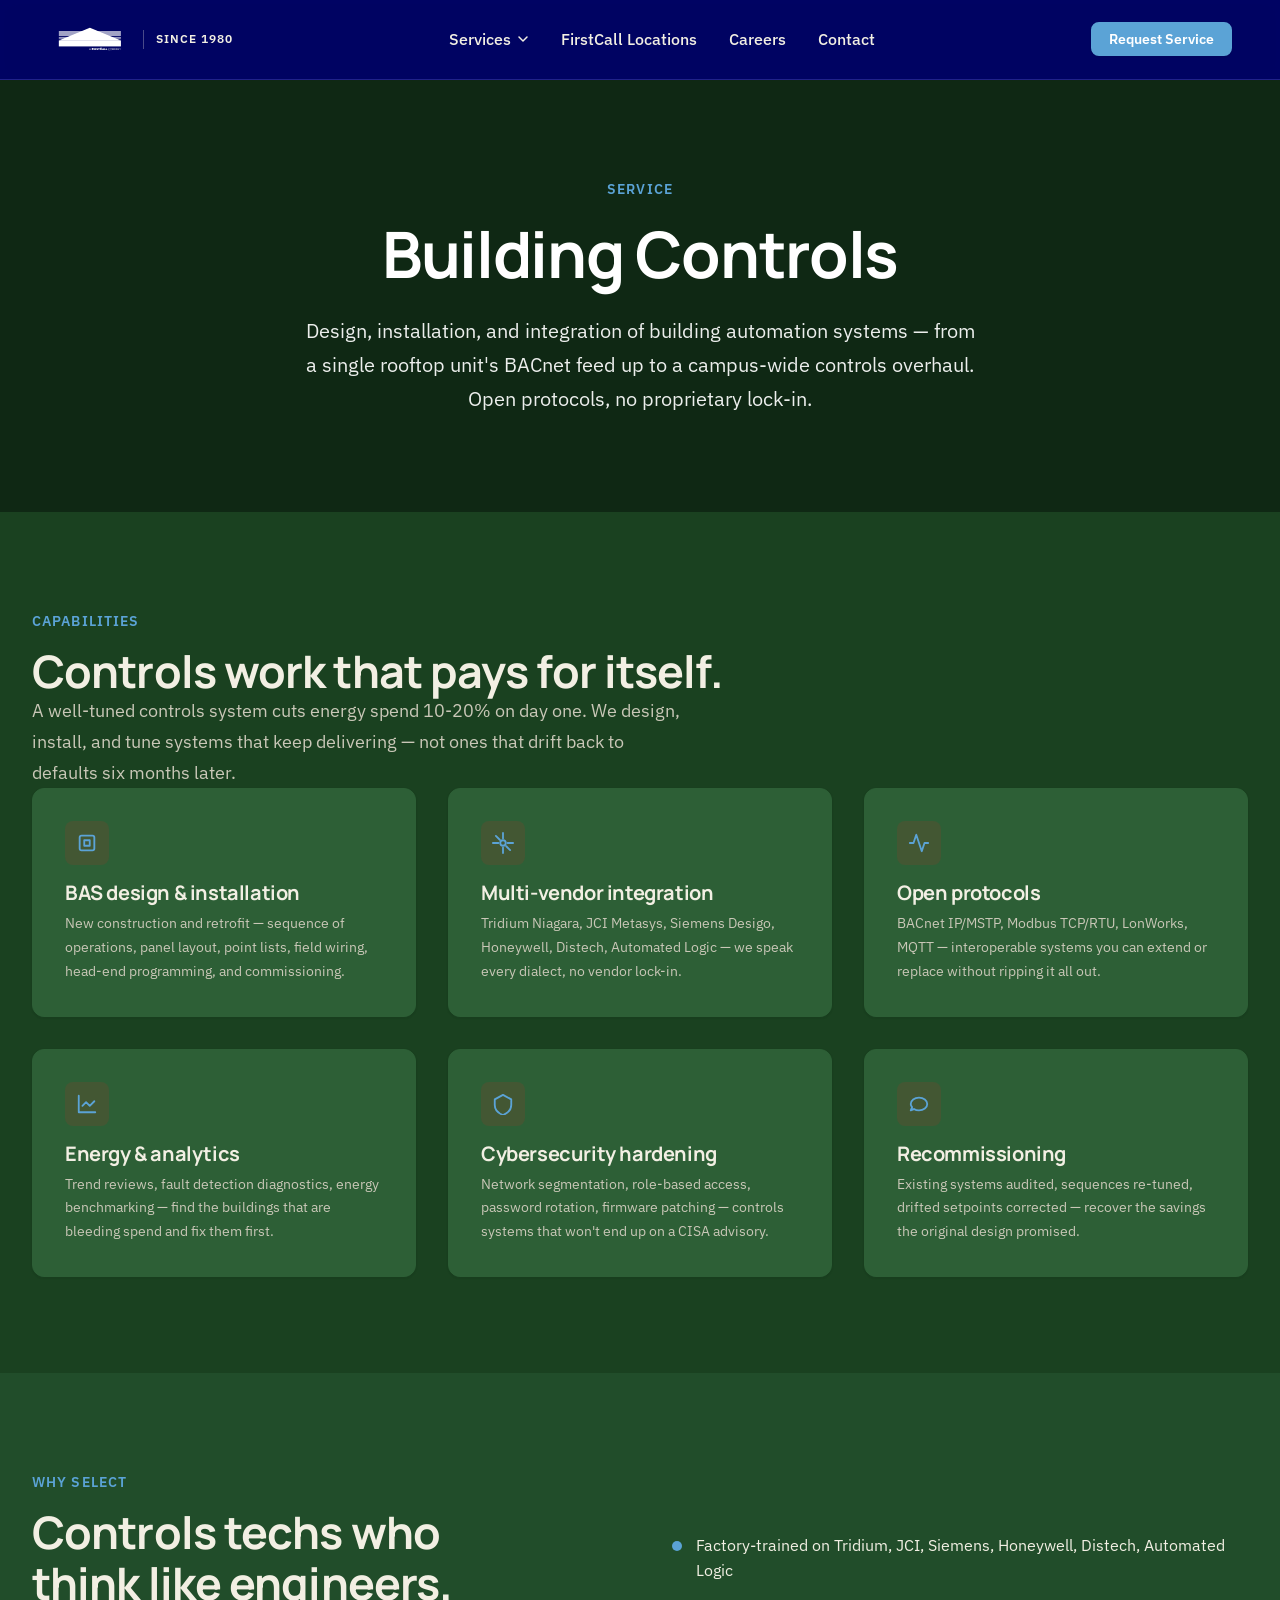
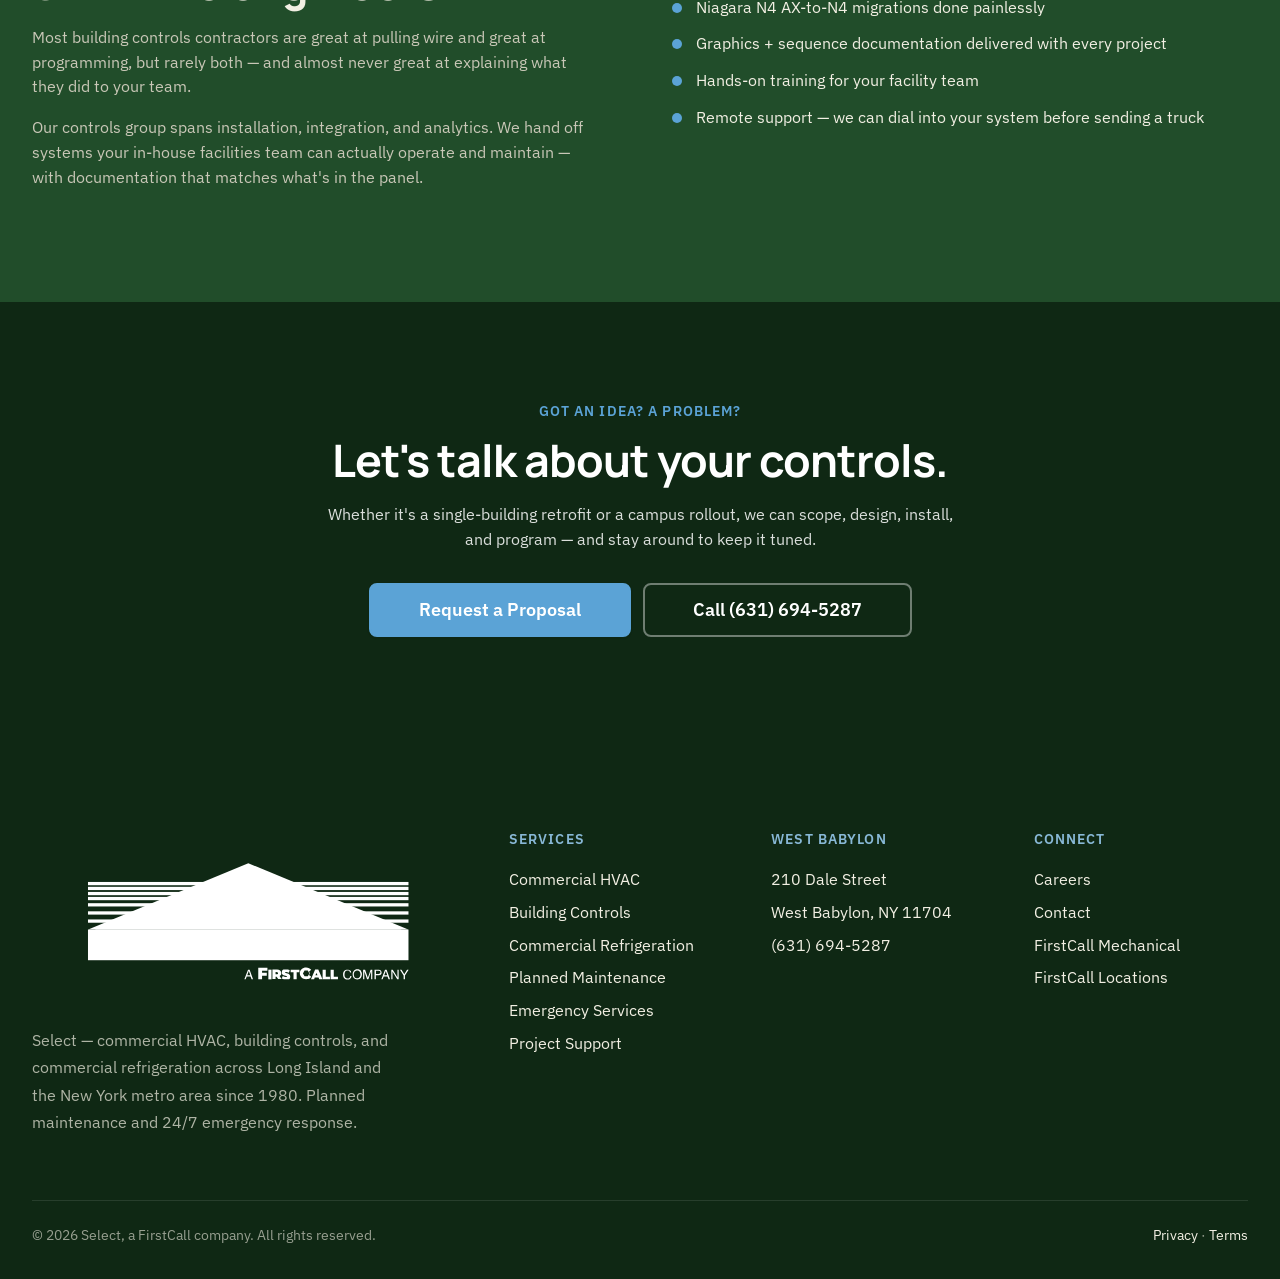
==== services/building-controls.html @ 5e03fcc2 "Initial commit: Select (West Babylon NY) — single-location commercial HVAC, controls, refrigeration " ====
<!DOCTYPE html>
<!--
  ============================================================
  Select Service Page Template
  ============================================================

  Used to hydrate each per-service page under services/<slug>.html
  from services/<slug>/config.json. Mirrors the FirstCall Columbus
  service-page pattern: page-hero, feature-grid, info-grid (why),
  cta-band — but with no multi-location picker (Select is single
  location: West Babylon NY).

  Build directives:
    INLINE_CSS         tokens + base + components + service
    INLINE_LOGO_WHITE  shared/img/logos/select-hero-white.svg
    INLINE_BRANCH_JS   shared/js/site.js
  ============================================================
-->
<html lang="en">
<head>
  <meta charset="UTF-8" />
  <meta name="viewport" content="width=device-width, initial-scale=1.0" />
  <title>Building Controls — Select</title>
  <meta name="description" content="Building automation and controls service from Select — BACnet, LonWorks, Tridium, JCI, Siemens, Honeywell across Long Island and the New York metro area." />
  <link rel="canonical" href="https://selectenv.com/services/building-controls" />

  <meta property="og:type" content="website" />
  <meta property="og:title" content="Building Controls — Select" />
  <meta property="og:description" content="Building automation and controls service from Select — BACnet, LonWorks, Tridium, JCI, Siemens, Honeywell across Long Island and the New York metro area." />
  <meta property="og:url" content="https://selectenv.com/services/building-controls" />

  <link rel="preconnect" href="https://fonts.googleapis.com" />
  <link rel="preconnect" href="https://fonts.gstatic.com" crossorigin />
  <link href="https://fonts.googleapis.com/css2?family=Manrope:wght@400;500;600;700;800&family=IBM+Plex+Sans:wght@300;400;500;600;700&display=swap" rel="stylesheet" />

  <style>
    /* ===== tokens.css ===== */
/* ============================================================
   Select Design Tokens — standard FirstCall Mechanical palette

   Per Adam: Select uses the FCM corporate palette (forest green
   primary, bright blue accent). Mirrored from Website Redesign/
   shared/css/tokens.css verbatim, with the Starnes layout
   extensions (--pad-x, wider container, navy-tinted shadows
   retuned to green family).
   ============================================================ */

:root {
  /* --------------------------------------------------------
     COLOR — Brand
     Forest green dominates (page bg, sections, header, footer).
     Blue is the highlight (CTAs, eyebrows, map pins).
     Greens derived from the FirstCall Group logo's #1A4120.
     -------------------------------------------------------- */
  --color-primary:        #1A4120;
  --color-primary-dark:   #0F2814;
  --color-primary-mid:    #2D5F36;
  --color-primary-soft:   #4A7D52;

  /* Accent — bright blue. Pops against dark green bg.
     Used for CTAs, eyebrows, links, map pins, hex highlights. */
  --color-accent:         #5BA3D6;
  --color-accent-dark:    #00558C;
  --color-accent-light:   #88B8D6;

  /* --------------------------------------------------------
     COLOR — Backgrounds (all greens)
     -------------------------------------------------------- */
  --color-bg:             #1A4120;
  --color-bg-soft:        #214D2A;
  --color-bg-section:     #143619;
  --color-bg-dark:        #0F2814;
  --color-bg-card:        #2D5F36;

  --color-text:           #F2EFE3;
  --color-text-muted:     #C9C7B7;
  --color-text-light:     #8E8C7E;
  --color-text-on-dark:   #F2EFE3;
  --color-text-on-primary:#FFFFFF;

  --color-border:         #2D5F36;
  --color-border-strong:  #4A7D52;
  --color-border-dark:    #0F2814;

  /* --------------------------------------------------------
     INDUSTRIES-GRID TIER TOKENS
     -------------------------------------------------------- */
  --fc-tier-1:        #0B2E4F;
  --fc-tier-2:        #1E5A8A;
  --fc-tier-3:        #A8C5DC;
  --fc-text-light:    #FFFFFF;
  --fc-text-dark:     #0B2E4F;

  /* --------------------------------------------------------
     COLOR — Semantic
     -------------------------------------------------------- */
  --color-success:        #5BA3D6;
  --color-warning:        #B8861A;
  --color-danger:         #C0392B;
  --color-info:           #5BA3D6;

  /* --------------------------------------------------------
     TYPOGRAPHY
     -------------------------------------------------------- */
  --font-display: "Manrope", system-ui, -apple-system, "Segoe UI", sans-serif;
  --font-body:    "IBM Plex Sans", system-ui, -apple-system, "Segoe UI", sans-serif;
  --font-mono:    "IBM Plex Mono", ui-monospace, "SF Mono", Menlo, monospace;

  --text-xs:    0.75rem;
  --text-sm:    0.875rem;
  --text-base:  1rem;
  --text-lg:    1.125rem;
  --text-xl:    1.25rem;
  --text-2xl:   1.5rem;
  --text-3xl:   1.875rem;
  --text-4xl:   2.25rem;
  --text-5xl:   3rem;
  --text-6xl:   3.75rem;
  --text-7xl:   4.5rem;

  --weight-regular:  400;
  --weight-medium:   500;
  --weight-semibold: 600;
  --weight-bold:     700;
  --weight-extrabold:800;

  --leading-tight:   1.15;
  --leading-snug:    1.3;
  --leading-normal:  1.55;
  --leading-relaxed: 1.7;

  --tracking-tight:  -0.02em;
  --tracking-normal: 0;
  --tracking-wide:   0.02em;
  --tracking-caps:   0.08em;

  /* SPACING */
  --space-1:   0.25rem;
  --space-2:   0.5rem;
  --space-3:   0.75rem;
  --space-4:   1rem;
  --space-5:   1.5rem;
  --space-6:   2rem;
  --space-7:   3rem;
  --space-8:   4rem;
  --space-9:   6rem;
  --space-10:  8rem;
  --space-11: 10rem;

  /* LAYOUT */
  --container-sm:  640px;
  --container-md:  768px;
  --container-lg: 1024px;
  --container-xl: 1280px;
  --container-2xl: 1600px;
  --container-content: 1440px;

  --header-height: 80px;
  --header-height-mobile: 64px;
  --pad-x: clamp(1.25rem, 4vw, 3rem);

  /* RADII */
  --radius-none: 0;
  --radius-sm:   4px;
  --radius-md:   8px;
  --radius-lg:   12px;
  --radius-xl:   16px;
  --radius-2xl:  24px;
  --radius-pill: 999px;

  /* SHADOWS — tuned for dark green surfaces */
  --shadow-xs: 0 1px 2px rgba(15, 42, 31, 0.04);
  --shadow-sm: 0 1px 3px rgba(15, 42, 31, 0.06), 0 1px 2px rgba(15, 42, 31, 0.04);
  --shadow-md: 0 4px 12px rgba(15, 42, 31, 0.08), 0 2px 4px rgba(15, 42, 31, 0.04);
  --shadow-lg: 0 12px 32px rgba(15, 42, 31, 0.10), 0 4px 8px rgba(15, 42, 31, 0.04);
  --shadow-xl: 0 24px 48px rgba(15, 42, 31, 0.14), 0 8px 16px rgba(15, 42, 31, 0.06);

  /* MOTION */
  --ease-out:     cubic-bezier(0.16, 1, 0.3, 1);
  --ease-in-out:  cubic-bezier(0.4, 0, 0.2, 1);
  --duration-fast:   150ms;
  --duration-base:   200ms;
  --duration-slow:   320ms;

  /* Z-INDEX */
  --z-base:     1;
  --z-dropdown: 100;
  --z-sticky:   200;
  --z-header:   300;
  --z-overlay:  400;
  --z-modal:    500;
  --z-toast:    600;
}

/* Focus ring uses primary blue at 35% alpha for visibility on green surfaces. */
:root {
  --focus-ring: 0 0 0 3px rgba(0, 85, 140, 0.35);
}


/* ===== base.css ===== */
/* ============================================================
   FirstCall Base — resets, typography defaults, utilities
   Depends on tokens.css being loaded first.
   ============================================================ */

/* ---------- Modern reset ---------- */
*, *::before, *::after { box-sizing: border-box; }

* { margin: 0; }

html {
  -webkit-text-size-adjust: 100%;
  text-size-adjust: 100%;
  scroll-behavior: smooth;
}

body {
  min-height: 100vh;
  font-family: var(--font-body);
  font-size: var(--text-base);
  line-height: var(--leading-normal);
  color: var(--color-text);
  background: var(--color-bg);
  -webkit-font-smoothing: antialiased;
  -moz-osx-font-smoothing: grayscale;
  text-rendering: optimizeLegibility;
}

img, svg, video, canvas, picture {
  display: block;
  max-width: 100%;
  height: auto;
}

button, input, select, textarea {
  font: inherit;
  color: inherit;
}

button {
  background: none;
  border: none;
  cursor: pointer;
}

a {
  color: var(--color-primary-mid);
  text-decoration: none;
  transition: color var(--duration-base) var(--ease-out);
}

a:hover {
  color: var(--color-primary);
}

a:focus-visible,
button:focus-visible,
input:focus-visible,
select:focus-visible,
textarea:focus-visible,
[tabindex]:focus-visible {
  outline: none;
  box-shadow: var(--focus-ring);
  border-radius: var(--radius-sm);
}

ul, ol { padding-left: 1.25em; }
ul[role="list"], ol[role="list"] { list-style: none; padding: 0; }

/* ---------- Typography ---------- */

h1, h2, h3, h4, h5, h6 {
  font-family: var(--font-display);
  font-weight: var(--weight-bold);
  line-height: var(--leading-tight);
  letter-spacing: var(--tracking-tight);
  color: var(--color-text);
}

h1, .h1 {
  font-size: clamp(2.25rem, 4.5vw, var(--text-6xl));
  font-weight: var(--weight-bold);
}

h2, .h2 {
  font-size: clamp(1.875rem, 3.5vw, var(--text-5xl));
}

h3, .h3 {
  font-size: clamp(1.5rem, 2.5vw, var(--text-4xl));
}

h4, .h4 {
  font-size: var(--text-2xl);
  letter-spacing: var(--tracking-normal);
}

h5, .h5 {
  font-size: var(--text-xl);
  font-weight: var(--weight-semibold);
  letter-spacing: var(--tracking-normal);
}

h6, .h6 {
  font-size: var(--text-base);
  font-weight: var(--weight-semibold);
  text-transform: uppercase;
  letter-spacing: var(--tracking-caps);
  color: var(--color-text-muted);
}

p {
  line-height: var(--leading-normal);
  color: var(--color-text);
}

.lead {
  font-size: var(--text-lg);
  line-height: var(--leading-relaxed);
  color: var(--color-text-muted);
  max-width: 60ch;
}

.eyebrow {
  display: inline-block;
  font-family: var(--font-body);
  font-size: var(--text-sm);
  font-weight: var(--weight-semibold);
  text-transform: uppercase;
  letter-spacing: var(--tracking-caps);
  color: var(--color-accent);
  margin-bottom: var(--space-3);
}

small, .text-small { font-size: var(--text-sm); }
.text-xs { font-size: var(--text-xs); }
.text-muted { color: var(--color-text-muted); }
.text-light { color: var(--color-text-light); }

/* ---------- Layout utilities ---------- */

.container {
  width: 100%;
  max-width: var(--container-content);
  margin-inline: auto;
  padding-inline: var(--space-5);
}

.container-narrow {
  max-width: 800px;
  margin-inline: auto;
  padding-inline: var(--space-5);
}

.container-wide {
  width: 100%;
  max-width: var(--container-2xl);
  margin-inline: auto;
  padding-inline: var(--space-5);
}

@media (min-width: 768px) {
  .container, .container-narrow, .container-wide {
    padding-inline: var(--space-6);
  }
}

/* Section spacing */
.section {
  padding-block: var(--space-9);
}

.section-tight {
  padding-block: var(--space-7);
}

.section-loose {
  padding-block: var(--space-10);
}

@media (max-width: 767px) {
  .section { padding-block: var(--space-7); }
  .section-loose { padding-block: var(--space-8); }
}

.section--soft { background: var(--color-bg-soft); }
.section--tinted { background: var(--color-bg-section); }
.section--primary { background: var(--color-primary); color: var(--color-text-on-primary); }
.section--dark { background: var(--color-bg-dark); color: var(--color-text-on-dark); }

.section--primary h1, .section--primary h2, .section--primary h3,
.section--primary h4, .section--primary h5, .section--primary h6,
.section--dark h1, .section--dark h2, .section--dark h3,
.section--dark h4, .section--dark h5, .section--dark h6 {
  color: inherit;
}

.section--primary .eyebrow,
.section--dark .eyebrow {
  color: var(--color-accent-light);
}

/* Flex / grid helpers */
.stack > * + * { margin-top: var(--space-4); }
.stack-sm > * + * { margin-top: var(--space-2); }
.stack-lg > * + * { margin-top: var(--space-6); }
.stack-xl > * + * { margin-top: var(--space-7); }

.row {
  display: flex;
  flex-wrap: wrap;
  gap: var(--space-5);
}

.row--between { justify-content: space-between; }
.row--center  { align-items: center; }

.grid {
  display: grid;
  gap: var(--space-6);
}

.grid-2 { grid-template-columns: repeat(2, 1fr); }
.grid-3 { grid-template-columns: repeat(3, 1fr); }
.grid-4 { grid-template-columns: repeat(4, 1fr); }
.grid-6 { grid-template-columns: repeat(6, 1fr); }

@media (max-width: 1023px) {
  .grid-3, .grid-4 { grid-template-columns: repeat(2, 1fr); }
  .grid-6 { grid-template-columns: repeat(3, 1fr); }
}
@media (max-width: 639px) {
  .grid-2, .grid-3, .grid-4, .grid-6 { grid-template-columns: 1fr; }
}

/* Text alignment */
.text-center { text-align: center; }
.text-left   { text-align: left; }
.text-right  { text-align: right; }

/* Display */
.hidden { display: none !important; }

@media (max-width: 767px) {
  .hide-mobile { display: none !important; }
}
@media (min-width: 768px) {
  .show-mobile { display: none !important; }
}

/* Skip-to-content for accessibility */
.skip-link {
  position: absolute;
  top: -100px;
  left: var(--space-4);
  padding: var(--space-3) var(--space-5);
  background: var(--color-primary);
  color: var(--color-text-on-primary);
  border-radius: var(--radius-md);
  font-weight: var(--weight-semibold);
  z-index: var(--z-toast);
  transition: top var(--duration-base) var(--ease-out);
}

.skip-link:focus {
  top: var(--space-4);
}

/* Selection */
::selection {
  background: var(--color-accent);
  color: #fff;
}

/* Reduced motion */
@media (prefers-reduced-motion: reduce) {
  *, *::before, *::after {
    animation-duration: 0.01ms !important;
    animation-iteration-count: 1 !important;
    transition-duration: 0.01ms !important;
    scroll-behavior: auto !important;
  }
}


/* ===== components.css ===== */
/* ============================================================
   FirstCall Components — buttons, cards, forms, nav, footer,
   badges, callouts, photo strip, capabilities grid.
   Depends on tokens.css and base.css.
   ============================================================ */

/* ============================================================
   BUTTONS
   ============================================================ */

.btn {
  display: inline-flex;
  align-items: center;
  justify-content: center;
  gap: var(--space-2);
  padding: var(--space-3) var(--space-6);
  font-family: var(--font-body);
  font-size: var(--text-base);
  font-weight: var(--weight-semibold);
  letter-spacing: var(--tracking-normal);
  line-height: 1;
  border: 2px solid transparent;
  border-radius: var(--radius-md);
  cursor: pointer;
  text-decoration: none;
  transition:
    background-color var(--duration-base) var(--ease-out),
    border-color var(--duration-base) var(--ease-out),
    color var(--duration-base) var(--ease-out),
    transform var(--duration-fast) var(--ease-out),
    box-shadow var(--duration-base) var(--ease-out);
  white-space: nowrap;
}

.btn:active { transform: translateY(1px); }

.btn--primary {
  background: var(--color-accent);
  color: #fff;
  border-color: var(--color-accent);
  box-shadow: var(--shadow-sm);
}
.btn--primary:hover {
  background: var(--color-accent-dark);
  border-color: var(--color-accent-dark);
  color: #fff;
  box-shadow: var(--shadow-md);
}

.btn--secondary {
  background: var(--color-primary);
  color: #fff;
  border-color: var(--color-primary);
}
.btn--secondary:hover {
  background: var(--color-primary-dark);
  border-color: var(--color-primary-dark);
  color: #fff;
}

.btn--outline {
  background: transparent;
  color: var(--color-primary);
  border-color: var(--color-primary);
}
.btn--outline:hover {
  background: var(--color-primary);
  color: #fff;
}

.btn--ghost {
  background: transparent;
  color: var(--color-primary);
  border-color: transparent;
}
.btn--ghost:hover {
  background: var(--color-bg-section);
  color: var(--color-primary-dark);
}

.btn--on-dark {
  background: #fff;
  color: var(--color-primary);
  border-color: #fff;
}
.btn--on-dark:hover {
  background: var(--color-bg-section);
  color: var(--color-primary-dark);
}

.btn--outline-on-dark {
  background: transparent;
  color: #fff;
  border-color: rgba(255,255,255,0.4);
}
.btn--outline-on-dark:hover {
  background: rgba(255,255,255,0.1);
  border-color: #fff;
  color: #fff;
}

/* Size variants */
.btn--sm { padding: var(--space-2) var(--space-4); font-size: var(--text-sm); }
.btn--lg { padding: var(--space-4) var(--space-7); font-size: var(--text-lg); }
.btn--full { width: 100%; }

/* Inline-link arrow button (used a lot on ServiceLogic-style sites) */
.link-arrow {
  display: inline-flex;
  align-items: center;
  gap: var(--space-2);
  font-weight: var(--weight-semibold);
  color: var(--color-primary);
  text-decoration: none;
  transition: gap var(--duration-base) var(--ease-out), color var(--duration-base) var(--ease-out);
}

.link-arrow::after {
  content: "→";
  transition: transform var(--duration-base) var(--ease-out);
  font-weight: var(--weight-regular);
}

.link-arrow:hover {
  color: var(--color-accent);
  gap: var(--space-3);
}

.link-arrow:hover::after { transform: translateX(2px); }

.link-arrow--on-dark { color: var(--color-accent-light); }
.link-arrow--on-dark:hover { color: #fff; }

/* ============================================================
   CARDS
   ============================================================ */

.card {
  background: var(--color-bg);
  border: 1px solid var(--color-border);
  border-radius: var(--radius-lg);
  padding: var(--space-6);
  transition:
    border-color var(--duration-base) var(--ease-out),
    box-shadow var(--duration-base) var(--ease-out),
    transform var(--duration-base) var(--ease-out);
}

.card--hover:hover {
  border-color: var(--color-border-strong);
  box-shadow: var(--shadow-lg);
  transform: translateY(-2px);
}

.card--feature {
  display: flex;
  flex-direction: column;
  gap: var(--space-4);
}

.card--feature .card__icon {
  width: 56px;
  height: 56px;
  display: inline-flex;
  align-items: center;
  justify-content: center;
  background: var(--color-bg-section);
  color: var(--color-primary);
  border-radius: var(--radius-md);
}

.card--feature .card__icon svg { width: 28px; height: 28px; }

.card__title {
  font-family: var(--font-display);
  font-size: var(--text-xl);
  font-weight: var(--weight-bold);
  letter-spacing: var(--tracking-tight);
  color: var(--color-text);
}

.card__body {
  color: var(--color-text-muted);
  line-height: var(--leading-relaxed);
}

/* Branch quick-card (used on parent homepage) */
.branch-card {
  background: var(--color-bg);
  border: 1px solid var(--color-border);
  border-radius: var(--radius-lg);
  padding: var(--space-6);
  display: flex;
  flex-direction: column;
  gap: var(--space-3);
  transition:
    border-color var(--duration-base) var(--ease-out),
    box-shadow var(--duration-base) var(--ease-out),
    transform var(--duration-base) var(--ease-out);
}

.branch-card:hover {
  border-color: var(--color-primary-mid);
  box-shadow: var(--shadow-lg);
  transform: translateY(-2px);
}

.branch-card__location {
  font-family: var(--font-body);
  font-size: var(--text-sm);
  font-weight: var(--weight-semibold);
  text-transform: uppercase;
  letter-spacing: var(--tracking-caps);
  color: var(--color-accent);
}

.branch-card__name {
  font-family: var(--font-display);
  font-size: var(--text-2xl);
  font-weight: var(--weight-bold);
  letter-spacing: var(--tracking-tight);
}

.branch-card__phone {
  font-size: var(--text-lg);
  font-weight: var(--weight-medium);
  color: var(--color-text);
}

.branch-card__phone a { color: inherit; }
.branch-card__phone a:hover { color: var(--color-primary); }

/* ============================================================
   FORMS
   ============================================================ */

.form-field {
  display: flex;
  flex-direction: column;
  gap: var(--space-2);
  margin-bottom: var(--space-4);
}

.form-label {
  font-family: var(--font-body);
  font-size: var(--text-sm);
  font-weight: var(--weight-semibold);
  color: var(--color-text);
}

.form-label .required {
  color: var(--color-accent);
  margin-left: 2px;
}

.form-input,
.form-textarea,
.form-select {
  width: 100%;
  padding: var(--space-3) var(--space-4);
  font-family: var(--font-body);
  font-size: var(--text-base);
  color: var(--color-text);
  background: var(--color-bg);
  border: 1.5px solid var(--color-border);
  border-radius: var(--radius-md);
  transition: border-color var(--duration-base) var(--ease-out), background var(--duration-base) var(--ease-out);
}

.form-input:hover,
.form-textarea:hover,
.form-select:hover {
  border-color: var(--color-border-strong);
}

.form-input:focus,
.form-textarea:focus,
.form-select:focus {
  outline: none;
  border-color: var(--color-primary-mid);
  box-shadow: 0 0 0 3px rgba(220, 38, 38, 0.15);
}

.form-textarea {
  min-height: 140px;
  resize: vertical;
  line-height: var(--leading-normal);
}

.form-select {
  appearance: none;
  background-image: url("data:image/svg+xml;utf8,<svg xmlns='http://www.w3.org/2000/svg' viewBox='0 0 20 20' fill='%231A2421'><path d='M5 8l5 5 5-5z'/></svg>");
  background-repeat: no-repeat;
  background-position: right var(--space-4) center;
  background-size: 16px;
  padding-right: var(--space-7);
}

.form-help {
  font-size: var(--text-xs);
  color: var(--color-text-light);
}

.form-error {
  font-size: var(--text-xs);
  color: var(--color-danger);
  font-weight: var(--weight-medium);
}

.form-input--error,
.form-textarea--error,
.form-select--error {
  border-color: var(--color-danger);
}

/* Checkbox / radio */
.form-checkbox,
.form-radio {
  display: flex;
  gap: var(--space-3);
  align-items: flex-start;
  cursor: pointer;
  font-size: var(--text-sm);
}

.form-checkbox input,
.form-radio input {
  margin-top: 2px;
  accent-color: var(--color-primary);
  width: 18px;
  height: 18px;
}

/* ============================================================
   HEADER / NAV  (Columbus-style: dark green bar over cream page)
   ============================================================ */

.site-header {
  position: sticky;
  top: 0;
  z-index: var(--z-header);
  background: rgba(0, 0, 107, 0.92);
  backdrop-filter: saturate(180%) blur(10px);
  -webkit-backdrop-filter: saturate(180%) blur(10px);
  border-bottom: 1px solid rgba(92, 92, 209, 0.35);
  height: var(--header-height);
  display: flex;
  align-items: center;
  transition: box-shadow var(--duration-base) var(--ease-out), background var(--duration-base) var(--ease-out);
}

.site-header.is-scrolled {
  box-shadow: 0 1px 0 rgba(0,0,0,0.4), var(--shadow-sm);
  background: rgba(0, 0, 107, 0.97);
}

.site-header__inner {
  width: 100%;
  max-width: var(--container-2xl);
  margin-inline: auto;
  padding-inline: var(--pad-x);
  display: flex;
  align-items: center;
  justify-content: space-between;
  gap: var(--space-6);
}

.site-header__logo {
  display: inline-flex;
  align-items: center;
  gap: var(--space-3);
  text-decoration: none;
}

.site-header__logo svg {
  height: 36px;
  width: auto;
  display: block;
}

.site-header__tagline {
  font-family: var(--font-body);
  font-size: var(--text-xs);
  font-weight: var(--weight-semibold);
  text-transform: uppercase;
  letter-spacing: var(--tracking-caps);
  color: var(--color-text-on-dark);
  padding-left: var(--space-3);
  border-left: 1px solid rgba(242, 239, 227, 0.3);
}

@media (max-width: 767px) { .site-header__tagline { display: none; } }

.site-nav {
  display: flex;
  align-items: center;
  gap: var(--space-6);
}

.site-nav__link {
  font-family: var(--font-body);
  font-size: var(--text-base);
  font-weight: var(--weight-medium);
  color: var(--color-text-on-dark);
  text-decoration: none;
  padding: var(--space-2) 0;
  position: relative;
  transition: color var(--duration-base) var(--ease-out);
}

.site-nav__link::after {
  content: "";
  position: absolute;
  left: 0;
  bottom: -4px;
  width: 0;
  height: 2px;
  background: var(--color-accent-light);
  transition: width var(--duration-base) var(--ease-out);
}

.site-nav__link:hover { color: var(--color-accent-light); }

.site-nav__link:hover::after,
.site-nav__link[aria-current="page"]::after {
  width: 100%;
}

.site-nav__link[aria-current="page"] {
  color: var(--color-accent-light);
  font-weight: var(--weight-semibold);
}

/* Nav dropdowns (Services + STR Locations) */
.site-nav__dropdown-wrap { position: relative; }
.site-nav__dropdown-toggle {
  background: none;
  border: none;
  cursor: pointer;
  display: inline-flex;
  align-items: center;
  gap: 6px;
}
.site-nav__caret {
  width: 12px;
  height: 12px;
  transition: transform var(--duration-base) var(--ease-out);
}
.site-nav__dropdown-toggle[aria-expanded="true"] .site-nav__caret { transform: rotate(180deg); }
.site-nav__dropdown {
  position: absolute;
  top: calc(100% + 6px);
  left: -8px;
  min-width: 240px;
  background: rgba(0, 0, 107, 0.97);
  backdrop-filter: saturate(180%) blur(10px);
  -webkit-backdrop-filter: saturate(180%) blur(10px);
  border: 1px solid rgba(92, 92, 209, 0.35);
  border-radius: var(--radius-md);
  padding: var(--space-2);
  box-shadow: var(--shadow-lg);
  opacity: 0;
  pointer-events: none;
  transform: translateY(-4px);
  transition: opacity var(--duration-base) var(--ease-out), transform var(--duration-base) var(--ease-out);
  z-index: 1;
}
.site-nav__dropdown.is-open {
  opacity: 1;
  pointer-events: auto;
  transform: translateY(0);
}
.site-nav__dropdown-link {
  display: block;
  padding: var(--space-3) var(--space-3);
  color: var(--color-text-on-dark);
  border-radius: var(--radius-sm);
  font-size: var(--text-base);
  font-weight: var(--weight-medium);
  text-decoration: none;
  transition: background var(--duration-base) var(--ease-out), color var(--duration-base) var(--ease-out);
}
.site-nav__dropdown-link:hover,
.site-nav__dropdown-link:focus-visible {
  background: rgba(91, 163, 214, 0.15);
  color: var(--color-accent-light);
}
.site-nav__dropdown-link[aria-current="page"] {
  color: var(--color-accent-light);
  background: rgba(91, 163, 214, 0.1);
}

.site-header__cta {
  display: flex;
  align-items: center;
  gap: var(--space-3);
}

/* Mobile menu toggle */
.menu-toggle {
  display: none;
  width: 44px;
  height: 44px;
  align-items: center;
  justify-content: center;
  border-radius: var(--radius-md);
}

.menu-toggle:hover { background: rgba(242, 239, 227, 0.1); }

.menu-toggle__bars,
.menu-toggle__bars::before,
.menu-toggle__bars::after {
  display: block;
  width: 22px;
  height: 2px;
  background: var(--color-text-on-dark);
  position: relative;
  transition: transform var(--duration-base) var(--ease-out), top var(--duration-base) var(--ease-out);
}

.menu-toggle__bars::before,
.menu-toggle__bars::after {
  content: "";
  position: absolute;
  left: 0;
}

.menu-toggle__bars::before { top: -7px; }
.menu-toggle__bars::after  { top: 7px; }

@media (max-width: 1023px) {
  .menu-toggle { display: inline-flex; }
  .site-nav {
    position: fixed;
    top: var(--header-height);
    left: 0;
    right: 0;
    background: var(--color-primary-dark);
    flex-direction: column;
    align-items: stretch;
    padding: var(--space-5);
    border-bottom: 1px solid var(--color-border);
    box-shadow: var(--shadow-lg);
    transform: translateY(-120%);
    transition: transform var(--duration-slow) var(--ease-out);
    gap: 0;
  }
  .site-nav.is-open { transform: translateY(0); }
  .site-nav__link {
    padding-block: var(--space-4);
    border-bottom: 1px solid rgba(92, 92, 209, 0.4);
    font-size: var(--text-lg);
  }
  .site-nav__link:last-child { border-bottom: none; }
  .site-nav__link::after { display: none; }
  .site-header__cta .btn { display: none; }
  .hide-mobile { display: none !important; }

  /* Mobile dropdowns: full-width toggle + collapsible inline menu */
  .site-nav__dropdown-wrap { width: 100%; }
  .site-nav__dropdown-toggle {
    width: 100%;
    justify-content: space-between;
    padding-block: var(--space-4);
    border-bottom: 1px solid rgba(92, 92, 209, 0.4);
    font-size: var(--text-lg);
    color: var(--color-text-on-dark);
  }
  .site-nav__dropdown {
    position: static;
    opacity: 1;
    pointer-events: auto;
    transform: none;
    background: transparent;
    backdrop-filter: none;
    -webkit-backdrop-filter: none;
    border: none;
    border-radius: 0;
    box-shadow: none;
    padding: 0;
    min-width: 0;
    max-height: 0;
    overflow: hidden;
    transition: max-height var(--duration-slow) var(--ease-out);
  }
  .site-nav__dropdown.is-open { max-height: 400px; }
  .site-nav__dropdown-link {
    padding-block: var(--space-3);
    padding-left: var(--space-5);
    border-bottom: 1px solid rgba(92, 92, 209, 0.25);
    font-size: var(--text-base);
  }
}

/* ============================================================
   FOOTER
   ============================================================ */

.site-footer {
  background: var(--color-bg-dark);
  color: var(--color-text-on-dark);
  padding-block: var(--space-9) var(--space-6);
}

.site-footer a { color: var(--color-text-on-dark); text-decoration: none; }
.site-footer a:hover { color: var(--color-accent-light); }

.site-footer__grid {
  display: grid;
  grid-template-columns: 2fr 1fr 1fr 1fr;
  gap: var(--space-7);
  margin-bottom: var(--space-8);
}

@media (max-width: 1023px) {
  .site-footer__grid { grid-template-columns: 1fr 1fr; }
}
@media (max-width: 639px) {
  .site-footer__grid { grid-template-columns: 1fr; }
}

.site-footer__heading {
  font-family: var(--font-body);
  font-size: var(--text-sm);
  font-weight: var(--weight-semibold);
  text-transform: uppercase;
  letter-spacing: var(--tracking-caps);
  color: var(--color-accent-light);
  margin-bottom: var(--space-4);
}

.site-footer__list { list-style: none; padding: 0; display: flex; flex-direction: column; gap: var(--space-2); }
.site-footer__list a { font-size: var(--text-base); }

.site-footer__brand p {
  color: rgba(242, 239, 227, 0.7);
  max-width: 36ch;
  margin-top: var(--space-3);
  line-height: var(--leading-relaxed);
}

.site-footer__bottom {
  padding-top: var(--space-5);
  border-top: 1px solid rgba(255,255,255,0.1);
  display: flex;
  justify-content: space-between;
  flex-wrap: wrap;
  gap: var(--space-4);
  font-size: var(--text-sm);
  color: rgba(242, 239, 227, 0.6);
}

/* ============================================================
   BADGES / TAGS / CALLOUTS
   ============================================================ */

.badge {
  display: inline-flex;
  align-items: center;
  gap: var(--space-2);
  padding: var(--space-1) var(--space-3);
  font-size: var(--text-xs);
  font-weight: var(--weight-semibold);
  text-transform: uppercase;
  letter-spacing: var(--tracking-caps);
  border-radius: var(--radius-pill);
  background: var(--color-bg-section);
  color: var(--color-primary);
}

.badge--accent { background: var(--color-accent); color: #fff; }
.badge--primary { background: var(--color-primary); color: #fff; }
.badge--outline { background: transparent; border: 1.5px solid var(--color-border-strong); color: var(--color-text-muted); }

.callout {
  background: var(--color-bg-section);
  border-left: 4px solid var(--color-accent);
  padding: var(--space-5) var(--space-6);
  border-radius: var(--radius-md);
}

/* ============================================================
   PHOTO STRIP (horizontal scrolling row used on branch sites)
   ============================================================ */

.photo-strip {
  display: grid;
  grid-auto-flow: column;
  grid-auto-columns: minmax(280px, 1fr);
  gap: var(--space-4);
  overflow-x: auto;
  padding-bottom: var(--space-3);
  scroll-snap-type: x mandatory;
  scrollbar-width: thin;
}

.photo-strip__item {
  scroll-snap-align: start;
  aspect-ratio: 4 / 3;
  border-radius: var(--radius-lg);
  overflow: hidden;
  background: var(--color-bg-section);
}

.photo-strip__item img {
  width: 100%;
  height: 100%;
  object-fit: cover;
}

@media (min-width: 1024px) {
  .photo-strip {
    grid-auto-columns: minmax(0, 1fr);
    grid-auto-flow: row;
    grid-template-columns: repeat(4, 1fr);
    overflow: visible;
  }
}

/* ============================================================
   CAPABILITIES GRID (homepage + branch)
   ============================================================ */

.capabilities {
  display: grid;
  grid-template-columns: repeat(3, 1fr);
  gap: var(--space-5);
}

@media (max-width: 1023px) { .capabilities { grid-template-columns: repeat(2, 1fr); } }
@media (max-width: 639px)  { .capabilities { grid-template-columns: 1fr; } }

.capability {
  background: var(--color-bg);
  border: 1px solid var(--color-border);
  border-radius: var(--radius-lg);
  padding: var(--space-6);
  display: flex;
  flex-direction: column;
  gap: var(--space-3);
  transition:
    border-color var(--duration-base) var(--ease-out),
    box-shadow var(--duration-base) var(--ease-out),
    transform var(--duration-base) var(--ease-out);
}

.capability:hover {
  border-color: var(--color-primary-mid);
  box-shadow: var(--shadow-lg);
  transform: translateY(-2px);
}

.capability__icon {
  width: 56px;
  height: 56px;
  display: inline-flex;
  align-items: center;
  justify-content: center;
  background: var(--color-primary);
  color: #fff;
  border-radius: var(--radius-md);
}

.capability__icon svg { width: 28px; height: 28px; }

.capability__title {
  font-family: var(--font-display);
  font-size: var(--text-xl);
  font-weight: var(--weight-bold);
  letter-spacing: var(--tracking-tight);
}

.capability__body {
  color: var(--color-text-muted);
  line-height: var(--leading-relaxed);
  font-size: var(--text-base);
}

/* ============================================================
   HERO (parent + branch share this structural pattern)
   ============================================================ */

.hero {
  position: relative;
  padding-block: var(--space-10) var(--space-9);
  overflow: hidden;
}

.hero--with-photo {
  display: grid;
  grid-template-columns: 1fr 1fr;
  gap: var(--space-8);
  align-items: center;
}

@media (max-width: 1023px) {
  .hero--with-photo { grid-template-columns: 1fr; gap: var(--space-6); }
}

.hero__eyebrow {
  display: inline-block;
  font-size: var(--text-sm);
  font-weight: var(--weight-semibold);
  text-transform: uppercase;
  letter-spacing: var(--tracking-caps);
  color: var(--color-accent);
  margin-bottom: var(--space-4);
}

.hero__title {
  font-family: var(--font-display);
  font-size: clamp(2.5rem, 5vw, var(--text-7xl));
  font-weight: var(--weight-extrabold);
  line-height: var(--leading-tight);
  letter-spacing: var(--tracking-tight);
  margin-bottom: var(--space-5);
  max-width: 16ch;
}

.hero__lede {
  font-size: var(--text-xl);
  line-height: var(--leading-relaxed);
  color: var(--color-text-muted);
  max-width: 50ch;
  margin-bottom: var(--space-6);
}

.hero__cta {
  display: flex;
  flex-wrap: wrap;
  gap: var(--space-3);
}

.hero__photo {
  aspect-ratio: 5 / 4;
  border-radius: var(--radius-xl);
  overflow: hidden;
  background: var(--color-bg-section);
  box-shadow: var(--shadow-xl);
}

.hero__photo img {
  width: 100%; height: 100%; object-fit: cover;
}

/* ============================================================
   COLOR SWATCHES (used in styleguide only, but kept here so
   the swatch component is documented within the system)
   ============================================================ */

.swatch {
  display: flex;
  flex-direction: column;
  gap: var(--space-2);
}

.swatch__chip {
  height: 96px;
  border-radius: var(--radius-md);
  border: 1px solid var(--color-border);
}

.swatch__meta {
  font-size: var(--text-xs);
  color: var(--color-text-muted);
}

.swatch__meta strong {
  display: block;
  color: var(--color-text);
  font-size: var(--text-sm);
  font-weight: var(--weight-semibold);
}


/* ===== service.css ===== */
/* ============================================================
   shared/css/service.css

   Page-specific styles for per-service pages (the template at
   shared/templates/service.html). Inlined by
   scripts/build-branches.js when building service pages.

   Extracted from the FirstCall Columbus service-page reference
   (Website Redesign/columbus/planned-maintenance.html etc.) so
   STR's service pages match that visual structure exactly.
   ============================================================ */

/* ===== PAGE HERO (text-only, dark green band) ===== */
.page-hero {
  position: relative;
  padding-bottom: var(--space-9);
  padding-top: calc(var(--header-height) + var(--space-9));
  margin-top: calc(var(--header-height) * -1);
  background: var(--color-primary-dark);
  color: #fff;
  text-align: center;
}
@media (max-width: 767px) {
  .page-hero {
    padding-bottom: var(--space-7);
    padding-top: calc(var(--header-height) + var(--space-6));
  }
}
.page-hero__inner { max-width: 760px; margin-inline: auto; }
.page-hero__eyebrow {
  display: inline-block;
  font-size: var(--text-sm);
  font-weight: var(--weight-semibold);
  text-transform: uppercase;
  letter-spacing: var(--tracking-caps);
  color: var(--color-accent);
  margin-bottom: var(--space-4);
}
.page-hero__title {
  font-size: clamp(2.25rem, 5vw, 4rem);
  color: #fff;
  margin-bottom: var(--space-5);
}
.page-hero__lede {
  font-size: var(--text-xl);
  line-height: var(--leading-relaxed);
  color: rgba(255, 255, 255, 0.92);
  max-width: 56ch;
  margin-inline: auto;
}

/* ===== FEATURE CARDS (3-up grid of capability tiles) ===== */
.feature-grid {
  display: grid;
  grid-template-columns: repeat(3, 1fr);
  gap: var(--space-6);
}
@media (max-width: 1023px) { .feature-grid { grid-template-columns: repeat(2, 1fr); } }
@media (max-width: 639px)  { .feature-grid { grid-template-columns: 1fr; } }
.feature {
  background: var(--color-bg-card);
  padding: var(--space-6);
  border-radius: var(--radius-lg);
  border: 1px solid var(--color-border);
  box-shadow: var(--shadow-sm);
  transition: transform var(--duration-base) var(--ease-out),
              box-shadow var(--duration-base) var(--ease-out);
}
.feature:hover {
  transform: translateY(-3px);
  box-shadow: var(--shadow-md);
}
.feature__icon {
  width: 44px;
  height: 44px;
  border-radius: var(--radius-md);
  background: rgba(220, 38, 38, 0.12);
  color: var(--color-accent);
  display: flex;
  align-items: center;
  justify-content: center;
  margin-bottom: var(--space-4);
}
.feature__icon svg { width: 22px; height: 22px; }
.feature h3 {
  font-size: var(--text-xl);
  margin-bottom: var(--space-2);
}
.feature p {
  color: var(--color-text-muted);
  line-height: var(--leading-relaxed);
  font-size: var(--text-sm);
}

/* ===== TWO-COLUMN INFO BLOCK (why-it-matters band) ===== */
.info-grid {
  display: grid;
  grid-template-columns: 1fr 1fr;
  gap: var(--space-8);
  align-items: center;
}
@media (max-width: 1023px) { .info-grid { grid-template-columns: 1fr; gap: var(--space-6); } }
.info-grid h2 {
  margin-bottom: var(--space-4);
  max-width: 18ch;
}
.info-grid p {
  color: var(--color-text-muted);
  margin-bottom: var(--space-4);
  max-width: 56ch;
}
.info-grid ul { list-style: none; padding: 0; }
.info-grid li {
  padding-left: var(--space-5);
  position: relative;
  margin-bottom: var(--space-3);
  color: var(--color-text);
}
.info-grid li::before {
  content: "";
  position: absolute;
  left: 0;
  top: 8px;
  width: 10px;
  height: 10px;
  border-radius: 50%;
  background: var(--color-accent);
}

/* ===== CTA BAND (bottom dark green prompt) ===== */
.cta-band {
  background: var(--color-bg-dark);
  color: var(--color-text-on-dark);
  padding-block: var(--space-9);
  text-align: center;
}
.cta-band__inner { max-width: 700px; margin-inline: auto; }
.cta-band h2 {
  color: #fff;
  margin-bottom: var(--space-4);
}
.cta-band p {
  color: rgba(255, 255, 255, 0.85);
  margin-bottom: var(--space-6);
}
.cta-band__row {
  display: flex;
  justify-content: center;
  gap: var(--space-3);
  flex-wrap: wrap;
}

/* ===== "AT-YOUR-LOCATION" PICKER (4 STR offices at the bottom) ===== */
.location-picker {
  display: grid;
  grid-template-columns: repeat(4, 1fr);
  gap: var(--space-4);
  margin-top: var(--space-6);
}
@media (max-width: 1023px) { .location-picker { grid-template-columns: repeat(2, 1fr); } }
@media (max-width: 639px)  { .location-picker { grid-template-columns: 1fr; } }
.location-picker__item {
  background: rgba(255, 255, 255, 0.06);
  border: 1px solid rgba(255, 255, 255, 0.18);
  border-radius: var(--radius-md);
  padding: var(--space-4);
  color: var(--color-text-on-dark);
  text-decoration: none;
  text-align: left;
  display: flex;
  flex-direction: column;
  gap: var(--space-2);
  transition: background var(--duration-base) var(--ease-out),
              border-color var(--duration-base) var(--ease-out),
              transform var(--duration-base) var(--ease-out);
}
.location-picker__item:hover {
  background: rgba(91, 163, 214, 0.12);
  border-color: var(--color-accent-light);
  transform: translateY(-2px);
}
.location-picker__city {
  font-family: var(--font-display);
  font-weight: var(--weight-bold);
  font-size: var(--text-lg);
  color: #fff;
}
.location-picker__phone {
  font-size: var(--text-sm);
  color: var(--color-accent-light);
  font-weight: var(--weight-medium);
}

/* ============================================================
   RESIDENTIAL-PAGE BONUS SECTIONS
   Gated behind a "showResidentialExtras" #if in the template.
   ============================================================ */

/* ===== Social proof strip (Google rating + BBB + pricing promise) ===== */
.social-proof-strip {
  background: var(--color-bg-soft);
  border-top: 1px solid var(--color-border);
  border-bottom: 1px solid var(--color-border);
  padding-block: var(--space-5);
}
.social-proof-strip__inner {
  display: grid;
  grid-template-columns: auto auto 1fr;
  align-items: center;
  gap: var(--space-7);
}
@media (max-width: 1023px) {
  .social-proof-strip__inner {
    grid-template-columns: 1fr;
    gap: var(--space-4);
    text-align: center;
  }
}

.social-proof__google {
  display: inline-flex;
  align-items: center;
  gap: var(--space-3);
  text-decoration: none;
  color: var(--color-text);
}
.social-proof__google:hover { color: var(--color-accent); }
.social-proof__stars {
  --rating: 5;
  display: inline-block;
  position: relative;
  font-size: var(--text-xl);
  letter-spacing: 2px;
  line-height: 1;
  color: #d1d5db;
}
.social-proof__stars::before {
  content: "★★★★★";
  position: absolute;
  top: 0;
  left: 0;
  width: calc((var(--rating) / 5) * 100%);
  overflow: hidden;
  white-space: nowrap;
  color: #F5A623;
}
.social-proof__rating {
  font-family: var(--font-display);
  font-size: var(--text-2xl);
  font-weight: var(--weight-bold);
  color: var(--color-text);
}
.social-proof__count {
  font-size: var(--text-sm);
  color: var(--color-text-muted);
}

.social-proof__bbb {
  display: inline-flex;
  align-items: center;
  gap: var(--space-3);
  text-decoration: none;
  padding: var(--space-2) var(--space-4);
  border: 2px solid var(--color-primary);
  border-radius: var(--radius-md);
  transition: background var(--duration-base) var(--ease-out);
}
.social-proof__bbb:hover { background: rgba(0, 0, 159, 0.05); }
.social-proof__bbb-badge {
  font-family: var(--font-display);
  font-size: var(--text-base);
  font-weight: var(--weight-extrabold);
  color: var(--color-primary);
  letter-spacing: 0.05em;
}
.social-proof__bbb-rating {
  font-size: var(--text-sm);
  font-weight: var(--weight-semibold);
  color: var(--color-text);
}

.social-proof__pricing {
  font-size: var(--text-base);
  font-weight: var(--weight-medium);
  color: var(--color-text);
  line-height: var(--leading-snug);
  max-width: 48ch;
  justify-self: end;
}
@media (max-width: 1023px) {
  .social-proof__pricing { justify-self: center; max-width: 60ch; }
}

/* ===== Testimonials grid (2x2 desktop / 1-col mobile) ===== */
.testimonials-grid {
  display: grid;
  grid-template-columns: repeat(2, 1fr);
  gap: var(--space-5);
}
@media (max-width: 767px) { .testimonials-grid { grid-template-columns: 1fr; } }
.testimonial {
  background: var(--color-bg-card);
  border: 1px solid var(--color-border);
  border-radius: var(--radius-lg);
  padding: var(--space-6);
  box-shadow: var(--shadow-sm);
}
.testimonial__stars {
  color: #F5A623;
  font-size: var(--text-lg);
  letter-spacing: 2px;
  margin-bottom: var(--space-3);
}
.testimonial__quote {
  font-size: var(--text-base);
  line-height: var(--leading-relaxed);
  color: var(--color-text);
  margin: 0 0 var(--space-4);
  font-style: italic;
}
.testimonial__quote::before { content: "\201C"; }
.testimonial__quote::after  { content: "\201D"; }
.testimonial__attribution {
  font-size: var(--text-sm);
  color: var(--color-text-muted);
  border-top: 1px solid var(--color-border);
  padding-top: var(--space-3);
}
.testimonial__name {
  font-weight: var(--weight-semibold);
  color: var(--color-text);
}

/* ===== Service area + trust badges (2-col) ===== */
.service-trust-grid {
  display: grid;
  grid-template-columns: 1fr 1fr;
  gap: var(--space-8);
}
@media (max-width: 1023px) { .service-trust-grid { grid-template-columns: 1fr; gap: var(--space-6); } }

.service-area h2,
.trust-badges-col h2 {
  margin-bottom: var(--space-4);
  max-width: 20ch;
}
.service-area p { color: var(--color-text-muted); margin-bottom: var(--space-4); }

.service-area__counties {
  list-style: none;
  padding: 0;
  display: grid;
  grid-template-columns: repeat(2, 1fr);
  gap: var(--space-2);
  margin-bottom: var(--space-5);
}
.service-area__counties li {
  padding-left: var(--space-5);
  position: relative;
  font-weight: var(--weight-semibold);
  color: var(--color-text);
}
.service-area__counties li::before {
  content: "";
  position: absolute;
  left: 0;
  top: 7px;
  width: 10px;
  height: 10px;
  border-radius: 50%;
  background: var(--color-accent);
}

.service-area__towns-label {
  font-size: var(--text-sm);
  color: var(--color-text-muted);
  text-transform: uppercase;
  letter-spacing: var(--tracking-caps);
  font-weight: var(--weight-semibold);
  margin-bottom: var(--space-3) !important;
}
.service-area__towns {
  display: flex;
  flex-wrap: wrap;
  gap: var(--space-2);
  margin-bottom: var(--space-5) !important;
}
.service-area__towns span {
  background: var(--color-bg-section);
  color: var(--color-text);
  padding: 4px 12px;
  border-radius: var(--radius-pill);
  font-size: var(--text-sm);
  font-weight: var(--weight-medium);
}
.service-area__note {
  font-size: var(--text-sm);
  color: var(--color-text-muted);
}
.service-area__note a {
  color: var(--color-accent);
  font-weight: var(--weight-semibold);
}

.trust-badges {
  list-style: none;
  padding: 0;
  display: flex;
  flex-direction: column;
  gap: var(--space-3);
}
.trust-badge {
  display: flex;
  align-items: center;
  gap: var(--space-3);
  padding: var(--space-3) var(--space-4);
  background: var(--color-bg-card);
  border: 1px solid var(--color-border);
  border-radius: var(--radius-md);
}
.trust-badge__check {
  width: 28px;
  height: 28px;
  border-radius: 50%;
  background: var(--color-accent);
  color: #fff;
  display: inline-flex;
  align-items: center;
  justify-content: center;
  flex: 0 0 auto;
}
.trust-badge__check svg { width: 16px; height: 16px; }
.trust-badge__label {
  font-family: var(--font-display);
  font-weight: var(--weight-semibold);
  font-size: var(--text-base);
  color: var(--color-text);
}

  </style>
</head>

<body>
  <a href="#main" class="skip-link">Skip to content</a>

  <!-- HEADER -->
  <header class="site-header" role="banner">
    <div class="site-header__inner">
      <a class="site-header__logo" href="../index.html" aria-label="Select, home">
        <svg id="Layer_1" xmlns="http://www.w3.org/2000/svg" version="1.1" viewBox="0 0 327.1 141.8">
  <!-- Generator: Adobe Illustrator 29.2.1, SVG Export Plug-In . SVG Version: 2.1.0 Build 116)  -->
  <defs>
    <style>
      .st0 {
        fill: #ffffff;
      }

      .st1 {
        fill: #ffffff;
      }

      .st2 {
        fill: #fff;
      }

      .st3 {
        fill: #ffffff;
      }
    </style>
  </defs>
  <g>
    <rect class="st3" x="42.7" y="40.4" width="244.5" height="2.5"/>
    <rect class="st3" x="42.7" y="44.1" width="244.5" height="2.5"/>
    <rect class="st3" x="42.7" y="48" width="244.5" height="2.5"/>
    <rect class="st3" x="42.7" y="51.8" width="244.5" height="2.5"/>
    <rect class="st3" x="42.7" y="62.8" width="244.5" height="2.5"/>
    <rect class="st3" x="42.7" y="69" width="244.5" height="2.5"/>
    <rect class="st3" x="42.7" y="56.6" width="244.5" height="2.5"/>
    <polygon class="st3" points="42.9 76.7 165 26.1 287 76.7 42.9 76.7"/>
    <polygon class="st2" points="47.9 76.7 165 29.2 282 76.7 47.9 76.7"/>
    <rect class="st3" x="42.7" y="76.7" width="244.5" height="23.4"/>
    <rect class="st2" x="45.4" y="79.5" width="239.1" height="17.8"/>
    <path class="st1" d="M188.9,40.8c-.1.6-.3,1-.4,1.1-.1.2-.3.2-.6.2s-.7-.2-1.4-.5c-.6-.3-1.2-.5-1.6-.6-.6-.2-1.2-.2-1.8-.2-1.7,0-3.2.5-4.3,1.6s-1.7,2.4-1.7,4,.2,1.7.6,2.5c.4.8,1,1.4,1.8,2s2,1.4,3.8,2.2c1.3.6,2.1,1.1,2.6,1.5s.9.8,1.1,1.2c.2.4.4.9.4,1.3,0,.8-.3,1.5-1,2-.6.6-1.5.9-2.6.9s-2.7-.5-3.9-1.6-2-2.7-2.4-4.7h-.5v7.3h.5c.2-.4.4-.7.7-.9s.5-.3.8-.3.7,0,1.1.3c.8.3,1.5.6,2,.7.5.1,1.1.2,1.7.2,1.9,0,3.6-.6,4.8-1.8,1.3-1.2,1.9-2.6,1.9-4.2s-.4-2.4-1.2-3.4-2.3-2-4.6-3.2c-1.6-.8-2.7-1.4-3.1-1.7-.6-.4-1.1-.9-1.3-1.3-.2-.3-.3-.7-.3-1.1,0-.7.3-1.3.9-1.8.6-.5,1.3-.8,2.3-.8s2.4.5,3.5,1.5,1.8,2.3,2,3.9h.6l-.2-6.5h-.4l.2.2ZM166,42.3c1.5,0,2.5,0,3,.3.9.3,1.6.7,2.1,1.3s.9,1.6,1.2,3h.5v-5.7h-16.3v.5h.6c.6,0,1.1.1,1.5.4.3.2.4.4.5.8v14.4c0,1,0,1.6-.2,1.8-.1.3-.3.6-.6.7-.3.2-.8.3-1.4.3h-.6v.5h16.8l.9-6.2h-.5c-.5,1.7-1.3,3-2.4,3.8-1.1.8-2.5,1.3-4.4,1.3h-1.2c-.6,0-1,0-1.2-.2s-.4-.3-.5-.6c0-.2-.1-.9-.1-2v-5.5c.9,0,1.6.1,2.1.4.5.2.9.7,1.3,1.4.4.7.6,1.6.7,2.7h.5v-10.2h-.5c-.2,1.5-.5,2.7-1.1,3.4-.6.8-1.4,1.2-2.7,1.2h-.4v-7.9h2.4ZM153,40.8c-.1.6-.3,1-.4,1.1-.1.2-.3.2-.6.2s-.7-.2-1.4-.5c-.6-.3-1.2-.5-1.6-.6-.6-.2-1.2-.2-1.8-.2-1.7,0-3.2.5-4.3,1.6s-1.7,2.4-1.7,4,.2,1.7.6,2.5c.4.8,1,1.4,1.8,2s2,1.4,3.8,2.2c1.3.6,2.1,1.1,2.6,1.5s.9.8,1.1,1.2c.2.4.4.9.4,1.3,0,.8-.3,1.5-1,2s-1.5.9-2.6.9-2.7-.5-3.9-1.6-2-2.7-2.4-4.7h-.5v7.3h.5c.2-.4.4-.7.7-.9s.5-.3.8-.3.7,0,1.1.3c.8.3,1.5.6,2,.7s1.1.2,1.7.2c1.9,0,3.6-.6,4.8-1.8,1.3-1.2,1.9-2.6,1.9-4.2s-.4-2.4-1.2-3.4-2.3-2-4.6-3.2c-1.6-.8-2.7-1.4-3.1-1.7-.6-.4-1.1-.9-1.3-1.3-.2-.3-.3-.7-.3-1.1,0-.7.3-1.3.9-1.8.6-.5,1.3-.8,2.3-.8s2.4.5,3.5,1.5,1.8,2.3,2,3.9h.6l-.2-6.5h-.4l.2.2Z"/>
    <path class="st1" d="M255.5,72.6c-.1.1-.2.3-.2.5s0,.4.2.5.3.2.5.2.4,0,.5-.2c.1-.1.2-.3.2-.5s0-.4-.2-.5-.3-.2-.5-.2-.4,0-.5.2ZM254.3,67.7c0,.1,0,.3-.1.3,0,0-.1.1-.2.1s-.2,0-.5-.2c-.5-.2-.9-.3-1.3-.3s-1.1.1-1.6.4c-.5.3-.9.7-1.2,1.2-.3.5-.4,1-.4,1.6s.1,1,.4,1.5.6.8,1.1,1.1,1,.4,1.7.4.9,0,1.2-.2c.4-.2.7-.4,1-.7v-.5c-.3.4-.7.7-1,.8-.3.2-.6.2-1,.2s-.8-.1-1.1-.3c-.3-.2-.5-.5-.6-1s-.2-.9-.2-1.4,0-1,.3-1.5c.1-.3.4-.6.7-.8s.6-.3,1-.3.8.1,1.2.4c.3.3.6.7.7,1.2h.2v-2h-.3ZM242.3,67.8v.2h.4s.2.2.3.3v.2c.1,0,.1,4.1.1,4.1,0,.3,0,.5-.2.7-.1.1-.4.2-.7.2v.2h2.1v-.2h-.1c-.2,0-.4,0-.5-.2s-.2-.3-.2-.7v-3.7l4,4.9h.1v-5.5c0-.1.1-.2.2-.2,0,0,.3,0,.5-.1v-.2h-1.9v.2c.3,0,.6,0,.7.2.1.1.2.4.2.7v2.5l-2.9-3.6h-2.1ZM241.7,73.5h-.4c-.1,0-.2-.1-.2-.2v-5s.1-.2.2-.2h.6v-.2h-3.1v.2h.6s.2.1.2.2v5s0,.2-.2.2h-.6v.2h3.1v-.2h-.2ZM235.8,74.5c.2-.3.4-.7.4-1.1s0-.6-.3-.8-.4-.3-.6-.3-.4,0-.5.2-.2.3-.2.5,0,.3.2.5.3.2.4.2h.3c0,.4,0,.6-.2.8s-.4.4-.7.6v.2c.5-.2.9-.4,1.1-.7h.1ZM233.4,67.7c0,.2,0,.3-.1.3h-.6c-.2,0-.4-.2-.5-.2h-.6c-.5,0-1,.2-1.3.5s-.5.7-.5,1.2,0,.5.2.8.3.4.5.6.6.4,1.1.7c.4.2.6.3.8.5s.3.2.3.4.1.3.1.4c0,.2,0,.4-.3.6-.2.2-.4.3-.8.3s-.8-.2-1.2-.5-.6-.8-.7-1.4h-.2v2.2h.2c0-.1.1-.2.2-.3h.5c.2.1.5.2.6.2h.5c.6,0,1.1-.2,1.5-.5.4-.4.6-.8.6-1.3s-.1-.7-.4-1c-.2-.3-.7-.6-1.4-1-.5-.2-.8-.4-.9-.5-.2-.1-.3-.3-.4-.4v-.3c0-.2,0-.4.3-.5.2-.2.4-.2.7-.2s.7.1,1.1.4c.3.3.5.7.6,1.2h.2v-2h-.2v-.2ZM223.6,67.8h-2.4v.2h.6s.2.1.2.2v4.7c0,.1,0,.2-.1.3,0,0-.1.1-.3.2s-.2,0-.4,0h0v.2h2v-.2c-.3,0-.5,0-.6-.1-.1,0-.2-.2-.2-.4v-4.6l2.3,5.3h.1l2.2-5.3v4.8s-.1.2-.2.2h-.6v.2h3.1v-.2h-.6c0,0-.2-.1-.2-.2v-5s.1-.2.2-.2h.6v-.2h-2.4l-1.6,3.9-1.6-3.9h-.1ZM218.1,68.2h.9c.3,0,.5.2.6.4.2.2.3.5.4.9h.2v-1.7h-4.9v.2h.2c.2,0,.3,0,.4.1l.2.2v4.9s0,.2-.2.2h-.6v.2h5.1l.3-1.9h-.2c-.1.5-.4.9-.7,1.2s-.8.4-1.3.4h-.7l-.2-.2v-2.3c.3,0,.5,0,.6.1.1,0,.3.2.4.4.1.2.2.5.2.8h.2v-3.1h-.2c0,.5-.2.8-.3,1s-.4.4-.8.4h-.1v-2.4h.6v.2ZM209.5,67.8v1.6h.2c0-.4.2-.8.5-1,.2-.2.5-.3.9-.3h.4v5s-.1.2-.2.2h-.6v.2h3.1v-.2h-.6s-.2-.1-.2-.2v-5.1h1c.2,0,.3.2.5.4.1.2.2.4.3.8h.2v-1.6h-5.3l-.2.2ZM208.3,67.7c0,.2,0,.3-.1.3h-.6c-.2,0-.4-.2-.5-.2h-.6c-.5,0-1,.2-1.3.5s-.5.7-.5,1.2,0,.5.2.8.3.4.5.6.6.4,1.1.7c.4.2.6.3.8.5s.3.2.3.4.1.3.1.4c0,.2,0,.4-.3.6-.2.2-.4.3-.8.3s-.8-.2-1.2-.5-.6-.8-.7-1.4h-.2v2.2h.2c0-.1.1-.2.2-.3h.5c.2.1.5.2.6.2h.5c.6,0,1.1-.2,1.5-.5.4-.4.6-.8.6-1.3s-.1-.7-.4-1c-.2-.3-.7-.6-1.4-1-.5-.2-.8-.4-.9-.5-.2-.1-.3-.3-.4-.4v-.3c0-.2,0-.4.3-.5.2-.2.4-.2.7-.2s.7.1,1.1.4c.3.3.5.7.6,1.2h.2v-2h-.2v-.2ZM202.4,67.8v.2c.3,0,.4,0,.5.1v.2c.1.1,0,.4-.3.9l-1.1,1.8-1.1-1.9c-.2-.4-.3-.7-.3-.8v-.2h.6v-.2h-2.8v.2c.2,0,.3,0,.4.1s.3.4.6.9l1.4,2.5v1.7s-.1.2-.2.2h-.7v.2h3.3v-.2h-.7c0,0-.2-.1-.2-.2v-2l1.3-2.1c.3-.5.5-.9.7-1,.1,0,.3-.1.4-.2v-.2h-1.8,0ZM197,67.7c0,.2,0,.3-.1.3h-.6c-.2,0-.4-.2-.5-.2h-.6c-.5,0-1,.2-1.3.5s-.5.7-.5,1.2,0,.5.2.8.3.4.5.6.6.4,1.1.7c.4.2.6.3.8.5s.3.2.3.4.1.3.1.4c0,.2,0,.4-.3.6-.2.2-.4.3-.8.3s-.8-.2-1.2-.5-.6-.8-.7-1.4h-.2v2.2h.2c0-.1.1-.2.2-.3h.5c.2.1.5.2.6.2h.5c.6,0,1.1-.2,1.5-.5.4-.4.6-.8.6-1.3s-.1-.7-.4-1c-.2-.3-.7-.6-1.4-1-.5-.2-.8-.4-.9-.5-.2-.1-.3-.3-.4-.4v-.3c0-.2,0-.4.3-.5.2-.2.4-.2.7-.2s.7.1,1.1.4c.3.3.5.7.6,1.2h.2v-2h-.2v-.2ZM190.7,71.6c-.1.5-.3.8-.4,1-.2.2-.3.4-.5.5s-.5.2-.8.2h-1c-.1,0-.2-.1-.2-.2v-4.8s.1-.2.2-.2h.7v-.2h-3.1v.2h.6s.2.1.2.2v5s0,.2-.2.2h-.6v.2h5.2l.2-2.1h-.3ZM180.7,71.7l.9-2,.9,2h-1.8,0ZM182.9,72.8c0,.2.1.3.1.3v.4h-.6v.2h2.8v-.2c-.2,0-.3,0-.4-.2-.1-.1-.3-.4-.5-.9l-2.1-4.8h0l-2.1,4.7c-.2.4-.4.7-.5.9-.1.1-.3.2-.5.3v.2h1.9v-.2c-.3,0-.5,0-.6-.1-.1,0-.2-.2-.2-.4s0-.3.1-.5l.2-.6h2.1l.3.7v.2ZM174,67.8v1.6h.2c0-.4.2-.8.5-1,.2-.2.5-.3.9-.3h.4v5s-.1.2-.2.2h-.6v.2h3.1v-.2h-.6s-.2-.1-.2-.2v-5.1h1c.2,0,.3.2.5.4.1.2.2.4.3.8h.2v-1.6h-5.3l-.2.2ZM167.4,67.8v.2h.4l.3.3v.2c.1,0,.1,4.1.1,4.1,0,.3,0,.5-.2.7s-.4.2-.7.2v.2h2.1v-.2h-.1c-.2,0-.4,0-.5-.2s-.2-.3-.2-.7v-3.7l4,4.9h.1v-5.5c0-.1.1-.2.2-.2,0,0,.3,0,.5-.1v-.2h-1.9v.2c.3,0,.6,0,.7.2.1.1.2.4.2.7v2.5l-2.9-3.6h-2.1ZM164.4,68.2h.9c.3,0,.5.2.6.4.2.2.3.5.4.9h.2v-1.7h-4.9v.2h.2c.2,0,.3,0,.4.1l.2.2v4.9s0,.2-.2.2h-.6v.2h5.1l.3-1.9h-.2c-.1.5-.4.9-.7,1.2s-.8.4-1.3.4h-.7l-.2-.2v-2.3c.3,0,.5,0,.6.1s.3.2.4.4c.1.2.2.5.2.8h.2v-3.1h-.2c0,.5-.2.8-.3,1s-.4.4-.8.4h-.1v-2.4h.6v.2ZM155.6,67.8h-2.4v.2h.6s.2.1.2.2v4.7c0,.1,0,.2-.1.3,0,0-.1.1-.3.2s-.2,0-.4,0h0v.2h2v-.2c-.3,0-.5,0-.6-.1s-.2-.2-.2-.4v-4.6l2.3,5.3h.1l2.2-5.3v4.8s-.1.2-.2.2h-.6v.2h3.1v-.2h-.6s-.2-.1-.2-.2v-5s.1-.2.2-.2h.6v-.2h-2.4l-1.6,3.9-1.6-3.9h-.1ZM146.8,67.8v.2h.4l.3.3v.2c.1,0,.1,4.1.1,4.1,0,.3,0,.5-.2.7s-.4.2-.7.2v.2h2.1v-.2h-.1c-.2,0-.4,0-.5-.2s-.2-.3-.2-.7v-3.7l4,4.9h.1v-5.5c0-.1.1-.2.2-.2,0,0,.3,0,.5-.1v-.2h-1.9v.2c.3,0,.6,0,.7.2.1.1.2.4.2.7v2.5l-2.9-3.6h-2.1ZM144,68.3c.2.2.4.4.6.8.1.4.2,1,.2,1.7s0,1.2-.2,1.6c-.1.4-.3.7-.6.9-.2.1-.4.2-.7.2s-.8-.2-1-.5c-.4-.5-.5-1.2-.5-2.2s.1-1.5.3-1.9c.3-.5.7-.8,1.2-.8s.5,0,.8.2h-.1ZM141,68.6c-.6.6-.9,1.3-.9,2.2s.2,1.4.7,2c.6.7,1.4,1.1,2.4,1.1s1.9-.4,2.4-1.1c.4-.6.7-1.2.7-2s-.3-1.6-.9-2.2-1.3-.9-2.3-.8c-.9,0-1.6.2-2.2.8h.1ZM136.2,68.1c.5,0,.8.1,1,.3s.3.5.3,1,0,.6-.2.7c-.1.2-.3.3-.5.4-.2,0-.5.1-.9.1h-.2v-2.6h.5,0ZM136.1,71l1.9,2.7h1.8v-.2c-.2,0-.3,0-.4-.1,0,0-.2-.2-.4-.5l-1.4-2c.4,0,.6-.2.8-.4.3-.3.5-.6.5-1.1s-.1-.7-.3-.9c-.2-.3-.5-.4-.8-.5-.3,0-.8-.1-1.6-.1h-2.7v.2h.5s.2.1.2.2v5l-.2.2h-.6v.2h3v-.2h-.5s-.2-.1-.2-.2v-2.2h.4ZM133,73.5h-.4c0,0-.2-.1-.2-.2v-5s.1-.2.2-.2h.6v-.2h-3.1v.2h.6s.2.1.2.2v5s0,.2-.2.2h-.6v.2h3.1v-.2h-.2ZM127.9,67.8v.2h.5l.2.2v.5c0,.1-.1.3-.3.6l-1.2,2.6-1.2-2.9c-.1-.3-.2-.5-.2-.6v-.4h.5v-.2h-2.8v.2c.2,0,.4,0,.5.2s.2.4.5,1l2,4.7h.1l2-4.5c.2-.5.4-.9.5-1,.2-.2.4-.3.6-.3v-.2h-1.9.2ZM117.3,67.8v.2h.4l.3.3v.2c.1,0,.1,4.1.1,4.1,0,.3,0,.5-.2.7s-.4.2-.7.2v.2h2.1v-.2h-.1c-.2,0-.4,0-.5-.2s-.2-.3-.2-.7v-3.7l4,4.9h.1v-5.5c0-.1.1-.2.2-.2,0,0,.3,0,.5-.1v-.2h-1.9v.2c.3,0,.6,0,.7.2.1.1.2.4.2.7v2.5l-2.9-3.6h-2.1ZM114.3,68.2h.9c.3,0,.5.2.6.4.2.2.3.5.4.9h.2v-1.7h-4.9v.2h.2c.2,0,.3,0,.4.1l.2.2v4.9s0,.2-.2.2h-.6v.2h5.1l.3-1.9h-.2c-.1.5-.4.9-.7,1.2s-.8.4-1.3.4h-.8l-.2-.2v-2.3c.3,0,.5,0,.6.1s.3.2.4.4c.1.2.2.5.2.8h.2v-3.1h-.2c0,.5-.2.8-.3,1s-.4.4-.8.4h-.1v-2.4h.6v.2ZM103.6,67.8v1.6h.2c0-.4.2-.8.5-1,.2-.2.5-.3.9-.3h.4v5s0,.2-.2.2h-.6v.2h3.1v-.2h-.6c0,0-.2-.1-.2-.2v-5.1h1c.2,0,.4.2.5.4s.2.4.3.8h.2v-1.6h-5.3l-.2.2ZM102.6,67.7c0,.1,0,.3,0,.3,0,0,0,.1-.2.1s-.2,0-.5-.2c-.5-.2-.9-.3-1.3-.3s-1.1.1-1.6.4c-.5.3-.9.7-1.2,1.2-.3.5-.4,1-.4,1.6s0,1,.4,1.5.6.8,1.1,1.1,1,.4,1.7.4.9,0,1.2-.2c.4-.2.7-.4,1-.7v-.5c-.3.4-.7.7-1,.8-.3.2-.6.2-1,.2s-.8-.1-1.1-.3c-.3-.2-.5-.5-.6-1,0-.4-.2-.9-.2-1.4s0-1,.3-1.5c0-.3.4-.6.7-.8s.6-.3,1-.3.8.1,1.2.4.6.7.7,1.2h.2v-2h-.3ZM94,68.2h.9c.3,0,.5.2.6.4.2.2.3.5.4.9h.2v-1.7h-4.9v.2h.2c.2,0,.3,0,.4.1,0,0,0,.1.2.2v4.9s0,.2-.2.2h-.6v.2h5.1l.3-1.9h-.2c0,.5-.4.9-.7,1.2-.3.3-.8.4-1.3.4h-.8l-.2-.2v-2.3c.3,0,.5,0,.6.1s.3.2.4.4.2.5.2.8h.2v-3.1h-.2c0,.5-.2.8-.3,1s-.4.4-.8.4h0v-2.4h.6v.2ZM90.5,71.6c0,.5-.3.8-.4,1-.2.2-.3.4-.5.5s-.5.2-.8.2h-1c0,0-.2-.1-.2-.2v-4.8s0-.2.2-.2h.7v-.2h-3.1v.2h.6s.2.1.2.2v5s0,.2-.2.2h-.6v.2h5.2l.2-2.1h-.3ZM82.2,68.2h.9c.3,0,.5.2.6.4.2.2.3.5.4.9h.2v-1.7h-4.9v.2h.2c.2,0,.3,0,.4.1,0,0,0,.1.2.2v4.9s0,.2-.2.2h-.6v.2h5.1l.3-1.9h-.2c0,.5-.4.9-.7,1.2-.3.3-.8.4-1.3.4h-.8l-.2-.2v-2.3c.3,0,.5,0,.6.1s.3.2.4.4.2.5.2.8h.2v-3.1h-.2c0,.5-.2.8-.3,1s-.4.4-.8.4h0v-2.4h.6v.2ZM78.3,67.7c0,.2,0,.3,0,.3h-.6c-.2,0-.4-.2-.5-.2h-.6c-.5,0-1,.2-1.3.5s-.5.7-.5,1.2,0,.5.2.8.3.4.5.6.6.4,1.1.7c.4.2.6.3.8.5,0,.1.3.2.3.4s0,.3,0,.4c0,.2,0,.4-.3.6s-.4.3-.8.3-.8-.2-1.2-.5c-.4-.3-.6-.8-.7-1.4h-.2v2.2h.2c0-.1,0-.2.2-.3h.5c.2.1.5.2.6.2h.5c.6,0,1.1-.2,1.5-.5.4-.4.6-.8.6-1.3s0-.7-.4-1c-.2-.3-.7-.6-1.4-1-.5-.2-.8-.4-.9-.5-.2-.1-.3-.3-.4-.4v-.3c0-.2,0-.4.3-.5s.4-.2.7-.2.7.1,1.1.4c.3.3.5.7.6,1.2h.2v-2h-.2v-.2Z"/>
    <path class="st1" d="M80.5,93.2c.5,0,.9,0,1.1.1.2,0,.3.2.3.4s0,.5-.4.7-.8.3-1.4.3-1.2-.1-1.5-.3c-.2-.1-.3-.3-.3-.4s0-.3,0-.4c0-.2.2-.3.4-.5.4,0,1,0,1.8.1h0ZM80.3,88.8c.2.3.4.7.4,1.3s0,.7-.3.9-.4.3-.6.3-.5-.1-.7-.3c-.2-.3-.4-.7-.4-1.3s0-.7.3-.9.4-.3.6-.3.5.1.7.3ZM78.1,92c0,.2,0,.3,0,.4s0,.2,0,.3c0,0,.2.2.4.3-.3.3-.5.5-.5.6-.2.2-.3.4-.4.5v.2c0,.2,0,.4.3.5.5.3,1,.5,1.7.5s1.6-.3,2.1-.8c.4-.3.5-.7.5-1.1s0-.5-.3-.7c-.2-.2-.4-.3-.8-.4h-2.1c-.2,0-.3,0-.3-.1v-.5l.3-.3c.2,0,.5.1.7.1.6,0,1-.2,1.4-.5.3-.3.5-.7.5-1.1s0-.7-.3-1h.9v-.4h-1.3c-.3-.2-.7-.3-1.2-.3s-1,.2-1.4.5-.5.7-.5,1.2,0,.6.2.8c.2.3.4.5.7.6-.4.3-.6.5-.7.7h.1ZM73.5,88.2h-.2l-1.4.6v.2h.6c0,.1,0,.2,0,.3v2.8c0,.3,0,.6,0,.7,0,.1-.2.2-.5.2h0v.2h2.3v-.2h-.5s-.2-.1-.2-.2v-3.1c.4-.4.8-.7,1.2-.7s.5,0,.6.3.2.5.2.9v2.4c0,.1,0,.2-.2.3,0,0-.2.1-.5.1h0v.2h2.3v-.2h-.5l-.2-.2v-2.6c0-.4,0-.7,0-1s-.3-.5-.4-.6c-.2-.1-.4-.2-.7-.2-.5,0-1,.3-1.6,1v-1.2ZM70.6,88.2l-1.4.6v.2h.6c0,.1,0,.2,0,.3v3.4c0,.1,0,.2-.2.2h-.5v.2h2.3v-.2h-.5s0-.1-.2-.2v-4.4h-.2ZM70,85.9c0,.1-.2.2-.2.4s0,.3.2.4c0,.1.2.2.4.2s.3,0,.4-.2.2-.2.2-.4,0-.3-.2-.4c0-.1-.2-.2-.4-.2s-.3,0-.4.2ZM67.5,86.8c0,.3-.3.6-.3.7-.2.2-.3.5-.5.6s-.4.3-.6.4v.2h.8v3.2c0,.3,0,.6,0,.8,0,.2.2.3.3.4.2,0,.3.1.5.1s.5,0,.7-.3.4-.4.5-.8h-.2c0,.1,0,.2-.2.3,0,0-.2.1-.3.1s-.3,0-.3-.2,0-.3,0-.6v-3.1h1.1v-.4h-1.1v-1.6h-.2l-.2.2ZM63.2,92.6c-.2,0-.4,0-.5-.2s-.2-.4-.2-.6,0-.4.2-.5c0-.2.3-.3.6-.5.2,0,.5-.2,1-.4v1.8c-.4.3-.8.5-1,.5h0ZM64.4,93c0,.1.2.2.4.2.4,0,.7-.3,1.1-.8v-.3c-.2.2-.3.3-.4.4h-.2v-3.5c0-.2-.2-.4-.5-.5s-.6-.2-1-.2-1,.1-1.3.4-.5.5-.5.8,0,.3,0,.4c0,0,.2.1.3.1s.2,0,.3-.1c0,0,0-.2,0-.4v-.3c0-.2,0-.3.2-.4,0-.1.3-.2.5-.2s.5,0,.7.3c.2.2.2.5.2,1v.2c-.8.3-1.4.5-1.8.8-.4.2-.6.4-.7.7,0,.2-.2.4-.2.6,0,.4,0,.7.3.9.2.2.5.3.8.3s.4,0,.6-.1c0,0,.4-.3.9-.7,0,.3,0,.5.2.6v-.2ZM58,88.9c.2-.2.5-.3.8-.3s.4,0,.5.2c.2.1.3.3.4.5,0,.1,0,.3,0,.6h-2.2c0-.4.2-.7.4-.9h0ZM60.9,90.1c0-.6-.2-1.1-.5-1.4-.3-.4-.8-.5-1.3-.5s-1.2.2-1.6.7-.6,1.1-.6,1.9.2,1.3.6,1.8c.4.4.9.7,1.5.7s1-.2,1.3-.6c.3-.4.6-.8.6-1.3h-.2c-.2.3-.3.6-.6.8-.2.2-.5.3-.8.3-.5,0-.9-.2-1.2-.6-.3-.4-.5-1-.5-1.7h3.3,0ZM51,87.3v-.7c0,0,0-.2.2-.3,0,0,.3-.1.5-.1h.3v-.2h-3v.2h.2c.2,0,.3,0,.5.1,0,0,.2.1.2.2v5.2c0,.4,0,.7,0,.8,0,.2-.3.3-.6.3h-.2v.2h3v-.2h-.3c-.2,0-.3,0-.5-.1,0,0-.2-.1-.2-.2v-2.8h3.3v2.1c0,.4,0,.7,0,.8,0,.2-.3.3-.6.3h-.2v.2h3v-.2h-.2c-.2,0-.3,0-.5-.1,0,0-.2-.1-.2-.2v-5.9c0-.1,0-.2.2-.3,0,0,.3-.1.5-.1h.2v-.2h-3v.2h.2c.2,0,.3,0,.5.1,0,0,.2.1.2.2v2.7h-3.3v-2Z"/>
    <path class="st1" d="M132.6,88h-.2l-1.4.6v.2h.6c0,.1,0,.2.1.3v2.8c0,.3,0,.6-.1.7,0,.1-.2.2-.5.2h-.1v.2h2.3v-.2h-.5s-.2-.1-.2-.2v-3.1c.4-.4.8-.7,1.2-.7s.5,0,.6.3.2.5.2.9v2.4c0,.1,0,.2-.2.3,0,0-.2.1-.5.1h0v.2h2.3v-.2h-.5l-.2-.2v-2.6c0-.4,0-.7-.1-1s-.3-.5-.4-.6c-.2-.1-.4-.2-.7-.2-.5,0-1,.3-1.6,1v-1.2ZM129,88.9c.4.5.5,1.1.5,2s-.1,1.1-.3,1.4-.5.4-.8.4-.8-.3-1.1-.8-.4-1.1-.4-1.8,0-.8.2-1.1c.1-.3.3-.5.4-.6.2-.1.4-.2.6-.2.4,0,.7.2.9.5v.2ZM127.1,88.4c-.4.2-.6.5-.9,1-.2.4-.3.9-.3,1.3s.2,1.1.5,1.6c.4.6,1,.9,1.7.9s.8-.1,1.2-.3.6-.5.8-1,.3-.9.3-1.3c0-.6-.2-1.1-.6-1.6-.4-.5-1-.8-1.7-.8s-.8.1-1.1.3h.1ZM124.4,88l-1.4.6v.2h.6c0,.1,0,.2.1.3v3.4c0,.1-.1.2-.2.2h-.5v.2h2.3v-.2h-.5l-.2-.2v-4.4h-.2ZM123.8,85.7c-.1.1-.2.2-.2.4s0,.3.2.4c.1.1.2.2.4.2s.3,0,.4-.2.2-.2.2-.4,0-.3-.2-.4c-.1-.1-.2-.2-.4-.2s-.3,0-.4.2ZM121.2,86.6c-.1.3-.3.6-.3.7-.2.2-.3.5-.5.6s-.4.3-.6.4v.2h.8v3.2c0,.3,0,.6.1.8,0,.2.2.3.3.4.2,0,.3.1.5.1s.5,0,.7-.3.4-.4.5-.8h-.2c0,.1-.1.2-.2.3-.1,0-.2.1-.3.1s-.3,0-.3-.2-.1-.3-.1-.6v-3.1h1.1v-.4h-1.1v-1.6h-.2l-.2.2ZM117,92.4c-.2,0-.4,0-.5-.2s-.2-.4-.2-.6,0-.4.2-.5c.1-.2.3-.3.6-.5.2,0,.5-.2,1-.4v1.8c-.4.3-.8.5-1,.5h-.1ZM118.2,92.9c.1.1.2.2.4.2.4,0,.7-.3,1.1-.8v-.3l-.4.4h-.2v-3.5c0-.2-.2-.4-.5-.5s-.6-.2-1-.2-1,.1-1.3.4-.5.5-.5.8,0,.3.1.4c0,0,.2.1.3.1s.2,0,.3-.1c0,0,.1-.2.1-.4v-.3c0-.2,0-.3.2-.4.1-.1.3-.2.5-.2s.5,0,.7.3c.2.2.2.5.2,1v.2c-.8.3-1.4.5-1.8.8-.4.2-.6.4-.7.7-.1.2-.2.4-.2.6,0,.4.1.7.3.9s.5.3.8.3.4,0,.6-.1c.1,0,.4-.3.9-.7,0,.3,0,.5.2.6v-.2ZM113.8,85.6l-1.4.6v.2h.6c0,.1,0,.2.1.3v5.9c0,.1-.1.2-.2.2h-.4v.2h2.3v-.2h-.5c-.1,0-.2-.1-.2-.2v-6.9h-.3ZM110.8,88l-1.4.6v.2h.6c0,.1,0,.2,0,.3v3.4c0,.1,0,.2-.2.2h-.5v.2h2.3v-.2h-.5s0-.1-.2-.2v-4.4h-.2ZM110.2,85.7c0,.1-.2.2-.2.4s0,.3.2.4c0,.1.2.2.4.2s.3,0,.4-.2.2-.2.2-.4,0-.3-.2-.4c0-.1-.2-.2-.4-.2s-.3,0-.4.2ZM107.7,86.6c0,.3-.3.6-.3.7-.2.2-.3.5-.5.6s-.4.3-.6.4v.2h.8v3.2c0,.3,0,.6,0,.8,0,.2.2.3.3.4.2,0,.3.1.5.1s.5,0,.7-.3.4-.4.5-.8h-.2c0,.1,0,.2-.2.3,0,0-.2.1-.3.1s-.3,0-.3-.2,0-.3,0-.6v-3.1h1.1v-.4h-1.1v-1.6h-.2l-.2.2ZM102.5,88h-.2l-1.4.6v.2h.6c0,.1,0,.2,0,.3v2.8c0,.3,0,.6,0,.7,0,.1-.2.2-.5.2h0v.2h2.3v-.2h-.5s-.2-.1-.2-.2v-3.1c.4-.4.8-.7,1.2-.7s.5,0,.6.3.2.5.2.9v2.4c0,.1,0,.2-.2.3,0,0-.2.1-.5.1h0v.2h2.3v-.2h-.5l-.2-.2v-2.6c0-.4,0-.7,0-1s-.3-.5-.4-.6c-.2-.1-.4-.2-.7-.2-.5,0-1,.3-1.6,1v-1.2ZM97.6,88.7c.2-.2.5-.3.8-.3s.4,0,.5.2c.2.1.3.3.4.5,0,.1,0,.3,0,.6h-2.2c0-.4.2-.7.4-.9h0ZM100.5,90c0-.6-.2-1.1-.5-1.4-.3-.4-.8-.5-1.3-.5s-1.2.2-1.6.7-.6,1.1-.6,1.9.2,1.3.6,1.8c.4.4.9.7,1.5.7s1-.2,1.3-.6c.3-.4.6-.8.6-1.3h-.2c-.2.3-.3.6-.6.8-.2.2-.5.3-.8.3-.5,0-.9-.2-1.2-.6-.3-.4-.5-1-.5-1.7h3.3,0ZM95,85.9v.2h0c.2,0,.4.1.5.2,0,0,.2.2.2.3,0,.2,0,.4-.2.8l-1.7,4.1-1.8-4.1c-.2-.4-.2-.6-.2-.8s0-.2,0-.3c0,0,.3-.1.6-.2v-.2h-2.9v.2c.2,0,.4,0,.5.1,0,0,.2.1.3.3,0,0,.2.3.3.6l2.6,6.1h.2l2.5-6c0-.3.3-.6.5-.8,0-.1.3-.2.6-.2v-.2h-2.2,0Z"/>
    <path class="st1" d="M216.4,92.9c.5,0,.9,0,1.1.1.2,0,.3.2.3.4s-.1.5-.4.7c-.3.2-.8.3-1.4.3s-1.2-.1-1.5-.3c-.2-.1-.3-.3-.3-.4s0-.3.1-.4c0-.2.2-.3.4-.5.4,0,1,0,1.8.1h-.1ZM216.3,88.5c.2.3.4.7.4,1.3s0,.7-.3.9c-.2.2-.4.3-.6.3s-.5-.1-.7-.3c-.2-.3-.4-.7-.4-1.3s0-.7.3-.9.4-.3.6-.3.5.1.7.3ZM214,91.7c0,.2-.1.3-.1.4s0,.2.1.3.2.2.4.3c-.3.3-.5.5-.5.6-.2.2-.3.4-.4.5v.2c0,.2,0,.4.3.5.5.3,1,.5,1.7.5s1.6-.3,2.1-.8c.4-.3.5-.7.5-1.1s0-.5-.3-.7c-.2-.2-.4-.3-.8-.4h-2.1c-.2,0-.3,0-.3-.1v-.5l.3-.3c.2,0,.5.1.7.1.6,0,1-.2,1.4-.5.3-.3.5-.7.5-1.1s0-.7-.3-1h.9v-.4h-1.3c-.3-.2-.7-.3-1.2-.3s-1,.2-1.4.5-.5.7-.5,1.2,0,.6.2.8c.2.3.4.5.7.6-.4.3-.6.5-.7.7h0ZM209.5,87.9h-.2l-1.4.6v.2h.6c0,.1,0,.2.1.3v2.8c0,.3,0,.6-.1.7,0,.1-.2.2-.5.2h-.1v.2h2.3v-.2h-.5s-.2-.1-.2-.2v-3.1c.4-.4.8-.7,1.2-.7s.5,0,.6.3.2.5.2.9v2.4c0,.1,0,.2-.2.3s-.2.1-.5.1h0v.2h2.3v-.2h-.5l-.2-.2v-2.6c0-.4,0-.7-.1-1s-.3-.5-.4-.6c-.2-.1-.4-.2-.7-.2-.5,0-1,.3-1.6,1v-1.2ZM206.6,87.9l-1.4.6v.2h.6c0,.1,0,.2.1.3v3.4c0,.1-.1.2-.2.2h-.5v.2h2.3v-.2h-.5l-.2-.2c0,0,0-.3,0-.6v-3.8h-.2ZM206,85.6c-.1.1-.2.2-.2.4s0,.3.2.4.2.2.4.2.3,0,.4-.2c.1-.1.2-.2.2-.4s0-.3-.2-.4c-.1-.1-.2-.2-.4-.2s-.3,0-.4.2ZM201.2,87.9h-.2l-1.4.6v.2h.6c0,.1,0,.2.1.3v2.8c0,.3,0,.6-.1.7,0,.1-.2.2-.5.2h-.1v.2h2.3v-.2h-.5s-.2-.1-.2-.2v-3.1c.4-.4.8-.7,1.2-.7s.5,0,.6.3.2.5.2.9v2.4c0,.1,0,.2-.2.3s-.2.1-.5.1h0v.2h2.3v-.2h-.5l-.2-.2v-2.6c0-.4,0-.7-.1-1s-.3-.5-.4-.6c-.2-.1-.4-.2-.7-.2-.5,0-1,.3-1.6,1v-1.2ZM197.6,88.7c.4.5.5,1.1.5,2s-.1,1.1-.3,1.4-.5.4-.8.4-.8-.3-1.1-.8-.4-1.1-.4-1.8,0-.8.2-1.1.3-.5.4-.6c.2-.1.4-.2.6-.2.4,0,.7.2.9.5v.2ZM195.7,88.2c-.4.2-.6.5-.9,1s-.3.9-.3,1.3.2,1.1.5,1.6c.4.6,1,.9,1.7.9s.8-.1,1.2-.3.6-.5.8-1,.3-.9.3-1.3c0-.6-.2-1.1-.6-1.6-.4-.5-1-.8-1.7-.8s-.8.1-1.1.3h.1ZM193,87.9l-1.4.6v.2h.6c0,.1,0,.2.1.3v3.4c0,.1-.1.2-.2.2h-.5v.2h2.3v-.2h-.5l-.2-.2c0,0,0-.3,0-.6v-3.8h-.2ZM192.4,85.6c-.1.1-.2.2-.2.4s0,.3.2.4.2.2.4.2.3,0,.4-.2c.1-.1.2-.2.2-.4s0-.3-.2-.4c-.1-.1-.2-.2-.4-.2s-.3,0-.4.2ZM189.8,86.5c-.1.3-.3.6-.3.7-.2.2-.3.5-.5.6-.2.2-.4.3-.6.4v.2h.8v3.2c0,.3,0,.6.1.8,0,.2.2.3.3.4.2,0,.3.1.5.1s.5,0,.7-.3c.2-.2.4-.4.5-.8h-.2c0,.1-.1.2-.2.3-.1,0-.2.1-.3.1s-.3,0-.3-.2-.1-.3-.1-.6v-3.1h1.1v-.4h-1.1v-1.6h-.2l-.2.2ZM187.1,87.9l-1.4.6v.2h.6c0,.1,0,.2.1.3v3.4c0,.1-.1.2-.2.2h-.5v.2h2.3v-.2h-.5l-.2-.2c0,0,0-.3,0-.6v-3.8h-.2ZM186.5,85.6c-.1.1-.2.2-.2.4s0,.3.2.4.2.2.4.2.3,0,.4-.2c.1-.1.2-.2.2-.4s0-.3-.2-.4c-.1-.1-.2-.2-.4-.2s-.3,0-.4.2ZM182.8,92.4c-.4,0-.7-.2-1-.6-.3-.4-.5-.9-.5-1.6s.2-1.2.5-1.6c.2-.3.5-.4.8-.4s.3,0,.5.1.3.2.4.4.2.4.2.6v2.4c-.3.3-.6.5-.9.5v.2ZM183.7,92.9h.2l1.4-.6v-.2h-.6c0-.1,0-.2-.1-.3v-6.5h-.2l-1.4.6v.2h.6c0,.1,0,.2.1.3v1.9c-.3-.3-.6-.4-1-.4-.7,0-1.2.3-1.7.8-.4.6-.6,1.2-.6,1.9s.2,1.2.6,1.7c.4.4.8.7,1.4.7s.5,0,.7-.2c.2-.1.4-.3.7-.5v.7h0ZM176.4,87.9h-.2l-1.4.6v.2h.6c0,.1,0,.2.1.3v2.8c0,.3,0,.6-.1.7,0,.1-.2.2-.5.2h-.1v.2h2.3v-.2h-.5s-.2-.1-.2-.2v-3.1c.4-.4.8-.7,1.2-.7s.5,0,.6.3.2.5.2.9v2.4c0,.1,0,.2-.2.3s-.2.1-.5.1h0v.2h2.3v-.2h-.5l-.2-.2v-2.6c0-.4,0-.7-.1-1s-.3-.5-.4-.6c-.2-.1-.4-.2-.7-.2-.5,0-1,.3-1.6,1v-1.2ZM172.8,88.7c.4.5.5,1.1.5,2s-.1,1.1-.3,1.4-.5.4-.8.4-.8-.3-1.1-.8-.4-1.1-.4-1.8,0-.8.2-1.1.3-.5.4-.6c.2-.1.4-.2.6-.2.4,0,.7.2.9.5v.2ZM170.9,88.2c-.4.2-.6.5-.9,1s-.3.9-.3,1.3.2,1.1.5,1.6c.4.6,1,.9,1.7.9s.8-.1,1.2-.3.6-.5.8-1,.3-.9.3-1.3c0-.6-.2-1.1-.6-1.6-.4-.5-1-.8-1.7-.8s-.8.1-1.1.3h.1ZM168.5,85.6c0,.2-.1.3-.2.4h-.2s-.2,0-.3-.1c-.5-.2-1-.4-1.5-.4s-1.3.2-1.8.5-1,.8-1.3,1.4-.5,1.2-.5,1.9.2,1.6.7,2.3c.6.9,1.5,1.3,2.7,1.3s1.2-.1,1.7-.4c.5-.3.9-.7,1.2-1.4h-.2c-.4.5-.8.9-1.2,1.1-.3.2-.8.3-1.2.3s-1-.1-1.4-.4c-.4-.2-.7-.6-.9-1.1s-.3-1-.3-1.7.1-1.4.3-1.9.5-.9.9-1.1c.4-.2.8-.4,1.3-.4s1,.2,1.4.5.7.8.9,1.5h.2l-.2-2.4h-.2.1ZM159.2,90.8h2.7v-.8h-2.7v.8ZM157,87.9l-1.4.6v.2h.6c0,.1.1.2.1.3v3.3c0,.1,0,.2-.2.3-.1,0-.3.1-.5.1v.2h2.4v-.2h-.5c-.1,0-.2-.1-.2-.2v-2.9c.2-.3.3-.6.5-.7h.2c0-.1.2,0,.3,0s.3.2.4.2.2,0,.3-.1c0,0,.1-.2.1-.3s0-.3-.2-.4c-.1-.1-.3-.2-.5-.2-.4,0-.8.4-1.2,1.1v-1.1h-.2v-.2ZM154.3,87.9l-1.4.6v.2h.6c0,.1,0,.2.1.3v3.4c0,.1-.1.2-.2.2h-.5v.2h2.3v-.2h-.5l-.2-.2v-4.4h-.2ZM153.7,85.6c-.1.1-.2.2-.2.4s0,.3.2.4c.1.1.2.2.4.2s.3,0,.4-.2.2-.2.2-.4,0-.3-.2-.4c-.1-.1-.2-.2-.4-.2s-.3,0-.4.2ZM147.1,90.1l1.2-2.8,1.2,2.8h-2.4ZM150.1,91.4c.1.3.2.6.2.7s0,.2-.1.3c0,0-.3.1-.6.1v.2h2.8v-.2c-.3,0-.5,0-.7-.2s-.3-.4-.5-.9l-2.4-5.8h-.2l-2.5,5.8c-.2.5-.4.8-.6,1,0,0-.3.2-.6.2v.2h2.2v-.2c-.3,0-.6,0-.7-.2-.1,0-.2-.2-.2-.3s0-.3.2-.6l.5-1.1h2.7l.4,1h.1Z"/>
    <path class="st1" d="M279.4,87.9h-.2l-1.4.6v.2h.6c0,.1,0,.2.1.3v2.8c0,.3,0,.6-.1.7,0,.1-.2.2-.5.2h-.1v.2h2.3v-.2h-.5s-.2-.1-.2-.2v-3.1c.4-.4.8-.7,1.2-.7s.5,0,.6.3.2.5.2.9v2.4c0,.1,0,.2-.2.3s-.2.1-.5.1h0v.2h2.3v-.2h-.5l-.2-.2v-2.6c0-.4,0-.7-.1-1s-.3-.5-.4-.6c-.2-.1-.4-.2-.7-.2-.5,0-1,.3-1.6,1v-1.2ZM275.8,88.7c.4.5.5,1.1.5,2s-.1,1.1-.3,1.4-.5.4-.8.4-.8-.3-1.1-.8c-.3-.5-.4-1.1-.4-1.8s0-.8.2-1.1.3-.5.4-.6c.2-.1.4-.2.6-.2.4,0,.7.2.9.5v.2ZM273.9,88.2c-.4.2-.6.5-.9,1s-.3.9-.3,1.3.2,1.1.5,1.6c.4.6,1,.9,1.7.9s.8-.1,1.2-.3c.4-.2.6-.5.8-1s.3-.9.3-1.3c0-.6-.2-1.1-.6-1.6s-1-.8-1.7-.8-.8.1-1.1.3h.1ZM271.1,87.9l-1.4.6v.2h.6c0,.1,0,.2.1.3v3.4c0,.1-.1.2-.2.2h-.5v.2h2.3v-.2h-.5s-.1-.1-.2-.2,0-.3,0-.6v-3.8h-.2,0ZM270.5,85.6c-.1.1-.2.2-.2.4s0,.3.2.4.2.2.4.2.3,0,.4-.2c.1-.1.2-.2.2-.4s0-.3-.2-.4c-.1-.1-.2-.2-.4-.2s-.3,0-.4.2ZM268,86.5c-.1.3-.3.6-.3.7-.2.2-.3.5-.5.6-.2.2-.4.3-.6.4v.2h.8v3.2c0,.3,0,.6.1.8,0,.2.2.3.3.4.2,0,.3.1.5.1s.5,0,.7-.3c.2-.2.4-.4.5-.8h-.2c0,.1-.1.2-.2.3-.1,0-.2.1-.3.1s-.3,0-.3-.2-.1-.3-.1-.6v-3.1h1.1v-.4h-1.1v-1.6h-.2l-.2.2ZM263.7,92.3c-.2,0-.4,0-.5-.2s-.2-.4-.2-.6,0-.4.2-.5.3-.3.6-.5c.2,0,.5-.2,1-.4v1.8c-.4.3-.8.5-1,.5h-.1ZM264.9,92.7c.1.1.2.2.4.2.4,0,.7-.3,1.1-.8v-.3c-.2.2-.3.3-.4.4h-.2v-3.5c0-.2-.2-.4-.5-.5s-.6-.2-1-.2-1,.1-1.3.4c-.3.2-.5.5-.5.8s0,.3.1.4.2.1.3.1.2,0,.3-.1c0,0,.1-.2.1-.4v-.3c0-.2,0-.3.2-.4.1-.1.3-.2.5-.2s.5,0,.7.3c.2.2.2.5.2,1v.2c-.8.3-1.4.5-1.8.8-.4.2-.6.4-.7.7-.1.2-.2.4-.2.6,0,.4.1.7.3.9s.5.3.8.3.4,0,.6-.1c.1,0,.4-.3.9-.7,0,.3,0,.5.2.6v-.2ZM259.7,87.9l-1.4.6v.2h.6c0,.1.1.2.1.3v3.3c0,.1,0,.2-.2.3-.1,0-.3.1-.5.1v.2h2.4v-.2h-.5c-.1,0-.2-.1-.2-.2v-2.9c.2-.3.3-.6.5-.7h.2c0-.1.2,0,.3,0s.3.2.4.2.2,0,.3-.1c0,0,.1-.2.1-.3s0-.3-.2-.4c-.1-.1-.3-.2-.5-.2-.4,0-.8.4-1.2,1.1v-1.1h-.2v-.2ZM255,88.6c.2-.2.5-.3.8-.3s.4,0,.5.2c.2.1.3.3.4.5,0,.1,0,.3.1.6h-2.2c0-.4.2-.7.4-.9h0ZM257.9,89.8c0-.6-.2-1.1-.5-1.4-.3-.4-.8-.5-1.3-.5s-1.2.2-1.6.7-.6,1.1-.6,1.9.2,1.3.6,1.8c.4.4.9.7,1.5.7s1-.2,1.3-.6c.3-.4.6-.8.6-1.3h-.2c-.2.3-.3.6-.6.8-.2.2-.5.3-.8.3-.5,0-.9-.2-1.2-.6-.3-.4-.5-1-.5-1.7h3.3ZM251.5,92.9c.5,0,.9,0,1.1.1.2,0,.3.2.3.4s-.1.5-.4.7-.8.3-1.4.3-1.2-.1-1.5-.3c-.2-.1-.3-.3-.3-.4s0-.3.1-.4c0-.2.2-.3.4-.5.4,0,1,0,1.8.1h-.1ZM251.3,88.5c.2.3.4.7.4,1.3s0,.7-.3.9c-.2.2-.4.3-.6.3s-.5-.1-.7-.3c-.2-.3-.4-.7-.4-1.3s0-.7.3-.9.4-.3.6-.3.5.1.7.3ZM249.1,91.7c0,.2-.1.3-.1.4s0,.2.1.3.2.2.4.3c-.3.3-.5.5-.5.6-.2.2-.3.4-.4.5v.2c0,.2,0,.4.3.5.5.3,1,.5,1.7.5s1.6-.3,2.1-.8c.4-.3.5-.7.5-1.1s0-.5-.3-.7c-.2-.2-.4-.3-.8-.4h-2.1c-.2,0-.3,0-.3-.1v-.5s.2-.2.3-.3c.2,0,.5.1.7.1.6,0,1-.2,1.4-.5.3-.3.5-.7.5-1.1s0-.7-.3-1h.9v-.4h-1.3c-.3-.2-.7-.3-1.2-.3s-1,.2-1.4.5-.5.7-.5,1.2,0,.6.2.8c.2.3.4.5.7.6-.4.3-.6.5-.7.7h0ZM246.9,87.9l-1.4.6v.2h.6c0,.1,0,.2.1.3v3.4c0,.1-.1.2-.2.2h-.5v.2h2.3v-.2h-.5s-.1-.1-.2-.2,0-.3,0-.6v-3.8h-.2,0ZM246.4,85.6c-.1.1-.2.2-.2.4s0,.3.2.4.2.2.4.2.3,0,.4-.2c.1-.1.2-.2.2-.4s0-.3-.2-.4c-.1-.1-.2-.2-.4-.2s-.3,0-.4.2ZM243.2,87.9l-1.4.6v.2h.6c0,.1.1.2.1.3v3.3c0,.1,0,.2-.2.3-.1,0-.3.1-.5.1v.2h2.4v-.2h-.5c-.1,0-.2-.1-.2-.2v-2.9c.2-.3.3-.6.5-.7h.2c0-.1.2,0,.3,0s.3.2.4.2.2,0,.3-.1c0,0,.1-.2.1-.3s0-.3-.2-.4c-.1-.1-.3-.2-.5-.2-.4,0-.8.4-1.2,1.1v-1.1h-.2v-.2ZM241.5,88.4v-.4h-1.2v-1.7c0-.2.1-.3.2-.4.1,0,.2-.1.4-.1h.4c.1,0,.2.2.4.4s.2.3.3.4h.6s.1-.2.1-.3c0-.2-.1-.4-.3-.5-.3-.2-.6-.4-1-.4s-.7.1-1.1.3c-.3.2-.5.5-.7.8s-.2.7-.2,1.2v.3h-.9v.4h.9v3.8c0,0-.1.2-.2.3-.1,0-.2.1-.4.1h-.2v.2h2.8v-.2h-.4c-.2,0-.4,0-.5-.2,0-.1-.1-.4-.1-.8v-3.1h1.2,0ZM234.9,88.6c.2-.2.5-.3.8-.3s.4,0,.5.2c.2.1.3.3.4.5,0,.1,0,.3.1.6h-2.2c0-.4.2-.7.4-.9h0ZM237.8,89.8c0-.6-.2-1.1-.5-1.4-.3-.4-.8-.5-1.3-.5s-1.2.2-1.6.7c-.4.5-.6,1.1-.6,1.9s.2,1.3.6,1.8c.4.4.9.7,1.5.7s1-.2,1.3-.6c.3-.4.6-.8.6-1.3h-.2c-.2.3-.3.6-.6.8-.2.2-.5.3-.8.3-.5,0-.9-.2-1.2-.6-.3-.4-.5-1-.5-1.7h3.3ZM228.5,86.3h.8c.5,0,.8.1,1.1.4s.4.6.4,1.1-.2.8-.5,1.1-.8.4-1.5.4h-.3v-2.9h0ZM233.5,92.6c-.4,0-.7-.1-.9-.3l-.9-.9-1.5-2c.6-.1,1-.4,1.3-.7s.4-.7.4-1.1-.1-.8-.4-1-.5-.5-.9-.6-.9-.2-1.7-.2h-2.6v.2h.3c.3,0,.5,0,.6.2,0,.1.1.4.1.8v4.5c0,.4,0,.7-.1.8-.1.2-.3.3-.6.3h-.3v.2h3v-.2h-.3c-.3,0-.5,0-.6-.2,0-.1-.1-.4-.1-.8v-2h.7l2.4,3.3h1.9v-.2h.2Z"/>
    <path class="st1" d="M85.4,88.3c0,.1-.2.2-.2.4s0,.3.2.4.2.2.4.2.3,0,.4-.2.2-.2.2-.4,0-.3-.2-.4c0-.1-.2-.2-.4-.2s-.3,0-.4.2Z"/>
    <path class="st1" d="M139.7,88c-.1.1-.2.2-.2.4s0,.3.2.4.2.2.4.2.3,0,.4-.2.2-.2.2-.4,0-.3-.2-.4c-.1-.1-.2-.2-.4-.2s-.3,0-.4.2Z"/>
    <path class="st1" d="M223,88.2c-.1.1-.2.2-.2.4s0,.3.2.4.2.2.4.2.3,0,.4-.2.2-.2.2-.4,0-.3-.2-.4c-.1-.1-.2-.2-.4-.2s-.3,0-.4.2Z"/>
  </g>
  <g>
    <g>
      <g>
        <path class="st0" d="M175.5,108.1v1.5h3.6v2.3h-3.6v2.8h-2.9v-8.8h7v2.3h-4.1c0,0,0,0,0,0Z"/>
        <path class="st0" d="M180.3,107.3h2.4v7.4h-2.4v-7.4Z"/>
        <path class="st0" d="M186.5,112.7h-.7v1.8h-2.4v-7.4h3.5c2,0,3.3,1.1,3.3,2.8s-.5,1.8-1.3,2.3l1.5,2.3h-2.6l-1.2-1.8h0ZM186.7,109.1h-.9v1.8h.9c.7,0,1-.3,1-.8s-.3-.9-1-.9Z"/>
        <path class="st0" d="M190.5,114l.8-1.8c.7.4,1.6.7,2.4.7s.9-.2.9-.4c0-.9-4-.2-4-2.9s1.1-2.4,3.4-2.4,1.9.3,2.7.6l-.8,1.8c-.8-.4-1.3-.6-2-.6s-.9.3-.9.4c0,.9,4,.2,4,2.9s-1.1,2.4-3.4,2.4-2.4-.3-3.2-.8h0l.2.2h0Z"/>
        <path class="st0" d="M199.4,109.2h-2.1v-1.9h6.7v1.9h-2.1v5.4h-2.4v-5.4h0Z"/>
      </g>
      <g>
        <path class="st0" d="M212.1,110.2l-.8-1.3,1.7-1.5c-.8-1.1-2.2-1.8-3.9-1.8-2.8,0-4.8,1.9-4.8,4.5s2,4.5,4.8,4.5,3-.6,3.9-1.8l-1.7-1.5.8-1.3h0ZM207.9,112.4l-1.2-2.2,1.2-2.2h2.5l1.2,2.2-1.2,2.2h-2.5Z"/>
        <path class="st0" d="M218.5,113.3h-2.8l-.5,1.3h-2.4l3.2-7.4h2.4l3.2,7.4h-2.5l-.5-1.3h0ZM217.8,111.6l-.8-1.8-.8,1.8h1.5,0Z"/>
        <path class="st0" d="M221.7,107.3h2.4v5.4h3.2v1.9h-5.6v-7.4h0Z"/>
        <path class="st0" d="M227.8,107.3h2.4v5.4h3.2v1.9h-5.6v-7.4h0Z"/>
      </g>
    </g>
    <path class="st0" d="M164.9,107.3h1.1l2.6,7.4h-1.1l-.8-2.2h-2.9l-.8,2.2h-1l2.8-7.4h0ZM166.5,111.6l-1.1-3.3-1.2,3.3h2.3Z"/>
    <g>
      <path class="st0" d="M242.7,107.8c.5.5.8,1.1.8,1.7h-.9c0-.4-.3-.8-.6-1.1-.3-.3-.8-.4-1.3-.4s-1.3.3-1.7.8-.6,1.3-.6,2.4.3,1.6.6,2.1c.4.5,1,.8,1.8.8s1.2-.3,1.6-.8c.3-.3.3-.8.4-1.2h.9c0,.8-.4,1.4-.8,1.9-.6.6-1.3.9-2.4.9s-1.5-.3-2.1-.8c-.8-.7-1.1-1.8-1.1-3.1s.3-1.9.8-2.6c.6-.8,1.4-1.1,2.5-1.1s1.6.3,2.2.8v-.3h-.2Z"/>
      <path class="st0" d="M250.9,108.3c.5.6.8,1.5.8,2.4s-.3,2-.8,2.8c-.6.8-1.5,1.3-2.8,1.3s-2-.4-2.6-1.1c-.6-.8-.9-1.6-.9-2.8s.3-1.8.8-2.5c.6-.9,1.5-1.4,2.8-1.4s2.3.4,2.9,1.3h0q0,0,0,0ZM250,113c.4-.6.6-1.3.6-2.2s-.3-1.6-.7-2.1-1.1-.8-1.8-.8-1.3.3-1.8.8-.8,1.3-.8,2.3.3,1.5.6,2.1,1.1.8,2,.8,1.5-.3,1.8-1h0c0,0,0,0,0,0Z"/>
      <path class="st0" d="M252.7,107.3h1.4l2.1,6.2,2.1-6.2h1.3v7.4h-.9v-6.2l-2.1,6.2h-1l-2.1-6.2v6.2h-.9v-7.4h0Z"/>
      <path class="st0" d="M261.3,107.3h3.3c.6,0,1.2.2,1.5.6s.6.9.6,1.6-.2,1.1-.5,1.5-.9.6-1.6.6h-2.3v3.1h-1v-7.3h0c0,0,0,0,0,0ZM265.2,108.3c-.3,0-.5-.2-.9-.2h-1.9v2.5h1.9c.4,0,.8,0,1.1-.3.3-.3.4-.5.4-1s-.3-.9-.6-1.1h0Z"/>
      <path class="st0" d="M269.4,107.3h1.1l2.6,7.4h-1.1l-.8-2.2h-2.9l-.8,2.2h-1l2.8-7.4h0ZM271,111.6l-1.1-3.3-1.2,3.3h2.3Z"/>
      <path class="st0" d="M274,107.3h1.2l3.6,5.9v-5.9h.9v7.4h-1.1l-3.6-5.9v5.9h-.9v-7.4h0Z"/>
      <path class="st0" d="M280.7,107.3h1.2l2.1,3.5,2.1-3.5h1.2l-2.8,4.4v2.9h-1v-2.9l-2.8-4.4h0Z"/>
    </g>
  </g>
</svg>
        <span class="site-header__tagline">Since 1980</span>
      </a>

      <nav class="site-nav" data-site-nav aria-label="Primary">
        <div class="site-nav__dropdown-wrap" data-dropdown>
          <button type="button" class="site-nav__link site-nav__dropdown-toggle"
                  aria-haspopup="true" aria-expanded="false" data-dropdown-toggle>
            Services
            <svg class="site-nav__caret" viewBox="0 0 12 12" aria-hidden="true"><path d="M2 4 L6 8 L10 4" stroke="currentColor" stroke-width="1.5" fill="none" stroke-linecap="round" stroke-linejoin="round"/></svg>
          </button>
          <div class="site-nav__dropdown" data-dropdown-menu>
            <a class="site-nav__dropdown-link" href="commercial-hvac.html">Commercial HVAC</a>
            <a class="site-nav__dropdown-link" href="building-controls.html">Building Controls</a>
            <a class="site-nav__dropdown-link" href="commercial-refrigeration.html">Commercial Refrigeration</a>
            <a class="site-nav__dropdown-link" href="planned-maintenance.html">Planned Maintenance</a>
            <a class="site-nav__dropdown-link" href="emergency.html">Emergency Services</a>
            <a class="site-nav__dropdown-link" href="project-support.html">Project Support</a>
          </div>
        </div>

        <a class="site-nav__link" href="https://firstcallmechanical.com/locations.html" target="_blank" rel="noopener">FirstCall Locations</a>
        <a class="site-nav__link" href="https://firstcallmechanical.com/mechanical/careers" target="_blank" rel="noopener">Careers</a>
        <a class="site-nav__link" href="../index.html#contact">Contact</a>
      </nav>

      <div class="site-header__cta">
        <a class="btn btn--primary btn--sm hide-mobile" href="../index.html#contact">Request Service</a>
        <button class="menu-toggle" data-menu-toggle aria-label="Open menu" aria-expanded="false">
          <span class="menu-toggle__bars" aria-hidden="true"></span>
        </button>
      </div>
    </div>
  </header>

  <main id="main">

    <!-- 1. PAGE HERO -->
    <section class="page-hero">
      <div class="container">
        <div class="page-hero__inner">
          <span class="page-hero__eyebrow">Service</span>
          <h1 class="page-hero__title">Building Controls</h1>
          <p class="page-hero__lede">Design, installation, and integration of building automation systems — from a single rooftop unit's BACnet feed up to a campus-wide controls overhaul. Open protocols, no proprietary lock-in.</p>
        </div>
      </div>
    </section>

    

    <!-- 2. WHAT'S INCLUDED — feature grid -->
    <section class="section">
      <div class="container">
        <div class="section-head">
          <span class="eyebrow">Capabilities</span>
          <h2>Controls work that pays for itself.</h2>
          <p class="lead">A well-tuned controls system cuts energy spend 10-20% on day one. We design, install, and tune systems that keep delivering — not ones that drift back to defaults six months later.</p>
        </div>
        <div class="feature-grid">
          
          <article class="feature">
            <span class="feature__icon" aria-hidden="true"><svg viewBox="0 0 24 24" fill="none" stroke="currentColor" stroke-width="2" stroke-linecap="round" stroke-linejoin="round"><rect x="4" y="4" width="16" height="16" rx="2"/><path d="M9 9h6v6H9z"/></svg></span>
            <h3>BAS design & installation</h3>
            <p>New construction and retrofit — sequence of operations, panel layout, point lists, field wiring, head-end programming, and commissioning.</p>
          </article>
          
          <article class="feature">
            <span class="feature__icon" aria-hidden="true"><svg viewBox="0 0 24 24" fill="none" stroke="currentColor" stroke-width="2" stroke-linecap="round" stroke-linejoin="round"><circle cx="12" cy="12" r="3"/><path d="M12 1v6M12 17v6M4.22 4.22l4.24 4.24M15.54 15.54l4.24 4.24M1 12h6M17 12h6"/></svg></span>
            <h3>Multi-vendor integration</h3>
            <p>Tridium Niagara, JCI Metasys, Siemens Desigo, Honeywell, Distech, Automated Logic — we speak every dialect, no vendor lock-in.</p>
          </article>
          
          <article class="feature">
            <span class="feature__icon" aria-hidden="true"><svg viewBox="0 0 24 24" fill="none" stroke="currentColor" stroke-width="2" stroke-linecap="round" stroke-linejoin="round"><polyline points="22 12 18 12 15 21 9 3 6 12 2 12"/></svg></span>
            <h3>Open protocols</h3>
            <p>BACnet IP/MSTP, Modbus TCP/RTU, LonWorks, MQTT — interoperable systems you can extend or replace without ripping it all out.</p>
          </article>
          
          <article class="feature">
            <span class="feature__icon" aria-hidden="true"><svg viewBox="0 0 24 24" fill="none" stroke="currentColor" stroke-width="2" stroke-linecap="round" stroke-linejoin="round"><path d="M3 3v18h18"/><path d="M7 14l4-4 4 4 5-5"/></svg></span>
            <h3>Energy & analytics</h3>
            <p>Trend reviews, fault detection diagnostics, energy benchmarking — find the buildings that are bleeding spend and fix them first.</p>
          </article>
          
          <article class="feature">
            <span class="feature__icon" aria-hidden="true"><svg viewBox="0 0 24 24" fill="none" stroke="currentColor" stroke-width="2" stroke-linecap="round" stroke-linejoin="round"><path d="M12 2L3 7v6c0 5 4 9 9 11 5-2 9-6 9-11V7z"/></svg></span>
            <h3>Cybersecurity hardening</h3>
            <p>Network segmentation, role-based access, password rotation, firmware patching — controls systems that won't end up on a CISA advisory.</p>
          </article>
          
          <article class="feature">
            <span class="feature__icon" aria-hidden="true"><svg viewBox="0 0 24 24" fill="none" stroke="currentColor" stroke-width="2" stroke-linecap="round" stroke-linejoin="round"><path d="M3 12c0-4 4-7 9-7s9 3 9 7-4 7-9 7c-2 0-4-.5-5.5-1.5L3 19l1.5-3.5C3.5 14.5 3 13.3 3 12z"/></svg></span>
            <h3>Recommissioning</h3>
            <p>Existing systems audited, sequences re-tuned, drifted setpoints corrected — recover the savings the original design promised.</p>
          </article>
          
        </div>
      </div>
    </section>

    

    <!-- 3. WHY IT MATTERS — two-column info block -->
    <section class="section section--soft">
      <div class="container">
        <div class="info-grid">
          <div>
            <span class="eyebrow">Why Select</span>
            <h2>Controls techs who think like engineers.</h2>
            
            <p>Most building controls contractors are great at pulling wire and great at programming, but rarely both — and almost never great at explaining what they did to your team.</p>
            
            <p>Our controls group spans installation, integration, and analytics. We hand off systems your in-house facilities team can actually operate and maintain — with documentation that matches what's in the panel.</p>
            
          </div>
          <div>
            <ul>
              
              <li>Factory-trained on Tridium, JCI, Siemens, Honeywell, Distech, Automated Logic</li>
              
              <li>Niagara N4 AX-to-N4 migrations done painlessly</li>
              
              <li>Graphics + sequence documentation delivered with every project</li>
              
              <li>Hands-on training for your facility team</li>
              
              <li>Remote support — we can dial into your system before sending a truck</li>
              
            </ul>
          </div>
        </div>
      </div>
    </section>

    

    <!-- 4. CTA BAND (no location picker — Select is single-location) -->
    <section class="cta-band">
      <div class="container cta-band__inner">
        <span class="eyebrow" style="color: var(--color-accent)">Got an idea? A problem?</span>
        <h2>Let's talk about your controls.</h2>
        <p>Whether it's a single-building retrofit or a campus rollout, we can scope, design, install, and program — and stay around to keep it tuned.</p>
        <div class="cta-band__row">
          <a class="btn btn--primary btn--lg" href="../index.html#contact">Request a Proposal</a>
          <a class="btn btn--lg" href="tel:+16316945287" style="background:transparent;color:#fff;border-color:rgba(255,255,255,.4)">Call (631) 694-5287</a>
        </div>
      </div>
    </section>

  </main>

  <!-- FOOTER -->
  <footer class="site-footer" role="contentinfo">
    <div class="container">
      <div class="site-footer__grid">
        <div class="site-footer__brand">
          <svg id="Layer_1" xmlns="http://www.w3.org/2000/svg" version="1.1" viewBox="0 0 327.1 141.8">
  <!-- Generator: Adobe Illustrator 29.2.1, SVG Export Plug-In . SVG Version: 2.1.0 Build 116)  -->
  <defs>
    <style>
      .st0 {
        fill: #ffffff;
      }

      .st1 {
        fill: #ffffff;
      }

      .st2 {
        fill: #fff;
      }

      .st3 {
        fill: #ffffff;
      }
    </style>
  </defs>
  <g>
    <rect class="st3" x="42.7" y="40.4" width="244.5" height="2.5"/>
    <rect class="st3" x="42.7" y="44.1" width="244.5" height="2.5"/>
    <rect class="st3" x="42.7" y="48" width="244.5" height="2.5"/>
    <rect class="st3" x="42.7" y="51.8" width="244.5" height="2.5"/>
    <rect class="st3" x="42.7" y="62.8" width="244.5" height="2.5"/>
    <rect class="st3" x="42.7" y="69" width="244.5" height="2.5"/>
    <rect class="st3" x="42.7" y="56.6" width="244.5" height="2.5"/>
    <polygon class="st3" points="42.9 76.7 165 26.1 287 76.7 42.9 76.7"/>
    <polygon class="st2" points="47.9 76.7 165 29.2 282 76.7 47.9 76.7"/>
    <rect class="st3" x="42.7" y="76.7" width="244.5" height="23.4"/>
    <rect class="st2" x="45.4" y="79.5" width="239.1" height="17.8"/>
    <path class="st1" d="M188.9,40.8c-.1.6-.3,1-.4,1.1-.1.2-.3.2-.6.2s-.7-.2-1.4-.5c-.6-.3-1.2-.5-1.6-.6-.6-.2-1.2-.2-1.8-.2-1.7,0-3.2.5-4.3,1.6s-1.7,2.4-1.7,4,.2,1.7.6,2.5c.4.8,1,1.4,1.8,2s2,1.4,3.8,2.2c1.3.6,2.1,1.1,2.6,1.5s.9.8,1.1,1.2c.2.4.4.9.4,1.3,0,.8-.3,1.5-1,2-.6.6-1.5.9-2.6.9s-2.7-.5-3.9-1.6-2-2.7-2.4-4.7h-.5v7.3h.5c.2-.4.4-.7.7-.9s.5-.3.8-.3.7,0,1.1.3c.8.3,1.5.6,2,.7.5.1,1.1.2,1.7.2,1.9,0,3.6-.6,4.8-1.8,1.3-1.2,1.9-2.6,1.9-4.2s-.4-2.4-1.2-3.4-2.3-2-4.6-3.2c-1.6-.8-2.7-1.4-3.1-1.7-.6-.4-1.1-.9-1.3-1.3-.2-.3-.3-.7-.3-1.1,0-.7.3-1.3.9-1.8.6-.5,1.3-.8,2.3-.8s2.4.5,3.5,1.5,1.8,2.3,2,3.9h.6l-.2-6.5h-.4l.2.2ZM166,42.3c1.5,0,2.5,0,3,.3.9.3,1.6.7,2.1,1.3s.9,1.6,1.2,3h.5v-5.7h-16.3v.5h.6c.6,0,1.1.1,1.5.4.3.2.4.4.5.8v14.4c0,1,0,1.6-.2,1.8-.1.3-.3.6-.6.7-.3.2-.8.3-1.4.3h-.6v.5h16.8l.9-6.2h-.5c-.5,1.7-1.3,3-2.4,3.8-1.1.8-2.5,1.3-4.4,1.3h-1.2c-.6,0-1,0-1.2-.2s-.4-.3-.5-.6c0-.2-.1-.9-.1-2v-5.5c.9,0,1.6.1,2.1.4.5.2.9.7,1.3,1.4.4.7.6,1.6.7,2.7h.5v-10.2h-.5c-.2,1.5-.5,2.7-1.1,3.4-.6.8-1.4,1.2-2.7,1.2h-.4v-7.9h2.4ZM153,40.8c-.1.6-.3,1-.4,1.1-.1.2-.3.2-.6.2s-.7-.2-1.4-.5c-.6-.3-1.2-.5-1.6-.6-.6-.2-1.2-.2-1.8-.2-1.7,0-3.2.5-4.3,1.6s-1.7,2.4-1.7,4,.2,1.7.6,2.5c.4.8,1,1.4,1.8,2s2,1.4,3.8,2.2c1.3.6,2.1,1.1,2.6,1.5s.9.8,1.1,1.2c.2.4.4.9.4,1.3,0,.8-.3,1.5-1,2s-1.5.9-2.6.9-2.7-.5-3.9-1.6-2-2.7-2.4-4.7h-.5v7.3h.5c.2-.4.4-.7.7-.9s.5-.3.8-.3.7,0,1.1.3c.8.3,1.5.6,2,.7s1.1.2,1.7.2c1.9,0,3.6-.6,4.8-1.8,1.3-1.2,1.9-2.6,1.9-4.2s-.4-2.4-1.2-3.4-2.3-2-4.6-3.2c-1.6-.8-2.7-1.4-3.1-1.7-.6-.4-1.1-.9-1.3-1.3-.2-.3-.3-.7-.3-1.1,0-.7.3-1.3.9-1.8.6-.5,1.3-.8,2.3-.8s2.4.5,3.5,1.5,1.8,2.3,2,3.9h.6l-.2-6.5h-.4l.2.2Z"/>
    <path class="st1" d="M255.5,72.6c-.1.1-.2.3-.2.5s0,.4.2.5.3.2.5.2.4,0,.5-.2c.1-.1.2-.3.2-.5s0-.4-.2-.5-.3-.2-.5-.2-.4,0-.5.2ZM254.3,67.7c0,.1,0,.3-.1.3,0,0-.1.1-.2.1s-.2,0-.5-.2c-.5-.2-.9-.3-1.3-.3s-1.1.1-1.6.4c-.5.3-.9.7-1.2,1.2-.3.5-.4,1-.4,1.6s.1,1,.4,1.5.6.8,1.1,1.1,1,.4,1.7.4.9,0,1.2-.2c.4-.2.7-.4,1-.7v-.5c-.3.4-.7.7-1,.8-.3.2-.6.2-1,.2s-.8-.1-1.1-.3c-.3-.2-.5-.5-.6-1s-.2-.9-.2-1.4,0-1,.3-1.5c.1-.3.4-.6.7-.8s.6-.3,1-.3.8.1,1.2.4c.3.3.6.7.7,1.2h.2v-2h-.3ZM242.3,67.8v.2h.4s.2.2.3.3v.2c.1,0,.1,4.1.1,4.1,0,.3,0,.5-.2.7-.1.1-.4.2-.7.2v.2h2.1v-.2h-.1c-.2,0-.4,0-.5-.2s-.2-.3-.2-.7v-3.7l4,4.9h.1v-5.5c0-.1.1-.2.2-.2,0,0,.3,0,.5-.1v-.2h-1.9v.2c.3,0,.6,0,.7.2.1.1.2.4.2.7v2.5l-2.9-3.6h-2.1ZM241.7,73.5h-.4c-.1,0-.2-.1-.2-.2v-5s.1-.2.2-.2h.6v-.2h-3.1v.2h.6s.2.1.2.2v5s0,.2-.2.2h-.6v.2h3.1v-.2h-.2ZM235.8,74.5c.2-.3.4-.7.4-1.1s0-.6-.3-.8-.4-.3-.6-.3-.4,0-.5.2-.2.3-.2.5,0,.3.2.5.3.2.4.2h.3c0,.4,0,.6-.2.8s-.4.4-.7.6v.2c.5-.2.9-.4,1.1-.7h.1ZM233.4,67.7c0,.2,0,.3-.1.3h-.6c-.2,0-.4-.2-.5-.2h-.6c-.5,0-1,.2-1.3.5s-.5.7-.5,1.2,0,.5.2.8.3.4.5.6.6.4,1.1.7c.4.2.6.3.8.5s.3.2.3.4.1.3.1.4c0,.2,0,.4-.3.6-.2.2-.4.3-.8.3s-.8-.2-1.2-.5-.6-.8-.7-1.4h-.2v2.2h.2c0-.1.1-.2.2-.3h.5c.2.1.5.2.6.2h.5c.6,0,1.1-.2,1.5-.5.4-.4.6-.8.6-1.3s-.1-.7-.4-1c-.2-.3-.7-.6-1.4-1-.5-.2-.8-.4-.9-.5-.2-.1-.3-.3-.4-.4v-.3c0-.2,0-.4.3-.5.2-.2.4-.2.7-.2s.7.1,1.1.4c.3.3.5.7.6,1.2h.2v-2h-.2v-.2ZM223.6,67.8h-2.4v.2h.6s.2.1.2.2v4.7c0,.1,0,.2-.1.3,0,0-.1.1-.3.2s-.2,0-.4,0h0v.2h2v-.2c-.3,0-.5,0-.6-.1-.1,0-.2-.2-.2-.4v-4.6l2.3,5.3h.1l2.2-5.3v4.8s-.1.2-.2.2h-.6v.2h3.1v-.2h-.6c0,0-.2-.1-.2-.2v-5s.1-.2.2-.2h.6v-.2h-2.4l-1.6,3.9-1.6-3.9h-.1ZM218.1,68.2h.9c.3,0,.5.2.6.4.2.2.3.5.4.9h.2v-1.7h-4.9v.2h.2c.2,0,.3,0,.4.1l.2.2v4.9s0,.2-.2.2h-.6v.2h5.1l.3-1.9h-.2c-.1.5-.4.9-.7,1.2s-.8.4-1.3.4h-.7l-.2-.2v-2.3c.3,0,.5,0,.6.1.1,0,.3.2.4.4.1.2.2.5.2.8h.2v-3.1h-.2c0,.5-.2.8-.3,1s-.4.4-.8.4h-.1v-2.4h.6v.2ZM209.5,67.8v1.6h.2c0-.4.2-.8.5-1,.2-.2.5-.3.9-.3h.4v5s-.1.2-.2.2h-.6v.2h3.1v-.2h-.6s-.2-.1-.2-.2v-5.1h1c.2,0,.3.2.5.4.1.2.2.4.3.8h.2v-1.6h-5.3l-.2.2ZM208.3,67.7c0,.2,0,.3-.1.3h-.6c-.2,0-.4-.2-.5-.2h-.6c-.5,0-1,.2-1.3.5s-.5.7-.5,1.2,0,.5.2.8.3.4.5.6.6.4,1.1.7c.4.2.6.3.8.5s.3.2.3.4.1.3.1.4c0,.2,0,.4-.3.6-.2.2-.4.3-.8.3s-.8-.2-1.2-.5-.6-.8-.7-1.4h-.2v2.2h.2c0-.1.1-.2.2-.3h.5c.2.1.5.2.6.2h.5c.6,0,1.1-.2,1.5-.5.4-.4.6-.8.6-1.3s-.1-.7-.4-1c-.2-.3-.7-.6-1.4-1-.5-.2-.8-.4-.9-.5-.2-.1-.3-.3-.4-.4v-.3c0-.2,0-.4.3-.5.2-.2.4-.2.7-.2s.7.1,1.1.4c.3.3.5.7.6,1.2h.2v-2h-.2v-.2ZM202.4,67.8v.2c.3,0,.4,0,.5.1v.2c.1.1,0,.4-.3.9l-1.1,1.8-1.1-1.9c-.2-.4-.3-.7-.3-.8v-.2h.6v-.2h-2.8v.2c.2,0,.3,0,.4.1s.3.4.6.9l1.4,2.5v1.7s-.1.2-.2.2h-.7v.2h3.3v-.2h-.7c0,0-.2-.1-.2-.2v-2l1.3-2.1c.3-.5.5-.9.7-1,.1,0,.3-.1.4-.2v-.2h-1.8,0ZM197,67.7c0,.2,0,.3-.1.3h-.6c-.2,0-.4-.2-.5-.2h-.6c-.5,0-1,.2-1.3.5s-.5.7-.5,1.2,0,.5.2.8.3.4.5.6.6.4,1.1.7c.4.2.6.3.8.5s.3.2.3.4.1.3.1.4c0,.2,0,.4-.3.6-.2.2-.4.3-.8.3s-.8-.2-1.2-.5-.6-.8-.7-1.4h-.2v2.2h.2c0-.1.1-.2.2-.3h.5c.2.1.5.2.6.2h.5c.6,0,1.1-.2,1.5-.5.4-.4.6-.8.6-1.3s-.1-.7-.4-1c-.2-.3-.7-.6-1.4-1-.5-.2-.8-.4-.9-.5-.2-.1-.3-.3-.4-.4v-.3c0-.2,0-.4.3-.5.2-.2.4-.2.7-.2s.7.1,1.1.4c.3.3.5.7.6,1.2h.2v-2h-.2v-.2ZM190.7,71.6c-.1.5-.3.8-.4,1-.2.2-.3.4-.5.5s-.5.2-.8.2h-1c-.1,0-.2-.1-.2-.2v-4.8s.1-.2.2-.2h.7v-.2h-3.1v.2h.6s.2.1.2.2v5s0,.2-.2.2h-.6v.2h5.2l.2-2.1h-.3ZM180.7,71.7l.9-2,.9,2h-1.8,0ZM182.9,72.8c0,.2.1.3.1.3v.4h-.6v.2h2.8v-.2c-.2,0-.3,0-.4-.2-.1-.1-.3-.4-.5-.9l-2.1-4.8h0l-2.1,4.7c-.2.4-.4.7-.5.9-.1.1-.3.2-.5.3v.2h1.9v-.2c-.3,0-.5,0-.6-.1-.1,0-.2-.2-.2-.4s0-.3.1-.5l.2-.6h2.1l.3.7v.2ZM174,67.8v1.6h.2c0-.4.2-.8.5-1,.2-.2.5-.3.9-.3h.4v5s-.1.2-.2.2h-.6v.2h3.1v-.2h-.6s-.2-.1-.2-.2v-5.1h1c.2,0,.3.2.5.4.1.2.2.4.3.8h.2v-1.6h-5.3l-.2.2ZM167.4,67.8v.2h.4l.3.3v.2c.1,0,.1,4.1.1,4.1,0,.3,0,.5-.2.7s-.4.2-.7.2v.2h2.1v-.2h-.1c-.2,0-.4,0-.5-.2s-.2-.3-.2-.7v-3.7l4,4.9h.1v-5.5c0-.1.1-.2.2-.2,0,0,.3,0,.5-.1v-.2h-1.9v.2c.3,0,.6,0,.7.2.1.1.2.4.2.7v2.5l-2.9-3.6h-2.1ZM164.4,68.2h.9c.3,0,.5.2.6.4.2.2.3.5.4.9h.2v-1.7h-4.9v.2h.2c.2,0,.3,0,.4.1l.2.2v4.9s0,.2-.2.2h-.6v.2h5.1l.3-1.9h-.2c-.1.5-.4.9-.7,1.2s-.8.4-1.3.4h-.7l-.2-.2v-2.3c.3,0,.5,0,.6.1s.3.2.4.4c.1.2.2.5.2.8h.2v-3.1h-.2c0,.5-.2.8-.3,1s-.4.4-.8.4h-.1v-2.4h.6v.2ZM155.6,67.8h-2.4v.2h.6s.2.1.2.2v4.7c0,.1,0,.2-.1.3,0,0-.1.1-.3.2s-.2,0-.4,0h0v.2h2v-.2c-.3,0-.5,0-.6-.1s-.2-.2-.2-.4v-4.6l2.3,5.3h.1l2.2-5.3v4.8s-.1.2-.2.2h-.6v.2h3.1v-.2h-.6s-.2-.1-.2-.2v-5s.1-.2.2-.2h.6v-.2h-2.4l-1.6,3.9-1.6-3.9h-.1ZM146.8,67.8v.2h.4l.3.3v.2c.1,0,.1,4.1.1,4.1,0,.3,0,.5-.2.7s-.4.2-.7.2v.2h2.1v-.2h-.1c-.2,0-.4,0-.5-.2s-.2-.3-.2-.7v-3.7l4,4.9h.1v-5.5c0-.1.1-.2.2-.2,0,0,.3,0,.5-.1v-.2h-1.9v.2c.3,0,.6,0,.7.2.1.1.2.4.2.7v2.5l-2.9-3.6h-2.1ZM144,68.3c.2.2.4.4.6.8.1.4.2,1,.2,1.7s0,1.2-.2,1.6c-.1.4-.3.7-.6.9-.2.1-.4.2-.7.2s-.8-.2-1-.5c-.4-.5-.5-1.2-.5-2.2s.1-1.5.3-1.9c.3-.5.7-.8,1.2-.8s.5,0,.8.2h-.1ZM141,68.6c-.6.6-.9,1.3-.9,2.2s.2,1.4.7,2c.6.7,1.4,1.1,2.4,1.1s1.9-.4,2.4-1.1c.4-.6.7-1.2.7-2s-.3-1.6-.9-2.2-1.3-.9-2.3-.8c-.9,0-1.6.2-2.2.8h.1ZM136.2,68.1c.5,0,.8.1,1,.3s.3.5.3,1,0,.6-.2.7c-.1.2-.3.3-.5.4-.2,0-.5.1-.9.1h-.2v-2.6h.5,0ZM136.1,71l1.9,2.7h1.8v-.2c-.2,0-.3,0-.4-.1,0,0-.2-.2-.4-.5l-1.4-2c.4,0,.6-.2.8-.4.3-.3.5-.6.5-1.1s-.1-.7-.3-.9c-.2-.3-.5-.4-.8-.5-.3,0-.8-.1-1.6-.1h-2.7v.2h.5s.2.1.2.2v5l-.2.2h-.6v.2h3v-.2h-.5s-.2-.1-.2-.2v-2.2h.4ZM133,73.5h-.4c0,0-.2-.1-.2-.2v-5s.1-.2.2-.2h.6v-.2h-3.1v.2h.6s.2.1.2.2v5s0,.2-.2.2h-.6v.2h3.1v-.2h-.2ZM127.9,67.8v.2h.5l.2.2v.5c0,.1-.1.3-.3.6l-1.2,2.6-1.2-2.9c-.1-.3-.2-.5-.2-.6v-.4h.5v-.2h-2.8v.2c.2,0,.4,0,.5.2s.2.4.5,1l2,4.7h.1l2-4.5c.2-.5.4-.9.5-1,.2-.2.4-.3.6-.3v-.2h-1.9.2ZM117.3,67.8v.2h.4l.3.3v.2c.1,0,.1,4.1.1,4.1,0,.3,0,.5-.2.7s-.4.2-.7.2v.2h2.1v-.2h-.1c-.2,0-.4,0-.5-.2s-.2-.3-.2-.7v-3.7l4,4.9h.1v-5.5c0-.1.1-.2.2-.2,0,0,.3,0,.5-.1v-.2h-1.9v.2c.3,0,.6,0,.7.2.1.1.2.4.2.7v2.5l-2.9-3.6h-2.1ZM114.3,68.2h.9c.3,0,.5.2.6.4.2.2.3.5.4.9h.2v-1.7h-4.9v.2h.2c.2,0,.3,0,.4.1l.2.2v4.9s0,.2-.2.2h-.6v.2h5.1l.3-1.9h-.2c-.1.5-.4.9-.7,1.2s-.8.4-1.3.4h-.8l-.2-.2v-2.3c.3,0,.5,0,.6.1s.3.2.4.4c.1.2.2.5.2.8h.2v-3.1h-.2c0,.5-.2.8-.3,1s-.4.4-.8.4h-.1v-2.4h.6v.2ZM103.6,67.8v1.6h.2c0-.4.2-.8.5-1,.2-.2.5-.3.9-.3h.4v5s0,.2-.2.2h-.6v.2h3.1v-.2h-.6c0,0-.2-.1-.2-.2v-5.1h1c.2,0,.4.2.5.4s.2.4.3.8h.2v-1.6h-5.3l-.2.2ZM102.6,67.7c0,.1,0,.3,0,.3,0,0,0,.1-.2.1s-.2,0-.5-.2c-.5-.2-.9-.3-1.3-.3s-1.1.1-1.6.4c-.5.3-.9.7-1.2,1.2-.3.5-.4,1-.4,1.6s0,1,.4,1.5.6.8,1.1,1.1,1,.4,1.7.4.9,0,1.2-.2c.4-.2.7-.4,1-.7v-.5c-.3.4-.7.7-1,.8-.3.2-.6.2-1,.2s-.8-.1-1.1-.3c-.3-.2-.5-.5-.6-1,0-.4-.2-.9-.2-1.4s0-1,.3-1.5c0-.3.4-.6.7-.8s.6-.3,1-.3.8.1,1.2.4.6.7.7,1.2h.2v-2h-.3ZM94,68.2h.9c.3,0,.5.2.6.4.2.2.3.5.4.9h.2v-1.7h-4.9v.2h.2c.2,0,.3,0,.4.1,0,0,0,.1.2.2v4.9s0,.2-.2.2h-.6v.2h5.1l.3-1.9h-.2c0,.5-.4.9-.7,1.2-.3.3-.8.4-1.3.4h-.8l-.2-.2v-2.3c.3,0,.5,0,.6.1s.3.2.4.4.2.5.2.8h.2v-3.1h-.2c0,.5-.2.8-.3,1s-.4.4-.8.4h0v-2.4h.6v.2ZM90.5,71.6c0,.5-.3.8-.4,1-.2.2-.3.4-.5.5s-.5.2-.8.2h-1c0,0-.2-.1-.2-.2v-4.8s0-.2.2-.2h.7v-.2h-3.1v.2h.6s.2.1.2.2v5s0,.2-.2.2h-.6v.2h5.2l.2-2.1h-.3ZM82.2,68.2h.9c.3,0,.5.2.6.4.2.2.3.5.4.9h.2v-1.7h-4.9v.2h.2c.2,0,.3,0,.4.1,0,0,0,.1.2.2v4.9s0,.2-.2.2h-.6v.2h5.1l.3-1.9h-.2c0,.5-.4.9-.7,1.2-.3.3-.8.4-1.3.4h-.8l-.2-.2v-2.3c.3,0,.5,0,.6.1s.3.2.4.4.2.5.2.8h.2v-3.1h-.2c0,.5-.2.8-.3,1s-.4.4-.8.4h0v-2.4h.6v.2ZM78.3,67.7c0,.2,0,.3,0,.3h-.6c-.2,0-.4-.2-.5-.2h-.6c-.5,0-1,.2-1.3.5s-.5.7-.5,1.2,0,.5.2.8.3.4.5.6.6.4,1.1.7c.4.2.6.3.8.5,0,.1.3.2.3.4s0,.3,0,.4c0,.2,0,.4-.3.6s-.4.3-.8.3-.8-.2-1.2-.5c-.4-.3-.6-.8-.7-1.4h-.2v2.2h.2c0-.1,0-.2.2-.3h.5c.2.1.5.2.6.2h.5c.6,0,1.1-.2,1.5-.5.4-.4.6-.8.6-1.3s0-.7-.4-1c-.2-.3-.7-.6-1.4-1-.5-.2-.8-.4-.9-.5-.2-.1-.3-.3-.4-.4v-.3c0-.2,0-.4.3-.5s.4-.2.7-.2.7.1,1.1.4c.3.3.5.7.6,1.2h.2v-2h-.2v-.2Z"/>
    <path class="st1" d="M80.5,93.2c.5,0,.9,0,1.1.1.2,0,.3.2.3.4s0,.5-.4.7-.8.3-1.4.3-1.2-.1-1.5-.3c-.2-.1-.3-.3-.3-.4s0-.3,0-.4c0-.2.2-.3.4-.5.4,0,1,0,1.8.1h0ZM80.3,88.8c.2.3.4.7.4,1.3s0,.7-.3.9-.4.3-.6.3-.5-.1-.7-.3c-.2-.3-.4-.7-.4-1.3s0-.7.3-.9.4-.3.6-.3.5.1.7.3ZM78.1,92c0,.2,0,.3,0,.4s0,.2,0,.3c0,0,.2.2.4.3-.3.3-.5.5-.5.6-.2.2-.3.4-.4.5v.2c0,.2,0,.4.3.5.5.3,1,.5,1.7.5s1.6-.3,2.1-.8c.4-.3.5-.7.5-1.1s0-.5-.3-.7c-.2-.2-.4-.3-.8-.4h-2.1c-.2,0-.3,0-.3-.1v-.5l.3-.3c.2,0,.5.1.7.1.6,0,1-.2,1.4-.5.3-.3.5-.7.5-1.1s0-.7-.3-1h.9v-.4h-1.3c-.3-.2-.7-.3-1.2-.3s-1,.2-1.4.5-.5.7-.5,1.2,0,.6.2.8c.2.3.4.5.7.6-.4.3-.6.5-.7.7h.1ZM73.5,88.2h-.2l-1.4.6v.2h.6c0,.1,0,.2,0,.3v2.8c0,.3,0,.6,0,.7,0,.1-.2.2-.5.2h0v.2h2.3v-.2h-.5s-.2-.1-.2-.2v-3.1c.4-.4.8-.7,1.2-.7s.5,0,.6.3.2.5.2.9v2.4c0,.1,0,.2-.2.3,0,0-.2.1-.5.1h0v.2h2.3v-.2h-.5l-.2-.2v-2.6c0-.4,0-.7,0-1s-.3-.5-.4-.6c-.2-.1-.4-.2-.7-.2-.5,0-1,.3-1.6,1v-1.2ZM70.6,88.2l-1.4.6v.2h.6c0,.1,0,.2,0,.3v3.4c0,.1,0,.2-.2.2h-.5v.2h2.3v-.2h-.5s0-.1-.2-.2v-4.4h-.2ZM70,85.9c0,.1-.2.2-.2.4s0,.3.2.4c0,.1.2.2.4.2s.3,0,.4-.2.2-.2.2-.4,0-.3-.2-.4c0-.1-.2-.2-.4-.2s-.3,0-.4.2ZM67.5,86.8c0,.3-.3.6-.3.7-.2.2-.3.5-.5.6s-.4.3-.6.4v.2h.8v3.2c0,.3,0,.6,0,.8,0,.2.2.3.3.4.2,0,.3.1.5.1s.5,0,.7-.3.4-.4.5-.8h-.2c0,.1,0,.2-.2.3,0,0-.2.1-.3.1s-.3,0-.3-.2,0-.3,0-.6v-3.1h1.1v-.4h-1.1v-1.6h-.2l-.2.2ZM63.2,92.6c-.2,0-.4,0-.5-.2s-.2-.4-.2-.6,0-.4.2-.5c0-.2.3-.3.6-.5.2,0,.5-.2,1-.4v1.8c-.4.3-.8.5-1,.5h0ZM64.4,93c0,.1.2.2.4.2.4,0,.7-.3,1.1-.8v-.3c-.2.2-.3.3-.4.4h-.2v-3.5c0-.2-.2-.4-.5-.5s-.6-.2-1-.2-1,.1-1.3.4-.5.5-.5.8,0,.3,0,.4c0,0,.2.1.3.1s.2,0,.3-.1c0,0,0-.2,0-.4v-.3c0-.2,0-.3.2-.4,0-.1.3-.2.5-.2s.5,0,.7.3c.2.2.2.5.2,1v.2c-.8.3-1.4.5-1.8.8-.4.2-.6.4-.7.7,0,.2-.2.4-.2.6,0,.4,0,.7.3.9.2.2.5.3.8.3s.4,0,.6-.1c0,0,.4-.3.9-.7,0,.3,0,.5.2.6v-.2ZM58,88.9c.2-.2.5-.3.8-.3s.4,0,.5.2c.2.1.3.3.4.5,0,.1,0,.3,0,.6h-2.2c0-.4.2-.7.4-.9h0ZM60.9,90.1c0-.6-.2-1.1-.5-1.4-.3-.4-.8-.5-1.3-.5s-1.2.2-1.6.7-.6,1.1-.6,1.9.2,1.3.6,1.8c.4.4.9.7,1.5.7s1-.2,1.3-.6c.3-.4.6-.8.6-1.3h-.2c-.2.3-.3.6-.6.8-.2.2-.5.3-.8.3-.5,0-.9-.2-1.2-.6-.3-.4-.5-1-.5-1.7h3.3,0ZM51,87.3v-.7c0,0,0-.2.2-.3,0,0,.3-.1.5-.1h.3v-.2h-3v.2h.2c.2,0,.3,0,.5.1,0,0,.2.1.2.2v5.2c0,.4,0,.7,0,.8,0,.2-.3.3-.6.3h-.2v.2h3v-.2h-.3c-.2,0-.3,0-.5-.1,0,0-.2-.1-.2-.2v-2.8h3.3v2.1c0,.4,0,.7,0,.8,0,.2-.3.3-.6.3h-.2v.2h3v-.2h-.2c-.2,0-.3,0-.5-.1,0,0-.2-.1-.2-.2v-5.9c0-.1,0-.2.2-.3,0,0,.3-.1.5-.1h.2v-.2h-3v.2h.2c.2,0,.3,0,.5.1,0,0,.2.1.2.2v2.7h-3.3v-2Z"/>
    <path class="st1" d="M132.6,88h-.2l-1.4.6v.2h.6c0,.1,0,.2.1.3v2.8c0,.3,0,.6-.1.7,0,.1-.2.2-.5.2h-.1v.2h2.3v-.2h-.5s-.2-.1-.2-.2v-3.1c.4-.4.8-.7,1.2-.7s.5,0,.6.3.2.5.2.9v2.4c0,.1,0,.2-.2.3,0,0-.2.1-.5.1h0v.2h2.3v-.2h-.5l-.2-.2v-2.6c0-.4,0-.7-.1-1s-.3-.5-.4-.6c-.2-.1-.4-.2-.7-.2-.5,0-1,.3-1.6,1v-1.2ZM129,88.9c.4.5.5,1.1.5,2s-.1,1.1-.3,1.4-.5.4-.8.4-.8-.3-1.1-.8-.4-1.1-.4-1.8,0-.8.2-1.1c.1-.3.3-.5.4-.6.2-.1.4-.2.6-.2.4,0,.7.2.9.5v.2ZM127.1,88.4c-.4.2-.6.5-.9,1-.2.4-.3.9-.3,1.3s.2,1.1.5,1.6c.4.6,1,.9,1.7.9s.8-.1,1.2-.3.6-.5.8-1,.3-.9.3-1.3c0-.6-.2-1.1-.6-1.6-.4-.5-1-.8-1.7-.8s-.8.1-1.1.3h.1ZM124.4,88l-1.4.6v.2h.6c0,.1,0,.2.1.3v3.4c0,.1-.1.2-.2.2h-.5v.2h2.3v-.2h-.5l-.2-.2v-4.4h-.2ZM123.8,85.7c-.1.1-.2.2-.2.4s0,.3.2.4c.1.1.2.2.4.2s.3,0,.4-.2.2-.2.2-.4,0-.3-.2-.4c-.1-.1-.2-.2-.4-.2s-.3,0-.4.2ZM121.2,86.6c-.1.3-.3.6-.3.7-.2.2-.3.5-.5.6s-.4.3-.6.4v.2h.8v3.2c0,.3,0,.6.1.8,0,.2.2.3.3.4.2,0,.3.1.5.1s.5,0,.7-.3.4-.4.5-.8h-.2c0,.1-.1.2-.2.3-.1,0-.2.1-.3.1s-.3,0-.3-.2-.1-.3-.1-.6v-3.1h1.1v-.4h-1.1v-1.6h-.2l-.2.2ZM117,92.4c-.2,0-.4,0-.5-.2s-.2-.4-.2-.6,0-.4.2-.5c.1-.2.3-.3.6-.5.2,0,.5-.2,1-.4v1.8c-.4.3-.8.5-1,.5h-.1ZM118.2,92.9c.1.1.2.2.4.2.4,0,.7-.3,1.1-.8v-.3l-.4.4h-.2v-3.5c0-.2-.2-.4-.5-.5s-.6-.2-1-.2-1,.1-1.3.4-.5.5-.5.8,0,.3.1.4c0,0,.2.1.3.1s.2,0,.3-.1c0,0,.1-.2.1-.4v-.3c0-.2,0-.3.2-.4.1-.1.3-.2.5-.2s.5,0,.7.3c.2.2.2.5.2,1v.2c-.8.3-1.4.5-1.8.8-.4.2-.6.4-.7.7-.1.2-.2.4-.2.6,0,.4.1.7.3.9s.5.3.8.3.4,0,.6-.1c.1,0,.4-.3.9-.7,0,.3,0,.5.2.6v-.2ZM113.8,85.6l-1.4.6v.2h.6c0,.1,0,.2.1.3v5.9c0,.1-.1.2-.2.2h-.4v.2h2.3v-.2h-.5c-.1,0-.2-.1-.2-.2v-6.9h-.3ZM110.8,88l-1.4.6v.2h.6c0,.1,0,.2,0,.3v3.4c0,.1,0,.2-.2.2h-.5v.2h2.3v-.2h-.5s0-.1-.2-.2v-4.4h-.2ZM110.2,85.7c0,.1-.2.2-.2.4s0,.3.2.4c0,.1.2.2.4.2s.3,0,.4-.2.2-.2.2-.4,0-.3-.2-.4c0-.1-.2-.2-.4-.2s-.3,0-.4.2ZM107.7,86.6c0,.3-.3.6-.3.7-.2.2-.3.5-.5.6s-.4.3-.6.4v.2h.8v3.2c0,.3,0,.6,0,.8,0,.2.2.3.3.4.2,0,.3.1.5.1s.5,0,.7-.3.4-.4.5-.8h-.2c0,.1,0,.2-.2.3,0,0-.2.1-.3.1s-.3,0-.3-.2,0-.3,0-.6v-3.1h1.1v-.4h-1.1v-1.6h-.2l-.2.2ZM102.5,88h-.2l-1.4.6v.2h.6c0,.1,0,.2,0,.3v2.8c0,.3,0,.6,0,.7,0,.1-.2.2-.5.2h0v.2h2.3v-.2h-.5s-.2-.1-.2-.2v-3.1c.4-.4.8-.7,1.2-.7s.5,0,.6.3.2.5.2.9v2.4c0,.1,0,.2-.2.3,0,0-.2.1-.5.1h0v.2h2.3v-.2h-.5l-.2-.2v-2.6c0-.4,0-.7,0-1s-.3-.5-.4-.6c-.2-.1-.4-.2-.7-.2-.5,0-1,.3-1.6,1v-1.2ZM97.6,88.7c.2-.2.5-.3.8-.3s.4,0,.5.2c.2.1.3.3.4.5,0,.1,0,.3,0,.6h-2.2c0-.4.2-.7.4-.9h0ZM100.5,90c0-.6-.2-1.1-.5-1.4-.3-.4-.8-.5-1.3-.5s-1.2.2-1.6.7-.6,1.1-.6,1.9.2,1.3.6,1.8c.4.4.9.7,1.5.7s1-.2,1.3-.6c.3-.4.6-.8.6-1.3h-.2c-.2.3-.3.6-.6.8-.2.2-.5.3-.8.3-.5,0-.9-.2-1.2-.6-.3-.4-.5-1-.5-1.7h3.3,0ZM95,85.9v.2h0c.2,0,.4.1.5.2,0,0,.2.2.2.3,0,.2,0,.4-.2.8l-1.7,4.1-1.8-4.1c-.2-.4-.2-.6-.2-.8s0-.2,0-.3c0,0,.3-.1.6-.2v-.2h-2.9v.2c.2,0,.4,0,.5.1,0,0,.2.1.3.3,0,0,.2.3.3.6l2.6,6.1h.2l2.5-6c0-.3.3-.6.5-.8,0-.1.3-.2.6-.2v-.2h-2.2,0Z"/>
    <path class="st1" d="M216.4,92.9c.5,0,.9,0,1.1.1.2,0,.3.2.3.4s-.1.5-.4.7c-.3.2-.8.3-1.4.3s-1.2-.1-1.5-.3c-.2-.1-.3-.3-.3-.4s0-.3.1-.4c0-.2.2-.3.4-.5.4,0,1,0,1.8.1h-.1ZM216.3,88.5c.2.3.4.7.4,1.3s0,.7-.3.9c-.2.2-.4.3-.6.3s-.5-.1-.7-.3c-.2-.3-.4-.7-.4-1.3s0-.7.3-.9.4-.3.6-.3.5.1.7.3ZM214,91.7c0,.2-.1.3-.1.4s0,.2.1.3.2.2.4.3c-.3.3-.5.5-.5.6-.2.2-.3.4-.4.5v.2c0,.2,0,.4.3.5.5.3,1,.5,1.7.5s1.6-.3,2.1-.8c.4-.3.5-.7.5-1.1s0-.5-.3-.7c-.2-.2-.4-.3-.8-.4h-2.1c-.2,0-.3,0-.3-.1v-.5l.3-.3c.2,0,.5.1.7.1.6,0,1-.2,1.4-.5.3-.3.5-.7.5-1.1s0-.7-.3-1h.9v-.4h-1.3c-.3-.2-.7-.3-1.2-.3s-1,.2-1.4.5-.5.7-.5,1.2,0,.6.2.8c.2.3.4.5.7.6-.4.3-.6.5-.7.7h0ZM209.5,87.9h-.2l-1.4.6v.2h.6c0,.1,0,.2.1.3v2.8c0,.3,0,.6-.1.7,0,.1-.2.2-.5.2h-.1v.2h2.3v-.2h-.5s-.2-.1-.2-.2v-3.1c.4-.4.8-.7,1.2-.7s.5,0,.6.3.2.5.2.9v2.4c0,.1,0,.2-.2.3s-.2.1-.5.1h0v.2h2.3v-.2h-.5l-.2-.2v-2.6c0-.4,0-.7-.1-1s-.3-.5-.4-.6c-.2-.1-.4-.2-.7-.2-.5,0-1,.3-1.6,1v-1.2ZM206.6,87.9l-1.4.6v.2h.6c0,.1,0,.2.1.3v3.4c0,.1-.1.2-.2.2h-.5v.2h2.3v-.2h-.5l-.2-.2c0,0,0-.3,0-.6v-3.8h-.2ZM206,85.6c-.1.1-.2.2-.2.4s0,.3.2.4.2.2.4.2.3,0,.4-.2c.1-.1.2-.2.2-.4s0-.3-.2-.4c-.1-.1-.2-.2-.4-.2s-.3,0-.4.2ZM201.2,87.9h-.2l-1.4.6v.2h.6c0,.1,0,.2.1.3v2.8c0,.3,0,.6-.1.7,0,.1-.2.2-.5.2h-.1v.2h2.3v-.2h-.5s-.2-.1-.2-.2v-3.1c.4-.4.8-.7,1.2-.7s.5,0,.6.3.2.5.2.9v2.4c0,.1,0,.2-.2.3s-.2.1-.5.1h0v.2h2.3v-.2h-.5l-.2-.2v-2.6c0-.4,0-.7-.1-1s-.3-.5-.4-.6c-.2-.1-.4-.2-.7-.2-.5,0-1,.3-1.6,1v-1.2ZM197.6,88.7c.4.5.5,1.1.5,2s-.1,1.1-.3,1.4-.5.4-.8.4-.8-.3-1.1-.8-.4-1.1-.4-1.8,0-.8.2-1.1.3-.5.4-.6c.2-.1.4-.2.6-.2.4,0,.7.2.9.5v.2ZM195.7,88.2c-.4.2-.6.5-.9,1s-.3.9-.3,1.3.2,1.1.5,1.6c.4.6,1,.9,1.7.9s.8-.1,1.2-.3.6-.5.8-1,.3-.9.3-1.3c0-.6-.2-1.1-.6-1.6-.4-.5-1-.8-1.7-.8s-.8.1-1.1.3h.1ZM193,87.9l-1.4.6v.2h.6c0,.1,0,.2.1.3v3.4c0,.1-.1.2-.2.2h-.5v.2h2.3v-.2h-.5l-.2-.2c0,0,0-.3,0-.6v-3.8h-.2ZM192.4,85.6c-.1.1-.2.2-.2.4s0,.3.2.4.2.2.4.2.3,0,.4-.2c.1-.1.2-.2.2-.4s0-.3-.2-.4c-.1-.1-.2-.2-.4-.2s-.3,0-.4.2ZM189.8,86.5c-.1.3-.3.6-.3.7-.2.2-.3.5-.5.6-.2.2-.4.3-.6.4v.2h.8v3.2c0,.3,0,.6.1.8,0,.2.2.3.3.4.2,0,.3.1.5.1s.5,0,.7-.3c.2-.2.4-.4.5-.8h-.2c0,.1-.1.2-.2.3-.1,0-.2.1-.3.1s-.3,0-.3-.2-.1-.3-.1-.6v-3.1h1.1v-.4h-1.1v-1.6h-.2l-.2.2ZM187.1,87.9l-1.4.6v.2h.6c0,.1,0,.2.1.3v3.4c0,.1-.1.2-.2.2h-.5v.2h2.3v-.2h-.5l-.2-.2c0,0,0-.3,0-.6v-3.8h-.2ZM186.5,85.6c-.1.1-.2.2-.2.4s0,.3.2.4.2.2.4.2.3,0,.4-.2c.1-.1.2-.2.2-.4s0-.3-.2-.4c-.1-.1-.2-.2-.4-.2s-.3,0-.4.2ZM182.8,92.4c-.4,0-.7-.2-1-.6-.3-.4-.5-.9-.5-1.6s.2-1.2.5-1.6c.2-.3.5-.4.8-.4s.3,0,.5.1.3.2.4.4.2.4.2.6v2.4c-.3.3-.6.5-.9.5v.2ZM183.7,92.9h.2l1.4-.6v-.2h-.6c0-.1,0-.2-.1-.3v-6.5h-.2l-1.4.6v.2h.6c0,.1,0,.2.1.3v1.9c-.3-.3-.6-.4-1-.4-.7,0-1.2.3-1.7.8-.4.6-.6,1.2-.6,1.9s.2,1.2.6,1.7c.4.4.8.7,1.4.7s.5,0,.7-.2c.2-.1.4-.3.7-.5v.7h0ZM176.4,87.9h-.2l-1.4.6v.2h.6c0,.1,0,.2.1.3v2.8c0,.3,0,.6-.1.7,0,.1-.2.2-.5.2h-.1v.2h2.3v-.2h-.5s-.2-.1-.2-.2v-3.1c.4-.4.8-.7,1.2-.7s.5,0,.6.3.2.5.2.9v2.4c0,.1,0,.2-.2.3s-.2.1-.5.1h0v.2h2.3v-.2h-.5l-.2-.2v-2.6c0-.4,0-.7-.1-1s-.3-.5-.4-.6c-.2-.1-.4-.2-.7-.2-.5,0-1,.3-1.6,1v-1.2ZM172.8,88.7c.4.5.5,1.1.5,2s-.1,1.1-.3,1.4-.5.4-.8.4-.8-.3-1.1-.8-.4-1.1-.4-1.8,0-.8.2-1.1.3-.5.4-.6c.2-.1.4-.2.6-.2.4,0,.7.2.9.5v.2ZM170.9,88.2c-.4.2-.6.5-.9,1s-.3.9-.3,1.3.2,1.1.5,1.6c.4.6,1,.9,1.7.9s.8-.1,1.2-.3.6-.5.8-1,.3-.9.3-1.3c0-.6-.2-1.1-.6-1.6-.4-.5-1-.8-1.7-.8s-.8.1-1.1.3h.1ZM168.5,85.6c0,.2-.1.3-.2.4h-.2s-.2,0-.3-.1c-.5-.2-1-.4-1.5-.4s-1.3.2-1.8.5-1,.8-1.3,1.4-.5,1.2-.5,1.9.2,1.6.7,2.3c.6.9,1.5,1.3,2.7,1.3s1.2-.1,1.7-.4c.5-.3.9-.7,1.2-1.4h-.2c-.4.5-.8.9-1.2,1.1-.3.2-.8.3-1.2.3s-1-.1-1.4-.4c-.4-.2-.7-.6-.9-1.1s-.3-1-.3-1.7.1-1.4.3-1.9.5-.9.9-1.1c.4-.2.8-.4,1.3-.4s1,.2,1.4.5.7.8.9,1.5h.2l-.2-2.4h-.2.1ZM159.2,90.8h2.7v-.8h-2.7v.8ZM157,87.9l-1.4.6v.2h.6c0,.1.1.2.1.3v3.3c0,.1,0,.2-.2.3-.1,0-.3.1-.5.1v.2h2.4v-.2h-.5c-.1,0-.2-.1-.2-.2v-2.9c.2-.3.3-.6.5-.7h.2c0-.1.2,0,.3,0s.3.2.4.2.2,0,.3-.1c0,0,.1-.2.1-.3s0-.3-.2-.4c-.1-.1-.3-.2-.5-.2-.4,0-.8.4-1.2,1.1v-1.1h-.2v-.2ZM154.3,87.9l-1.4.6v.2h.6c0,.1,0,.2.1.3v3.4c0,.1-.1.2-.2.2h-.5v.2h2.3v-.2h-.5l-.2-.2v-4.4h-.2ZM153.7,85.6c-.1.1-.2.2-.2.4s0,.3.2.4c.1.1.2.2.4.2s.3,0,.4-.2.2-.2.2-.4,0-.3-.2-.4c-.1-.1-.2-.2-.4-.2s-.3,0-.4.2ZM147.1,90.1l1.2-2.8,1.2,2.8h-2.4ZM150.1,91.4c.1.3.2.6.2.7s0,.2-.1.3c0,0-.3.1-.6.1v.2h2.8v-.2c-.3,0-.5,0-.7-.2s-.3-.4-.5-.9l-2.4-5.8h-.2l-2.5,5.8c-.2.5-.4.8-.6,1,0,0-.3.2-.6.2v.2h2.2v-.2c-.3,0-.6,0-.7-.2-.1,0-.2-.2-.2-.3s0-.3.2-.6l.5-1.1h2.7l.4,1h.1Z"/>
    <path class="st1" d="M279.4,87.9h-.2l-1.4.6v.2h.6c0,.1,0,.2.1.3v2.8c0,.3,0,.6-.1.7,0,.1-.2.2-.5.2h-.1v.2h2.3v-.2h-.5s-.2-.1-.2-.2v-3.1c.4-.4.8-.7,1.2-.7s.5,0,.6.3.2.5.2.9v2.4c0,.1,0,.2-.2.3s-.2.1-.5.1h0v.2h2.3v-.2h-.5l-.2-.2v-2.6c0-.4,0-.7-.1-1s-.3-.5-.4-.6c-.2-.1-.4-.2-.7-.2-.5,0-1,.3-1.6,1v-1.2ZM275.8,88.7c.4.5.5,1.1.5,2s-.1,1.1-.3,1.4-.5.4-.8.4-.8-.3-1.1-.8c-.3-.5-.4-1.1-.4-1.8s0-.8.2-1.1.3-.5.4-.6c.2-.1.4-.2.6-.2.4,0,.7.2.9.5v.2ZM273.9,88.2c-.4.2-.6.5-.9,1s-.3.9-.3,1.3.2,1.1.5,1.6c.4.6,1,.9,1.7.9s.8-.1,1.2-.3c.4-.2.6-.5.8-1s.3-.9.3-1.3c0-.6-.2-1.1-.6-1.6s-1-.8-1.7-.8-.8.1-1.1.3h.1ZM271.1,87.9l-1.4.6v.2h.6c0,.1,0,.2.1.3v3.4c0,.1-.1.2-.2.2h-.5v.2h2.3v-.2h-.5s-.1-.1-.2-.2,0-.3,0-.6v-3.8h-.2,0ZM270.5,85.6c-.1.1-.2.2-.2.4s0,.3.2.4.2.2.4.2.3,0,.4-.2c.1-.1.2-.2.2-.4s0-.3-.2-.4c-.1-.1-.2-.2-.4-.2s-.3,0-.4.2ZM268,86.5c-.1.3-.3.6-.3.7-.2.2-.3.5-.5.6-.2.2-.4.3-.6.4v.2h.8v3.2c0,.3,0,.6.1.8,0,.2.2.3.3.4.2,0,.3.1.5.1s.5,0,.7-.3c.2-.2.4-.4.5-.8h-.2c0,.1-.1.2-.2.3-.1,0-.2.1-.3.1s-.3,0-.3-.2-.1-.3-.1-.6v-3.1h1.1v-.4h-1.1v-1.6h-.2l-.2.2ZM263.7,92.3c-.2,0-.4,0-.5-.2s-.2-.4-.2-.6,0-.4.2-.5.3-.3.6-.5c.2,0,.5-.2,1-.4v1.8c-.4.3-.8.5-1,.5h-.1ZM264.9,92.7c.1.1.2.2.4.2.4,0,.7-.3,1.1-.8v-.3c-.2.2-.3.3-.4.4h-.2v-3.5c0-.2-.2-.4-.5-.5s-.6-.2-1-.2-1,.1-1.3.4c-.3.2-.5.5-.5.8s0,.3.1.4.2.1.3.1.2,0,.3-.1c0,0,.1-.2.1-.4v-.3c0-.2,0-.3.2-.4.1-.1.3-.2.5-.2s.5,0,.7.3c.2.2.2.5.2,1v.2c-.8.3-1.4.5-1.8.8-.4.2-.6.4-.7.7-.1.2-.2.4-.2.6,0,.4.1.7.3.9s.5.3.8.3.4,0,.6-.1c.1,0,.4-.3.9-.7,0,.3,0,.5.2.6v-.2ZM259.7,87.9l-1.4.6v.2h.6c0,.1.1.2.1.3v3.3c0,.1,0,.2-.2.3-.1,0-.3.1-.5.1v.2h2.4v-.2h-.5c-.1,0-.2-.1-.2-.2v-2.9c.2-.3.3-.6.5-.7h.2c0-.1.2,0,.3,0s.3.2.4.2.2,0,.3-.1c0,0,.1-.2.1-.3s0-.3-.2-.4c-.1-.1-.3-.2-.5-.2-.4,0-.8.4-1.2,1.1v-1.1h-.2v-.2ZM255,88.6c.2-.2.5-.3.8-.3s.4,0,.5.2c.2.1.3.3.4.5,0,.1,0,.3.1.6h-2.2c0-.4.2-.7.4-.9h0ZM257.9,89.8c0-.6-.2-1.1-.5-1.4-.3-.4-.8-.5-1.3-.5s-1.2.2-1.6.7-.6,1.1-.6,1.9.2,1.3.6,1.8c.4.4.9.7,1.5.7s1-.2,1.3-.6c.3-.4.6-.8.6-1.3h-.2c-.2.3-.3.6-.6.8-.2.2-.5.3-.8.3-.5,0-.9-.2-1.2-.6-.3-.4-.5-1-.5-1.7h3.3ZM251.5,92.9c.5,0,.9,0,1.1.1.2,0,.3.2.3.4s-.1.5-.4.7-.8.3-1.4.3-1.2-.1-1.5-.3c-.2-.1-.3-.3-.3-.4s0-.3.1-.4c0-.2.2-.3.4-.5.4,0,1,0,1.8.1h-.1ZM251.3,88.5c.2.3.4.7.4,1.3s0,.7-.3.9c-.2.2-.4.3-.6.3s-.5-.1-.7-.3c-.2-.3-.4-.7-.4-1.3s0-.7.3-.9.4-.3.6-.3.5.1.7.3ZM249.1,91.7c0,.2-.1.3-.1.4s0,.2.1.3.2.2.4.3c-.3.3-.5.5-.5.6-.2.2-.3.4-.4.5v.2c0,.2,0,.4.3.5.5.3,1,.5,1.7.5s1.6-.3,2.1-.8c.4-.3.5-.7.5-1.1s0-.5-.3-.7c-.2-.2-.4-.3-.8-.4h-2.1c-.2,0-.3,0-.3-.1v-.5s.2-.2.3-.3c.2,0,.5.1.7.1.6,0,1-.2,1.4-.5.3-.3.5-.7.5-1.1s0-.7-.3-1h.9v-.4h-1.3c-.3-.2-.7-.3-1.2-.3s-1,.2-1.4.5-.5.7-.5,1.2,0,.6.2.8c.2.3.4.5.7.6-.4.3-.6.5-.7.7h0ZM246.9,87.9l-1.4.6v.2h.6c0,.1,0,.2.1.3v3.4c0,.1-.1.2-.2.2h-.5v.2h2.3v-.2h-.5s-.1-.1-.2-.2,0-.3,0-.6v-3.8h-.2,0ZM246.4,85.6c-.1.1-.2.2-.2.4s0,.3.2.4.2.2.4.2.3,0,.4-.2c.1-.1.2-.2.2-.4s0-.3-.2-.4c-.1-.1-.2-.2-.4-.2s-.3,0-.4.2ZM243.2,87.9l-1.4.6v.2h.6c0,.1.1.2.1.3v3.3c0,.1,0,.2-.2.3-.1,0-.3.1-.5.1v.2h2.4v-.2h-.5c-.1,0-.2-.1-.2-.2v-2.9c.2-.3.3-.6.5-.7h.2c0-.1.2,0,.3,0s.3.2.4.2.2,0,.3-.1c0,0,.1-.2.1-.3s0-.3-.2-.4c-.1-.1-.3-.2-.5-.2-.4,0-.8.4-1.2,1.1v-1.1h-.2v-.2ZM241.5,88.4v-.4h-1.2v-1.7c0-.2.1-.3.2-.4.1,0,.2-.1.4-.1h.4c.1,0,.2.2.4.4s.2.3.3.4h.6s.1-.2.1-.3c0-.2-.1-.4-.3-.5-.3-.2-.6-.4-1-.4s-.7.1-1.1.3c-.3.2-.5.5-.7.8s-.2.7-.2,1.2v.3h-.9v.4h.9v3.8c0,0-.1.2-.2.3-.1,0-.2.1-.4.1h-.2v.2h2.8v-.2h-.4c-.2,0-.4,0-.5-.2,0-.1-.1-.4-.1-.8v-3.1h1.2,0ZM234.9,88.6c.2-.2.5-.3.8-.3s.4,0,.5.2c.2.1.3.3.4.5,0,.1,0,.3.1.6h-2.2c0-.4.2-.7.4-.9h0ZM237.8,89.8c0-.6-.2-1.1-.5-1.4-.3-.4-.8-.5-1.3-.5s-1.2.2-1.6.7c-.4.5-.6,1.1-.6,1.9s.2,1.3.6,1.8c.4.4.9.7,1.5.7s1-.2,1.3-.6c.3-.4.6-.8.6-1.3h-.2c-.2.3-.3.6-.6.8-.2.2-.5.3-.8.3-.5,0-.9-.2-1.2-.6-.3-.4-.5-1-.5-1.7h3.3ZM228.5,86.3h.8c.5,0,.8.1,1.1.4s.4.6.4,1.1-.2.8-.5,1.1-.8.4-1.5.4h-.3v-2.9h0ZM233.5,92.6c-.4,0-.7-.1-.9-.3l-.9-.9-1.5-2c.6-.1,1-.4,1.3-.7s.4-.7.4-1.1-.1-.8-.4-1-.5-.5-.9-.6-.9-.2-1.7-.2h-2.6v.2h.3c.3,0,.5,0,.6.2,0,.1.1.4.1.8v4.5c0,.4,0,.7-.1.8-.1.2-.3.3-.6.3h-.3v.2h3v-.2h-.3c-.3,0-.5,0-.6-.2,0-.1-.1-.4-.1-.8v-2h.7l2.4,3.3h1.9v-.2h.2Z"/>
    <path class="st1" d="M85.4,88.3c0,.1-.2.2-.2.4s0,.3.2.4.2.2.4.2.3,0,.4-.2.2-.2.2-.4,0-.3-.2-.4c0-.1-.2-.2-.4-.2s-.3,0-.4.2Z"/>
    <path class="st1" d="M139.7,88c-.1.1-.2.2-.2.4s0,.3.2.4.2.2.4.2.3,0,.4-.2.2-.2.2-.4,0-.3-.2-.4c-.1-.1-.2-.2-.4-.2s-.3,0-.4.2Z"/>
    <path class="st1" d="M223,88.2c-.1.1-.2.2-.2.4s0,.3.2.4.2.2.4.2.3,0,.4-.2.2-.2.2-.4,0-.3-.2-.4c-.1-.1-.2-.2-.4-.2s-.3,0-.4.2Z"/>
  </g>
  <g>
    <g>
      <g>
        <path class="st0" d="M175.5,108.1v1.5h3.6v2.3h-3.6v2.8h-2.9v-8.8h7v2.3h-4.1c0,0,0,0,0,0Z"/>
        <path class="st0" d="M180.3,107.3h2.4v7.4h-2.4v-7.4Z"/>
        <path class="st0" d="M186.5,112.7h-.7v1.8h-2.4v-7.4h3.5c2,0,3.3,1.1,3.3,2.8s-.5,1.8-1.3,2.3l1.5,2.3h-2.6l-1.2-1.8h0ZM186.7,109.1h-.9v1.8h.9c.7,0,1-.3,1-.8s-.3-.9-1-.9Z"/>
        <path class="st0" d="M190.5,114l.8-1.8c.7.4,1.6.7,2.4.7s.9-.2.9-.4c0-.9-4-.2-4-2.9s1.1-2.4,3.4-2.4,1.9.3,2.7.6l-.8,1.8c-.8-.4-1.3-.6-2-.6s-.9.3-.9.4c0,.9,4,.2,4,2.9s-1.1,2.4-3.4,2.4-2.4-.3-3.2-.8h0l.2.2h0Z"/>
        <path class="st0" d="M199.4,109.2h-2.1v-1.9h6.7v1.9h-2.1v5.4h-2.4v-5.4h0Z"/>
      </g>
      <g>
        <path class="st0" d="M212.1,110.2l-.8-1.3,1.7-1.5c-.8-1.1-2.2-1.8-3.9-1.8-2.8,0-4.8,1.9-4.8,4.5s2,4.5,4.8,4.5,3-.6,3.9-1.8l-1.7-1.5.8-1.3h0ZM207.9,112.4l-1.2-2.2,1.2-2.2h2.5l1.2,2.2-1.2,2.2h-2.5Z"/>
        <path class="st0" d="M218.5,113.3h-2.8l-.5,1.3h-2.4l3.2-7.4h2.4l3.2,7.4h-2.5l-.5-1.3h0ZM217.8,111.6l-.8-1.8-.8,1.8h1.5,0Z"/>
        <path class="st0" d="M221.7,107.3h2.4v5.4h3.2v1.9h-5.6v-7.4h0Z"/>
        <path class="st0" d="M227.8,107.3h2.4v5.4h3.2v1.9h-5.6v-7.4h0Z"/>
      </g>
    </g>
    <path class="st0" d="M164.9,107.3h1.1l2.6,7.4h-1.1l-.8-2.2h-2.9l-.8,2.2h-1l2.8-7.4h0ZM166.5,111.6l-1.1-3.3-1.2,3.3h2.3Z"/>
    <g>
      <path class="st0" d="M242.7,107.8c.5.5.8,1.1.8,1.7h-.9c0-.4-.3-.8-.6-1.1-.3-.3-.8-.4-1.3-.4s-1.3.3-1.7.8-.6,1.3-.6,2.4.3,1.6.6,2.1c.4.5,1,.8,1.8.8s1.2-.3,1.6-.8c.3-.3.3-.8.4-1.2h.9c0,.8-.4,1.4-.8,1.9-.6.6-1.3.9-2.4.9s-1.5-.3-2.1-.8c-.8-.7-1.1-1.8-1.1-3.1s.3-1.9.8-2.6c.6-.8,1.4-1.1,2.5-1.1s1.6.3,2.2.8v-.3h-.2Z"/>
      <path class="st0" d="M250.9,108.3c.5.6.8,1.5.8,2.4s-.3,2-.8,2.8c-.6.8-1.5,1.3-2.8,1.3s-2-.4-2.6-1.1c-.6-.8-.9-1.6-.9-2.8s.3-1.8.8-2.5c.6-.9,1.5-1.4,2.8-1.4s2.3.4,2.9,1.3h0q0,0,0,0ZM250,113c.4-.6.6-1.3.6-2.2s-.3-1.6-.7-2.1-1.1-.8-1.8-.8-1.3.3-1.8.8-.8,1.3-.8,2.3.3,1.5.6,2.1,1.1.8,2,.8,1.5-.3,1.8-1h0c0,0,0,0,0,0Z"/>
      <path class="st0" d="M252.7,107.3h1.4l2.1,6.2,2.1-6.2h1.3v7.4h-.9v-6.2l-2.1,6.2h-1l-2.1-6.2v6.2h-.9v-7.4h0Z"/>
      <path class="st0" d="M261.3,107.3h3.3c.6,0,1.2.2,1.5.6s.6.9.6,1.6-.2,1.1-.5,1.5-.9.6-1.6.6h-2.3v3.1h-1v-7.3h0c0,0,0,0,0,0ZM265.2,108.3c-.3,0-.5-.2-.9-.2h-1.9v2.5h1.9c.4,0,.8,0,1.1-.3.3-.3.4-.5.4-1s-.3-.9-.6-1.1h0Z"/>
      <path class="st0" d="M269.4,107.3h1.1l2.6,7.4h-1.1l-.8-2.2h-2.9l-.8,2.2h-1l2.8-7.4h0ZM271,111.6l-1.1-3.3-1.2,3.3h2.3Z"/>
      <path class="st0" d="M274,107.3h1.2l3.6,5.9v-5.9h.9v7.4h-1.1l-3.6-5.9v5.9h-.9v-7.4h0Z"/>
      <path class="st0" d="M280.7,107.3h1.2l2.1,3.5,2.1-3.5h1.2l-2.8,4.4v2.9h-1v-2.9l-2.8-4.4h0Z"/>
    </g>
  </g>
</svg>
          <p>Select — commercial HVAC, building controls, and commercial refrigeration across Long Island and the New York metro area since 1980. Planned maintenance and 24/7 emergency response.</p>
        </div>
        <div>
          <div class="site-footer__heading">Services</div>
          <ul class="site-footer__list">
            <li><a href="commercial-hvac.html">Commercial HVAC</a></li>
            <li><a href="building-controls.html">Building Controls</a></li>
            <li><a href="commercial-refrigeration.html">Commercial Refrigeration</a></li>
            <li><a href="planned-maintenance.html">Planned Maintenance</a></li>
            <li><a href="emergency.html">Emergency Services</a></li>
            <li><a href="project-support.html">Project Support</a></li>
          </ul>
        </div>
        <div>
          <div class="site-footer__heading">West Babylon</div>
          <ul class="site-footer__list">
            <li><span>210 Dale Street</span></li>
            <li><span>West Babylon, NY 11704</span></li>
            <li><a href="tel:+16316945287">(631) 694-5287</a></li>
          </ul>
        </div>
        <div>
          <div class="site-footer__heading">Connect</div>
          <ul class="site-footer__list">
            <li><a href="https://firstcallmechanical.com/mechanical/careers" target="_blank" rel="noopener">Careers</a></li>
            <li><a href="../index.html#contact">Contact</a></li>
            <li><a href="https://firstcallmechanical.com" target="_blank" rel="noopener">FirstCall Mechanical</a></li>
            <li><a href="https://firstcallmechanical.com/locations.html" target="_blank" rel="noopener">FirstCall Locations</a></li>
          </ul>
        </div>
      </div>
      <div class="site-footer__bottom">
        <span>&copy; 2026 Select, a FirstCall company. All rights reserved.</span>
        <span><a href="#">Privacy</a> &middot; <a href="#">Terms</a></span>
      </div>
    </div>
  </footer>

  <script>
    /* ============================================================
   FirstCall site.js — shared interactions for every page.
   No framework, no dependencies. Defensive about missing nodes
   so individual pages can opt in by adding the markup.
   ============================================================ */
(function () {
  "use strict";

  /* ---------- Mobile nav toggle ---------- */
  function initMobileNav() {
    var toggle = document.querySelector("[data-menu-toggle]");
    var nav = document.querySelector("[data-site-nav]");
    if (!toggle || !nav) return;

    toggle.addEventListener("click", function () {
      var open = nav.classList.toggle("is-open");
      toggle.setAttribute("aria-expanded", open ? "true" : "false");
      document.body.style.overflow = open ? "hidden" : "";
    });

    // Close the menu when a nav link is followed.
    nav.querySelectorAll("a").forEach(function (link) {
      link.addEventListener("click", function () {
        nav.classList.remove("is-open");
        toggle.setAttribute("aria-expanded", "false");
        document.body.style.overflow = "";
      });
    });

    // Close on Escape.
    document.addEventListener("keydown", function (e) {
      if (e.key === "Escape" && nav.classList.contains("is-open")) {
        nav.classList.remove("is-open");
        toggle.setAttribute("aria-expanded", "false");
        document.body.style.overflow = "";
        toggle.focus();
      }
    });
  }

  /* ---------- Header shadow on scroll ---------- */
  function initHeaderScroll() {
    var header = document.querySelector(".site-header");
    if (!header) return;
    var ticking = false;

    function update() {
      if (window.scrollY > 8) {
        header.classList.add("is-scrolled");
      } else {
        header.classList.remove("is-scrolled");
      }
      ticking = false;
    }

    window.addEventListener("scroll", function () {
      if (!ticking) {
        window.requestAnimationFrame(update);
        ticking = true;
      }
    }, { passive: true });

    update();
  }

  /* ---------- Map preview pin popovers ---------- */
  function initMapPins() {
    var pins = document.querySelectorAll("[data-map-pin]");
    if (!pins.length) return;

    pins.forEach(function (pin) {
      pin.addEventListener("mouseenter", function () { pin.classList.add("is-active"); });
      pin.addEventListener("mouseleave", function () { pin.classList.remove("is-active"); });
      pin.addEventListener("focus",      function () { pin.classList.add("is-active"); });
      pin.addEventListener("blur",       function () { pin.classList.remove("is-active"); });
    });
  }

  /* ---------- Nav dropdowns (Services + STR Locations) ---------- */
  function initNavDropdown() {
    var dropdowns = document.querySelectorAll("[data-dropdown]");
    if (!dropdowns.length) return;

    function closeAll() {
      dropdowns.forEach(function (wrap) {
        var menu = wrap.querySelector("[data-dropdown-menu]");
        var toggle = wrap.querySelector("[data-dropdown-toggle]");
        if (menu) menu.classList.remove("is-open");
        if (toggle) toggle.setAttribute("aria-expanded", "false");
      });
    }

    dropdowns.forEach(function (wrap) {
      var toggle = wrap.querySelector("[data-dropdown-toggle]");
      var menu = wrap.querySelector("[data-dropdown-menu]");
      if (!toggle || !menu) return;
      toggle.addEventListener("click", function (e) {
        e.preventDefault();
        e.stopPropagation();
        var wasOpen = menu.classList.contains("is-open");
        closeAll();
        if (!wasOpen) {
          menu.classList.add("is-open");
          toggle.setAttribute("aria-expanded", "true");
        }
      });
    });

    document.addEventListener("click", function (e) {
      var inside = false;
      dropdowns.forEach(function (w) { if (w.contains(e.target)) inside = true; });
      if (!inside) closeAll();
    });
    document.addEventListener("keydown", function (e) {
      if (e.key === "Escape") closeAll();
    });
  }

  /* ---------- Industries honeycomb scroll-in ----------
     Hexes start with opacity:0 (set in branch.css). Reveal them in
     staggered sequence when the SVG enters the viewport. Observe the
     parent <svg>, not the inner <g> nodes — WebKit mobile does not
     fire IntersectionObserver reliably for SVG <g> children. */
  function initIndustries() {
    var svg = document.querySelector(".industries-honeycomb");
    if (!svg) return;
    var hexes = svg.querySelectorAll(".industry-hex");
    if (!hexes.length) return;

    function reveal() {
      hexes.forEach(function (h, idx) {
        setTimeout(function () { h.classList.add("is-visible"); }, idx * 70);
      });
    }

    var prefersReduced = window.matchMedia && window.matchMedia("(prefers-reduced-motion: reduce)").matches;
    if (prefersReduced || !("IntersectionObserver" in window)) {
      hexes.forEach(function (h) { h.classList.add("is-visible"); });
      return;
    }

    var obs = new IntersectionObserver(function (entries) {
      entries.forEach(function (entry) {
        if (!entry.isIntersecting) return;
        reveal();
        obs.unobserve(entry.target);
      });
    }, { threshold: 0.15 });
    obs.observe(svg);
  }

  /* ---------- Hero video (slow playback + loop at midpoint) ----------
     The Charlotte flyover pans one direction then returns; cut the
     loop at the midpoint so only the forward pan plays, then seamlessly
     restart. Slow playback rate for cinematic feel. */
  function initHeroVideo() {
    var v = document.querySelector("[data-hero-video]");
    if (!v) return;
    v.playbackRate = 0.7;

    var loopAt = null;
    v.addEventListener("loadedmetadata", function () {
      if (isFinite(v.duration) && v.duration > 0) {
        loopAt = v.duration / 2;
      }
    });
    v.addEventListener("timeupdate", function () {
      if (loopAt && v.currentTime >= loopAt) {
        v.currentTime = 0;
      }
    });

    // Browsers may block autoplay until user interaction — retry on first interaction.
    function kick() {
      v.play().catch(function () {});
      window.removeEventListener("scroll", kick);
      window.removeEventListener("touchstart", kick);
      window.removeEventListener("click", kick);
    }
    v.play().catch(function () {
      window.addEventListener("scroll", kick, { passive: true, once: true });
      window.addEventListener("touchstart", kick, { passive: true, once: true });
      window.addEventListener("click", kick, { once: true });
    });
  }

  /* ---------- Hero photo parallax (for image-based heroes) ----------
     Translates the .branch-hero__photo-wrap upward as the user scrolls
     past the hero. Combined with the Ken Burns CSS animation on the
     inner <img>, this gives a cinematic, scroll-driven motion for
     branches that don't have a flyover video. Disabled on
     prefers-reduced-motion. */
  function initHeroParallax() {
    var wrap = document.querySelector("[data-hero-parallax]");
    if (!wrap) return;

    if (window.matchMedia && window.matchMedia("(prefers-reduced-motion: reduce)").matches) return;

    var hero = wrap.closest(".branch-hero") || wrap.parentElement;
    if (!hero) return;

    var ticking = false;
    function update() {
      var rect = hero.getBoundingClientRect();
      if (rect.bottom > 0 && rect.top < window.innerHeight) {
        var offset = -rect.top * 0.35;
        wrap.style.transform = "translate3d(0, " + offset.toFixed(2) + "px, 0)";
      }
      ticking = false;
    }
    window.addEventListener("scroll", function () {
      if (!ticking) {
        window.requestAnimationFrame(update);
        ticking = true;
      }
    }, { passive: true });
    update();
  }

  /* ---------- Boot ---------- */
  function boot() {
    initMobileNav();
    initHeaderScroll();
    initMapPins();
    initNavDropdown();
    initIndustries();
    initHeroVideo();
    initHeroParallax();
  }

  if (document.readyState === "loading") {
    document.addEventListener("DOMContentLoaded", boot);
  } else {
    boot();
  }
})();

  </script>
</body>
</html>
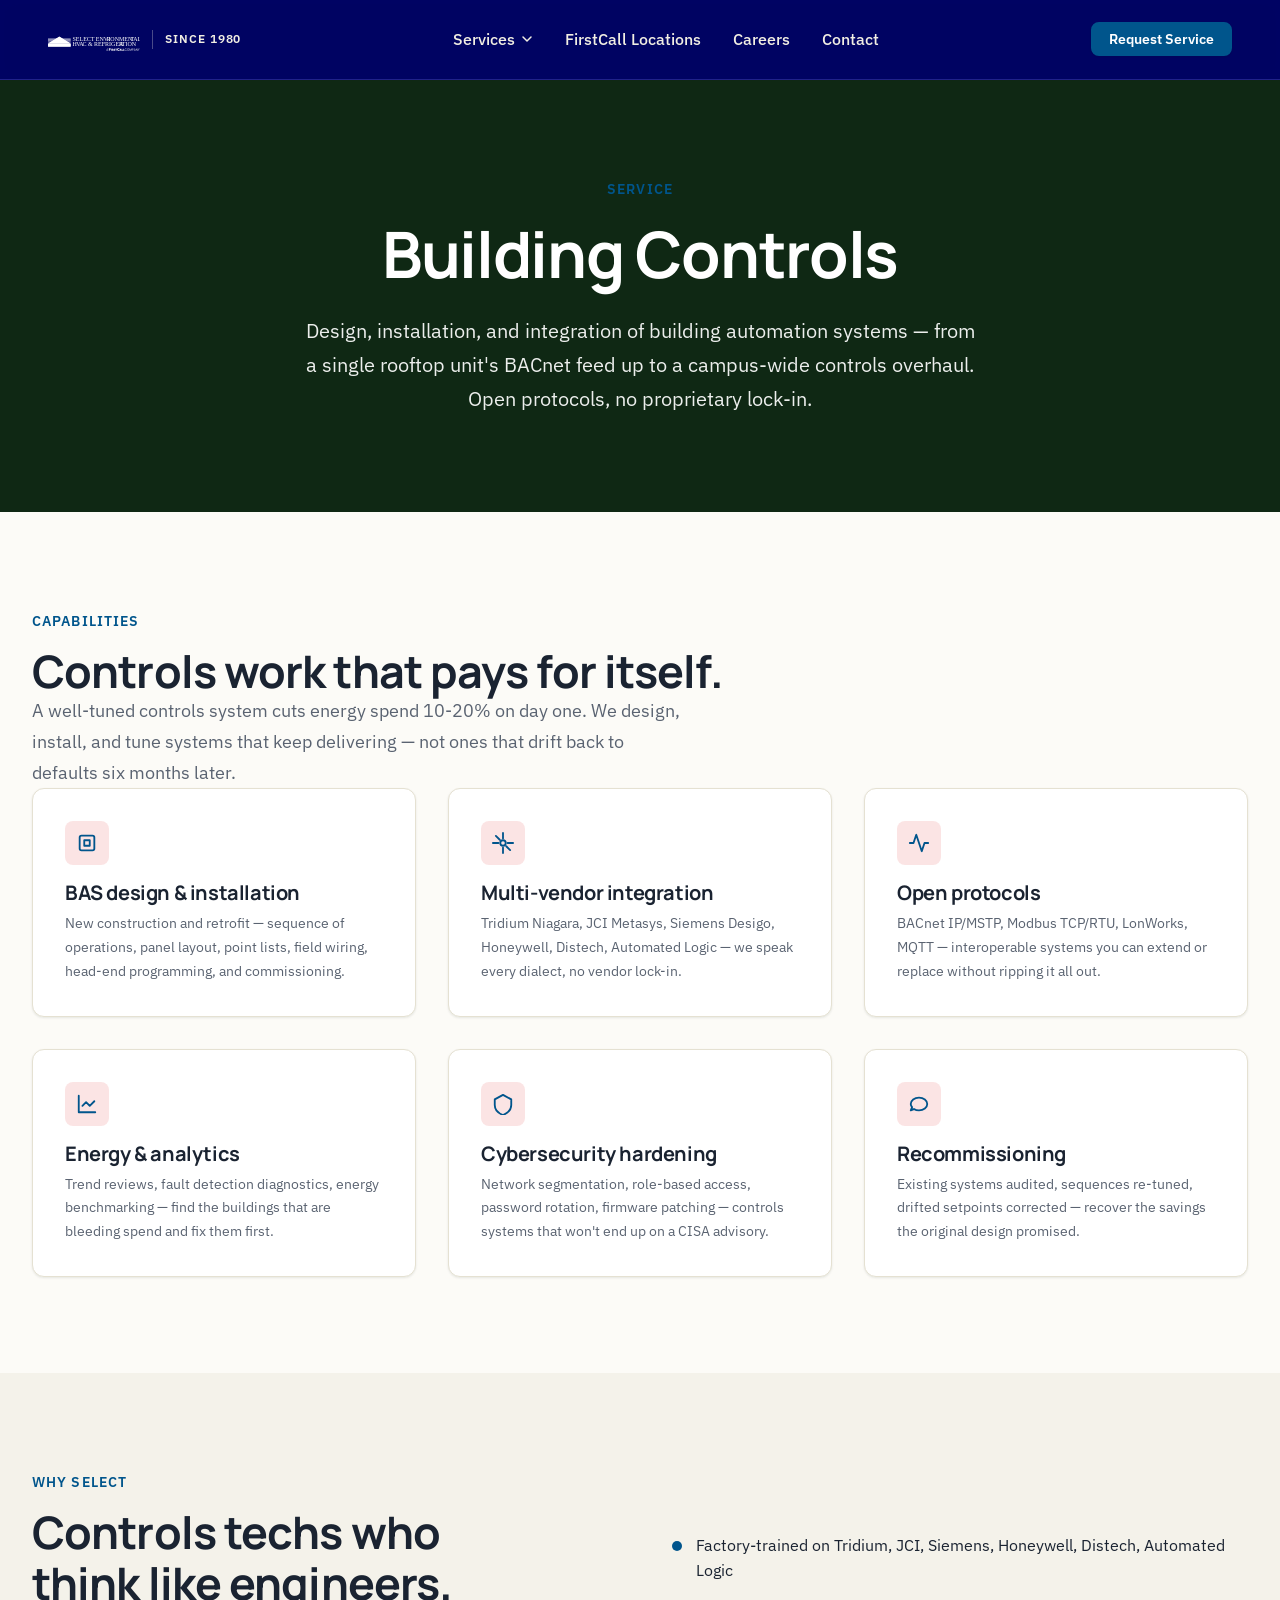
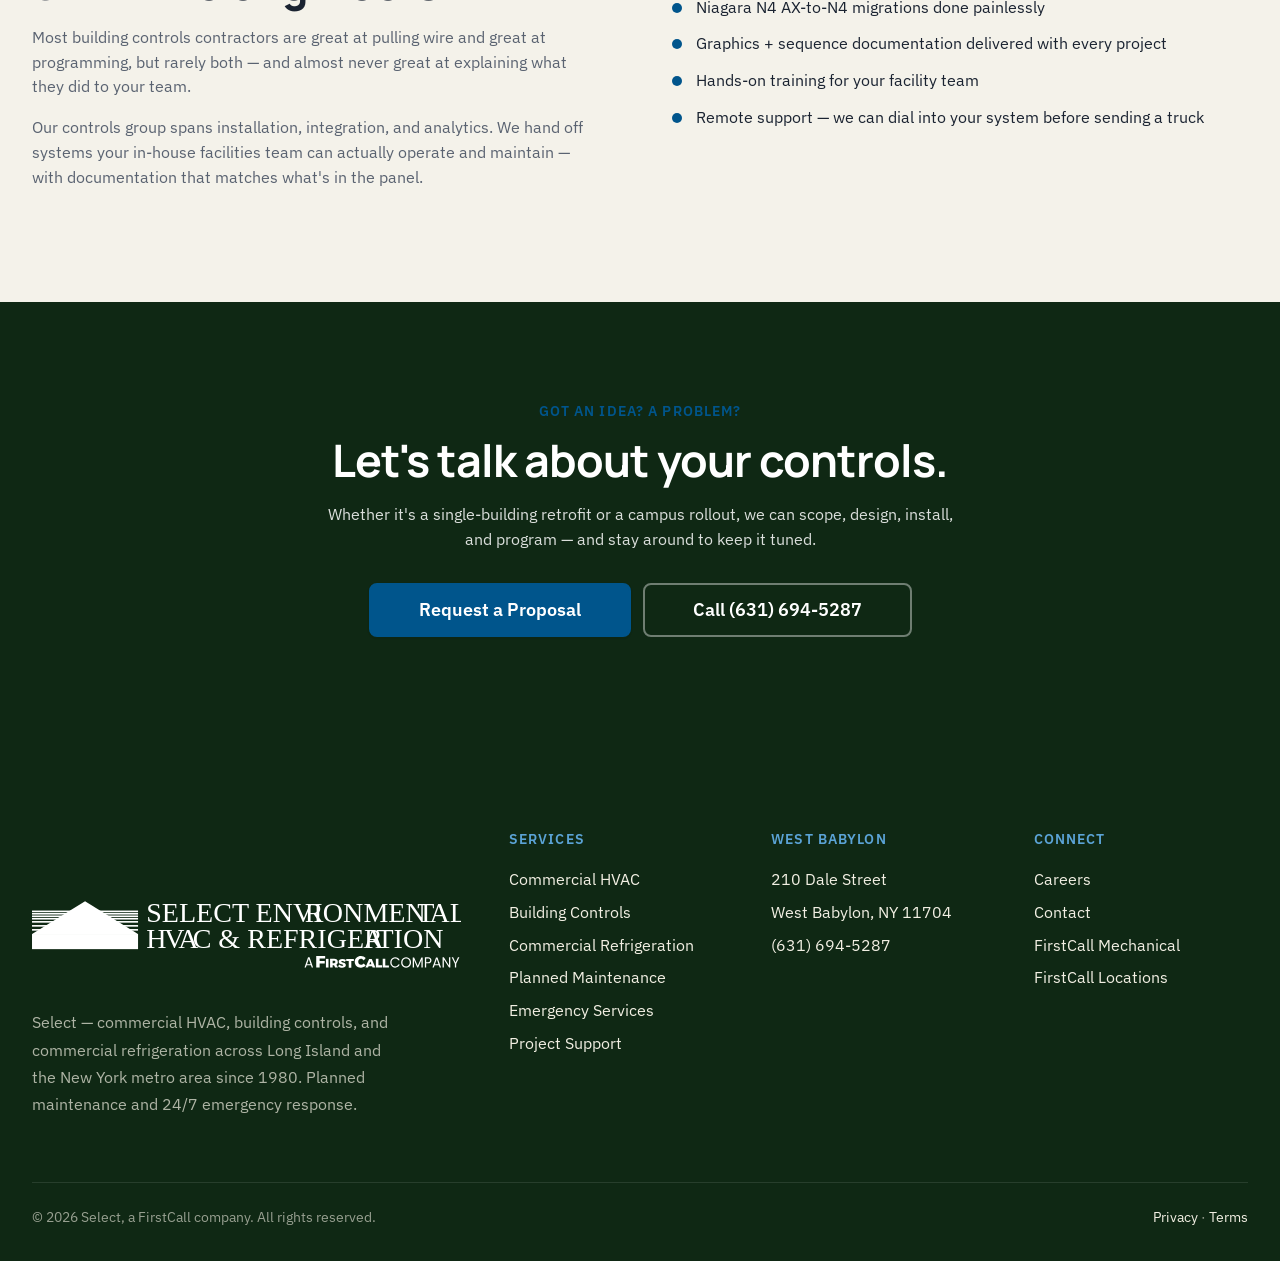
==== commit cc1544f1: "Swap tokens to exact Columbus FCM palette + use modified Select logo" ====
--- a/services/building-controls.html
+++ b/services/building-controls.html
@@ -36,54 +36,54 @@
   <style>
     /* ===== tokens.css ===== */
 /* ============================================================
-   Select Design Tokens — standard FirstCall Mechanical palette
-
-   Per Adam: Select uses the FCM corporate palette (forest green
-   primary, bright blue accent). Mirrored from Website Redesign/
-   shared/css/tokens.css verbatim, with the Starnes layout
-   extensions (--pad-x, wider container, navy-tinted shadows
-   retuned to green family).
+   Select Design Tokens — exact mirror of Columbus FCM page
+
+   Values copied verbatim from Website Redesign/columbus.html
+   inline :root block (per Adam's instruction to match
+   Columbus exactly). Cream page bg, dark navy text, deep blue
+   accent — NOT the FCG forest-green dark scheme.
+
+   Extra tokens beyond what Columbus inlines (--space-11,
+   --leading-snug, --font-mono, extended container sizes, etc.)
+   are kept because Select's other CSS files (base.css,
+   components.css, branch.css, service.css) reference them.
+   Those don't affect color rendering.
    ============================================================ */
 
 :root {
   /* --------------------------------------------------------
-     COLOR — Brand
-     Forest green dominates (page bg, sections, header, footer).
-     Blue is the highlight (CTAs, eyebrows, map pins).
-     Greens derived from the FirstCall Group logo's #1A4120.
+     COLOR — Brand (from Columbus inline :root)
      -------------------------------------------------------- */
   --color-primary:        #1A4120;
   --color-primary-dark:   #0F2814;
   --color-primary-mid:    #2D5F36;
   --color-primary-soft:   #4A7D52;
 
-  /* Accent — bright blue. Pops against dark green bg.
-     Used for CTAs, eyebrows, links, map pins, hex highlights. */
-  --color-accent:         #5BA3D6;
-  --color-accent-dark:    #00558C;
-  --color-accent-light:   #88B8D6;
+  --color-accent:         #00558C;
+  --color-accent-dark:    #003D66;
+  --color-accent-light:   #5BA3D6;
 
   /* --------------------------------------------------------
-     COLOR — Backgrounds (all greens)
+     COLOR — Surfaces (cream page bg, white cards)
      -------------------------------------------------------- */
-  --color-bg:             #1A4120;
-  --color-bg-soft:        #214D2A;
-  --color-bg-section:     #143619;
+  --color-bg:             #FCFBF7;
+  --color-bg-soft:        #F4F2EA;
+  --color-bg-section:     #EDE9DC;
   --color-bg-dark:        #0F2814;
-  --color-bg-card:        #2D5F36;
-
-  --color-text:           #F2EFE3;
-  --color-text-muted:     #C9C7B7;
-  --color-text-light:     #8E8C7E;
+  --color-bg-card:        #FFFFFF;
+
+  --color-text:           #1A2331;
+  --color-text-muted:     #5A6371;
+  --color-text-light:     #8A93A1;
   --color-text-on-dark:   #F2EFE3;
   --color-text-on-primary:#FFFFFF;
 
-  --color-border:         #2D5F36;
-  --color-border-strong:  #4A7D52;
+  --color-border:         #E5E1D2;
+  --color-border-strong:  #C9C7B7;
   --color-border-dark:    #0F2814;
 
   /* --------------------------------------------------------
-     INDUSTRIES-GRID TIER TOKENS
+     INDUSTRIES-GRID TIER TOKENS (Columbus values)
      -------------------------------------------------------- */
   --fc-tier-1:        #0B2E4F;
   --fc-tier-2:        #1E5A8A;
@@ -100,7 +100,7 @@
   --color-info:           #5BA3D6;
 
   /* --------------------------------------------------------
-     TYPOGRAPHY
+     TYPOGRAPHY (Columbus values)
      -------------------------------------------------------- */
   --font-display: "Manrope", system-ui, -apple-system, "Segoe UI", sans-serif;
   --font-body:    "IBM Plex Sans", system-ui, -apple-system, "Segoe UI", sans-serif;
@@ -134,7 +134,7 @@
   --tracking-wide:   0.02em;
   --tracking-caps:   0.08em;
 
-  /* SPACING */
+  /* SPACING (Columbus + extension --space-11 for branch.css) */
   --space-1:   0.25rem;
   --space-2:   0.5rem;
   --space-3:   0.75rem;
@@ -147,7 +147,7 @@
   --space-10:  8rem;
   --space-11: 10rem;
 
-  /* LAYOUT */
+  /* LAYOUT (Columbus values + sm/md/lg/xl kept for component breakpoints) */
   --container-sm:  640px;
   --container-md:  768px;
   --container-lg: 1024px;
@@ -159,7 +159,7 @@
   --header-height-mobile: 64px;
   --pad-x: clamp(1.25rem, 4vw, 3rem);
 
-  /* RADII */
+  /* RADII (Columbus values + radius-none/2xl kept for components.css) */
   --radius-none: 0;
   --radius-sm:   4px;
   --radius-md:   8px;
@@ -168,14 +168,14 @@
   --radius-2xl:  24px;
   --radius-pill: 999px;
 
-  /* SHADOWS — tuned for dark green surfaces */
+  /* SHADOWS (Columbus values + shadow-xs kept) */
   --shadow-xs: 0 1px 2px rgba(15, 42, 31, 0.04);
   --shadow-sm: 0 1px 3px rgba(15, 42, 31, 0.06), 0 1px 2px rgba(15, 42, 31, 0.04);
   --shadow-md: 0 4px 12px rgba(15, 42, 31, 0.08), 0 2px 4px rgba(15, 42, 31, 0.04);
   --shadow-lg: 0 12px 32px rgba(15, 42, 31, 0.10), 0 4px 8px rgba(15, 42, 31, 0.04);
   --shadow-xl: 0 24px 48px rgba(15, 42, 31, 0.14), 0 8px 16px rgba(15, 42, 31, 0.06);
 
-  /* MOTION */
+  /* MOTION (Columbus values + ease-in-out kept) */
   --ease-out:     cubic-bezier(0.16, 1, 0.3, 1);
   --ease-in-out:  cubic-bezier(0.4, 0, 0.2, 1);
   --duration-fast:   150ms;
@@ -190,10 +190,8 @@
   --z-overlay:  400;
   --z-modal:    500;
   --z-toast:    600;
-}
-
-/* Focus ring uses primary blue at 35% alpha for visibility on green surfaces. */
-:root {
+
+  /* Focus ring (Columbus value) */
   --focus-ring: 0 0 0 3px rgba(0, 85, 140, 0.35);
 }
 
@@ -1811,75 +1809,101 @@
   <header class="site-header" role="banner">
     <div class="site-header__inner">
       <a class="site-header__logo" href="../index.html" aria-label="Select, home">
-        <svg id="Layer_1" xmlns="http://www.w3.org/2000/svg" version="1.1" viewBox="0 0 327.1 141.8">
-  <!-- Generator: Adobe Illustrator 29.2.1, SVG Export Plug-In . SVG Version: 2.1.0 Build 116)  -->
+        <svg id="Layer_2" data-name="Layer 2" xmlns="http://www.w3.org/2000/svg" viewBox="0 0 1608.3 630.28">
   <defs>
     <style>
-      .st0 {
+      .cls-1 {
         fill: #ffffff;
       }
 
-      .st1 {
-        fill: #ffffff;
-      }
-
-      .st2 {
+      .cls-2 {
+        letter-spacing: -.02em;
+      }
+
+      .cls-3, .cls-4 {
         fill: #fff;
       }
 
-      .st3 {
-        fill: #ffffff;
+      .cls-5 {
+        letter-spacing: -.04em;
+      }
+
+      .cls-6 {
+        letter-spacing: -.07em;
+      }
+
+      .cls-7 {
+        letter-spacing: -.01em;
+      }
+
+      .cls-8 {
+        letter-spacing: -.05em;
+      }
+
+      .cls-9 {
+        letter-spacing: 0em;
+      }
+
+      .cls-10 {
+        letter-spacing: 0em;
+      }
+
+      .cls-11 {
+        font-family: FranklinGothic-Demi, 'Franklin Gothic Demi';
+        font-weight: 300;
+      }
+
+      .cls-12 {
+        letter-spacing: 0em;
+      }
+
+      .cls-4 {
+        font-size: 105.23px;
+      }
+
+      .cls-13 {
+        font-family: FranklinGothic-Book, 'Franklin Gothic Book';
       }
     </style>
   </defs>
-  <g>
-    <rect class="st3" x="42.7" y="40.4" width="244.5" height="2.5"/>
-    <rect class="st3" x="42.7" y="44.1" width="244.5" height="2.5"/>
-    <rect class="st3" x="42.7" y="48" width="244.5" height="2.5"/>
-    <rect class="st3" x="42.7" y="51.8" width="244.5" height="2.5"/>
-    <rect class="st3" x="42.7" y="62.8" width="244.5" height="2.5"/>
-    <rect class="st3" x="42.7" y="69" width="244.5" height="2.5"/>
-    <rect class="st3" x="42.7" y="56.6" width="244.5" height="2.5"/>
-    <polygon class="st3" points="42.9 76.7 165 26.1 287 76.7 42.9 76.7"/>
-    <polygon class="st2" points="47.9 76.7 165 29.2 282 76.7 47.9 76.7"/>
-    <rect class="st3" x="42.7" y="76.7" width="244.5" height="23.4"/>
-    <rect class="st2" x="45.4" y="79.5" width="239.1" height="17.8"/>
-    <path class="st1" d="M188.9,40.8c-.1.6-.3,1-.4,1.1-.1.2-.3.2-.6.2s-.7-.2-1.4-.5c-.6-.3-1.2-.5-1.6-.6-.6-.2-1.2-.2-1.8-.2-1.7,0-3.2.5-4.3,1.6s-1.7,2.4-1.7,4,.2,1.7.6,2.5c.4.8,1,1.4,1.8,2s2,1.4,3.8,2.2c1.3.6,2.1,1.1,2.6,1.5s.9.8,1.1,1.2c.2.4.4.9.4,1.3,0,.8-.3,1.5-1,2-.6.6-1.5.9-2.6.9s-2.7-.5-3.9-1.6-2-2.7-2.4-4.7h-.5v7.3h.5c.2-.4.4-.7.7-.9s.5-.3.8-.3.7,0,1.1.3c.8.3,1.5.6,2,.7.5.1,1.1.2,1.7.2,1.9,0,3.6-.6,4.8-1.8,1.3-1.2,1.9-2.6,1.9-4.2s-.4-2.4-1.2-3.4-2.3-2-4.6-3.2c-1.6-.8-2.7-1.4-3.1-1.7-.6-.4-1.1-.9-1.3-1.3-.2-.3-.3-.7-.3-1.1,0-.7.3-1.3.9-1.8.6-.5,1.3-.8,2.3-.8s2.4.5,3.5,1.5,1.8,2.3,2,3.9h.6l-.2-6.5h-.4l.2.2ZM166,42.3c1.5,0,2.5,0,3,.3.9.3,1.6.7,2.1,1.3s.9,1.6,1.2,3h.5v-5.7h-16.3v.5h.6c.6,0,1.1.1,1.5.4.3.2.4.4.5.8v14.4c0,1,0,1.6-.2,1.8-.1.3-.3.6-.6.7-.3.2-.8.3-1.4.3h-.6v.5h16.8l.9-6.2h-.5c-.5,1.7-1.3,3-2.4,3.8-1.1.8-2.5,1.3-4.4,1.3h-1.2c-.6,0-1,0-1.2-.2s-.4-.3-.5-.6c0-.2-.1-.9-.1-2v-5.5c.9,0,1.6.1,2.1.4.5.2.9.7,1.3,1.4.4.7.6,1.6.7,2.7h.5v-10.2h-.5c-.2,1.5-.5,2.7-1.1,3.4-.6.8-1.4,1.2-2.7,1.2h-.4v-7.9h2.4ZM153,40.8c-.1.6-.3,1-.4,1.1-.1.2-.3.2-.6.2s-.7-.2-1.4-.5c-.6-.3-1.2-.5-1.6-.6-.6-.2-1.2-.2-1.8-.2-1.7,0-3.2.5-4.3,1.6s-1.7,2.4-1.7,4,.2,1.7.6,2.5c.4.8,1,1.4,1.8,2s2,1.4,3.8,2.2c1.3.6,2.1,1.1,2.6,1.5s.9.8,1.1,1.2c.2.4.4.9.4,1.3,0,.8-.3,1.5-1,2s-1.5.9-2.6.9-2.7-.5-3.9-1.6-2-2.7-2.4-4.7h-.5v7.3h.5c.2-.4.4-.7.7-.9s.5-.3.8-.3.7,0,1.1.3c.8.3,1.5.6,2,.7s1.1.2,1.7.2c1.9,0,3.6-.6,4.8-1.8,1.3-1.2,1.9-2.6,1.9-4.2s-.4-2.4-1.2-3.4-2.3-2-4.6-3.2c-1.6-.8-2.7-1.4-3.1-1.7-.6-.4-1.1-.9-1.3-1.3-.2-.3-.3-.7-.3-1.1,0-.7.3-1.3.9-1.8.6-.5,1.3-.8,2.3-.8s2.4.5,3.5,1.5,1.8,2.3,2,3.9h.6l-.2-6.5h-.4l.2.2Z"/>
-    <path class="st1" d="M255.5,72.6c-.1.1-.2.3-.2.5s0,.4.2.5.3.2.5.2.4,0,.5-.2c.1-.1.2-.3.2-.5s0-.4-.2-.5-.3-.2-.5-.2-.4,0-.5.2ZM254.3,67.7c0,.1,0,.3-.1.3,0,0-.1.1-.2.1s-.2,0-.5-.2c-.5-.2-.9-.3-1.3-.3s-1.1.1-1.6.4c-.5.3-.9.7-1.2,1.2-.3.5-.4,1-.4,1.6s.1,1,.4,1.5.6.8,1.1,1.1,1,.4,1.7.4.9,0,1.2-.2c.4-.2.7-.4,1-.7v-.5c-.3.4-.7.7-1,.8-.3.2-.6.2-1,.2s-.8-.1-1.1-.3c-.3-.2-.5-.5-.6-1s-.2-.9-.2-1.4,0-1,.3-1.5c.1-.3.4-.6.7-.8s.6-.3,1-.3.8.1,1.2.4c.3.3.6.7.7,1.2h.2v-2h-.3ZM242.3,67.8v.2h.4s.2.2.3.3v.2c.1,0,.1,4.1.1,4.1,0,.3,0,.5-.2.7-.1.1-.4.2-.7.2v.2h2.1v-.2h-.1c-.2,0-.4,0-.5-.2s-.2-.3-.2-.7v-3.7l4,4.9h.1v-5.5c0-.1.1-.2.2-.2,0,0,.3,0,.5-.1v-.2h-1.9v.2c.3,0,.6,0,.7.2.1.1.2.4.2.7v2.5l-2.9-3.6h-2.1ZM241.7,73.5h-.4c-.1,0-.2-.1-.2-.2v-5s.1-.2.2-.2h.6v-.2h-3.1v.2h.6s.2.1.2.2v5s0,.2-.2.2h-.6v.2h3.1v-.2h-.2ZM235.8,74.5c.2-.3.4-.7.4-1.1s0-.6-.3-.8-.4-.3-.6-.3-.4,0-.5.2-.2.3-.2.5,0,.3.2.5.3.2.4.2h.3c0,.4,0,.6-.2.8s-.4.4-.7.6v.2c.5-.2.9-.4,1.1-.7h.1ZM233.4,67.7c0,.2,0,.3-.1.3h-.6c-.2,0-.4-.2-.5-.2h-.6c-.5,0-1,.2-1.3.5s-.5.7-.5,1.2,0,.5.2.8.3.4.5.6.6.4,1.1.7c.4.2.6.3.8.5s.3.2.3.4.1.3.1.4c0,.2,0,.4-.3.6-.2.2-.4.3-.8.3s-.8-.2-1.2-.5-.6-.8-.7-1.4h-.2v2.2h.2c0-.1.1-.2.2-.3h.5c.2.1.5.2.6.2h.5c.6,0,1.1-.2,1.5-.5.4-.4.6-.8.6-1.3s-.1-.7-.4-1c-.2-.3-.7-.6-1.4-1-.5-.2-.8-.4-.9-.5-.2-.1-.3-.3-.4-.4v-.3c0-.2,0-.4.3-.5.2-.2.4-.2.7-.2s.7.1,1.1.4c.3.3.5.7.6,1.2h.2v-2h-.2v-.2ZM223.6,67.8h-2.4v.2h.6s.2.1.2.2v4.7c0,.1,0,.2-.1.3,0,0-.1.1-.3.2s-.2,0-.4,0h0v.2h2v-.2c-.3,0-.5,0-.6-.1-.1,0-.2-.2-.2-.4v-4.6l2.3,5.3h.1l2.2-5.3v4.8s-.1.2-.2.2h-.6v.2h3.1v-.2h-.6c0,0-.2-.1-.2-.2v-5s.1-.2.2-.2h.6v-.2h-2.4l-1.6,3.9-1.6-3.9h-.1ZM218.1,68.2h.9c.3,0,.5.2.6.4.2.2.3.5.4.9h.2v-1.7h-4.9v.2h.2c.2,0,.3,0,.4.1l.2.2v4.9s0,.2-.2.2h-.6v.2h5.1l.3-1.9h-.2c-.1.5-.4.9-.7,1.2s-.8.4-1.3.4h-.7l-.2-.2v-2.3c.3,0,.5,0,.6.1.1,0,.3.2.4.4.1.2.2.5.2.8h.2v-3.1h-.2c0,.5-.2.8-.3,1s-.4.4-.8.4h-.1v-2.4h.6v.2ZM209.5,67.8v1.6h.2c0-.4.2-.8.5-1,.2-.2.5-.3.9-.3h.4v5s-.1.2-.2.2h-.6v.2h3.1v-.2h-.6s-.2-.1-.2-.2v-5.1h1c.2,0,.3.2.5.4.1.2.2.4.3.8h.2v-1.6h-5.3l-.2.2ZM208.3,67.7c0,.2,0,.3-.1.3h-.6c-.2,0-.4-.2-.5-.2h-.6c-.5,0-1,.2-1.3.5s-.5.7-.5,1.2,0,.5.2.8.3.4.5.6.6.4,1.1.7c.4.2.6.3.8.5s.3.2.3.4.1.3.1.4c0,.2,0,.4-.3.6-.2.2-.4.3-.8.3s-.8-.2-1.2-.5-.6-.8-.7-1.4h-.2v2.2h.2c0-.1.1-.2.2-.3h.5c.2.1.5.2.6.2h.5c.6,0,1.1-.2,1.5-.5.4-.4.6-.8.6-1.3s-.1-.7-.4-1c-.2-.3-.7-.6-1.4-1-.5-.2-.8-.4-.9-.5-.2-.1-.3-.3-.4-.4v-.3c0-.2,0-.4.3-.5.2-.2.4-.2.7-.2s.7.1,1.1.4c.3.3.5.7.6,1.2h.2v-2h-.2v-.2ZM202.4,67.8v.2c.3,0,.4,0,.5.1v.2c.1.1,0,.4-.3.9l-1.1,1.8-1.1-1.9c-.2-.4-.3-.7-.3-.8v-.2h.6v-.2h-2.8v.2c.2,0,.3,0,.4.1s.3.4.6.9l1.4,2.5v1.7s-.1.2-.2.2h-.7v.2h3.3v-.2h-.7c0,0-.2-.1-.2-.2v-2l1.3-2.1c.3-.5.5-.9.7-1,.1,0,.3-.1.4-.2v-.2h-1.8,0ZM197,67.7c0,.2,0,.3-.1.3h-.6c-.2,0-.4-.2-.5-.2h-.6c-.5,0-1,.2-1.3.5s-.5.7-.5,1.2,0,.5.2.8.3.4.5.6.6.4,1.1.7c.4.2.6.3.8.5s.3.2.3.4.1.3.1.4c0,.2,0,.4-.3.6-.2.2-.4.3-.8.3s-.8-.2-1.2-.5-.6-.8-.7-1.4h-.2v2.2h.2c0-.1.1-.2.2-.3h.5c.2.1.5.2.6.2h.5c.6,0,1.1-.2,1.5-.5.4-.4.6-.8.6-1.3s-.1-.7-.4-1c-.2-.3-.7-.6-1.4-1-.5-.2-.8-.4-.9-.5-.2-.1-.3-.3-.4-.4v-.3c0-.2,0-.4.3-.5.2-.2.4-.2.7-.2s.7.1,1.1.4c.3.3.5.7.6,1.2h.2v-2h-.2v-.2ZM190.7,71.6c-.1.5-.3.8-.4,1-.2.2-.3.4-.5.5s-.5.2-.8.2h-1c-.1,0-.2-.1-.2-.2v-4.8s.1-.2.2-.2h.7v-.2h-3.1v.2h.6s.2.1.2.2v5s0,.2-.2.2h-.6v.2h5.2l.2-2.1h-.3ZM180.7,71.7l.9-2,.9,2h-1.8,0ZM182.9,72.8c0,.2.1.3.1.3v.4h-.6v.2h2.8v-.2c-.2,0-.3,0-.4-.2-.1-.1-.3-.4-.5-.9l-2.1-4.8h0l-2.1,4.7c-.2.4-.4.7-.5.9-.1.1-.3.2-.5.3v.2h1.9v-.2c-.3,0-.5,0-.6-.1-.1,0-.2-.2-.2-.4s0-.3.1-.5l.2-.6h2.1l.3.7v.2ZM174,67.8v1.6h.2c0-.4.2-.8.5-1,.2-.2.5-.3.9-.3h.4v5s-.1.2-.2.2h-.6v.2h3.1v-.2h-.6s-.2-.1-.2-.2v-5.1h1c.2,0,.3.2.5.4.1.2.2.4.3.8h.2v-1.6h-5.3l-.2.2ZM167.4,67.8v.2h.4l.3.3v.2c.1,0,.1,4.1.1,4.1,0,.3,0,.5-.2.7s-.4.2-.7.2v.2h2.1v-.2h-.1c-.2,0-.4,0-.5-.2s-.2-.3-.2-.7v-3.7l4,4.9h.1v-5.5c0-.1.1-.2.2-.2,0,0,.3,0,.5-.1v-.2h-1.9v.2c.3,0,.6,0,.7.2.1.1.2.4.2.7v2.5l-2.9-3.6h-2.1ZM164.4,68.2h.9c.3,0,.5.2.6.4.2.2.3.5.4.9h.2v-1.7h-4.9v.2h.2c.2,0,.3,0,.4.1l.2.2v4.9s0,.2-.2.2h-.6v.2h5.1l.3-1.9h-.2c-.1.5-.4.9-.7,1.2s-.8.4-1.3.4h-.7l-.2-.2v-2.3c.3,0,.5,0,.6.1s.3.2.4.4c.1.2.2.5.2.8h.2v-3.1h-.2c0,.5-.2.8-.3,1s-.4.4-.8.4h-.1v-2.4h.6v.2ZM155.6,67.8h-2.4v.2h.6s.2.1.2.2v4.7c0,.1,0,.2-.1.3,0,0-.1.1-.3.2s-.2,0-.4,0h0v.2h2v-.2c-.3,0-.5,0-.6-.1s-.2-.2-.2-.4v-4.6l2.3,5.3h.1l2.2-5.3v4.8s-.1.2-.2.2h-.6v.2h3.1v-.2h-.6s-.2-.1-.2-.2v-5s.1-.2.2-.2h.6v-.2h-2.4l-1.6,3.9-1.6-3.9h-.1ZM146.8,67.8v.2h.4l.3.3v.2c.1,0,.1,4.1.1,4.1,0,.3,0,.5-.2.7s-.4.2-.7.2v.2h2.1v-.2h-.1c-.2,0-.4,0-.5-.2s-.2-.3-.2-.7v-3.7l4,4.9h.1v-5.5c0-.1.1-.2.2-.2,0,0,.3,0,.5-.1v-.2h-1.9v.2c.3,0,.6,0,.7.2.1.1.2.4.2.7v2.5l-2.9-3.6h-2.1ZM144,68.3c.2.2.4.4.6.8.1.4.2,1,.2,1.7s0,1.2-.2,1.6c-.1.4-.3.7-.6.9-.2.1-.4.2-.7.2s-.8-.2-1-.5c-.4-.5-.5-1.2-.5-2.2s.1-1.5.3-1.9c.3-.5.7-.8,1.2-.8s.5,0,.8.2h-.1ZM141,68.6c-.6.6-.9,1.3-.9,2.2s.2,1.4.7,2c.6.7,1.4,1.1,2.4,1.1s1.9-.4,2.4-1.1c.4-.6.7-1.2.7-2s-.3-1.6-.9-2.2-1.3-.9-2.3-.8c-.9,0-1.6.2-2.2.8h.1ZM136.2,68.1c.5,0,.8.1,1,.3s.3.5.3,1,0,.6-.2.7c-.1.2-.3.3-.5.4-.2,0-.5.1-.9.1h-.2v-2.6h.5,0ZM136.1,71l1.9,2.7h1.8v-.2c-.2,0-.3,0-.4-.1,0,0-.2-.2-.4-.5l-1.4-2c.4,0,.6-.2.8-.4.3-.3.5-.6.5-1.1s-.1-.7-.3-.9c-.2-.3-.5-.4-.8-.5-.3,0-.8-.1-1.6-.1h-2.7v.2h.5s.2.1.2.2v5l-.2.2h-.6v.2h3v-.2h-.5s-.2-.1-.2-.2v-2.2h.4ZM133,73.5h-.4c0,0-.2-.1-.2-.2v-5s.1-.2.2-.2h.6v-.2h-3.1v.2h.6s.2.1.2.2v5s0,.2-.2.2h-.6v.2h3.1v-.2h-.2ZM127.9,67.8v.2h.5l.2.2v.5c0,.1-.1.3-.3.6l-1.2,2.6-1.2-2.9c-.1-.3-.2-.5-.2-.6v-.4h.5v-.2h-2.8v.2c.2,0,.4,0,.5.2s.2.4.5,1l2,4.7h.1l2-4.5c.2-.5.4-.9.5-1,.2-.2.4-.3.6-.3v-.2h-1.9.2ZM117.3,67.8v.2h.4l.3.3v.2c.1,0,.1,4.1.1,4.1,0,.3,0,.5-.2.7s-.4.2-.7.2v.2h2.1v-.2h-.1c-.2,0-.4,0-.5-.2s-.2-.3-.2-.7v-3.7l4,4.9h.1v-5.5c0-.1.1-.2.2-.2,0,0,.3,0,.5-.1v-.2h-1.9v.2c.3,0,.6,0,.7.2.1.1.2.4.2.7v2.5l-2.9-3.6h-2.1ZM114.3,68.2h.9c.3,0,.5.2.6.4.2.2.3.5.4.9h.2v-1.7h-4.9v.2h.2c.2,0,.3,0,.4.1l.2.2v4.9s0,.2-.2.2h-.6v.2h5.1l.3-1.9h-.2c-.1.5-.4.9-.7,1.2s-.8.4-1.3.4h-.8l-.2-.2v-2.3c.3,0,.5,0,.6.1s.3.2.4.4c.1.2.2.5.2.8h.2v-3.1h-.2c0,.5-.2.8-.3,1s-.4.4-.8.4h-.1v-2.4h.6v.2ZM103.6,67.8v1.6h.2c0-.4.2-.8.5-1,.2-.2.5-.3.9-.3h.4v5s0,.2-.2.2h-.6v.2h3.1v-.2h-.6c0,0-.2-.1-.2-.2v-5.1h1c.2,0,.4.2.5.4s.2.4.3.8h.2v-1.6h-5.3l-.2.2ZM102.6,67.7c0,.1,0,.3,0,.3,0,0,0,.1-.2.1s-.2,0-.5-.2c-.5-.2-.9-.3-1.3-.3s-1.1.1-1.6.4c-.5.3-.9.7-1.2,1.2-.3.5-.4,1-.4,1.6s0,1,.4,1.5.6.8,1.1,1.1,1,.4,1.7.4.9,0,1.2-.2c.4-.2.7-.4,1-.7v-.5c-.3.4-.7.7-1,.8-.3.2-.6.2-1,.2s-.8-.1-1.1-.3c-.3-.2-.5-.5-.6-1,0-.4-.2-.9-.2-1.4s0-1,.3-1.5c0-.3.4-.6.7-.8s.6-.3,1-.3.8.1,1.2.4.6.7.7,1.2h.2v-2h-.3ZM94,68.2h.9c.3,0,.5.2.6.4.2.2.3.5.4.9h.2v-1.7h-4.9v.2h.2c.2,0,.3,0,.4.1,0,0,0,.1.2.2v4.9s0,.2-.2.2h-.6v.2h5.1l.3-1.9h-.2c0,.5-.4.9-.7,1.2-.3.3-.8.4-1.3.4h-.8l-.2-.2v-2.3c.3,0,.5,0,.6.1s.3.2.4.4.2.5.2.8h.2v-3.1h-.2c0,.5-.2.8-.3,1s-.4.4-.8.4h0v-2.4h.6v.2ZM90.5,71.6c0,.5-.3.8-.4,1-.2.2-.3.4-.5.5s-.5.2-.8.2h-1c0,0-.2-.1-.2-.2v-4.8s0-.2.2-.2h.7v-.2h-3.1v.2h.6s.2.1.2.2v5s0,.2-.2.2h-.6v.2h5.2l.2-2.1h-.3ZM82.2,68.2h.9c.3,0,.5.2.6.4.2.2.3.5.4.9h.2v-1.7h-4.9v.2h.2c.2,0,.3,0,.4.1,0,0,0,.1.2.2v4.9s0,.2-.2.2h-.6v.2h5.1l.3-1.9h-.2c0,.5-.4.9-.7,1.2-.3.3-.8.4-1.3.4h-.8l-.2-.2v-2.3c.3,0,.5,0,.6.1s.3.2.4.4.2.5.2.8h.2v-3.1h-.2c0,.5-.2.8-.3,1s-.4.4-.8.4h0v-2.4h.6v.2ZM78.3,67.7c0,.2,0,.3,0,.3h-.6c-.2,0-.4-.2-.5-.2h-.6c-.5,0-1,.2-1.3.5s-.5.7-.5,1.2,0,.5.2.8.3.4.5.6.6.4,1.1.7c.4.2.6.3.8.5,0,.1.3.2.3.4s0,.3,0,.4c0,.2,0,.4-.3.6s-.4.3-.8.3-.8-.2-1.2-.5c-.4-.3-.6-.8-.7-1.4h-.2v2.2h.2c0-.1,0-.2.2-.3h.5c.2.1.5.2.6.2h.5c.6,0,1.1-.2,1.5-.5.4-.4.6-.8.6-1.3s0-.7-.4-1c-.2-.3-.7-.6-1.4-1-.5-.2-.8-.4-.9-.5-.2-.1-.3-.3-.4-.4v-.3c0-.2,0-.4.3-.5s.4-.2.7-.2.7.1,1.1.4c.3.3.5.7.6,1.2h.2v-2h-.2v-.2Z"/>
-    <path class="st1" d="M80.5,93.2c.5,0,.9,0,1.1.1.2,0,.3.2.3.4s0,.5-.4.7-.8.3-1.4.3-1.2-.1-1.5-.3c-.2-.1-.3-.3-.3-.4s0-.3,0-.4c0-.2.2-.3.4-.5.4,0,1,0,1.8.1h0ZM80.3,88.8c.2.3.4.7.4,1.3s0,.7-.3.9-.4.3-.6.3-.5-.1-.7-.3c-.2-.3-.4-.7-.4-1.3s0-.7.3-.9.4-.3.6-.3.5.1.7.3ZM78.1,92c0,.2,0,.3,0,.4s0,.2,0,.3c0,0,.2.2.4.3-.3.3-.5.5-.5.6-.2.2-.3.4-.4.5v.2c0,.2,0,.4.3.5.5.3,1,.5,1.7.5s1.6-.3,2.1-.8c.4-.3.5-.7.5-1.1s0-.5-.3-.7c-.2-.2-.4-.3-.8-.4h-2.1c-.2,0-.3,0-.3-.1v-.5l.3-.3c.2,0,.5.1.7.1.6,0,1-.2,1.4-.5.3-.3.5-.7.5-1.1s0-.7-.3-1h.9v-.4h-1.3c-.3-.2-.7-.3-1.2-.3s-1,.2-1.4.5-.5.7-.5,1.2,0,.6.2.8c.2.3.4.5.7.6-.4.3-.6.5-.7.7h.1ZM73.5,88.2h-.2l-1.4.6v.2h.6c0,.1,0,.2,0,.3v2.8c0,.3,0,.6,0,.7,0,.1-.2.2-.5.2h0v.2h2.3v-.2h-.5s-.2-.1-.2-.2v-3.1c.4-.4.8-.7,1.2-.7s.5,0,.6.3.2.5.2.9v2.4c0,.1,0,.2-.2.3,0,0-.2.1-.5.1h0v.2h2.3v-.2h-.5l-.2-.2v-2.6c0-.4,0-.7,0-1s-.3-.5-.4-.6c-.2-.1-.4-.2-.7-.2-.5,0-1,.3-1.6,1v-1.2ZM70.6,88.2l-1.4.6v.2h.6c0,.1,0,.2,0,.3v3.4c0,.1,0,.2-.2.2h-.5v.2h2.3v-.2h-.5s0-.1-.2-.2v-4.4h-.2ZM70,85.9c0,.1-.2.2-.2.4s0,.3.2.4c0,.1.2.2.4.2s.3,0,.4-.2.2-.2.2-.4,0-.3-.2-.4c0-.1-.2-.2-.4-.2s-.3,0-.4.2ZM67.5,86.8c0,.3-.3.6-.3.7-.2.2-.3.5-.5.6s-.4.3-.6.4v.2h.8v3.2c0,.3,0,.6,0,.8,0,.2.2.3.3.4.2,0,.3.1.5.1s.5,0,.7-.3.4-.4.5-.8h-.2c0,.1,0,.2-.2.3,0,0-.2.1-.3.1s-.3,0-.3-.2,0-.3,0-.6v-3.1h1.1v-.4h-1.1v-1.6h-.2l-.2.2ZM63.2,92.6c-.2,0-.4,0-.5-.2s-.2-.4-.2-.6,0-.4.2-.5c0-.2.3-.3.6-.5.2,0,.5-.2,1-.4v1.8c-.4.3-.8.5-1,.5h0ZM64.4,93c0,.1.2.2.4.2.4,0,.7-.3,1.1-.8v-.3c-.2.2-.3.3-.4.4h-.2v-3.5c0-.2-.2-.4-.5-.5s-.6-.2-1-.2-1,.1-1.3.4-.5.5-.5.8,0,.3,0,.4c0,0,.2.1.3.1s.2,0,.3-.1c0,0,0-.2,0-.4v-.3c0-.2,0-.3.2-.4,0-.1.3-.2.5-.2s.5,0,.7.3c.2.2.2.5.2,1v.2c-.8.3-1.4.5-1.8.8-.4.2-.6.4-.7.7,0,.2-.2.4-.2.6,0,.4,0,.7.3.9.2.2.5.3.8.3s.4,0,.6-.1c0,0,.4-.3.9-.7,0,.3,0,.5.2.6v-.2ZM58,88.9c.2-.2.5-.3.8-.3s.4,0,.5.2c.2.1.3.3.4.5,0,.1,0,.3,0,.6h-2.2c0-.4.2-.7.4-.9h0ZM60.9,90.1c0-.6-.2-1.1-.5-1.4-.3-.4-.8-.5-1.3-.5s-1.2.2-1.6.7-.6,1.1-.6,1.9.2,1.3.6,1.8c.4.4.9.7,1.5.7s1-.2,1.3-.6c.3-.4.6-.8.6-1.3h-.2c-.2.3-.3.6-.6.8-.2.2-.5.3-.8.3-.5,0-.9-.2-1.2-.6-.3-.4-.5-1-.5-1.7h3.3,0ZM51,87.3v-.7c0,0,0-.2.2-.3,0,0,.3-.1.5-.1h.3v-.2h-3v.2h.2c.2,0,.3,0,.5.1,0,0,.2.1.2.2v5.2c0,.4,0,.7,0,.8,0,.2-.3.3-.6.3h-.2v.2h3v-.2h-.3c-.2,0-.3,0-.5-.1,0,0-.2-.1-.2-.2v-2.8h3.3v2.1c0,.4,0,.7,0,.8,0,.2-.3.3-.6.3h-.2v.2h3v-.2h-.2c-.2,0-.3,0-.5-.1,0,0-.2-.1-.2-.2v-5.9c0-.1,0-.2.2-.3,0,0,.3-.1.5-.1h.2v-.2h-3v.2h.2c.2,0,.3,0,.5.1,0,0,.2.1.2.2v2.7h-3.3v-2Z"/>
-    <path class="st1" d="M132.6,88h-.2l-1.4.6v.2h.6c0,.1,0,.2.1.3v2.8c0,.3,0,.6-.1.7,0,.1-.2.2-.5.2h-.1v.2h2.3v-.2h-.5s-.2-.1-.2-.2v-3.1c.4-.4.8-.7,1.2-.7s.5,0,.6.3.2.5.2.9v2.4c0,.1,0,.2-.2.3,0,0-.2.1-.5.1h0v.2h2.3v-.2h-.5l-.2-.2v-2.6c0-.4,0-.7-.1-1s-.3-.5-.4-.6c-.2-.1-.4-.2-.7-.2-.5,0-1,.3-1.6,1v-1.2ZM129,88.9c.4.5.5,1.1.5,2s-.1,1.1-.3,1.4-.5.4-.8.4-.8-.3-1.1-.8-.4-1.1-.4-1.8,0-.8.2-1.1c.1-.3.3-.5.4-.6.2-.1.4-.2.6-.2.4,0,.7.2.9.5v.2ZM127.1,88.4c-.4.2-.6.5-.9,1-.2.4-.3.9-.3,1.3s.2,1.1.5,1.6c.4.6,1,.9,1.7.9s.8-.1,1.2-.3.6-.5.8-1,.3-.9.3-1.3c0-.6-.2-1.1-.6-1.6-.4-.5-1-.8-1.7-.8s-.8.1-1.1.3h.1ZM124.4,88l-1.4.6v.2h.6c0,.1,0,.2.1.3v3.4c0,.1-.1.2-.2.2h-.5v.2h2.3v-.2h-.5l-.2-.2v-4.4h-.2ZM123.8,85.7c-.1.1-.2.2-.2.4s0,.3.2.4c.1.1.2.2.4.2s.3,0,.4-.2.2-.2.2-.4,0-.3-.2-.4c-.1-.1-.2-.2-.4-.2s-.3,0-.4.2ZM121.2,86.6c-.1.3-.3.6-.3.7-.2.2-.3.5-.5.6s-.4.3-.6.4v.2h.8v3.2c0,.3,0,.6.1.8,0,.2.2.3.3.4.2,0,.3.1.5.1s.5,0,.7-.3.4-.4.5-.8h-.2c0,.1-.1.2-.2.3-.1,0-.2.1-.3.1s-.3,0-.3-.2-.1-.3-.1-.6v-3.1h1.1v-.4h-1.1v-1.6h-.2l-.2.2ZM117,92.4c-.2,0-.4,0-.5-.2s-.2-.4-.2-.6,0-.4.2-.5c.1-.2.3-.3.6-.5.2,0,.5-.2,1-.4v1.8c-.4.3-.8.5-1,.5h-.1ZM118.2,92.9c.1.1.2.2.4.2.4,0,.7-.3,1.1-.8v-.3l-.4.4h-.2v-3.5c0-.2-.2-.4-.5-.5s-.6-.2-1-.2-1,.1-1.3.4-.5.5-.5.8,0,.3.1.4c0,0,.2.1.3.1s.2,0,.3-.1c0,0,.1-.2.1-.4v-.3c0-.2,0-.3.2-.4.1-.1.3-.2.5-.2s.5,0,.7.3c.2.2.2.5.2,1v.2c-.8.3-1.4.5-1.8.8-.4.2-.6.4-.7.7-.1.2-.2.4-.2.6,0,.4.1.7.3.9s.5.3.8.3.4,0,.6-.1c.1,0,.4-.3.9-.7,0,.3,0,.5.2.6v-.2ZM113.8,85.6l-1.4.6v.2h.6c0,.1,0,.2.1.3v5.9c0,.1-.1.2-.2.2h-.4v.2h2.3v-.2h-.5c-.1,0-.2-.1-.2-.2v-6.9h-.3ZM110.8,88l-1.4.6v.2h.6c0,.1,0,.2,0,.3v3.4c0,.1,0,.2-.2.2h-.5v.2h2.3v-.2h-.5s0-.1-.2-.2v-4.4h-.2ZM110.2,85.7c0,.1-.2.2-.2.4s0,.3.2.4c0,.1.2.2.4.2s.3,0,.4-.2.2-.2.2-.4,0-.3-.2-.4c0-.1-.2-.2-.4-.2s-.3,0-.4.2ZM107.7,86.6c0,.3-.3.6-.3.7-.2.2-.3.5-.5.6s-.4.3-.6.4v.2h.8v3.2c0,.3,0,.6,0,.8,0,.2.2.3.3.4.2,0,.3.1.5.1s.5,0,.7-.3.4-.4.5-.8h-.2c0,.1,0,.2-.2.3,0,0-.2.1-.3.1s-.3,0-.3-.2,0-.3,0-.6v-3.1h1.1v-.4h-1.1v-1.6h-.2l-.2.2ZM102.5,88h-.2l-1.4.6v.2h.6c0,.1,0,.2,0,.3v2.8c0,.3,0,.6,0,.7,0,.1-.2.2-.5.2h0v.2h2.3v-.2h-.5s-.2-.1-.2-.2v-3.1c.4-.4.8-.7,1.2-.7s.5,0,.6.3.2.5.2.9v2.4c0,.1,0,.2-.2.3,0,0-.2.1-.5.1h0v.2h2.3v-.2h-.5l-.2-.2v-2.6c0-.4,0-.7,0-1s-.3-.5-.4-.6c-.2-.1-.4-.2-.7-.2-.5,0-1,.3-1.6,1v-1.2ZM97.6,88.7c.2-.2.5-.3.8-.3s.4,0,.5.2c.2.1.3.3.4.5,0,.1,0,.3,0,.6h-2.2c0-.4.2-.7.4-.9h0ZM100.5,90c0-.6-.2-1.1-.5-1.4-.3-.4-.8-.5-1.3-.5s-1.2.2-1.6.7-.6,1.1-.6,1.9.2,1.3.6,1.8c.4.4.9.7,1.5.7s1-.2,1.3-.6c.3-.4.6-.8.6-1.3h-.2c-.2.3-.3.6-.6.8-.2.2-.5.3-.8.3-.5,0-.9-.2-1.2-.6-.3-.4-.5-1-.5-1.7h3.3,0ZM95,85.9v.2h0c.2,0,.4.1.5.2,0,0,.2.2.2.3,0,.2,0,.4-.2.8l-1.7,4.1-1.8-4.1c-.2-.4-.2-.6-.2-.8s0-.2,0-.3c0,0,.3-.1.6-.2v-.2h-2.9v.2c.2,0,.4,0,.5.1,0,0,.2.1.3.3,0,0,.2.3.3.6l2.6,6.1h.2l2.5-6c0-.3.3-.6.5-.8,0-.1.3-.2.6-.2v-.2h-2.2,0Z"/>
-    <path class="st1" d="M216.4,92.9c.5,0,.9,0,1.1.1.2,0,.3.2.3.4s-.1.5-.4.7c-.3.2-.8.3-1.4.3s-1.2-.1-1.5-.3c-.2-.1-.3-.3-.3-.4s0-.3.1-.4c0-.2.2-.3.4-.5.4,0,1,0,1.8.1h-.1ZM216.3,88.5c.2.3.4.7.4,1.3s0,.7-.3.9c-.2.2-.4.3-.6.3s-.5-.1-.7-.3c-.2-.3-.4-.7-.4-1.3s0-.7.3-.9.4-.3.6-.3.5.1.7.3ZM214,91.7c0,.2-.1.3-.1.4s0,.2.1.3.2.2.4.3c-.3.3-.5.5-.5.6-.2.2-.3.4-.4.5v.2c0,.2,0,.4.3.5.5.3,1,.5,1.7.5s1.6-.3,2.1-.8c.4-.3.5-.7.5-1.1s0-.5-.3-.7c-.2-.2-.4-.3-.8-.4h-2.1c-.2,0-.3,0-.3-.1v-.5l.3-.3c.2,0,.5.1.7.1.6,0,1-.2,1.4-.5.3-.3.5-.7.5-1.1s0-.7-.3-1h.9v-.4h-1.3c-.3-.2-.7-.3-1.2-.3s-1,.2-1.4.5-.5.7-.5,1.2,0,.6.2.8c.2.3.4.5.7.6-.4.3-.6.5-.7.7h0ZM209.5,87.9h-.2l-1.4.6v.2h.6c0,.1,0,.2.1.3v2.8c0,.3,0,.6-.1.7,0,.1-.2.2-.5.2h-.1v.2h2.3v-.2h-.5s-.2-.1-.2-.2v-3.1c.4-.4.8-.7,1.2-.7s.5,0,.6.3.2.5.2.9v2.4c0,.1,0,.2-.2.3s-.2.1-.5.1h0v.2h2.3v-.2h-.5l-.2-.2v-2.6c0-.4,0-.7-.1-1s-.3-.5-.4-.6c-.2-.1-.4-.2-.7-.2-.5,0-1,.3-1.6,1v-1.2ZM206.6,87.9l-1.4.6v.2h.6c0,.1,0,.2.1.3v3.4c0,.1-.1.2-.2.2h-.5v.2h2.3v-.2h-.5l-.2-.2c0,0,0-.3,0-.6v-3.8h-.2ZM206,85.6c-.1.1-.2.2-.2.4s0,.3.2.4.2.2.4.2.3,0,.4-.2c.1-.1.2-.2.2-.4s0-.3-.2-.4c-.1-.1-.2-.2-.4-.2s-.3,0-.4.2ZM201.2,87.9h-.2l-1.4.6v.2h.6c0,.1,0,.2.1.3v2.8c0,.3,0,.6-.1.7,0,.1-.2.2-.5.2h-.1v.2h2.3v-.2h-.5s-.2-.1-.2-.2v-3.1c.4-.4.8-.7,1.2-.7s.5,0,.6.3.2.5.2.9v2.4c0,.1,0,.2-.2.3s-.2.1-.5.1h0v.2h2.3v-.2h-.5l-.2-.2v-2.6c0-.4,0-.7-.1-1s-.3-.5-.4-.6c-.2-.1-.4-.2-.7-.2-.5,0-1,.3-1.6,1v-1.2ZM197.6,88.7c.4.5.5,1.1.5,2s-.1,1.1-.3,1.4-.5.4-.8.4-.8-.3-1.1-.8-.4-1.1-.4-1.8,0-.8.2-1.1.3-.5.4-.6c.2-.1.4-.2.6-.2.4,0,.7.2.9.5v.2ZM195.7,88.2c-.4.2-.6.5-.9,1s-.3.9-.3,1.3.2,1.1.5,1.6c.4.6,1,.9,1.7.9s.8-.1,1.2-.3.6-.5.8-1,.3-.9.3-1.3c0-.6-.2-1.1-.6-1.6-.4-.5-1-.8-1.7-.8s-.8.1-1.1.3h.1ZM193,87.9l-1.4.6v.2h.6c0,.1,0,.2.1.3v3.4c0,.1-.1.2-.2.2h-.5v.2h2.3v-.2h-.5l-.2-.2c0,0,0-.3,0-.6v-3.8h-.2ZM192.4,85.6c-.1.1-.2.2-.2.4s0,.3.2.4.2.2.4.2.3,0,.4-.2c.1-.1.2-.2.2-.4s0-.3-.2-.4c-.1-.1-.2-.2-.4-.2s-.3,0-.4.2ZM189.8,86.5c-.1.3-.3.6-.3.7-.2.2-.3.5-.5.6-.2.2-.4.3-.6.4v.2h.8v3.2c0,.3,0,.6.1.8,0,.2.2.3.3.4.2,0,.3.1.5.1s.5,0,.7-.3c.2-.2.4-.4.5-.8h-.2c0,.1-.1.2-.2.3-.1,0-.2.1-.3.1s-.3,0-.3-.2-.1-.3-.1-.6v-3.1h1.1v-.4h-1.1v-1.6h-.2l-.2.2ZM187.1,87.9l-1.4.6v.2h.6c0,.1,0,.2.1.3v3.4c0,.1-.1.2-.2.2h-.5v.2h2.3v-.2h-.5l-.2-.2c0,0,0-.3,0-.6v-3.8h-.2ZM186.5,85.6c-.1.1-.2.2-.2.4s0,.3.2.4.2.2.4.2.3,0,.4-.2c.1-.1.2-.2.2-.4s0-.3-.2-.4c-.1-.1-.2-.2-.4-.2s-.3,0-.4.2ZM182.8,92.4c-.4,0-.7-.2-1-.6-.3-.4-.5-.9-.5-1.6s.2-1.2.5-1.6c.2-.3.5-.4.8-.4s.3,0,.5.1.3.2.4.4.2.4.2.6v2.4c-.3.3-.6.5-.9.5v.2ZM183.7,92.9h.2l1.4-.6v-.2h-.6c0-.1,0-.2-.1-.3v-6.5h-.2l-1.4.6v.2h.6c0,.1,0,.2.1.3v1.9c-.3-.3-.6-.4-1-.4-.7,0-1.2.3-1.7.8-.4.6-.6,1.2-.6,1.9s.2,1.2.6,1.7c.4.4.8.7,1.4.7s.5,0,.7-.2c.2-.1.4-.3.7-.5v.7h0ZM176.4,87.9h-.2l-1.4.6v.2h.6c0,.1,0,.2.1.3v2.8c0,.3,0,.6-.1.7,0,.1-.2.2-.5.2h-.1v.2h2.3v-.2h-.5s-.2-.1-.2-.2v-3.1c.4-.4.8-.7,1.2-.7s.5,0,.6.3.2.5.2.9v2.4c0,.1,0,.2-.2.3s-.2.1-.5.1h0v.2h2.3v-.2h-.5l-.2-.2v-2.6c0-.4,0-.7-.1-1s-.3-.5-.4-.6c-.2-.1-.4-.2-.7-.2-.5,0-1,.3-1.6,1v-1.2ZM172.8,88.7c.4.5.5,1.1.5,2s-.1,1.1-.3,1.4-.5.4-.8.4-.8-.3-1.1-.8-.4-1.1-.4-1.8,0-.8.2-1.1.3-.5.4-.6c.2-.1.4-.2.6-.2.4,0,.7.2.9.5v.2ZM170.9,88.2c-.4.2-.6.5-.9,1s-.3.9-.3,1.3.2,1.1.5,1.6c.4.6,1,.9,1.7.9s.8-.1,1.2-.3.6-.5.8-1,.3-.9.3-1.3c0-.6-.2-1.1-.6-1.6-.4-.5-1-.8-1.7-.8s-.8.1-1.1.3h.1ZM168.5,85.6c0,.2-.1.3-.2.4h-.2s-.2,0-.3-.1c-.5-.2-1-.4-1.5-.4s-1.3.2-1.8.5-1,.8-1.3,1.4-.5,1.2-.5,1.9.2,1.6.7,2.3c.6.9,1.5,1.3,2.7,1.3s1.2-.1,1.7-.4c.5-.3.9-.7,1.2-1.4h-.2c-.4.5-.8.9-1.2,1.1-.3.2-.8.3-1.2.3s-1-.1-1.4-.4c-.4-.2-.7-.6-.9-1.1s-.3-1-.3-1.7.1-1.4.3-1.9.5-.9.9-1.1c.4-.2.8-.4,1.3-.4s1,.2,1.4.5.7.8.9,1.5h.2l-.2-2.4h-.2.1ZM159.2,90.8h2.7v-.8h-2.7v.8ZM157,87.9l-1.4.6v.2h.6c0,.1.1.2.1.3v3.3c0,.1,0,.2-.2.3-.1,0-.3.1-.5.1v.2h2.4v-.2h-.5c-.1,0-.2-.1-.2-.2v-2.9c.2-.3.3-.6.5-.7h.2c0-.1.2,0,.3,0s.3.2.4.2.2,0,.3-.1c0,0,.1-.2.1-.3s0-.3-.2-.4c-.1-.1-.3-.2-.5-.2-.4,0-.8.4-1.2,1.1v-1.1h-.2v-.2ZM154.3,87.9l-1.4.6v.2h.6c0,.1,0,.2.1.3v3.4c0,.1-.1.2-.2.2h-.5v.2h2.3v-.2h-.5l-.2-.2v-4.4h-.2ZM153.7,85.6c-.1.1-.2.2-.2.4s0,.3.2.4c.1.1.2.2.4.2s.3,0,.4-.2.2-.2.2-.4,0-.3-.2-.4c-.1-.1-.2-.2-.4-.2s-.3,0-.4.2ZM147.1,90.1l1.2-2.8,1.2,2.8h-2.4ZM150.1,91.4c.1.3.2.6.2.7s0,.2-.1.3c0,0-.3.1-.6.1v.2h2.8v-.2c-.3,0-.5,0-.7-.2s-.3-.4-.5-.9l-2.4-5.8h-.2l-2.5,5.8c-.2.5-.4.8-.6,1,0,0-.3.2-.6.2v.2h2.2v-.2c-.3,0-.6,0-.7-.2-.1,0-.2-.2-.2-.3s0-.3.2-.6l.5-1.1h2.7l.4,1h.1Z"/>
-    <path class="st1" d="M279.4,87.9h-.2l-1.4.6v.2h.6c0,.1,0,.2.1.3v2.8c0,.3,0,.6-.1.7,0,.1-.2.2-.5.2h-.1v.2h2.3v-.2h-.5s-.2-.1-.2-.2v-3.1c.4-.4.8-.7,1.2-.7s.5,0,.6.3.2.5.2.9v2.4c0,.1,0,.2-.2.3s-.2.1-.5.1h0v.2h2.3v-.2h-.5l-.2-.2v-2.6c0-.4,0-.7-.1-1s-.3-.5-.4-.6c-.2-.1-.4-.2-.7-.2-.5,0-1,.3-1.6,1v-1.2ZM275.8,88.7c.4.5.5,1.1.5,2s-.1,1.1-.3,1.4-.5.4-.8.4-.8-.3-1.1-.8c-.3-.5-.4-1.1-.4-1.8s0-.8.2-1.1.3-.5.4-.6c.2-.1.4-.2.6-.2.4,0,.7.2.9.5v.2ZM273.9,88.2c-.4.2-.6.5-.9,1s-.3.9-.3,1.3.2,1.1.5,1.6c.4.6,1,.9,1.7.9s.8-.1,1.2-.3c.4-.2.6-.5.8-1s.3-.9.3-1.3c0-.6-.2-1.1-.6-1.6s-1-.8-1.7-.8-.8.1-1.1.3h.1ZM271.1,87.9l-1.4.6v.2h.6c0,.1,0,.2.1.3v3.4c0,.1-.1.2-.2.2h-.5v.2h2.3v-.2h-.5s-.1-.1-.2-.2,0-.3,0-.6v-3.8h-.2,0ZM270.5,85.6c-.1.1-.2.2-.2.4s0,.3.2.4.2.2.4.2.3,0,.4-.2c.1-.1.2-.2.2-.4s0-.3-.2-.4c-.1-.1-.2-.2-.4-.2s-.3,0-.4.2ZM268,86.5c-.1.3-.3.6-.3.7-.2.2-.3.5-.5.6-.2.2-.4.3-.6.4v.2h.8v3.2c0,.3,0,.6.1.8,0,.2.2.3.3.4.2,0,.3.1.5.1s.5,0,.7-.3c.2-.2.4-.4.5-.8h-.2c0,.1-.1.2-.2.3-.1,0-.2.1-.3.1s-.3,0-.3-.2-.1-.3-.1-.6v-3.1h1.1v-.4h-1.1v-1.6h-.2l-.2.2ZM263.7,92.3c-.2,0-.4,0-.5-.2s-.2-.4-.2-.6,0-.4.2-.5.3-.3.6-.5c.2,0,.5-.2,1-.4v1.8c-.4.3-.8.5-1,.5h-.1ZM264.9,92.7c.1.1.2.2.4.2.4,0,.7-.3,1.1-.8v-.3c-.2.2-.3.3-.4.4h-.2v-3.5c0-.2-.2-.4-.5-.5s-.6-.2-1-.2-1,.1-1.3.4c-.3.2-.5.5-.5.8s0,.3.1.4.2.1.3.1.2,0,.3-.1c0,0,.1-.2.1-.4v-.3c0-.2,0-.3.2-.4.1-.1.3-.2.5-.2s.5,0,.7.3c.2.2.2.5.2,1v.2c-.8.3-1.4.5-1.8.8-.4.2-.6.4-.7.7-.1.2-.2.4-.2.6,0,.4.1.7.3.9s.5.3.8.3.4,0,.6-.1c.1,0,.4-.3.9-.7,0,.3,0,.5.2.6v-.2ZM259.7,87.9l-1.4.6v.2h.6c0,.1.1.2.1.3v3.3c0,.1,0,.2-.2.3-.1,0-.3.1-.5.1v.2h2.4v-.2h-.5c-.1,0-.2-.1-.2-.2v-2.9c.2-.3.3-.6.5-.7h.2c0-.1.2,0,.3,0s.3.2.4.2.2,0,.3-.1c0,0,.1-.2.1-.3s0-.3-.2-.4c-.1-.1-.3-.2-.5-.2-.4,0-.8.4-1.2,1.1v-1.1h-.2v-.2ZM255,88.6c.2-.2.5-.3.8-.3s.4,0,.5.2c.2.1.3.3.4.5,0,.1,0,.3.1.6h-2.2c0-.4.2-.7.4-.9h0ZM257.9,89.8c0-.6-.2-1.1-.5-1.4-.3-.4-.8-.5-1.3-.5s-1.2.2-1.6.7-.6,1.1-.6,1.9.2,1.3.6,1.8c.4.4.9.7,1.5.7s1-.2,1.3-.6c.3-.4.6-.8.6-1.3h-.2c-.2.3-.3.6-.6.8-.2.2-.5.3-.8.3-.5,0-.9-.2-1.2-.6-.3-.4-.5-1-.5-1.7h3.3ZM251.5,92.9c.5,0,.9,0,1.1.1.2,0,.3.2.3.4s-.1.5-.4.7-.8.3-1.4.3-1.2-.1-1.5-.3c-.2-.1-.3-.3-.3-.4s0-.3.1-.4c0-.2.2-.3.4-.5.4,0,1,0,1.8.1h-.1ZM251.3,88.5c.2.3.4.7.4,1.3s0,.7-.3.9c-.2.2-.4.3-.6.3s-.5-.1-.7-.3c-.2-.3-.4-.7-.4-1.3s0-.7.3-.9.4-.3.6-.3.5.1.7.3ZM249.1,91.7c0,.2-.1.3-.1.4s0,.2.1.3.2.2.4.3c-.3.3-.5.5-.5.6-.2.2-.3.4-.4.5v.2c0,.2,0,.4.3.5.5.3,1,.5,1.7.5s1.6-.3,2.1-.8c.4-.3.5-.7.5-1.1s0-.5-.3-.7c-.2-.2-.4-.3-.8-.4h-2.1c-.2,0-.3,0-.3-.1v-.5s.2-.2.3-.3c.2,0,.5.1.7.1.6,0,1-.2,1.4-.5.3-.3.5-.7.5-1.1s0-.7-.3-1h.9v-.4h-1.3c-.3-.2-.7-.3-1.2-.3s-1,.2-1.4.5-.5.7-.5,1.2,0,.6.2.8c.2.3.4.5.7.6-.4.3-.6.5-.7.7h0ZM246.9,87.9l-1.4.6v.2h.6c0,.1,0,.2.1.3v3.4c0,.1-.1.2-.2.2h-.5v.2h2.3v-.2h-.5s-.1-.1-.2-.2,0-.3,0-.6v-3.8h-.2,0ZM246.4,85.6c-.1.1-.2.2-.2.4s0,.3.2.4.2.2.4.2.3,0,.4-.2c.1-.1.2-.2.2-.4s0-.3-.2-.4c-.1-.1-.2-.2-.4-.2s-.3,0-.4.2ZM243.2,87.9l-1.4.6v.2h.6c0,.1.1.2.1.3v3.3c0,.1,0,.2-.2.3-.1,0-.3.1-.5.1v.2h2.4v-.2h-.5c-.1,0-.2-.1-.2-.2v-2.9c.2-.3.3-.6.5-.7h.2c0-.1.2,0,.3,0s.3.2.4.2.2,0,.3-.1c0,0,.1-.2.1-.3s0-.3-.2-.4c-.1-.1-.3-.2-.5-.2-.4,0-.8.4-1.2,1.1v-1.1h-.2v-.2ZM241.5,88.4v-.4h-1.2v-1.7c0-.2.1-.3.2-.4.1,0,.2-.1.4-.1h.4c.1,0,.2.2.4.4s.2.3.3.4h.6s.1-.2.1-.3c0-.2-.1-.4-.3-.5-.3-.2-.6-.4-1-.4s-.7.1-1.1.3c-.3.2-.5.5-.7.8s-.2.7-.2,1.2v.3h-.9v.4h.9v3.8c0,0-.1.2-.2.3-.1,0-.2.1-.4.1h-.2v.2h2.8v-.2h-.4c-.2,0-.4,0-.5-.2,0-.1-.1-.4-.1-.8v-3.1h1.2,0ZM234.9,88.6c.2-.2.5-.3.8-.3s.4,0,.5.2c.2.1.3.3.4.5,0,.1,0,.3.1.6h-2.2c0-.4.2-.7.4-.9h0ZM237.8,89.8c0-.6-.2-1.1-.5-1.4-.3-.4-.8-.5-1.3-.5s-1.2.2-1.6.7c-.4.5-.6,1.1-.6,1.9s.2,1.3.6,1.8c.4.4.9.7,1.5.7s1-.2,1.3-.6c.3-.4.6-.8.6-1.3h-.2c-.2.3-.3.6-.6.8-.2.2-.5.3-.8.3-.5,0-.9-.2-1.2-.6-.3-.4-.5-1-.5-1.7h3.3ZM228.5,86.3h.8c.5,0,.8.1,1.1.4s.4.6.4,1.1-.2.8-.5,1.1-.8.4-1.5.4h-.3v-2.9h0ZM233.5,92.6c-.4,0-.7-.1-.9-.3l-.9-.9-1.5-2c.6-.1,1-.4,1.3-.7s.4-.7.4-1.1-.1-.8-.4-1-.5-.5-.9-.6-.9-.2-1.7-.2h-2.6v.2h.3c.3,0,.5,0,.6.2,0,.1.1.4.1.8v4.5c0,.4,0,.7-.1.8-.1.2-.3.3-.6.3h-.3v.2h3v-.2h-.3c-.3,0-.5,0-.6-.2,0-.1-.1-.4-.1-.8v-2h.7l2.4,3.3h1.9v-.2h.2Z"/>
-    <path class="st1" d="M85.4,88.3c0,.1-.2.2-.2.4s0,.3.2.4.2.2.4.2.3,0,.4-.2.2-.2.2-.4,0-.3-.2-.4c0-.1-.2-.2-.4-.2s-.3,0-.4.2Z"/>
-    <path class="st1" d="M139.7,88c-.1.1-.2.2-.2.4s0,.3.2.4.2.2.4.2.3,0,.4-.2.2-.2.2-.4,0-.3-.2-.4c-.1-.1-.2-.2-.4-.2s-.3,0-.4.2Z"/>
-    <path class="st1" d="M223,88.2c-.1.1-.2.2-.2.4s0,.3.2.4.2.2.4.2.3,0,.4-.2.2-.2.2-.4,0-.3-.2-.4c-.1-.1-.2-.2-.4-.2s-.3,0-.4.2Z"/>
-  </g>
-  <g>
+  <g id="Layer_1-2" data-name="Layer 1">
+    <text/>
     <g>
+      <rect class="cls-1" y="305.94" width="397.72" height="6.06"/>
+      <rect class="cls-1" y="314.91" width="397.72" height="6.06"/>
+      <rect class="cls-1" y="324.36" width="397.72" height="6.06"/>
+      <rect class="cls-1" y="333.57" width="397.72" height="6.06"/>
+      <rect class="cls-1" y="360.23" width="397.72" height="6.06"/>
+      <rect class="cls-1" y="375.26" width="397.72" height="6.06"/>
+      <rect class="cls-1" y="345.21" width="397.72" height="6.06"/>
+      <polygon class="cls-1" points=".33 393.93 198.94 271.27 397.4 393.93 .33 393.93"/>
+      <polygon class="cls-3" points="8.46 393.93 198.94 278.79 389.26 393.93 8.46 393.93"/>
+      <rect class="cls-1" y="393.93" width="397.72" height="56.72"/>
+      <rect class="cls-3" x="4.39" y="400.72" width="388.94" height="43.15"/>
+    </g>
+    <g>
+      <path class="cls-3" d="M1078.87,486.11v8.62h19.2v9.85h-19.2v14.83h-12.8v-43.14h33.48v9.85h-20.68Z"/>
+      <path class="cls-3" d="M1102.47,519.66v-32.54h9.65v32.54h-9.65Z"/>
+      <path class="cls-3" d="M1132.8,510.84h-5.11v8.77h-9.65v-32.54h15.18c8.73,0,13.74,4.18,13.74,11.56,0,4.83-1.95,8.35-5.48,10.35l6.59,10.63h-10.95l-4.32-8.77ZM1133.21,503.41c2.88,0,4.55-1.58,4.55-4.5s-1.67-4.41-4.55-4.41h-5.52v8.91h5.52Z"/>
+      <path class="cls-3" d="M1177.4,491.02l-3.57,7.43c-3.34-1.9-8.08-3.62-10.82-3.62-1.62,0-2.69.56-2.69,1.76,0,4.78,16.99,1.95,16.99,13.69,0,6.92-6.13,10.21-13.41,10.21-5.52,0-11.56-1.95-15.64-5.15l3.62-7.33c3.34,2.83,8.77,4.97,12.12,4.97,2.04,0,3.34-.7,3.34-2.18,0-4.92-16.99-1.81-16.99-13.28,0-6.27,5.34-10.26,13.46-10.26,4.97,0,10.07,1.49,13.6,3.76Z"/>
+      <path class="cls-3" d="M1197.72,495.21v24.83h-9.7v-24.83h-9.42v-7.71h28.59v7.71h-9.47Z"/>
+      <path class="cls-3" d="M1251.68,484.11l-7.42,8.78c-2.72-3.46-6.74-5.75-10.32-5.75-5.87,0-10.32,4.76-10.32,11.12s4.45,11.19,10.32,11.19c3.34,0,7.35-1.98,10.32-5.01l7.42,7.91c-4.7,5.07-11.8,8.34-18.36,8.34-13.16,0-22.87-9.52-22.87-22.31s9.89-21.94,23.3-21.94c6.55,0,13.53,2.97,17.92,7.66Z"/>
+      <path class="cls-3" d="M1262.45,514.71l-1.95,5.2h-9.93l13.88-32.54h9.93l13.41,32.54h-10.3l-1.9-5.2h-13.14ZM1269.14,497.03l-3.99,10.63h7.89l-3.9-10.63Z"/>
+      <path class="cls-3" d="M1313.08,511.5v8.08h-23.3v-32.54h9.65v24.46h13.65Z"/>
+      <path class="cls-3" d="M1338.78,511.54v8.08h-23.3v-32.54h9.65v24.46h13.65Z"/>
+      <path class="cls-3" d="M1046.26,510.97h-16.1l-2.96,8.52h-5.08l13.34-38.11h5.56l13.29,38.11h-5.08l-2.97-8.52ZM1044.88,506.9l-6.67-19.36-6.67,19.36h13.34Z"/>
       <g>
-        <path class="st0" d="M175.5,108.1v1.5h3.6v2.3h-3.6v2.8h-2.9v-8.8h7v2.3h-4.1c0,0,0,0,0,0Z"/>
-        <path class="st0" d="M180.3,107.3h2.4v7.4h-2.4v-7.4Z"/>
-        <path class="st0" d="M186.5,112.7h-.7v1.8h-2.4v-7.4h3.5c2,0,3.3,1.1,3.3,2.8s-.5,1.8-1.3,2.3l1.5,2.3h-2.6l-1.2-1.8h0ZM186.7,109.1h-.9v1.8h.9c.7,0,1-.3,1-.8s-.3-.9-1-.9Z"/>
-        <path class="st0" d="M190.5,114l.8-1.8c.7.4,1.6.7,2.4.7s.9-.2.9-.4c0-.9-4-.2-4-2.9s1.1-2.4,3.4-2.4,1.9.3,2.7.6l-.8,1.8c-.8-.4-1.3-.6-2-.6s-.9.3-.9.4c0,.9,4,.2,4,2.9s-1.1,2.4-3.4,2.4-2.4-.3-3.2-.8h0l.2.2h0Z"/>
-        <path class="st0" d="M199.4,109.2h-2.1v-1.9h6.7v1.9h-2.1v5.4h-2.4v-5.4h0Z"/>
-      </g>
-      <g>
-        <path class="st0" d="M212.1,110.2l-.8-1.3,1.7-1.5c-.8-1.1-2.2-1.8-3.9-1.8-2.8,0-4.8,1.9-4.8,4.5s2,4.5,4.8,4.5,3-.6,3.9-1.8l-1.7-1.5.8-1.3h0ZM207.9,112.4l-1.2-2.2,1.2-2.2h2.5l1.2,2.2-1.2,2.2h-2.5Z"/>
-        <path class="st0" d="M218.5,113.3h-2.8l-.5,1.3h-2.4l3.2-7.4h2.4l3.2,7.4h-2.5l-.5-1.3h0ZM217.8,111.6l-.8-1.8-.8,1.8h1.5,0Z"/>
-        <path class="st0" d="M221.7,107.3h2.4v5.4h3.2v1.9h-5.6v-7.4h0Z"/>
-        <path class="st0" d="M227.8,107.3h2.4v5.4h3.2v1.9h-5.6v-7.4h0Z"/>
+        <path class="cls-3" d="M1346.23,490.43c1.62-2.99,3.84-5.33,6.65-7.01,2.81-1.69,5.92-2.53,9.34-2.53,4.02,0,7.54,1.01,10.54,3.02,3,2.02,5.19,4.88,6.57,8.58h-5.77c-1.02-2.31-2.5-4.09-4.42-5.33-1.92-1.25-4.23-1.87-6.91-1.87s-4.89.62-6.94,1.87c-2.05,1.25-3.65,3.02-4.82,5.31-1.17,2.29-1.75,4.98-1.75,8.06s.58,5.71,1.75,8c1.17,2.29,2.77,4.06,4.82,5.31,2.05,1.25,4.36,1.87,6.94,1.87s4.99-.61,6.91-1.84,3.4-3,4.42-5.31h5.77c-1.38,3.67-3.57,6.5-6.57,8.5-3,2-6.51,3-10.54,3-3.42,0-6.54-.83-9.34-2.5-2.81-1.67-5.02-3.99-6.65-6.96-1.62-2.97-2.44-6.33-2.44-10.06s.81-7.1,2.44-10.09Z"/>
+        <path class="cls-3" d="M1393.83,517.6c-2.82-1.67-5.06-4-6.7-6.99-1.64-2.99-2.46-6.35-2.46-10.09s.82-7.1,2.46-10.09c1.64-2.99,3.87-5.32,6.7-6.98,2.82-1.67,5.95-2.5,9.37-2.5s6.6.83,9.42,2.5c2.82,1.67,5.05,3.99,6.67,6.96,1.62,2.97,2.44,6.34,2.44,10.12s-.81,7.15-2.44,10.12c-1.62,2.97-3.85,5.29-6.67,6.96-2.82,1.67-5.97,2.5-9.42,2.5s-6.55-.83-9.37-2.5ZM1410.16,513.89c2.07-1.25,3.69-3.03,4.87-5.33s1.77-4.99,1.77-8.03-.59-5.77-1.77-8.06c-1.18-2.29-2.8-4.06-4.84-5.31-2.05-1.25-4.38-1.87-6.99-1.87s-4.94.62-6.99,1.87c-2.05,1.25-3.66,3.02-4.84,5.31-1.18,2.29-1.77,4.98-1.77,8.06s.59,5.72,1.77,8.03c1.18,2.31,2.81,4.09,4.87,5.33,2.06,1.25,4.39,1.87,6.96,1.87s4.9-.62,6.96-1.87Z"/>
+        <path class="cls-3" d="M1465.52,481.66v38.06h-4.82v-28.38l-12.18,28.38h-3.39l-12.23-28.44v28.44h-4.82v-38.06h5.19l13.55,31.46,13.55-31.46h5.14Z"/>
+        <path class="cls-3" d="M1495.19,500.55c-2.1,2.11-5.3,3.16-9.61,3.16h-7.09v16h-4.82v-38.33h11.91c4.16,0,7.33,1.04,9.5,3.13,2.17,2.09,3.26,4.79,3.26,8.08s-1.05,5.84-3.15,7.95ZM1491.51,497.78c1.27-1.21,1.91-2.93,1.91-5.17,0-4.73-2.61-7.09-7.84-7.09h-7.09v14.08h7.09c2.68,0,4.66-.6,5.93-1.81Z"/>
+        <path class="cls-3" d="M1526.14,511.2h-16.1l-2.96,8.53h-5.08l13.34-38.12h5.56l13.29,38.12h-5.08l-2.97-8.53ZM1524.76,507.13l-6.67-19.36-6.67,19.36h13.34Z"/>
+        <path class="cls-3" d="M1569.03,519.72h-4.82l-19.38-30.52v30.52h-4.82v-38.39h4.82l19.38,30.47v-30.47h4.82v38.39Z"/>
+        <path class="cls-3" d="M1603.07,481.39l-12.02,23.87v14.46h-4.82v-14.46l-12.07-23.87h5.35l9.11,19.42,9.11-19.42h5.35Z"/>
       </g>
     </g>
-    <path class="st0" d="M164.9,107.3h1.1l2.6,7.4h-1.1l-.8-2.2h-2.9l-.8,2.2h-1l2.8-7.4h0ZM166.5,111.6l-1.1-3.3-1.2,3.3h2.3Z"/>
-    <g>
-      <path class="st0" d="M242.7,107.8c.5.5.8,1.1.8,1.7h-.9c0-.4-.3-.8-.6-1.1-.3-.3-.8-.4-1.3-.4s-1.3.3-1.7.8-.6,1.3-.6,2.4.3,1.6.6,2.1c.4.5,1,.8,1.8.8s1.2-.3,1.6-.8c.3-.3.3-.8.4-1.2h.9c0,.8-.4,1.4-.8,1.9-.6.6-1.3.9-2.4.9s-1.5-.3-2.1-.8c-.8-.7-1.1-1.8-1.1-3.1s.3-1.9.8-2.6c.6-.8,1.4-1.1,2.5-1.1s1.6.3,2.2.8v-.3h-.2Z"/>
-      <path class="st0" d="M250.9,108.3c.5.6.8,1.5.8,2.4s-.3,2-.8,2.8c-.6.8-1.5,1.3-2.8,1.3s-2-.4-2.6-1.1c-.6-.8-.9-1.6-.9-2.8s.3-1.8.8-2.5c.6-.9,1.5-1.4,2.8-1.4s2.3.4,2.9,1.3h0q0,0,0,0ZM250,113c.4-.6.6-1.3.6-2.2s-.3-1.6-.7-2.1-1.1-.8-1.8-.8-1.3.3-1.8.8-.8,1.3-.8,2.3.3,1.5.6,2.1,1.1.8,2,.8,1.5-.3,1.8-1h0c0,0,0,0,0,0Z"/>
-      <path class="st0" d="M252.7,107.3h1.4l2.1,6.2,2.1-6.2h1.3v7.4h-.9v-6.2l-2.1,6.2h-1l-2.1-6.2v6.2h-.9v-7.4h0Z"/>
-      <path class="st0" d="M261.3,107.3h3.3c.6,0,1.2.2,1.5.6s.6.9.6,1.6-.2,1.1-.5,1.5-.9.6-1.6.6h-2.3v3.1h-1v-7.3h0c0,0,0,0,0,0ZM265.2,108.3c-.3,0-.5-.2-.9-.2h-1.9v2.5h1.9c.4,0,.8,0,1.1-.3.3-.3.4-.5.4-1s-.3-.9-.6-1.1h0Z"/>
-      <path class="st0" d="M269.4,107.3h1.1l2.6,7.4h-1.1l-.8-2.2h-2.9l-.8,2.2h-1l2.8-7.4h0ZM271,111.6l-1.1-3.3-1.2,3.3h2.3Z"/>
-      <path class="st0" d="M274,107.3h1.2l3.6,5.9v-5.9h.9v7.4h-1.1l-3.6-5.9v5.9h-.9v-7.4h0Z"/>
-      <path class="st0" d="M280.7,107.3h1.2l2.1,3.5,2.1-3.5h1.2l-2.8,4.4v2.9h-1v-2.9l-2.8-4.4h0Z"/>
-    </g>
+    <text/>
+    <text class="cls-4" transform="translate(428.47 348.69)"><tspan class="cls-11"><tspan x="0" y="0">SELECT ENVI</tspan><tspan class="cls-7" x="594.77" y="0">R</tspan><tspan class="cls-9" x="662.55" y="0">ONMEN</tspan><tspan class="cls-8" x="1016.33" y="0">T</tspan><tspan class="cls-10" x="1062.88" y="0">AL</tspan></tspan><tspan class="cls-13"><tspan x="0" y="97.89">H</tspan><tspan class="cls-5" x="67.62" y="97.89">V</tspan><tspan class="cls-2" x="120.29" y="97.89">A</tspan><tspan class="cls-12" x="174.04" y="97.89">C &amp; REFRIGER</tspan><tspan class="cls-6" x="814.34" y="97.89">A</tspan><tspan class="cls-10" x="863.56" y="97.89">TION</tspan></tspan></text>
   </g>
 </svg>
         <span class="site-header__tagline">Since 1980</span>
@@ -2037,75 +2061,101 @@
     <div class="container">
       <div class="site-footer__grid">
         <div class="site-footer__brand">
-          <svg id="Layer_1" xmlns="http://www.w3.org/2000/svg" version="1.1" viewBox="0 0 327.1 141.8">
-  <!-- Generator: Adobe Illustrator 29.2.1, SVG Export Plug-In . SVG Version: 2.1.0 Build 116)  -->
+          <svg id="Layer_2" data-name="Layer 2" xmlns="http://www.w3.org/2000/svg" viewBox="0 0 1608.3 630.28">
   <defs>
     <style>
-      .st0 {
+      .cls-1 {
         fill: #ffffff;
       }
 
-      .st1 {
-        fill: #ffffff;
-      }
-
-      .st2 {
+      .cls-2 {
+        letter-spacing: -.02em;
+      }
+
+      .cls-3, .cls-4 {
         fill: #fff;
       }
 
-      .st3 {
-        fill: #ffffff;
+      .cls-5 {
+        letter-spacing: -.04em;
+      }
+
+      .cls-6 {
+        letter-spacing: -.07em;
+      }
+
+      .cls-7 {
+        letter-spacing: -.01em;
+      }
+
+      .cls-8 {
+        letter-spacing: -.05em;
+      }
+
+      .cls-9 {
+        letter-spacing: 0em;
+      }
+
+      .cls-10 {
+        letter-spacing: 0em;
+      }
+
+      .cls-11 {
+        font-family: FranklinGothic-Demi, 'Franklin Gothic Demi';
+        font-weight: 300;
+      }
+
+      .cls-12 {
+        letter-spacing: 0em;
+      }
+
+      .cls-4 {
+        font-size: 105.23px;
+      }
+
+      .cls-13 {
+        font-family: FranklinGothic-Book, 'Franklin Gothic Book';
       }
     </style>
   </defs>
-  <g>
-    <rect class="st3" x="42.7" y="40.4" width="244.5" height="2.5"/>
-    <rect class="st3" x="42.7" y="44.1" width="244.5" height="2.5"/>
-    <rect class="st3" x="42.7" y="48" width="244.5" height="2.5"/>
-    <rect class="st3" x="42.7" y="51.8" width="244.5" height="2.5"/>
-    <rect class="st3" x="42.7" y="62.8" width="244.5" height="2.5"/>
-    <rect class="st3" x="42.7" y="69" width="244.5" height="2.5"/>
-    <rect class="st3" x="42.7" y="56.6" width="244.5" height="2.5"/>
-    <polygon class="st3" points="42.9 76.7 165 26.1 287 76.7 42.9 76.7"/>
-    <polygon class="st2" points="47.9 76.7 165 29.2 282 76.7 47.9 76.7"/>
-    <rect class="st3" x="42.7" y="76.7" width="244.5" height="23.4"/>
-    <rect class="st2" x="45.4" y="79.5" width="239.1" height="17.8"/>
-    <path class="st1" d="M188.9,40.8c-.1.6-.3,1-.4,1.1-.1.2-.3.2-.6.2s-.7-.2-1.4-.5c-.6-.3-1.2-.5-1.6-.6-.6-.2-1.2-.2-1.8-.2-1.7,0-3.2.5-4.3,1.6s-1.7,2.4-1.7,4,.2,1.7.6,2.5c.4.8,1,1.4,1.8,2s2,1.4,3.8,2.2c1.3.6,2.1,1.1,2.6,1.5s.9.8,1.1,1.2c.2.4.4.9.4,1.3,0,.8-.3,1.5-1,2-.6.6-1.5.9-2.6.9s-2.7-.5-3.9-1.6-2-2.7-2.4-4.7h-.5v7.3h.5c.2-.4.4-.7.7-.9s.5-.3.8-.3.7,0,1.1.3c.8.3,1.5.6,2,.7.5.1,1.1.2,1.7.2,1.9,0,3.6-.6,4.8-1.8,1.3-1.2,1.9-2.6,1.9-4.2s-.4-2.4-1.2-3.4-2.3-2-4.6-3.2c-1.6-.8-2.7-1.4-3.1-1.7-.6-.4-1.1-.9-1.3-1.3-.2-.3-.3-.7-.3-1.1,0-.7.3-1.3.9-1.8.6-.5,1.3-.8,2.3-.8s2.4.5,3.5,1.5,1.8,2.3,2,3.9h.6l-.2-6.5h-.4l.2.2ZM166,42.3c1.5,0,2.5,0,3,.3.9.3,1.6.7,2.1,1.3s.9,1.6,1.2,3h.5v-5.7h-16.3v.5h.6c.6,0,1.1.1,1.5.4.3.2.4.4.5.8v14.4c0,1,0,1.6-.2,1.8-.1.3-.3.6-.6.7-.3.2-.8.3-1.4.3h-.6v.5h16.8l.9-6.2h-.5c-.5,1.7-1.3,3-2.4,3.8-1.1.8-2.5,1.3-4.4,1.3h-1.2c-.6,0-1,0-1.2-.2s-.4-.3-.5-.6c0-.2-.1-.9-.1-2v-5.5c.9,0,1.6.1,2.1.4.5.2.9.7,1.3,1.4.4.7.6,1.6.7,2.7h.5v-10.2h-.5c-.2,1.5-.5,2.7-1.1,3.4-.6.8-1.4,1.2-2.7,1.2h-.4v-7.9h2.4ZM153,40.8c-.1.6-.3,1-.4,1.1-.1.2-.3.2-.6.2s-.7-.2-1.4-.5c-.6-.3-1.2-.5-1.6-.6-.6-.2-1.2-.2-1.8-.2-1.7,0-3.2.5-4.3,1.6s-1.7,2.4-1.7,4,.2,1.7.6,2.5c.4.8,1,1.4,1.8,2s2,1.4,3.8,2.2c1.3.6,2.1,1.1,2.6,1.5s.9.8,1.1,1.2c.2.4.4.9.4,1.3,0,.8-.3,1.5-1,2s-1.5.9-2.6.9-2.7-.5-3.9-1.6-2-2.7-2.4-4.7h-.5v7.3h.5c.2-.4.4-.7.7-.9s.5-.3.8-.3.7,0,1.1.3c.8.3,1.5.6,2,.7s1.1.2,1.7.2c1.9,0,3.6-.6,4.8-1.8,1.3-1.2,1.9-2.6,1.9-4.2s-.4-2.4-1.2-3.4-2.3-2-4.6-3.2c-1.6-.8-2.7-1.4-3.1-1.7-.6-.4-1.1-.9-1.3-1.3-.2-.3-.3-.7-.3-1.1,0-.7.3-1.3.9-1.8.6-.5,1.3-.8,2.3-.8s2.4.5,3.5,1.5,1.8,2.3,2,3.9h.6l-.2-6.5h-.4l.2.2Z"/>
-    <path class="st1" d="M255.5,72.6c-.1.1-.2.3-.2.5s0,.4.2.5.3.2.5.2.4,0,.5-.2c.1-.1.2-.3.2-.5s0-.4-.2-.5-.3-.2-.5-.2-.4,0-.5.2ZM254.3,67.7c0,.1,0,.3-.1.3,0,0-.1.1-.2.1s-.2,0-.5-.2c-.5-.2-.9-.3-1.3-.3s-1.1.1-1.6.4c-.5.3-.9.7-1.2,1.2-.3.5-.4,1-.4,1.6s.1,1,.4,1.5.6.8,1.1,1.1,1,.4,1.7.4.9,0,1.2-.2c.4-.2.7-.4,1-.7v-.5c-.3.4-.7.7-1,.8-.3.2-.6.2-1,.2s-.8-.1-1.1-.3c-.3-.2-.5-.5-.6-1s-.2-.9-.2-1.4,0-1,.3-1.5c.1-.3.4-.6.7-.8s.6-.3,1-.3.8.1,1.2.4c.3.3.6.7.7,1.2h.2v-2h-.3ZM242.3,67.8v.2h.4s.2.2.3.3v.2c.1,0,.1,4.1.1,4.1,0,.3,0,.5-.2.7-.1.1-.4.2-.7.2v.2h2.1v-.2h-.1c-.2,0-.4,0-.5-.2s-.2-.3-.2-.7v-3.7l4,4.9h.1v-5.5c0-.1.1-.2.2-.2,0,0,.3,0,.5-.1v-.2h-1.9v.2c.3,0,.6,0,.7.2.1.1.2.4.2.7v2.5l-2.9-3.6h-2.1ZM241.7,73.5h-.4c-.1,0-.2-.1-.2-.2v-5s.1-.2.2-.2h.6v-.2h-3.1v.2h.6s.2.1.2.2v5s0,.2-.2.2h-.6v.2h3.1v-.2h-.2ZM235.8,74.5c.2-.3.4-.7.4-1.1s0-.6-.3-.8-.4-.3-.6-.3-.4,0-.5.2-.2.3-.2.5,0,.3.2.5.3.2.4.2h.3c0,.4,0,.6-.2.8s-.4.4-.7.6v.2c.5-.2.9-.4,1.1-.7h.1ZM233.4,67.7c0,.2,0,.3-.1.3h-.6c-.2,0-.4-.2-.5-.2h-.6c-.5,0-1,.2-1.3.5s-.5.7-.5,1.2,0,.5.2.8.3.4.5.6.6.4,1.1.7c.4.2.6.3.8.5s.3.2.3.4.1.3.1.4c0,.2,0,.4-.3.6-.2.2-.4.3-.8.3s-.8-.2-1.2-.5-.6-.8-.7-1.4h-.2v2.2h.2c0-.1.1-.2.2-.3h.5c.2.1.5.2.6.2h.5c.6,0,1.1-.2,1.5-.5.4-.4.6-.8.6-1.3s-.1-.7-.4-1c-.2-.3-.7-.6-1.4-1-.5-.2-.8-.4-.9-.5-.2-.1-.3-.3-.4-.4v-.3c0-.2,0-.4.3-.5.2-.2.4-.2.7-.2s.7.1,1.1.4c.3.3.5.7.6,1.2h.2v-2h-.2v-.2ZM223.6,67.8h-2.4v.2h.6s.2.1.2.2v4.7c0,.1,0,.2-.1.3,0,0-.1.1-.3.2s-.2,0-.4,0h0v.2h2v-.2c-.3,0-.5,0-.6-.1-.1,0-.2-.2-.2-.4v-4.6l2.3,5.3h.1l2.2-5.3v4.8s-.1.2-.2.2h-.6v.2h3.1v-.2h-.6c0,0-.2-.1-.2-.2v-5s.1-.2.2-.2h.6v-.2h-2.4l-1.6,3.9-1.6-3.9h-.1ZM218.1,68.2h.9c.3,0,.5.2.6.4.2.2.3.5.4.9h.2v-1.7h-4.9v.2h.2c.2,0,.3,0,.4.1l.2.2v4.9s0,.2-.2.2h-.6v.2h5.1l.3-1.9h-.2c-.1.5-.4.9-.7,1.2s-.8.4-1.3.4h-.7l-.2-.2v-2.3c.3,0,.5,0,.6.1.1,0,.3.2.4.4.1.2.2.5.2.8h.2v-3.1h-.2c0,.5-.2.8-.3,1s-.4.4-.8.4h-.1v-2.4h.6v.2ZM209.5,67.8v1.6h.2c0-.4.2-.8.5-1,.2-.2.5-.3.9-.3h.4v5s-.1.2-.2.2h-.6v.2h3.1v-.2h-.6s-.2-.1-.2-.2v-5.1h1c.2,0,.3.2.5.4.1.2.2.4.3.8h.2v-1.6h-5.3l-.2.2ZM208.3,67.7c0,.2,0,.3-.1.3h-.6c-.2,0-.4-.2-.5-.2h-.6c-.5,0-1,.2-1.3.5s-.5.7-.5,1.2,0,.5.2.8.3.4.5.6.6.4,1.1.7c.4.2.6.3.8.5s.3.2.3.4.1.3.1.4c0,.2,0,.4-.3.6-.2.2-.4.3-.8.3s-.8-.2-1.2-.5-.6-.8-.7-1.4h-.2v2.2h.2c0-.1.1-.2.2-.3h.5c.2.1.5.2.6.2h.5c.6,0,1.1-.2,1.5-.5.4-.4.6-.8.6-1.3s-.1-.7-.4-1c-.2-.3-.7-.6-1.4-1-.5-.2-.8-.4-.9-.5-.2-.1-.3-.3-.4-.4v-.3c0-.2,0-.4.3-.5.2-.2.4-.2.7-.2s.7.1,1.1.4c.3.3.5.7.6,1.2h.2v-2h-.2v-.2ZM202.4,67.8v.2c.3,0,.4,0,.5.1v.2c.1.1,0,.4-.3.9l-1.1,1.8-1.1-1.9c-.2-.4-.3-.7-.3-.8v-.2h.6v-.2h-2.8v.2c.2,0,.3,0,.4.1s.3.4.6.9l1.4,2.5v1.7s-.1.2-.2.2h-.7v.2h3.3v-.2h-.7c0,0-.2-.1-.2-.2v-2l1.3-2.1c.3-.5.5-.9.7-1,.1,0,.3-.1.4-.2v-.2h-1.8,0ZM197,67.7c0,.2,0,.3-.1.3h-.6c-.2,0-.4-.2-.5-.2h-.6c-.5,0-1,.2-1.3.5s-.5.7-.5,1.2,0,.5.2.8.3.4.5.6.6.4,1.1.7c.4.2.6.3.8.5s.3.2.3.4.1.3.1.4c0,.2,0,.4-.3.6-.2.2-.4.3-.8.3s-.8-.2-1.2-.5-.6-.8-.7-1.4h-.2v2.2h.2c0-.1.1-.2.2-.3h.5c.2.1.5.2.6.2h.5c.6,0,1.1-.2,1.5-.5.4-.4.6-.8.6-1.3s-.1-.7-.4-1c-.2-.3-.7-.6-1.4-1-.5-.2-.8-.4-.9-.5-.2-.1-.3-.3-.4-.4v-.3c0-.2,0-.4.3-.5.2-.2.4-.2.7-.2s.7.1,1.1.4c.3.3.5.7.6,1.2h.2v-2h-.2v-.2ZM190.7,71.6c-.1.5-.3.8-.4,1-.2.2-.3.4-.5.5s-.5.2-.8.2h-1c-.1,0-.2-.1-.2-.2v-4.8s.1-.2.2-.2h.7v-.2h-3.1v.2h.6s.2.1.2.2v5s0,.2-.2.2h-.6v.2h5.2l.2-2.1h-.3ZM180.7,71.7l.9-2,.9,2h-1.8,0ZM182.9,72.8c0,.2.1.3.1.3v.4h-.6v.2h2.8v-.2c-.2,0-.3,0-.4-.2-.1-.1-.3-.4-.5-.9l-2.1-4.8h0l-2.1,4.7c-.2.4-.4.7-.5.9-.1.1-.3.2-.5.3v.2h1.9v-.2c-.3,0-.5,0-.6-.1-.1,0-.2-.2-.2-.4s0-.3.1-.5l.2-.6h2.1l.3.7v.2ZM174,67.8v1.6h.2c0-.4.2-.8.5-1,.2-.2.5-.3.9-.3h.4v5s-.1.2-.2.2h-.6v.2h3.1v-.2h-.6s-.2-.1-.2-.2v-5.1h1c.2,0,.3.2.5.4.1.2.2.4.3.8h.2v-1.6h-5.3l-.2.2ZM167.4,67.8v.2h.4l.3.3v.2c.1,0,.1,4.1.1,4.1,0,.3,0,.5-.2.7s-.4.2-.7.2v.2h2.1v-.2h-.1c-.2,0-.4,0-.5-.2s-.2-.3-.2-.7v-3.7l4,4.9h.1v-5.5c0-.1.1-.2.2-.2,0,0,.3,0,.5-.1v-.2h-1.9v.2c.3,0,.6,0,.7.2.1.1.2.4.2.7v2.5l-2.9-3.6h-2.1ZM164.4,68.2h.9c.3,0,.5.2.6.4.2.2.3.5.4.9h.2v-1.7h-4.9v.2h.2c.2,0,.3,0,.4.1l.2.2v4.9s0,.2-.2.2h-.6v.2h5.1l.3-1.9h-.2c-.1.5-.4.9-.7,1.2s-.8.4-1.3.4h-.7l-.2-.2v-2.3c.3,0,.5,0,.6.1s.3.2.4.4c.1.2.2.5.2.8h.2v-3.1h-.2c0,.5-.2.8-.3,1s-.4.4-.8.4h-.1v-2.4h.6v.2ZM155.6,67.8h-2.4v.2h.6s.2.1.2.2v4.7c0,.1,0,.2-.1.3,0,0-.1.1-.3.2s-.2,0-.4,0h0v.2h2v-.2c-.3,0-.5,0-.6-.1s-.2-.2-.2-.4v-4.6l2.3,5.3h.1l2.2-5.3v4.8s-.1.2-.2.2h-.6v.2h3.1v-.2h-.6s-.2-.1-.2-.2v-5s.1-.2.2-.2h.6v-.2h-2.4l-1.6,3.9-1.6-3.9h-.1ZM146.8,67.8v.2h.4l.3.3v.2c.1,0,.1,4.1.1,4.1,0,.3,0,.5-.2.7s-.4.2-.7.2v.2h2.1v-.2h-.1c-.2,0-.4,0-.5-.2s-.2-.3-.2-.7v-3.7l4,4.9h.1v-5.5c0-.1.1-.2.2-.2,0,0,.3,0,.5-.1v-.2h-1.9v.2c.3,0,.6,0,.7.2.1.1.2.4.2.7v2.5l-2.9-3.6h-2.1ZM144,68.3c.2.2.4.4.6.8.1.4.2,1,.2,1.7s0,1.2-.2,1.6c-.1.4-.3.7-.6.9-.2.1-.4.2-.7.2s-.8-.2-1-.5c-.4-.5-.5-1.2-.5-2.2s.1-1.5.3-1.9c.3-.5.7-.8,1.2-.8s.5,0,.8.2h-.1ZM141,68.6c-.6.6-.9,1.3-.9,2.2s.2,1.4.7,2c.6.7,1.4,1.1,2.4,1.1s1.9-.4,2.4-1.1c.4-.6.7-1.2.7-2s-.3-1.6-.9-2.2-1.3-.9-2.3-.8c-.9,0-1.6.2-2.2.8h.1ZM136.2,68.1c.5,0,.8.1,1,.3s.3.5.3,1,0,.6-.2.7c-.1.2-.3.3-.5.4-.2,0-.5.1-.9.1h-.2v-2.6h.5,0ZM136.1,71l1.9,2.7h1.8v-.2c-.2,0-.3,0-.4-.1,0,0-.2-.2-.4-.5l-1.4-2c.4,0,.6-.2.8-.4.3-.3.5-.6.5-1.1s-.1-.7-.3-.9c-.2-.3-.5-.4-.8-.5-.3,0-.8-.1-1.6-.1h-2.7v.2h.5s.2.1.2.2v5l-.2.2h-.6v.2h3v-.2h-.5s-.2-.1-.2-.2v-2.2h.4ZM133,73.5h-.4c0,0-.2-.1-.2-.2v-5s.1-.2.2-.2h.6v-.2h-3.1v.2h.6s.2.1.2.2v5s0,.2-.2.2h-.6v.2h3.1v-.2h-.2ZM127.9,67.8v.2h.5l.2.2v.5c0,.1-.1.3-.3.6l-1.2,2.6-1.2-2.9c-.1-.3-.2-.5-.2-.6v-.4h.5v-.2h-2.8v.2c.2,0,.4,0,.5.2s.2.4.5,1l2,4.7h.1l2-4.5c.2-.5.4-.9.5-1,.2-.2.4-.3.6-.3v-.2h-1.9.2ZM117.3,67.8v.2h.4l.3.3v.2c.1,0,.1,4.1.1,4.1,0,.3,0,.5-.2.7s-.4.2-.7.2v.2h2.1v-.2h-.1c-.2,0-.4,0-.5-.2s-.2-.3-.2-.7v-3.7l4,4.9h.1v-5.5c0-.1.1-.2.2-.2,0,0,.3,0,.5-.1v-.2h-1.9v.2c.3,0,.6,0,.7.2.1.1.2.4.2.7v2.5l-2.9-3.6h-2.1ZM114.3,68.2h.9c.3,0,.5.2.6.4.2.2.3.5.4.9h.2v-1.7h-4.9v.2h.2c.2,0,.3,0,.4.1l.2.2v4.9s0,.2-.2.2h-.6v.2h5.1l.3-1.9h-.2c-.1.5-.4.9-.7,1.2s-.8.4-1.3.4h-.8l-.2-.2v-2.3c.3,0,.5,0,.6.1s.3.2.4.4c.1.2.2.5.2.8h.2v-3.1h-.2c0,.5-.2.8-.3,1s-.4.4-.8.4h-.1v-2.4h.6v.2ZM103.6,67.8v1.6h.2c0-.4.2-.8.5-1,.2-.2.5-.3.9-.3h.4v5s0,.2-.2.2h-.6v.2h3.1v-.2h-.6c0,0-.2-.1-.2-.2v-5.1h1c.2,0,.4.2.5.4s.2.4.3.8h.2v-1.6h-5.3l-.2.2ZM102.6,67.7c0,.1,0,.3,0,.3,0,0,0,.1-.2.1s-.2,0-.5-.2c-.5-.2-.9-.3-1.3-.3s-1.1.1-1.6.4c-.5.3-.9.7-1.2,1.2-.3.5-.4,1-.4,1.6s0,1,.4,1.5.6.8,1.1,1.1,1,.4,1.7.4.9,0,1.2-.2c.4-.2.7-.4,1-.7v-.5c-.3.4-.7.7-1,.8-.3.2-.6.2-1,.2s-.8-.1-1.1-.3c-.3-.2-.5-.5-.6-1,0-.4-.2-.9-.2-1.4s0-1,.3-1.5c0-.3.4-.6.7-.8s.6-.3,1-.3.8.1,1.2.4.6.7.7,1.2h.2v-2h-.3ZM94,68.2h.9c.3,0,.5.2.6.4.2.2.3.5.4.9h.2v-1.7h-4.9v.2h.2c.2,0,.3,0,.4.1,0,0,0,.1.2.2v4.9s0,.2-.2.2h-.6v.2h5.1l.3-1.9h-.2c0,.5-.4.9-.7,1.2-.3.3-.8.4-1.3.4h-.8l-.2-.2v-2.3c.3,0,.5,0,.6.1s.3.2.4.4.2.5.2.8h.2v-3.1h-.2c0,.5-.2.8-.3,1s-.4.4-.8.4h0v-2.4h.6v.2ZM90.5,71.6c0,.5-.3.8-.4,1-.2.2-.3.4-.5.5s-.5.2-.8.2h-1c0,0-.2-.1-.2-.2v-4.8s0-.2.2-.2h.7v-.2h-3.1v.2h.6s.2.1.2.2v5s0,.2-.2.2h-.6v.2h5.2l.2-2.1h-.3ZM82.2,68.2h.9c.3,0,.5.2.6.4.2.2.3.5.4.9h.2v-1.7h-4.9v.2h.2c.2,0,.3,0,.4.1,0,0,0,.1.2.2v4.9s0,.2-.2.2h-.6v.2h5.1l.3-1.9h-.2c0,.5-.4.9-.7,1.2-.3.3-.8.4-1.3.4h-.8l-.2-.2v-2.3c.3,0,.5,0,.6.1s.3.2.4.4.2.5.2.8h.2v-3.1h-.2c0,.5-.2.8-.3,1s-.4.4-.8.4h0v-2.4h.6v.2ZM78.3,67.7c0,.2,0,.3,0,.3h-.6c-.2,0-.4-.2-.5-.2h-.6c-.5,0-1,.2-1.3.5s-.5.7-.5,1.2,0,.5.2.8.3.4.5.6.6.4,1.1.7c.4.2.6.3.8.5,0,.1.3.2.3.4s0,.3,0,.4c0,.2,0,.4-.3.6s-.4.3-.8.3-.8-.2-1.2-.5c-.4-.3-.6-.8-.7-1.4h-.2v2.2h.2c0-.1,0-.2.2-.3h.5c.2.1.5.2.6.2h.5c.6,0,1.1-.2,1.5-.5.4-.4.6-.8.6-1.3s0-.7-.4-1c-.2-.3-.7-.6-1.4-1-.5-.2-.8-.4-.9-.5-.2-.1-.3-.3-.4-.4v-.3c0-.2,0-.4.3-.5s.4-.2.7-.2.7.1,1.1.4c.3.3.5.7.6,1.2h.2v-2h-.2v-.2Z"/>
-    <path class="st1" d="M80.5,93.2c.5,0,.9,0,1.1.1.2,0,.3.2.3.4s0,.5-.4.7-.8.3-1.4.3-1.2-.1-1.5-.3c-.2-.1-.3-.3-.3-.4s0-.3,0-.4c0-.2.2-.3.4-.5.4,0,1,0,1.8.1h0ZM80.3,88.8c.2.3.4.7.4,1.3s0,.7-.3.9-.4.3-.6.3-.5-.1-.7-.3c-.2-.3-.4-.7-.4-1.3s0-.7.3-.9.4-.3.6-.3.5.1.7.3ZM78.1,92c0,.2,0,.3,0,.4s0,.2,0,.3c0,0,.2.2.4.3-.3.3-.5.5-.5.6-.2.2-.3.4-.4.5v.2c0,.2,0,.4.3.5.5.3,1,.5,1.7.5s1.6-.3,2.1-.8c.4-.3.5-.7.5-1.1s0-.5-.3-.7c-.2-.2-.4-.3-.8-.4h-2.1c-.2,0-.3,0-.3-.1v-.5l.3-.3c.2,0,.5.1.7.1.6,0,1-.2,1.4-.5.3-.3.5-.7.5-1.1s0-.7-.3-1h.9v-.4h-1.3c-.3-.2-.7-.3-1.2-.3s-1,.2-1.4.5-.5.7-.5,1.2,0,.6.2.8c.2.3.4.5.7.6-.4.3-.6.5-.7.7h.1ZM73.5,88.2h-.2l-1.4.6v.2h.6c0,.1,0,.2,0,.3v2.8c0,.3,0,.6,0,.7,0,.1-.2.2-.5.2h0v.2h2.3v-.2h-.5s-.2-.1-.2-.2v-3.1c.4-.4.8-.7,1.2-.7s.5,0,.6.3.2.5.2.9v2.4c0,.1,0,.2-.2.3,0,0-.2.1-.5.1h0v.2h2.3v-.2h-.5l-.2-.2v-2.6c0-.4,0-.7,0-1s-.3-.5-.4-.6c-.2-.1-.4-.2-.7-.2-.5,0-1,.3-1.6,1v-1.2ZM70.6,88.2l-1.4.6v.2h.6c0,.1,0,.2,0,.3v3.4c0,.1,0,.2-.2.2h-.5v.2h2.3v-.2h-.5s0-.1-.2-.2v-4.4h-.2ZM70,85.9c0,.1-.2.2-.2.4s0,.3.2.4c0,.1.2.2.4.2s.3,0,.4-.2.2-.2.2-.4,0-.3-.2-.4c0-.1-.2-.2-.4-.2s-.3,0-.4.2ZM67.5,86.8c0,.3-.3.6-.3.7-.2.2-.3.5-.5.6s-.4.3-.6.4v.2h.8v3.2c0,.3,0,.6,0,.8,0,.2.2.3.3.4.2,0,.3.1.5.1s.5,0,.7-.3.4-.4.5-.8h-.2c0,.1,0,.2-.2.3,0,0-.2.1-.3.1s-.3,0-.3-.2,0-.3,0-.6v-3.1h1.1v-.4h-1.1v-1.6h-.2l-.2.2ZM63.2,92.6c-.2,0-.4,0-.5-.2s-.2-.4-.2-.6,0-.4.2-.5c0-.2.3-.3.6-.5.2,0,.5-.2,1-.4v1.8c-.4.3-.8.5-1,.5h0ZM64.4,93c0,.1.2.2.4.2.4,0,.7-.3,1.1-.8v-.3c-.2.2-.3.3-.4.4h-.2v-3.5c0-.2-.2-.4-.5-.5s-.6-.2-1-.2-1,.1-1.3.4-.5.5-.5.8,0,.3,0,.4c0,0,.2.1.3.1s.2,0,.3-.1c0,0,0-.2,0-.4v-.3c0-.2,0-.3.2-.4,0-.1.3-.2.5-.2s.5,0,.7.3c.2.2.2.5.2,1v.2c-.8.3-1.4.5-1.8.8-.4.2-.6.4-.7.7,0,.2-.2.4-.2.6,0,.4,0,.7.3.9.2.2.5.3.8.3s.4,0,.6-.1c0,0,.4-.3.9-.7,0,.3,0,.5.2.6v-.2ZM58,88.9c.2-.2.5-.3.8-.3s.4,0,.5.2c.2.1.3.3.4.5,0,.1,0,.3,0,.6h-2.2c0-.4.2-.7.4-.9h0ZM60.9,90.1c0-.6-.2-1.1-.5-1.4-.3-.4-.8-.5-1.3-.5s-1.2.2-1.6.7-.6,1.1-.6,1.9.2,1.3.6,1.8c.4.4.9.7,1.5.7s1-.2,1.3-.6c.3-.4.6-.8.6-1.3h-.2c-.2.3-.3.6-.6.8-.2.2-.5.3-.8.3-.5,0-.9-.2-1.2-.6-.3-.4-.5-1-.5-1.7h3.3,0ZM51,87.3v-.7c0,0,0-.2.2-.3,0,0,.3-.1.5-.1h.3v-.2h-3v.2h.2c.2,0,.3,0,.5.1,0,0,.2.1.2.2v5.2c0,.4,0,.7,0,.8,0,.2-.3.3-.6.3h-.2v.2h3v-.2h-.3c-.2,0-.3,0-.5-.1,0,0-.2-.1-.2-.2v-2.8h3.3v2.1c0,.4,0,.7,0,.8,0,.2-.3.3-.6.3h-.2v.2h3v-.2h-.2c-.2,0-.3,0-.5-.1,0,0-.2-.1-.2-.2v-5.9c0-.1,0-.2.2-.3,0,0,.3-.1.5-.1h.2v-.2h-3v.2h.2c.2,0,.3,0,.5.1,0,0,.2.1.2.2v2.7h-3.3v-2Z"/>
-    <path class="st1" d="M132.6,88h-.2l-1.4.6v.2h.6c0,.1,0,.2.1.3v2.8c0,.3,0,.6-.1.7,0,.1-.2.2-.5.2h-.1v.2h2.3v-.2h-.5s-.2-.1-.2-.2v-3.1c.4-.4.8-.7,1.2-.7s.5,0,.6.3.2.5.2.9v2.4c0,.1,0,.2-.2.3,0,0-.2.1-.5.1h0v.2h2.3v-.2h-.5l-.2-.2v-2.6c0-.4,0-.7-.1-1s-.3-.5-.4-.6c-.2-.1-.4-.2-.7-.2-.5,0-1,.3-1.6,1v-1.2ZM129,88.9c.4.5.5,1.1.5,2s-.1,1.1-.3,1.4-.5.4-.8.4-.8-.3-1.1-.8-.4-1.1-.4-1.8,0-.8.2-1.1c.1-.3.3-.5.4-.6.2-.1.4-.2.6-.2.4,0,.7.2.9.5v.2ZM127.1,88.4c-.4.2-.6.5-.9,1-.2.4-.3.9-.3,1.3s.2,1.1.5,1.6c.4.6,1,.9,1.7.9s.8-.1,1.2-.3.6-.5.8-1,.3-.9.3-1.3c0-.6-.2-1.1-.6-1.6-.4-.5-1-.8-1.7-.8s-.8.1-1.1.3h.1ZM124.4,88l-1.4.6v.2h.6c0,.1,0,.2.1.3v3.4c0,.1-.1.2-.2.2h-.5v.2h2.3v-.2h-.5l-.2-.2v-4.4h-.2ZM123.8,85.7c-.1.1-.2.2-.2.4s0,.3.2.4c.1.1.2.2.4.2s.3,0,.4-.2.2-.2.2-.4,0-.3-.2-.4c-.1-.1-.2-.2-.4-.2s-.3,0-.4.2ZM121.2,86.6c-.1.3-.3.6-.3.7-.2.2-.3.5-.5.6s-.4.3-.6.4v.2h.8v3.2c0,.3,0,.6.1.8,0,.2.2.3.3.4.2,0,.3.1.5.1s.5,0,.7-.3.4-.4.5-.8h-.2c0,.1-.1.2-.2.3-.1,0-.2.1-.3.1s-.3,0-.3-.2-.1-.3-.1-.6v-3.1h1.1v-.4h-1.1v-1.6h-.2l-.2.2ZM117,92.4c-.2,0-.4,0-.5-.2s-.2-.4-.2-.6,0-.4.2-.5c.1-.2.3-.3.6-.5.2,0,.5-.2,1-.4v1.8c-.4.3-.8.5-1,.5h-.1ZM118.2,92.9c.1.1.2.2.4.2.4,0,.7-.3,1.1-.8v-.3l-.4.4h-.2v-3.5c0-.2-.2-.4-.5-.5s-.6-.2-1-.2-1,.1-1.3.4-.5.5-.5.8,0,.3.1.4c0,0,.2.1.3.1s.2,0,.3-.1c0,0,.1-.2.1-.4v-.3c0-.2,0-.3.2-.4.1-.1.3-.2.5-.2s.5,0,.7.3c.2.2.2.5.2,1v.2c-.8.3-1.4.5-1.8.8-.4.2-.6.4-.7.7-.1.2-.2.4-.2.6,0,.4.1.7.3.9s.5.3.8.3.4,0,.6-.1c.1,0,.4-.3.9-.7,0,.3,0,.5.2.6v-.2ZM113.8,85.6l-1.4.6v.2h.6c0,.1,0,.2.1.3v5.9c0,.1-.1.2-.2.2h-.4v.2h2.3v-.2h-.5c-.1,0-.2-.1-.2-.2v-6.9h-.3ZM110.8,88l-1.4.6v.2h.6c0,.1,0,.2,0,.3v3.4c0,.1,0,.2-.2.2h-.5v.2h2.3v-.2h-.5s0-.1-.2-.2v-4.4h-.2ZM110.2,85.7c0,.1-.2.2-.2.4s0,.3.2.4c0,.1.2.2.4.2s.3,0,.4-.2.2-.2.2-.4,0-.3-.2-.4c0-.1-.2-.2-.4-.2s-.3,0-.4.2ZM107.7,86.6c0,.3-.3.6-.3.7-.2.2-.3.5-.5.6s-.4.3-.6.4v.2h.8v3.2c0,.3,0,.6,0,.8,0,.2.2.3.3.4.2,0,.3.1.5.1s.5,0,.7-.3.4-.4.5-.8h-.2c0,.1,0,.2-.2.3,0,0-.2.1-.3.1s-.3,0-.3-.2,0-.3,0-.6v-3.1h1.1v-.4h-1.1v-1.6h-.2l-.2.2ZM102.5,88h-.2l-1.4.6v.2h.6c0,.1,0,.2,0,.3v2.8c0,.3,0,.6,0,.7,0,.1-.2.2-.5.2h0v.2h2.3v-.2h-.5s-.2-.1-.2-.2v-3.1c.4-.4.8-.7,1.2-.7s.5,0,.6.3.2.5.2.9v2.4c0,.1,0,.2-.2.3,0,0-.2.1-.5.1h0v.2h2.3v-.2h-.5l-.2-.2v-2.6c0-.4,0-.7,0-1s-.3-.5-.4-.6c-.2-.1-.4-.2-.7-.2-.5,0-1,.3-1.6,1v-1.2ZM97.6,88.7c.2-.2.5-.3.8-.3s.4,0,.5.2c.2.1.3.3.4.5,0,.1,0,.3,0,.6h-2.2c0-.4.2-.7.4-.9h0ZM100.5,90c0-.6-.2-1.1-.5-1.4-.3-.4-.8-.5-1.3-.5s-1.2.2-1.6.7-.6,1.1-.6,1.9.2,1.3.6,1.8c.4.4.9.7,1.5.7s1-.2,1.3-.6c.3-.4.6-.8.6-1.3h-.2c-.2.3-.3.6-.6.8-.2.2-.5.3-.8.3-.5,0-.9-.2-1.2-.6-.3-.4-.5-1-.5-1.7h3.3,0ZM95,85.9v.2h0c.2,0,.4.1.5.2,0,0,.2.2.2.3,0,.2,0,.4-.2.8l-1.7,4.1-1.8-4.1c-.2-.4-.2-.6-.2-.8s0-.2,0-.3c0,0,.3-.1.6-.2v-.2h-2.9v.2c.2,0,.4,0,.5.1,0,0,.2.1.3.3,0,0,.2.3.3.6l2.6,6.1h.2l2.5-6c0-.3.3-.6.5-.8,0-.1.3-.2.6-.2v-.2h-2.2,0Z"/>
-    <path class="st1" d="M216.4,92.9c.5,0,.9,0,1.1.1.2,0,.3.2.3.4s-.1.5-.4.7c-.3.2-.8.3-1.4.3s-1.2-.1-1.5-.3c-.2-.1-.3-.3-.3-.4s0-.3.1-.4c0-.2.2-.3.4-.5.4,0,1,0,1.8.1h-.1ZM216.3,88.5c.2.3.4.7.4,1.3s0,.7-.3.9c-.2.2-.4.3-.6.3s-.5-.1-.7-.3c-.2-.3-.4-.7-.4-1.3s0-.7.3-.9.4-.3.6-.3.5.1.7.3ZM214,91.7c0,.2-.1.3-.1.4s0,.2.1.3.2.2.4.3c-.3.3-.5.5-.5.6-.2.2-.3.4-.4.5v.2c0,.2,0,.4.3.5.5.3,1,.5,1.7.5s1.6-.3,2.1-.8c.4-.3.5-.7.5-1.1s0-.5-.3-.7c-.2-.2-.4-.3-.8-.4h-2.1c-.2,0-.3,0-.3-.1v-.5l.3-.3c.2,0,.5.1.7.1.6,0,1-.2,1.4-.5.3-.3.5-.7.5-1.1s0-.7-.3-1h.9v-.4h-1.3c-.3-.2-.7-.3-1.2-.3s-1,.2-1.4.5-.5.7-.5,1.2,0,.6.2.8c.2.3.4.5.7.6-.4.3-.6.5-.7.7h0ZM209.5,87.9h-.2l-1.4.6v.2h.6c0,.1,0,.2.1.3v2.8c0,.3,0,.6-.1.7,0,.1-.2.2-.5.2h-.1v.2h2.3v-.2h-.5s-.2-.1-.2-.2v-3.1c.4-.4.8-.7,1.2-.7s.5,0,.6.3.2.5.2.9v2.4c0,.1,0,.2-.2.3s-.2.1-.5.1h0v.2h2.3v-.2h-.5l-.2-.2v-2.6c0-.4,0-.7-.1-1s-.3-.5-.4-.6c-.2-.1-.4-.2-.7-.2-.5,0-1,.3-1.6,1v-1.2ZM206.6,87.9l-1.4.6v.2h.6c0,.1,0,.2.1.3v3.4c0,.1-.1.2-.2.2h-.5v.2h2.3v-.2h-.5l-.2-.2c0,0,0-.3,0-.6v-3.8h-.2ZM206,85.6c-.1.1-.2.2-.2.4s0,.3.2.4.2.2.4.2.3,0,.4-.2c.1-.1.2-.2.2-.4s0-.3-.2-.4c-.1-.1-.2-.2-.4-.2s-.3,0-.4.2ZM201.2,87.9h-.2l-1.4.6v.2h.6c0,.1,0,.2.1.3v2.8c0,.3,0,.6-.1.7,0,.1-.2.2-.5.2h-.1v.2h2.3v-.2h-.5s-.2-.1-.2-.2v-3.1c.4-.4.8-.7,1.2-.7s.5,0,.6.3.2.5.2.9v2.4c0,.1,0,.2-.2.3s-.2.1-.5.1h0v.2h2.3v-.2h-.5l-.2-.2v-2.6c0-.4,0-.7-.1-1s-.3-.5-.4-.6c-.2-.1-.4-.2-.7-.2-.5,0-1,.3-1.6,1v-1.2ZM197.6,88.7c.4.5.5,1.1.5,2s-.1,1.1-.3,1.4-.5.4-.8.4-.8-.3-1.1-.8-.4-1.1-.4-1.8,0-.8.2-1.1.3-.5.4-.6c.2-.1.4-.2.6-.2.4,0,.7.2.9.5v.2ZM195.7,88.2c-.4.2-.6.5-.9,1s-.3.9-.3,1.3.2,1.1.5,1.6c.4.6,1,.9,1.7.9s.8-.1,1.2-.3.6-.5.8-1,.3-.9.3-1.3c0-.6-.2-1.1-.6-1.6-.4-.5-1-.8-1.7-.8s-.8.1-1.1.3h.1ZM193,87.9l-1.4.6v.2h.6c0,.1,0,.2.1.3v3.4c0,.1-.1.2-.2.2h-.5v.2h2.3v-.2h-.5l-.2-.2c0,0,0-.3,0-.6v-3.8h-.2ZM192.4,85.6c-.1.1-.2.2-.2.4s0,.3.2.4.2.2.4.2.3,0,.4-.2c.1-.1.2-.2.2-.4s0-.3-.2-.4c-.1-.1-.2-.2-.4-.2s-.3,0-.4.2ZM189.8,86.5c-.1.3-.3.6-.3.7-.2.2-.3.5-.5.6-.2.2-.4.3-.6.4v.2h.8v3.2c0,.3,0,.6.1.8,0,.2.2.3.3.4.2,0,.3.1.5.1s.5,0,.7-.3c.2-.2.4-.4.5-.8h-.2c0,.1-.1.2-.2.3-.1,0-.2.1-.3.1s-.3,0-.3-.2-.1-.3-.1-.6v-3.1h1.1v-.4h-1.1v-1.6h-.2l-.2.2ZM187.1,87.9l-1.4.6v.2h.6c0,.1,0,.2.1.3v3.4c0,.1-.1.2-.2.2h-.5v.2h2.3v-.2h-.5l-.2-.2c0,0,0-.3,0-.6v-3.8h-.2ZM186.5,85.6c-.1.1-.2.2-.2.4s0,.3.2.4.2.2.4.2.3,0,.4-.2c.1-.1.2-.2.2-.4s0-.3-.2-.4c-.1-.1-.2-.2-.4-.2s-.3,0-.4.2ZM182.8,92.4c-.4,0-.7-.2-1-.6-.3-.4-.5-.9-.5-1.6s.2-1.2.5-1.6c.2-.3.5-.4.8-.4s.3,0,.5.1.3.2.4.4.2.4.2.6v2.4c-.3.3-.6.5-.9.5v.2ZM183.7,92.9h.2l1.4-.6v-.2h-.6c0-.1,0-.2-.1-.3v-6.5h-.2l-1.4.6v.2h.6c0,.1,0,.2.1.3v1.9c-.3-.3-.6-.4-1-.4-.7,0-1.2.3-1.7.8-.4.6-.6,1.2-.6,1.9s.2,1.2.6,1.7c.4.4.8.7,1.4.7s.5,0,.7-.2c.2-.1.4-.3.7-.5v.7h0ZM176.4,87.9h-.2l-1.4.6v.2h.6c0,.1,0,.2.1.3v2.8c0,.3,0,.6-.1.7,0,.1-.2.2-.5.2h-.1v.2h2.3v-.2h-.5s-.2-.1-.2-.2v-3.1c.4-.4.8-.7,1.2-.7s.5,0,.6.3.2.5.2.9v2.4c0,.1,0,.2-.2.3s-.2.1-.5.1h0v.2h2.3v-.2h-.5l-.2-.2v-2.6c0-.4,0-.7-.1-1s-.3-.5-.4-.6c-.2-.1-.4-.2-.7-.2-.5,0-1,.3-1.6,1v-1.2ZM172.8,88.7c.4.5.5,1.1.5,2s-.1,1.1-.3,1.4-.5.4-.8.4-.8-.3-1.1-.8-.4-1.1-.4-1.8,0-.8.2-1.1.3-.5.4-.6c.2-.1.4-.2.6-.2.4,0,.7.2.9.5v.2ZM170.9,88.2c-.4.2-.6.5-.9,1s-.3.9-.3,1.3.2,1.1.5,1.6c.4.6,1,.9,1.7.9s.8-.1,1.2-.3.6-.5.8-1,.3-.9.3-1.3c0-.6-.2-1.1-.6-1.6-.4-.5-1-.8-1.7-.8s-.8.1-1.1.3h.1ZM168.5,85.6c0,.2-.1.3-.2.4h-.2s-.2,0-.3-.1c-.5-.2-1-.4-1.5-.4s-1.3.2-1.8.5-1,.8-1.3,1.4-.5,1.2-.5,1.9.2,1.6.7,2.3c.6.9,1.5,1.3,2.7,1.3s1.2-.1,1.7-.4c.5-.3.9-.7,1.2-1.4h-.2c-.4.5-.8.9-1.2,1.1-.3.2-.8.3-1.2.3s-1-.1-1.4-.4c-.4-.2-.7-.6-.9-1.1s-.3-1-.3-1.7.1-1.4.3-1.9.5-.9.9-1.1c.4-.2.8-.4,1.3-.4s1,.2,1.4.5.7.8.9,1.5h.2l-.2-2.4h-.2.1ZM159.2,90.8h2.7v-.8h-2.7v.8ZM157,87.9l-1.4.6v.2h.6c0,.1.1.2.1.3v3.3c0,.1,0,.2-.2.3-.1,0-.3.1-.5.1v.2h2.4v-.2h-.5c-.1,0-.2-.1-.2-.2v-2.9c.2-.3.3-.6.5-.7h.2c0-.1.2,0,.3,0s.3.2.4.2.2,0,.3-.1c0,0,.1-.2.1-.3s0-.3-.2-.4c-.1-.1-.3-.2-.5-.2-.4,0-.8.4-1.2,1.1v-1.1h-.2v-.2ZM154.3,87.9l-1.4.6v.2h.6c0,.1,0,.2.1.3v3.4c0,.1-.1.2-.2.2h-.5v.2h2.3v-.2h-.5l-.2-.2v-4.4h-.2ZM153.7,85.6c-.1.1-.2.2-.2.4s0,.3.2.4c.1.1.2.2.4.2s.3,0,.4-.2.2-.2.2-.4,0-.3-.2-.4c-.1-.1-.2-.2-.4-.2s-.3,0-.4.2ZM147.1,90.1l1.2-2.8,1.2,2.8h-2.4ZM150.1,91.4c.1.3.2.6.2.7s0,.2-.1.3c0,0-.3.1-.6.1v.2h2.8v-.2c-.3,0-.5,0-.7-.2s-.3-.4-.5-.9l-2.4-5.8h-.2l-2.5,5.8c-.2.5-.4.8-.6,1,0,0-.3.2-.6.2v.2h2.2v-.2c-.3,0-.6,0-.7-.2-.1,0-.2-.2-.2-.3s0-.3.2-.6l.5-1.1h2.7l.4,1h.1Z"/>
-    <path class="st1" d="M279.4,87.9h-.2l-1.4.6v.2h.6c0,.1,0,.2.1.3v2.8c0,.3,0,.6-.1.7,0,.1-.2.2-.5.2h-.1v.2h2.3v-.2h-.5s-.2-.1-.2-.2v-3.1c.4-.4.8-.7,1.2-.7s.5,0,.6.3.2.5.2.9v2.4c0,.1,0,.2-.2.3s-.2.1-.5.1h0v.2h2.3v-.2h-.5l-.2-.2v-2.6c0-.4,0-.7-.1-1s-.3-.5-.4-.6c-.2-.1-.4-.2-.7-.2-.5,0-1,.3-1.6,1v-1.2ZM275.8,88.7c.4.5.5,1.1.5,2s-.1,1.1-.3,1.4-.5.4-.8.4-.8-.3-1.1-.8c-.3-.5-.4-1.1-.4-1.8s0-.8.2-1.1.3-.5.4-.6c.2-.1.4-.2.6-.2.4,0,.7.2.9.5v.2ZM273.9,88.2c-.4.2-.6.5-.9,1s-.3.9-.3,1.3.2,1.1.5,1.6c.4.6,1,.9,1.7.9s.8-.1,1.2-.3c.4-.2.6-.5.8-1s.3-.9.3-1.3c0-.6-.2-1.1-.6-1.6s-1-.8-1.7-.8-.8.1-1.1.3h.1ZM271.1,87.9l-1.4.6v.2h.6c0,.1,0,.2.1.3v3.4c0,.1-.1.2-.2.2h-.5v.2h2.3v-.2h-.5s-.1-.1-.2-.2,0-.3,0-.6v-3.8h-.2,0ZM270.5,85.6c-.1.1-.2.2-.2.4s0,.3.2.4.2.2.4.2.3,0,.4-.2c.1-.1.2-.2.2-.4s0-.3-.2-.4c-.1-.1-.2-.2-.4-.2s-.3,0-.4.2ZM268,86.5c-.1.3-.3.6-.3.7-.2.2-.3.5-.5.6-.2.2-.4.3-.6.4v.2h.8v3.2c0,.3,0,.6.1.8,0,.2.2.3.3.4.2,0,.3.1.5.1s.5,0,.7-.3c.2-.2.4-.4.5-.8h-.2c0,.1-.1.2-.2.3-.1,0-.2.1-.3.1s-.3,0-.3-.2-.1-.3-.1-.6v-3.1h1.1v-.4h-1.1v-1.6h-.2l-.2.2ZM263.7,92.3c-.2,0-.4,0-.5-.2s-.2-.4-.2-.6,0-.4.2-.5.3-.3.6-.5c.2,0,.5-.2,1-.4v1.8c-.4.3-.8.5-1,.5h-.1ZM264.9,92.7c.1.1.2.2.4.2.4,0,.7-.3,1.1-.8v-.3c-.2.2-.3.3-.4.4h-.2v-3.5c0-.2-.2-.4-.5-.5s-.6-.2-1-.2-1,.1-1.3.4c-.3.2-.5.5-.5.8s0,.3.1.4.2.1.3.1.2,0,.3-.1c0,0,.1-.2.1-.4v-.3c0-.2,0-.3.2-.4.1-.1.3-.2.5-.2s.5,0,.7.3c.2.2.2.5.2,1v.2c-.8.3-1.4.5-1.8.8-.4.2-.6.4-.7.7-.1.2-.2.4-.2.6,0,.4.1.7.3.9s.5.3.8.3.4,0,.6-.1c.1,0,.4-.3.9-.7,0,.3,0,.5.2.6v-.2ZM259.7,87.9l-1.4.6v.2h.6c0,.1.1.2.1.3v3.3c0,.1,0,.2-.2.3-.1,0-.3.1-.5.1v.2h2.4v-.2h-.5c-.1,0-.2-.1-.2-.2v-2.9c.2-.3.3-.6.5-.7h.2c0-.1.2,0,.3,0s.3.2.4.2.2,0,.3-.1c0,0,.1-.2.1-.3s0-.3-.2-.4c-.1-.1-.3-.2-.5-.2-.4,0-.8.4-1.2,1.1v-1.1h-.2v-.2ZM255,88.6c.2-.2.5-.3.8-.3s.4,0,.5.2c.2.1.3.3.4.5,0,.1,0,.3.1.6h-2.2c0-.4.2-.7.4-.9h0ZM257.9,89.8c0-.6-.2-1.1-.5-1.4-.3-.4-.8-.5-1.3-.5s-1.2.2-1.6.7-.6,1.1-.6,1.9.2,1.3.6,1.8c.4.4.9.7,1.5.7s1-.2,1.3-.6c.3-.4.6-.8.6-1.3h-.2c-.2.3-.3.6-.6.8-.2.2-.5.3-.8.3-.5,0-.9-.2-1.2-.6-.3-.4-.5-1-.5-1.7h3.3ZM251.5,92.9c.5,0,.9,0,1.1.1.2,0,.3.2.3.4s-.1.5-.4.7-.8.3-1.4.3-1.2-.1-1.5-.3c-.2-.1-.3-.3-.3-.4s0-.3.1-.4c0-.2.2-.3.4-.5.4,0,1,0,1.8.1h-.1ZM251.3,88.5c.2.3.4.7.4,1.3s0,.7-.3.9c-.2.2-.4.3-.6.3s-.5-.1-.7-.3c-.2-.3-.4-.7-.4-1.3s0-.7.3-.9.4-.3.6-.3.5.1.7.3ZM249.1,91.7c0,.2-.1.3-.1.4s0,.2.1.3.2.2.4.3c-.3.3-.5.5-.5.6-.2.2-.3.4-.4.5v.2c0,.2,0,.4.3.5.5.3,1,.5,1.7.5s1.6-.3,2.1-.8c.4-.3.5-.7.5-1.1s0-.5-.3-.7c-.2-.2-.4-.3-.8-.4h-2.1c-.2,0-.3,0-.3-.1v-.5s.2-.2.3-.3c.2,0,.5.1.7.1.6,0,1-.2,1.4-.5.3-.3.5-.7.5-1.1s0-.7-.3-1h.9v-.4h-1.3c-.3-.2-.7-.3-1.2-.3s-1,.2-1.4.5-.5.7-.5,1.2,0,.6.2.8c.2.3.4.5.7.6-.4.3-.6.5-.7.7h0ZM246.9,87.9l-1.4.6v.2h.6c0,.1,0,.2.1.3v3.4c0,.1-.1.2-.2.2h-.5v.2h2.3v-.2h-.5s-.1-.1-.2-.2,0-.3,0-.6v-3.8h-.2,0ZM246.4,85.6c-.1.1-.2.2-.2.4s0,.3.2.4.2.2.4.2.3,0,.4-.2c.1-.1.2-.2.2-.4s0-.3-.2-.4c-.1-.1-.2-.2-.4-.2s-.3,0-.4.2ZM243.2,87.9l-1.4.6v.2h.6c0,.1.1.2.1.3v3.3c0,.1,0,.2-.2.3-.1,0-.3.1-.5.1v.2h2.4v-.2h-.5c-.1,0-.2-.1-.2-.2v-2.9c.2-.3.3-.6.5-.7h.2c0-.1.2,0,.3,0s.3.2.4.2.2,0,.3-.1c0,0,.1-.2.1-.3s0-.3-.2-.4c-.1-.1-.3-.2-.5-.2-.4,0-.8.4-1.2,1.1v-1.1h-.2v-.2ZM241.5,88.4v-.4h-1.2v-1.7c0-.2.1-.3.2-.4.1,0,.2-.1.4-.1h.4c.1,0,.2.2.4.4s.2.3.3.4h.6s.1-.2.1-.3c0-.2-.1-.4-.3-.5-.3-.2-.6-.4-1-.4s-.7.1-1.1.3c-.3.2-.5.5-.7.8s-.2.7-.2,1.2v.3h-.9v.4h.9v3.8c0,0-.1.2-.2.3-.1,0-.2.1-.4.1h-.2v.2h2.8v-.2h-.4c-.2,0-.4,0-.5-.2,0-.1-.1-.4-.1-.8v-3.1h1.2,0ZM234.9,88.6c.2-.2.5-.3.8-.3s.4,0,.5.2c.2.1.3.3.4.5,0,.1,0,.3.1.6h-2.2c0-.4.2-.7.4-.9h0ZM237.8,89.8c0-.6-.2-1.1-.5-1.4-.3-.4-.8-.5-1.3-.5s-1.2.2-1.6.7c-.4.5-.6,1.1-.6,1.9s.2,1.3.6,1.8c.4.4.9.7,1.5.7s1-.2,1.3-.6c.3-.4.6-.8.6-1.3h-.2c-.2.3-.3.6-.6.8-.2.2-.5.3-.8.3-.5,0-.9-.2-1.2-.6-.3-.4-.5-1-.5-1.7h3.3ZM228.5,86.3h.8c.5,0,.8.1,1.1.4s.4.6.4,1.1-.2.8-.5,1.1-.8.4-1.5.4h-.3v-2.9h0ZM233.5,92.6c-.4,0-.7-.1-.9-.3l-.9-.9-1.5-2c.6-.1,1-.4,1.3-.7s.4-.7.4-1.1-.1-.8-.4-1-.5-.5-.9-.6-.9-.2-1.7-.2h-2.6v.2h.3c.3,0,.5,0,.6.2,0,.1.1.4.1.8v4.5c0,.4,0,.7-.1.8-.1.2-.3.3-.6.3h-.3v.2h3v-.2h-.3c-.3,0-.5,0-.6-.2,0-.1-.1-.4-.1-.8v-2h.7l2.4,3.3h1.9v-.2h.2Z"/>
-    <path class="st1" d="M85.4,88.3c0,.1-.2.2-.2.4s0,.3.2.4.2.2.4.2.3,0,.4-.2.2-.2.2-.4,0-.3-.2-.4c0-.1-.2-.2-.4-.2s-.3,0-.4.2Z"/>
-    <path class="st1" d="M139.7,88c-.1.1-.2.2-.2.4s0,.3.2.4.2.2.4.2.3,0,.4-.2.2-.2.2-.4,0-.3-.2-.4c-.1-.1-.2-.2-.4-.2s-.3,0-.4.2Z"/>
-    <path class="st1" d="M223,88.2c-.1.1-.2.2-.2.4s0,.3.2.4.2.2.4.2.3,0,.4-.2.2-.2.2-.4,0-.3-.2-.4c-.1-.1-.2-.2-.4-.2s-.3,0-.4.2Z"/>
-  </g>
-  <g>
+  <g id="Layer_1-2" data-name="Layer 1">
+    <text/>
     <g>
+      <rect class="cls-1" y="305.94" width="397.72" height="6.06"/>
+      <rect class="cls-1" y="314.91" width="397.72" height="6.06"/>
+      <rect class="cls-1" y="324.36" width="397.72" height="6.06"/>
+      <rect class="cls-1" y="333.57" width="397.72" height="6.06"/>
+      <rect class="cls-1" y="360.23" width="397.72" height="6.06"/>
+      <rect class="cls-1" y="375.26" width="397.72" height="6.06"/>
+      <rect class="cls-1" y="345.21" width="397.72" height="6.06"/>
+      <polygon class="cls-1" points=".33 393.93 198.94 271.27 397.4 393.93 .33 393.93"/>
+      <polygon class="cls-3" points="8.46 393.93 198.94 278.79 389.26 393.93 8.46 393.93"/>
+      <rect class="cls-1" y="393.93" width="397.72" height="56.72"/>
+      <rect class="cls-3" x="4.39" y="400.72" width="388.94" height="43.15"/>
+    </g>
+    <g>
+      <path class="cls-3" d="M1078.87,486.11v8.62h19.2v9.85h-19.2v14.83h-12.8v-43.14h33.48v9.85h-20.68Z"/>
+      <path class="cls-3" d="M1102.47,519.66v-32.54h9.65v32.54h-9.65Z"/>
+      <path class="cls-3" d="M1132.8,510.84h-5.11v8.77h-9.65v-32.54h15.18c8.73,0,13.74,4.18,13.74,11.56,0,4.83-1.95,8.35-5.48,10.35l6.59,10.63h-10.95l-4.32-8.77ZM1133.21,503.41c2.88,0,4.55-1.58,4.55-4.5s-1.67-4.41-4.55-4.41h-5.52v8.91h5.52Z"/>
+      <path class="cls-3" d="M1177.4,491.02l-3.57,7.43c-3.34-1.9-8.08-3.62-10.82-3.62-1.62,0-2.69.56-2.69,1.76,0,4.78,16.99,1.95,16.99,13.69,0,6.92-6.13,10.21-13.41,10.21-5.52,0-11.56-1.95-15.64-5.15l3.62-7.33c3.34,2.83,8.77,4.97,12.12,4.97,2.04,0,3.34-.7,3.34-2.18,0-4.92-16.99-1.81-16.99-13.28,0-6.27,5.34-10.26,13.46-10.26,4.97,0,10.07,1.49,13.6,3.76Z"/>
+      <path class="cls-3" d="M1197.72,495.21v24.83h-9.7v-24.83h-9.42v-7.71h28.59v7.71h-9.47Z"/>
+      <path class="cls-3" d="M1251.68,484.11l-7.42,8.78c-2.72-3.46-6.74-5.75-10.32-5.75-5.87,0-10.32,4.76-10.32,11.12s4.45,11.19,10.32,11.19c3.34,0,7.35-1.98,10.32-5.01l7.42,7.91c-4.7,5.07-11.8,8.34-18.36,8.34-13.16,0-22.87-9.52-22.87-22.31s9.89-21.94,23.3-21.94c6.55,0,13.53,2.97,17.92,7.66Z"/>
+      <path class="cls-3" d="M1262.45,514.71l-1.95,5.2h-9.93l13.88-32.54h9.93l13.41,32.54h-10.3l-1.9-5.2h-13.14ZM1269.14,497.03l-3.99,10.63h7.89l-3.9-10.63Z"/>
+      <path class="cls-3" d="M1313.08,511.5v8.08h-23.3v-32.54h9.65v24.46h13.65Z"/>
+      <path class="cls-3" d="M1338.78,511.54v8.08h-23.3v-32.54h9.65v24.46h13.65Z"/>
+      <path class="cls-3" d="M1046.26,510.97h-16.1l-2.96,8.52h-5.08l13.34-38.11h5.56l13.29,38.11h-5.08l-2.97-8.52ZM1044.88,506.9l-6.67-19.36-6.67,19.36h13.34Z"/>
       <g>
-        <path class="st0" d="M175.5,108.1v1.5h3.6v2.3h-3.6v2.8h-2.9v-8.8h7v2.3h-4.1c0,0,0,0,0,0Z"/>
-        <path class="st0" d="M180.3,107.3h2.4v7.4h-2.4v-7.4Z"/>
-        <path class="st0" d="M186.5,112.7h-.7v1.8h-2.4v-7.4h3.5c2,0,3.3,1.1,3.3,2.8s-.5,1.8-1.3,2.3l1.5,2.3h-2.6l-1.2-1.8h0ZM186.7,109.1h-.9v1.8h.9c.7,0,1-.3,1-.8s-.3-.9-1-.9Z"/>
-        <path class="st0" d="M190.5,114l.8-1.8c.7.4,1.6.7,2.4.7s.9-.2.9-.4c0-.9-4-.2-4-2.9s1.1-2.4,3.4-2.4,1.9.3,2.7.6l-.8,1.8c-.8-.4-1.3-.6-2-.6s-.9.3-.9.4c0,.9,4,.2,4,2.9s-1.1,2.4-3.4,2.4-2.4-.3-3.2-.8h0l.2.2h0Z"/>
-        <path class="st0" d="M199.4,109.2h-2.1v-1.9h6.7v1.9h-2.1v5.4h-2.4v-5.4h0Z"/>
-      </g>
-      <g>
-        <path class="st0" d="M212.1,110.2l-.8-1.3,1.7-1.5c-.8-1.1-2.2-1.8-3.9-1.8-2.8,0-4.8,1.9-4.8,4.5s2,4.5,4.8,4.5,3-.6,3.9-1.8l-1.7-1.5.8-1.3h0ZM207.9,112.4l-1.2-2.2,1.2-2.2h2.5l1.2,2.2-1.2,2.2h-2.5Z"/>
-        <path class="st0" d="M218.5,113.3h-2.8l-.5,1.3h-2.4l3.2-7.4h2.4l3.2,7.4h-2.5l-.5-1.3h0ZM217.8,111.6l-.8-1.8-.8,1.8h1.5,0Z"/>
-        <path class="st0" d="M221.7,107.3h2.4v5.4h3.2v1.9h-5.6v-7.4h0Z"/>
-        <path class="st0" d="M227.8,107.3h2.4v5.4h3.2v1.9h-5.6v-7.4h0Z"/>
+        <path class="cls-3" d="M1346.23,490.43c1.62-2.99,3.84-5.33,6.65-7.01,2.81-1.69,5.92-2.53,9.34-2.53,4.02,0,7.54,1.01,10.54,3.02,3,2.02,5.19,4.88,6.57,8.58h-5.77c-1.02-2.31-2.5-4.09-4.42-5.33-1.92-1.25-4.23-1.87-6.91-1.87s-4.89.62-6.94,1.87c-2.05,1.25-3.65,3.02-4.82,5.31-1.17,2.29-1.75,4.98-1.75,8.06s.58,5.71,1.75,8c1.17,2.29,2.77,4.06,4.82,5.31,2.05,1.25,4.36,1.87,6.94,1.87s4.99-.61,6.91-1.84,3.4-3,4.42-5.31h5.77c-1.38,3.67-3.57,6.5-6.57,8.5-3,2-6.51,3-10.54,3-3.42,0-6.54-.83-9.34-2.5-2.81-1.67-5.02-3.99-6.65-6.96-1.62-2.97-2.44-6.33-2.44-10.06s.81-7.1,2.44-10.09Z"/>
+        <path class="cls-3" d="M1393.83,517.6c-2.82-1.67-5.06-4-6.7-6.99-1.64-2.99-2.46-6.35-2.46-10.09s.82-7.1,2.46-10.09c1.64-2.99,3.87-5.32,6.7-6.98,2.82-1.67,5.95-2.5,9.37-2.5s6.6.83,9.42,2.5c2.82,1.67,5.05,3.99,6.67,6.96,1.62,2.97,2.44,6.34,2.44,10.12s-.81,7.15-2.44,10.12c-1.62,2.97-3.85,5.29-6.67,6.96-2.82,1.67-5.97,2.5-9.42,2.5s-6.55-.83-9.37-2.5ZM1410.16,513.89c2.07-1.25,3.69-3.03,4.87-5.33s1.77-4.99,1.77-8.03-.59-5.77-1.77-8.06c-1.18-2.29-2.8-4.06-4.84-5.31-2.05-1.25-4.38-1.87-6.99-1.87s-4.94.62-6.99,1.87c-2.05,1.25-3.66,3.02-4.84,5.31-1.18,2.29-1.77,4.98-1.77,8.06s.59,5.72,1.77,8.03c1.18,2.31,2.81,4.09,4.87,5.33,2.06,1.25,4.39,1.87,6.96,1.87s4.9-.62,6.96-1.87Z"/>
+        <path class="cls-3" d="M1465.52,481.66v38.06h-4.82v-28.38l-12.18,28.38h-3.39l-12.23-28.44v28.44h-4.82v-38.06h5.19l13.55,31.46,13.55-31.46h5.14Z"/>
+        <path class="cls-3" d="M1495.19,500.55c-2.1,2.11-5.3,3.16-9.61,3.16h-7.09v16h-4.82v-38.33h11.91c4.16,0,7.33,1.04,9.5,3.13,2.17,2.09,3.26,4.79,3.26,8.08s-1.05,5.84-3.15,7.95ZM1491.51,497.78c1.27-1.21,1.91-2.93,1.91-5.17,0-4.73-2.61-7.09-7.84-7.09h-7.09v14.08h7.09c2.68,0,4.66-.6,5.93-1.81Z"/>
+        <path class="cls-3" d="M1526.14,511.2h-16.1l-2.96,8.53h-5.08l13.34-38.12h5.56l13.29,38.12h-5.08l-2.97-8.53ZM1524.76,507.13l-6.67-19.36-6.67,19.36h13.34Z"/>
+        <path class="cls-3" d="M1569.03,519.72h-4.82l-19.38-30.52v30.52h-4.82v-38.39h4.82l19.38,30.47v-30.47h4.82v38.39Z"/>
+        <path class="cls-3" d="M1603.07,481.39l-12.02,23.87v14.46h-4.82v-14.46l-12.07-23.87h5.35l9.11,19.42,9.11-19.42h5.35Z"/>
       </g>
     </g>
-    <path class="st0" d="M164.9,107.3h1.1l2.6,7.4h-1.1l-.8-2.2h-2.9l-.8,2.2h-1l2.8-7.4h0ZM166.5,111.6l-1.1-3.3-1.2,3.3h2.3Z"/>
-    <g>
-      <path class="st0" d="M242.7,107.8c.5.5.8,1.1.8,1.7h-.9c0-.4-.3-.8-.6-1.1-.3-.3-.8-.4-1.3-.4s-1.3.3-1.7.8-.6,1.3-.6,2.4.3,1.6.6,2.1c.4.5,1,.8,1.8.8s1.2-.3,1.6-.8c.3-.3.3-.8.4-1.2h.9c0,.8-.4,1.4-.8,1.9-.6.6-1.3.9-2.4.9s-1.5-.3-2.1-.8c-.8-.7-1.1-1.8-1.1-3.1s.3-1.9.8-2.6c.6-.8,1.4-1.1,2.5-1.1s1.6.3,2.2.8v-.3h-.2Z"/>
-      <path class="st0" d="M250.9,108.3c.5.6.8,1.5.8,2.4s-.3,2-.8,2.8c-.6.8-1.5,1.3-2.8,1.3s-2-.4-2.6-1.1c-.6-.8-.9-1.6-.9-2.8s.3-1.8.8-2.5c.6-.9,1.5-1.4,2.8-1.4s2.3.4,2.9,1.3h0q0,0,0,0ZM250,113c.4-.6.6-1.3.6-2.2s-.3-1.6-.7-2.1-1.1-.8-1.8-.8-1.3.3-1.8.8-.8,1.3-.8,2.3.3,1.5.6,2.1,1.1.8,2,.8,1.5-.3,1.8-1h0c0,0,0,0,0,0Z"/>
-      <path class="st0" d="M252.7,107.3h1.4l2.1,6.2,2.1-6.2h1.3v7.4h-.9v-6.2l-2.1,6.2h-1l-2.1-6.2v6.2h-.9v-7.4h0Z"/>
-      <path class="st0" d="M261.3,107.3h3.3c.6,0,1.2.2,1.5.6s.6.9.6,1.6-.2,1.1-.5,1.5-.9.6-1.6.6h-2.3v3.1h-1v-7.3h0c0,0,0,0,0,0ZM265.2,108.3c-.3,0-.5-.2-.9-.2h-1.9v2.5h1.9c.4,0,.8,0,1.1-.3.3-.3.4-.5.4-1s-.3-.9-.6-1.1h0Z"/>
-      <path class="st0" d="M269.4,107.3h1.1l2.6,7.4h-1.1l-.8-2.2h-2.9l-.8,2.2h-1l2.8-7.4h0ZM271,111.6l-1.1-3.3-1.2,3.3h2.3Z"/>
-      <path class="st0" d="M274,107.3h1.2l3.6,5.9v-5.9h.9v7.4h-1.1l-3.6-5.9v5.9h-.9v-7.4h0Z"/>
-      <path class="st0" d="M280.7,107.3h1.2l2.1,3.5,2.1-3.5h1.2l-2.8,4.4v2.9h-1v-2.9l-2.8-4.4h0Z"/>
-    </g>
+    <text/>
+    <text class="cls-4" transform="translate(428.47 348.69)"><tspan class="cls-11"><tspan x="0" y="0">SELECT ENVI</tspan><tspan class="cls-7" x="594.77" y="0">R</tspan><tspan class="cls-9" x="662.55" y="0">ONMEN</tspan><tspan class="cls-8" x="1016.33" y="0">T</tspan><tspan class="cls-10" x="1062.88" y="0">AL</tspan></tspan><tspan class="cls-13"><tspan x="0" y="97.89">H</tspan><tspan class="cls-5" x="67.62" y="97.89">V</tspan><tspan class="cls-2" x="120.29" y="97.89">A</tspan><tspan class="cls-12" x="174.04" y="97.89">C &amp; REFRIGER</tspan><tspan class="cls-6" x="814.34" y="97.89">A</tspan><tspan class="cls-10" x="863.56" y="97.89">TION</tspan></tspan></text>
   </g>
 </svg>
           <p>Select — commercial HVAC, building controls, and commercial refrigeration across Long Island and the New York metro area since 1980. Planned maintenance and 24/7 emergency response.</p>
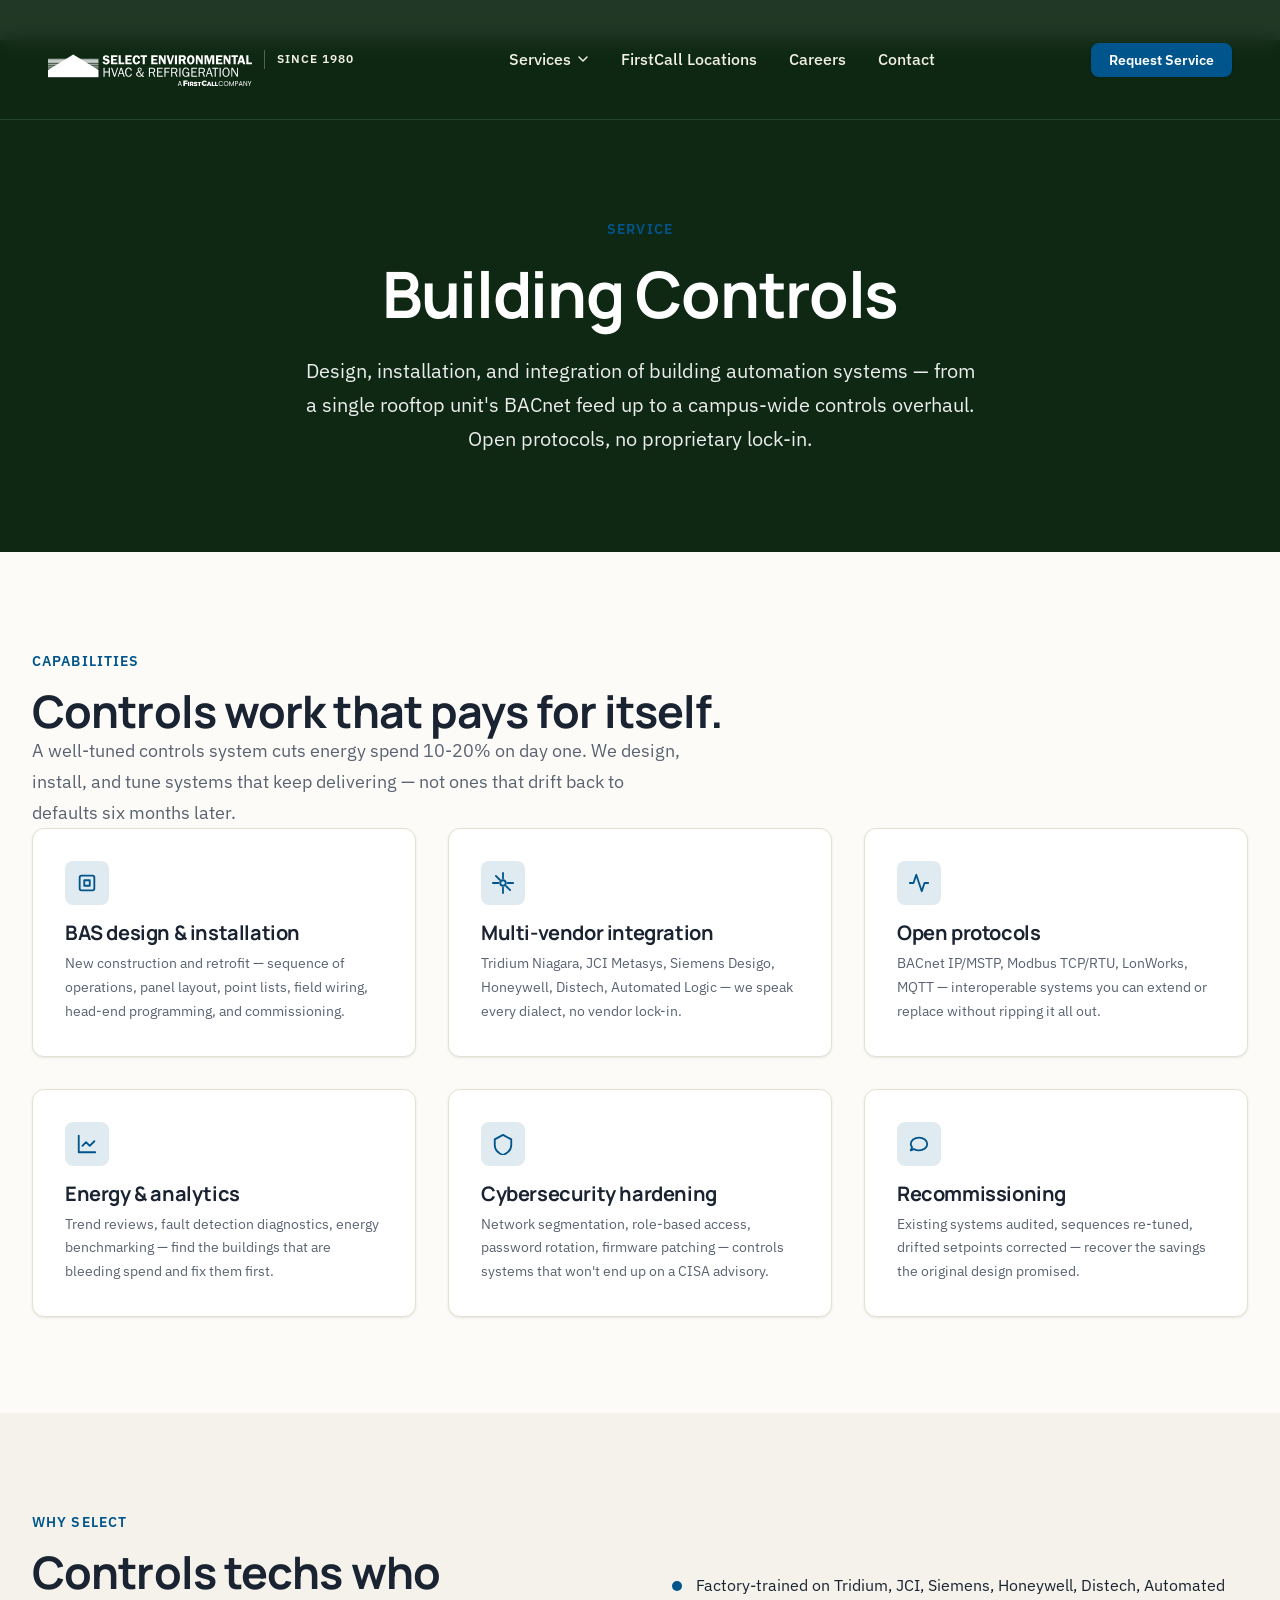
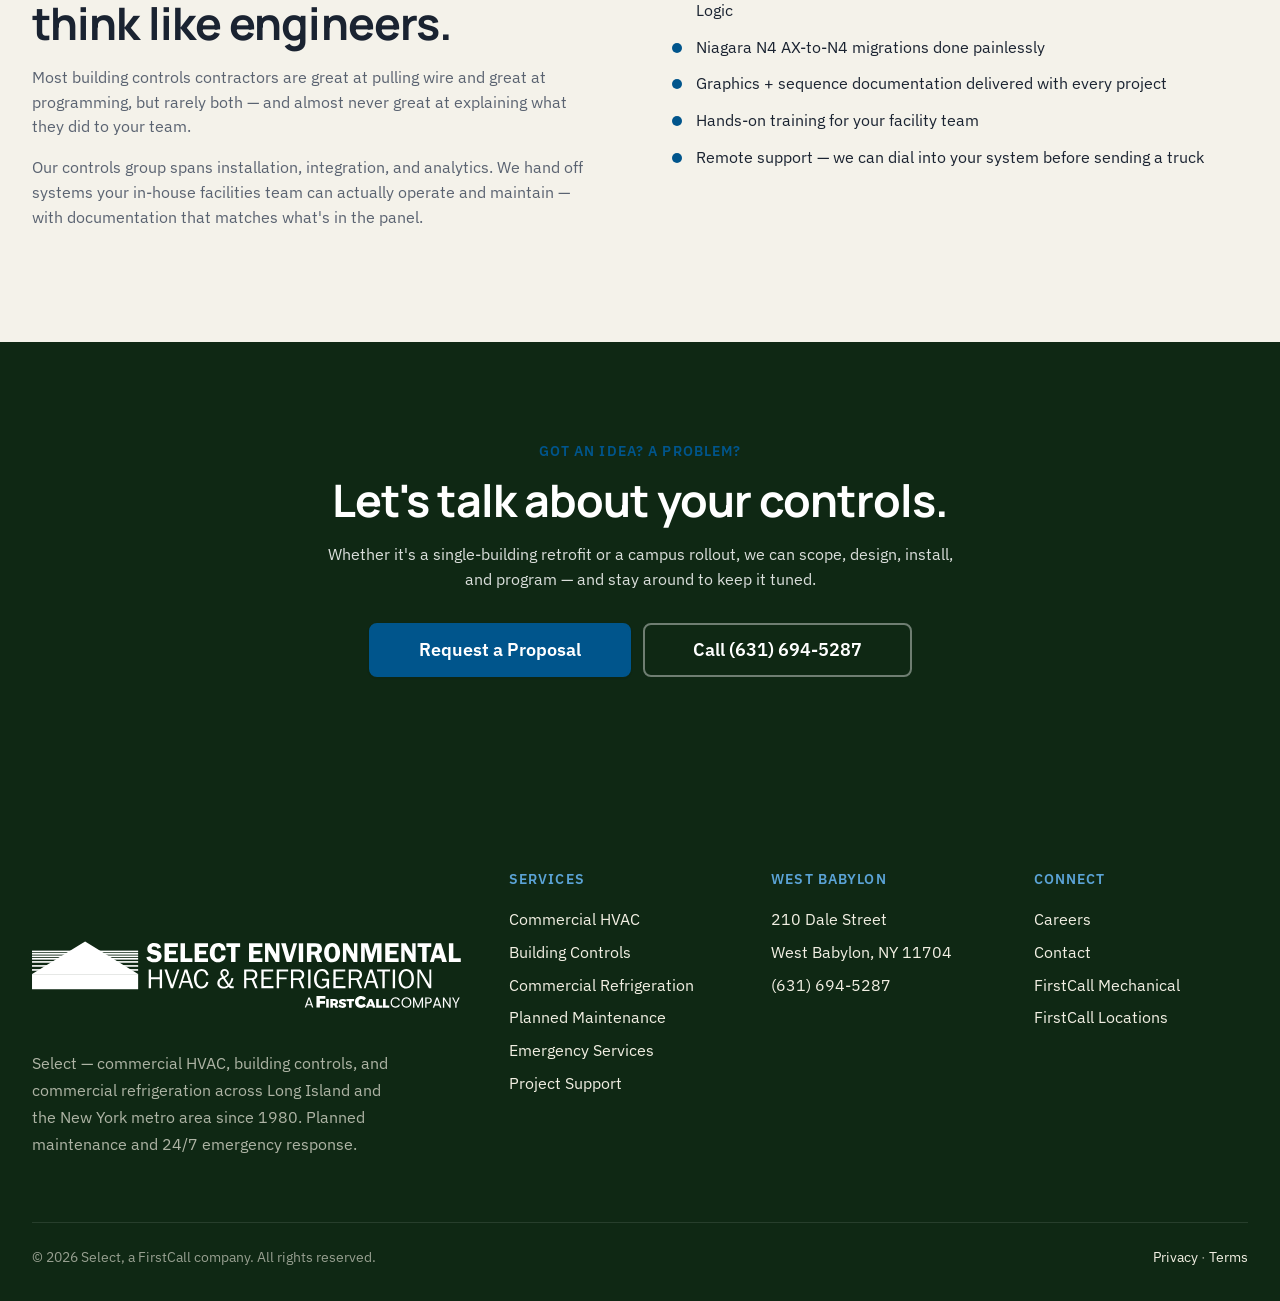
==== commit efaace9d: "fix coloring" ====
--- a/services/building-controls.html
+++ b/services/building-controls.html
@@ -763,7 +763,7 @@
 .form-select:focus {
   outline: none;
   border-color: var(--color-primary-mid);
-  box-shadow: 0 0 0 3px rgba(220, 38, 38, 0.15);
+  box-shadow: 0 0 0 3px rgba(0, 85, 140, 0.15);
 }
 
 .form-textarea {
@@ -824,19 +824,22 @@
   position: sticky;
   top: 0;
   z-index: var(--z-header);
-  background: rgba(0, 0, 107, 0.92);
+  background: rgba(15, 40, 20, 0.92);
   backdrop-filter: saturate(180%) blur(10px);
   -webkit-backdrop-filter: saturate(180%) blur(10px);
-  border-bottom: 1px solid rgba(92, 92, 209, 0.35);
-  height: var(--header-height);
+  border-bottom: 1px solid rgba(74, 125, 82, 0.35);
+  min-height: 120px;
   display: flex;
   align-items: center;
-  transition: box-shadow var(--duration-base) var(--ease-out), background var(--duration-base) var(--ease-out);
+  transition: box-shadow var(--duration-base) var(--ease-out),
+              background var(--duration-base) var(--ease-out),
+              min-height var(--duration-base) var(--ease-out);
 }
 
 .site-header.is-scrolled {
   box-shadow: 0 1px 0 rgba(0,0,0,0.4), var(--shadow-sm);
-  background: rgba(0, 0, 107, 0.97);
+  background: rgba(15, 40, 20, 0.97);
+  min-height: var(--header-height);
 }
 
 .site-header__inner {
@@ -858,9 +861,14 @@
 }
 
 .site-header__logo svg {
-  height: 36px;
+  height: 80px;
   width: auto;
   display: block;
+  transition: height var(--duration-base) var(--ease-out);
+}
+
+.site-header.is-scrolled .site-header__logo svg {
+  height: 40px;
 }
 
 .site-header__tagline {
@@ -937,10 +945,10 @@
   top: calc(100% + 6px);
   left: -8px;
   min-width: 240px;
-  background: rgba(0, 0, 107, 0.97);
+  background: rgba(15, 40, 20, 0.97);
   backdrop-filter: saturate(180%) blur(10px);
   -webkit-backdrop-filter: saturate(180%) blur(10px);
-  border: 1px solid rgba(92, 92, 209, 0.35);
+  border: 1px solid rgba(74, 125, 82, 0.35);
   border-radius: var(--radius-md);
   padding: var(--space-2);
   box-shadow: var(--shadow-lg);
@@ -1034,7 +1042,7 @@
   .site-nav.is-open { transform: translateY(0); }
   .site-nav__link {
     padding-block: var(--space-4);
-    border-bottom: 1px solid rgba(92, 92, 209, 0.4);
+    border-bottom: 1px solid rgba(74, 125, 82, 0.4);
     font-size: var(--text-lg);
   }
   .site-nav__link:last-child { border-bottom: none; }
@@ -1048,7 +1056,7 @@
     width: 100%;
     justify-content: space-between;
     padding-block: var(--space-4);
-    border-bottom: 1px solid rgba(92, 92, 209, 0.4);
+    border-bottom: 1px solid rgba(74, 125, 82, 0.4);
     font-size: var(--text-lg);
     color: var(--color-text-on-dark);
   }
@@ -1073,7 +1081,7 @@
   .site-nav__dropdown-link {
     padding-block: var(--space-3);
     padding-left: var(--space-5);
-    border-bottom: 1px solid rgba(92, 92, 209, 0.25);
+    border-bottom: 1px solid rgba(74, 125, 82, 0.25);
     font-size: var(--text-base);
   }
 }
@@ -1436,7 +1444,7 @@
   width: 44px;
   height: 44px;
   border-radius: var(--radius-md);
-  background: rgba(220, 38, 38, 0.12);
+  background: rgba(0, 85, 140, 0.12);
   color: var(--color-accent);
   display: flex;
   align-items: center;
@@ -1809,7 +1817,7 @@
   <header class="site-header" role="banner">
     <div class="site-header__inner">
       <a class="site-header__logo" href="../index.html" aria-label="Select, home">
-        <svg id="Layer_2" data-name="Layer 2" xmlns="http://www.w3.org/2000/svg" viewBox="0 0 1608.3 630.28">
+        <svg id="Layer_2" data-name="Layer 2" xmlns="http://www.w3.org/2000/svg" viewBox="0 0 1606.92 630.28">
   <defs>
     <style>
       .cls-1 {
@@ -1817,52 +1825,7 @@
       }
 
       .cls-2 {
-        letter-spacing: -.02em;
-      }
-
-      .cls-3, .cls-4 {
         fill: #fff;
-      }
-
-      .cls-5 {
-        letter-spacing: -.04em;
-      }
-
-      .cls-6 {
-        letter-spacing: -.07em;
-      }
-
-      .cls-7 {
-        letter-spacing: -.01em;
-      }
-
-      .cls-8 {
-        letter-spacing: -.05em;
-      }
-
-      .cls-9 {
-        letter-spacing: 0em;
-      }
-
-      .cls-10 {
-        letter-spacing: 0em;
-      }
-
-      .cls-11 {
-        font-family: FranklinGothic-Demi, 'Franklin Gothic Demi';
-        font-weight: 300;
-      }
-
-      .cls-12 {
-        letter-spacing: 0em;
-      }
-
-      .cls-4 {
-        font-size: 105.23px;
-      }
-
-      .cls-13 {
-        font-family: FranklinGothic-Book, 'Franklin Gothic Book';
       }
     </style>
   </defs>
@@ -1877,33 +1840,71 @@
       <rect class="cls-1" y="375.26" width="397.72" height="6.06"/>
       <rect class="cls-1" y="345.21" width="397.72" height="6.06"/>
       <polygon class="cls-1" points=".33 393.93 198.94 271.27 397.4 393.93 .33 393.93"/>
-      <polygon class="cls-3" points="8.46 393.93 198.94 278.79 389.26 393.93 8.46 393.93"/>
+      <polygon class="cls-2" points="8.46 393.93 198.94 278.79 389.26 393.93 8.46 393.93"/>
       <rect class="cls-1" y="393.93" width="397.72" height="56.72"/>
-      <rect class="cls-3" x="4.39" y="400.72" width="388.94" height="43.15"/>
+      <rect class="cls-2" x="4.39" y="400.72" width="388.94" height="43.15"/>
     </g>
     <g>
-      <path class="cls-3" d="M1078.87,486.11v8.62h19.2v9.85h-19.2v14.83h-12.8v-43.14h33.48v9.85h-20.68Z"/>
-      <path class="cls-3" d="M1102.47,519.66v-32.54h9.65v32.54h-9.65Z"/>
-      <path class="cls-3" d="M1132.8,510.84h-5.11v8.77h-9.65v-32.54h15.18c8.73,0,13.74,4.18,13.74,11.56,0,4.83-1.95,8.35-5.48,10.35l6.59,10.63h-10.95l-4.32-8.77ZM1133.21,503.41c2.88,0,4.55-1.58,4.55-4.5s-1.67-4.41-4.55-4.41h-5.52v8.91h5.52Z"/>
-      <path class="cls-3" d="M1177.4,491.02l-3.57,7.43c-3.34-1.9-8.08-3.62-10.82-3.62-1.62,0-2.69.56-2.69,1.76,0,4.78,16.99,1.95,16.99,13.69,0,6.92-6.13,10.21-13.41,10.21-5.52,0-11.56-1.95-15.64-5.15l3.62-7.33c3.34,2.83,8.77,4.97,12.12,4.97,2.04,0,3.34-.7,3.34-2.18,0-4.92-16.99-1.81-16.99-13.28,0-6.27,5.34-10.26,13.46-10.26,4.97,0,10.07,1.49,13.6,3.76Z"/>
-      <path class="cls-3" d="M1197.72,495.21v24.83h-9.7v-24.83h-9.42v-7.71h28.59v7.71h-9.47Z"/>
-      <path class="cls-3" d="M1251.68,484.11l-7.42,8.78c-2.72-3.46-6.74-5.75-10.32-5.75-5.87,0-10.32,4.76-10.32,11.12s4.45,11.19,10.32,11.19c3.34,0,7.35-1.98,10.32-5.01l7.42,7.91c-4.7,5.07-11.8,8.34-18.36,8.34-13.16,0-22.87-9.52-22.87-22.31s9.89-21.94,23.3-21.94c6.55,0,13.53,2.97,17.92,7.66Z"/>
-      <path class="cls-3" d="M1262.45,514.71l-1.95,5.2h-9.93l13.88-32.54h9.93l13.41,32.54h-10.3l-1.9-5.2h-13.14ZM1269.14,497.03l-3.99,10.63h7.89l-3.9-10.63Z"/>
-      <path class="cls-3" d="M1313.08,511.5v8.08h-23.3v-32.54h9.65v24.46h13.65Z"/>
-      <path class="cls-3" d="M1338.78,511.54v8.08h-23.3v-32.54h9.65v24.46h13.65Z"/>
-      <path class="cls-3" d="M1046.26,510.97h-16.1l-2.96,8.52h-5.08l13.34-38.11h5.56l13.29,38.11h-5.08l-2.97-8.52ZM1044.88,506.9l-6.67-19.36-6.67,19.36h13.34Z"/>
+      <path class="cls-2" d="M1078.87,486.11v8.62h19.2v9.85h-19.2v14.83h-12.8v-43.14h33.48v9.85h-20.68Z"/>
+      <path class="cls-2" d="M1102.47,519.66v-32.54h9.65v32.54h-9.65Z"/>
+      <path class="cls-2" d="M1132.8,510.84h-5.11v8.77h-9.65v-32.54h15.18c8.73,0,13.74,4.18,13.74,11.56,0,4.83-1.95,8.35-5.48,10.35l6.59,10.63h-10.95l-4.32-8.77ZM1133.21,503.41c2.88,0,4.55-1.58,4.55-4.5s-1.67-4.41-4.55-4.41h-5.52v8.91h5.52Z"/>
+      <path class="cls-2" d="M1177.4,491.02l-3.57,7.43c-3.34-1.9-8.08-3.62-10.82-3.62-1.62,0-2.69.56-2.69,1.76,0,4.78,16.99,1.95,16.99,13.69,0,6.92-6.13,10.21-13.41,10.21-5.52,0-11.56-1.95-15.64-5.15l3.62-7.33c3.34,2.83,8.77,4.97,12.12,4.97,2.04,0,3.34-.7,3.34-2.18,0-4.92-16.99-1.81-16.99-13.28,0-6.27,5.34-10.26,13.46-10.26,4.97,0,10.07,1.49,13.6,3.76Z"/>
+      <path class="cls-2" d="M1197.72,495.21v24.83h-9.7v-24.83h-9.42v-7.71h28.59v7.71h-9.47Z"/>
+      <path class="cls-2" d="M1251.68,484.11l-7.42,8.78c-2.72-3.46-6.74-5.75-10.32-5.75-5.87,0-10.32,4.76-10.32,11.12s4.45,11.19,10.32,11.19c3.34,0,7.35-1.98,10.32-5.01l7.42,7.91c-4.7,5.07-11.8,8.34-18.36,8.34-13.16,0-22.87-9.52-22.87-22.31s9.89-21.94,23.3-21.94c6.55,0,13.53,2.97,17.92,7.66Z"/>
+      <path class="cls-2" d="M1262.45,514.71l-1.95,5.2h-9.93l13.88-32.54h9.93l13.41,32.54h-10.3l-1.9-5.2h-13.14ZM1269.14,497.03l-3.99,10.63h7.89l-3.9-10.63Z"/>
+      <path class="cls-2" d="M1313.08,511.5v8.08h-23.3v-32.54h9.65v24.46h13.65Z"/>
+      <path class="cls-2" d="M1338.78,511.54v8.08h-23.3v-32.54h9.65v24.46h13.65Z"/>
+      <path class="cls-2" d="M1046.26,510.97h-16.1l-2.96,8.52h-5.08l13.34-38.11h5.56l13.29,38.11h-5.08l-2.97-8.52ZM1044.88,506.9l-6.67-19.36-6.67,19.36h13.34Z"/>
       <g>
-        <path class="cls-3" d="M1346.23,490.43c1.62-2.99,3.84-5.33,6.65-7.01,2.81-1.69,5.92-2.53,9.34-2.53,4.02,0,7.54,1.01,10.54,3.02,3,2.02,5.19,4.88,6.57,8.58h-5.77c-1.02-2.31-2.5-4.09-4.42-5.33-1.92-1.25-4.23-1.87-6.91-1.87s-4.89.62-6.94,1.87c-2.05,1.25-3.65,3.02-4.82,5.31-1.17,2.29-1.75,4.98-1.75,8.06s.58,5.71,1.75,8c1.17,2.29,2.77,4.06,4.82,5.31,2.05,1.25,4.36,1.87,6.94,1.87s4.99-.61,6.91-1.84,3.4-3,4.42-5.31h5.77c-1.38,3.67-3.57,6.5-6.57,8.5-3,2-6.51,3-10.54,3-3.42,0-6.54-.83-9.34-2.5-2.81-1.67-5.02-3.99-6.65-6.96-1.62-2.97-2.44-6.33-2.44-10.06s.81-7.1,2.44-10.09Z"/>
-        <path class="cls-3" d="M1393.83,517.6c-2.82-1.67-5.06-4-6.7-6.99-1.64-2.99-2.46-6.35-2.46-10.09s.82-7.1,2.46-10.09c1.64-2.99,3.87-5.32,6.7-6.98,2.82-1.67,5.95-2.5,9.37-2.5s6.6.83,9.42,2.5c2.82,1.67,5.05,3.99,6.67,6.96,1.62,2.97,2.44,6.34,2.44,10.12s-.81,7.15-2.44,10.12c-1.62,2.97-3.85,5.29-6.67,6.96-2.82,1.67-5.97,2.5-9.42,2.5s-6.55-.83-9.37-2.5ZM1410.16,513.89c2.07-1.25,3.69-3.03,4.87-5.33s1.77-4.99,1.77-8.03-.59-5.77-1.77-8.06c-1.18-2.29-2.8-4.06-4.84-5.31-2.05-1.25-4.38-1.87-6.99-1.87s-4.94.62-6.99,1.87c-2.05,1.25-3.66,3.02-4.84,5.31-1.18,2.29-1.77,4.98-1.77,8.06s.59,5.72,1.77,8.03c1.18,2.31,2.81,4.09,4.87,5.33,2.06,1.25,4.39,1.87,6.96,1.87s4.9-.62,6.96-1.87Z"/>
-        <path class="cls-3" d="M1465.52,481.66v38.06h-4.82v-28.38l-12.18,28.38h-3.39l-12.23-28.44v28.44h-4.82v-38.06h5.19l13.55,31.46,13.55-31.46h5.14Z"/>
-        <path class="cls-3" d="M1495.19,500.55c-2.1,2.11-5.3,3.16-9.61,3.16h-7.09v16h-4.82v-38.33h11.91c4.16,0,7.33,1.04,9.5,3.13,2.17,2.09,3.26,4.79,3.26,8.08s-1.05,5.84-3.15,7.95ZM1491.51,497.78c1.27-1.21,1.91-2.93,1.91-5.17,0-4.73-2.61-7.09-7.84-7.09h-7.09v14.08h7.09c2.68,0,4.66-.6,5.93-1.81Z"/>
-        <path class="cls-3" d="M1526.14,511.2h-16.1l-2.96,8.53h-5.08l13.34-38.12h5.56l13.29,38.12h-5.08l-2.97-8.53ZM1524.76,507.13l-6.67-19.36-6.67,19.36h13.34Z"/>
-        <path class="cls-3" d="M1569.03,519.72h-4.82l-19.38-30.52v30.52h-4.82v-38.39h4.82l19.38,30.47v-30.47h4.82v38.39Z"/>
-        <path class="cls-3" d="M1603.07,481.39l-12.02,23.87v14.46h-4.82v-14.46l-12.07-23.87h5.35l9.11,19.42,9.11-19.42h5.35Z"/>
+        <path class="cls-2" d="M1346.23,490.43c1.62-2.99,3.84-5.33,6.65-7.01,2.81-1.69,5.92-2.53,9.34-2.53,4.02,0,7.54,1.01,10.54,3.02,3,2.02,5.19,4.88,6.57,8.58h-5.77c-1.02-2.31-2.5-4.09-4.42-5.33-1.92-1.25-4.23-1.87-6.91-1.87s-4.89.62-6.94,1.87c-2.05,1.25-3.65,3.02-4.82,5.31-1.17,2.29-1.75,4.98-1.75,8.06s.58,5.71,1.75,8c1.17,2.29,2.77,4.06,4.82,5.31,2.05,1.25,4.36,1.87,6.94,1.87s4.99-.61,6.91-1.84,3.4-3,4.42-5.31h5.77c-1.38,3.67-3.57,6.5-6.57,8.5-3,2-6.51,3-10.54,3-3.42,0-6.54-.83-9.34-2.5-2.81-1.67-5.02-3.99-6.65-6.96-1.62-2.97-2.44-6.33-2.44-10.06s.81-7.1,2.44-10.09Z"/>
+        <path class="cls-2" d="M1393.83,517.6c-2.82-1.67-5.06-4-6.7-6.99-1.64-2.99-2.46-6.35-2.46-10.09s.82-7.1,2.46-10.09c1.64-2.99,3.87-5.32,6.7-6.98,2.82-1.67,5.95-2.5,9.37-2.5s6.6.83,9.42,2.5c2.82,1.67,5.05,3.99,6.67,6.96,1.62,2.97,2.44,6.34,2.44,10.12s-.81,7.15-2.44,10.12c-1.62,2.97-3.85,5.29-6.67,6.96-2.82,1.67-5.97,2.5-9.42,2.5s-6.55-.83-9.37-2.5ZM1410.16,513.89c2.07-1.25,3.69-3.03,4.87-5.33s1.77-4.99,1.77-8.03-.59-5.77-1.77-8.06c-1.18-2.29-2.8-4.06-4.84-5.31-2.05-1.25-4.38-1.87-6.99-1.87s-4.94.62-6.99,1.87c-2.05,1.25-3.66,3.02-4.84,5.31-1.18,2.29-1.77,4.98-1.77,8.06s.59,5.72,1.77,8.03c1.18,2.31,2.81,4.09,4.87,5.33,2.06,1.25,4.39,1.87,6.96,1.87s4.9-.62,6.96-1.87Z"/>
+        <path class="cls-2" d="M1465.52,481.66v38.06h-4.82v-28.38l-12.18,28.38h-3.39l-12.23-28.44v28.44h-4.82v-38.06h5.19l13.55,31.46,13.55-31.46h5.14Z"/>
+        <path class="cls-2" d="M1495.19,500.55c-2.1,2.11-5.3,3.16-9.61,3.16h-7.09v16h-4.82v-38.33h11.91c4.16,0,7.33,1.04,9.5,3.13,2.17,2.09,3.26,4.79,3.26,8.08s-1.05,5.84-3.15,7.95ZM1491.51,497.78c1.27-1.21,1.91-2.93,1.91-5.17,0-4.73-2.61-7.09-7.84-7.09h-7.09v14.08h7.09c2.68,0,4.66-.6,5.93-1.81Z"/>
+        <path class="cls-2" d="M1526.14,511.2h-16.1l-2.96,8.53h-5.08l13.34-38.12h5.56l13.29,38.12h-5.08l-2.97-8.53ZM1524.76,507.13l-6.67-19.36-6.67,19.36h13.34Z"/>
+        <path class="cls-2" d="M1569.03,519.72h-4.82l-19.38-30.52v30.52h-4.82v-38.39h4.82l19.38,30.47v-30.47h4.82v38.39Z"/>
+        <path class="cls-2" d="M1603.07,481.39l-12.02,23.87v14.46h-4.82v-14.46l-12.07-23.87h5.35l9.11,19.42,9.11-19.42h5.35Z"/>
       </g>
     </g>
     <text/>
-    <text class="cls-4" transform="translate(428.47 348.69)"><tspan class="cls-11"><tspan x="0" y="0">SELECT ENVI</tspan><tspan class="cls-7" x="594.77" y="0">R</tspan><tspan class="cls-9" x="662.55" y="0">ONMEN</tspan><tspan class="cls-8" x="1016.33" y="0">T</tspan><tspan class="cls-10" x="1062.88" y="0">AL</tspan></tspan><tspan class="cls-13"><tspan x="0" y="97.89">H</tspan><tspan class="cls-5" x="67.62" y="97.89">V</tspan><tspan class="cls-2" x="120.29" y="97.89">A</tspan><tspan class="cls-12" x="174.04" y="97.89">C &amp; REFRIGER</tspan><tspan class="cls-6" x="814.34" y="97.89">A</tspan><tspan class="cls-10" x="863.56" y="97.89">TION</tspan></tspan></text>
+    <g>
+      <path class="cls-2" d="M483.97,293.97l-13.98,4.68c-1.88-5.55-5.86-8.32-11.94-8.32-6.49,0-9.74,2.11-9.74,6.32,0,1.68.61,3.1,1.82,4.26,1.21,1.17,3.96,2.18,8.23,3.04,7.15,1.44,12.38,2.9,15.7,4.37,3.32,1.47,6.11,3.84,8.39,7.12,2.28,3.27,3.41,6.93,3.41,10.97,0,6.34-2.44,11.82-7.32,16.44-4.88,4.62-12.11,6.94-21.69,6.94-7.19,0-13.31-1.64-18.35-4.91-5.05-3.27-8.38-8.13-9.98-14.57l15.21-3.44c1.71,6.54,6.46,9.81,14.26,9.81,3.76,0,6.56-.73,8.41-2.18,1.85-1.46,2.77-3.19,2.77-5.21s-.84-3.65-2.51-4.78c-1.68-1.13-4.91-2.19-9.7-3.19-8.93-1.85-15.29-4.38-19.09-7.58-3.8-3.2-5.7-7.89-5.7-14.05s2.27-11.49,6.8-15.77,10.69-6.42,18.45-6.42c13.76,0,22.6,5.5,26.54,16.49Z"/>
+      <path class="cls-2" d="M546.71,291.92h-33.4v14.39h26.26v13.21h-26.26v15.31h33.4v13.87h-50.1v-70.14h50.1v13.36Z"/>
+      <path class="cls-2" d="M573.22,334.82h27.9v13.87h-44.55v-70.14h16.65v56.27Z"/>
+      <path class="cls-2" d="M659.65,291.92h-33.4v14.39h26.26v13.21h-26.26v15.31h33.4v13.87h-50.1v-70.14h50.1v13.36Z"/>
+      <path class="cls-2" d="M726.09,304.66l-17.21,1.08c-.24-9.9-4.1-14.85-11.59-14.85-8.58,0-12.87,7.62-12.87,22.87,0,8.8,1.17,14.77,3.5,17.91,2.33,3.13,5.6,4.7,9.78,4.7,6.8,0,10.95-4.42,12.46-13.26l15.93.98c-1.03,8.39-4.15,14.77-9.38,19.14-5.22,4.37-11.62,6.55-19.19,6.55-9.28,0-16.83-3.2-22.63-9.61-5.81-6.41-8.71-15.26-8.71-26.57,0-10.58,2.81-19.25,8.43-26,5.62-6.75,13.29-10.12,23.02-10.12,16.85,0,26.34,9.06,28.47,27.18Z"/>
+      <path class="cls-2" d="M779.99,278.55v13.87h-17.37v56.27h-16.65v-56.27h-17.47v-13.87h51.49Z"/>
+      <path class="cls-2" d="M863.44,291.92h-33.4v14.39h26.26v13.21h-26.26v15.31h33.4v13.87h-50.1v-70.14h50.1v13.36Z"/>
+      <path class="cls-2" d="M927.26,278.55v70.14h-14.02l-27.45-47.38c.03,1.2.07,1.99.1,2.36.14,1.2.21,2.21.21,3.03v41.98h-12.79v-70.14h17.71l23.86,41.36c-.21-2.05-.31-3.61-.31-4.68v-36.69h12.69Z"/>
+      <path class="cls-2" d="M993.49,278.55l-21.19,70.14h-17.66l-21.07-70.14h17.49l14.03,50.15,14.61-50.15h13.78Z"/>
+      <path class="cls-2" d="M1016.2,278.55v70.14h-16.39v-70.14h16.39Z"/>
+      <path class="cls-2" d="M1046.83,320.9v27.8h-16.54v-70.14h30.83c5.69,0,10.25.66,13.69,1.98,3.44,1.32,6.29,3.74,8.55,7.27s3.39,7.45,3.39,11.76c0,8.42-4.06,14.46-12.18,18.13l12.95,31.01h-18.15l-10.77-27.8h-11.77ZM1046.83,291.04v17.88h10.07c3.29,0,5.68-.23,7.17-.69,1.49-.46,2.82-1.49,3.98-3.08,1.16-1.59,1.75-3.42,1.75-5.47s-.58-3.7-1.75-5.24c-1.17-1.54-2.43-2.49-3.8-2.85-1.37-.36-3.94-.54-7.71-.54h-9.71Z"/>
+      <path class="cls-2" d="M1124.39,349.77c-9.45,0-16.75-3.55-21.92-10.64s-7.75-15.67-7.75-25.74,2.62-18.79,7.86-25.64c5.24-6.85,12.7-10.28,22.38-10.28s17.17,3.66,22.15,10.97c4.98,7.31,7.47,15.68,7.47,25.1,0,10.17-2.57,18.75-7.7,25.74-5.13,6.99-12.63,10.48-22.49,10.48ZM1124.86,290.89c-8.62,0-12.92,7.57-12.92,22.71s4.31,22.76,12.92,22.76,12.51-7.57,12.51-22.71-4.17-22.76-12.51-22.76Z"/>
+      <path class="cls-2" d="M1219.28,278.55v70.14h-14.02l-27.45-47.38c.03,1.2.07,1.99.1,2.36.14,1.2.21,2.21.21,3.03v41.98h-12.79v-70.14h17.71l23.86,41.36c-.21-2.05-.31-3.61-.31-4.68v-36.69h12.69Z"/>
+      <path class="cls-2" d="M1264.43,348.69l-17.31-57.19v57.19h-13.77v-70.14h25.58l12.31,41.98,12.95-41.98h25.67v70.14h-16.55v-57.19l-17.64,57.19h-11.25Z"/>
+      <path class="cls-2" d="M1373.94,291.92h-33.4v14.39h26.26v13.21h-26.26v15.31h33.4v13.87h-50.1v-70.14h50.1v13.36Z"/>
+      <path class="cls-2" d="M1437.76,278.55v70.14h-14.02l-27.45-47.38c.03,1.2.07,1.99.1,2.36.14,1.2.21,2.21.21,3.03v41.98h-12.79v-70.14h17.71l23.86,41.36c-.21-2.05-.31-3.61-.31-4.68v-36.69h12.69Z"/>
+      <path class="cls-2" d="M1496.29,278.55v13.87h-17.37v56.27h-16.65v-56.27h-17.47v-13.87h51.49Z"/>
+      <path class="cls-2" d="M1532.86,278.55l21.96,70.14h-17.66l-4.32-14.44h-22.68l-4.4,14.44h-14.41l22.48-70.14h19.02ZM1514.1,321.31h14.86l-7.37-24.61-7.5,24.61Z"/>
+      <path class="cls-2" d="M1579.02,334.82h27.9v13.87h-44.55v-70.14h16.65v56.27Z"/>
+      <path class="cls-2" d="M487.36,446.59h-8.79v-33.4h-32.53v33.4h-8.79v-70.14h8.79v29.03h32.53v-29.03h8.79v70.14Z"/>
+      <path class="cls-2" d="M552.2,376.45l-23.63,70.14h-8.49l-23.63-70.14h9.2l19.55,57.86,19.36-57.86h7.64Z"/>
+      <path class="cls-2" d="M604.78,446.59h-8.97l-7.05-20.5h-26.03l-6.28,20.5h-7.35l22.79-70.14h9.94l22.94,70.14ZM586.89,419.51l-10.87-33.71-10.85,33.71h21.72Z"/>
+      <path class="cls-2" d="M653.33,423l8.02,1.8c-3.84,15.48-12.5,23.23-26,23.23-8.87,0-15.83-3.58-20.89-10.75-5.05-7.17-7.58-15.97-7.58-26.43s2.64-19.47,7.91-26.02c5.27-6.55,12.35-9.82,21.22-9.82,13.15,0,21.6,7.52,25.33,22.56l-8.27,1.64c-3.01-11.17-8.72-16.75-17.11-16.75-6.2,0-11,2.59-14.41,7.78s-5.11,12.48-5.11,21.86c0,8.6,1.75,15.49,5.24,20.68,3.49,5.19,8.12,7.79,13.87,7.79,8.94,0,14.87-5.86,17.78-17.57Z"/>
+      <path class="cls-2" d="M756.1,439.19v7.4c-3.12.51-5.66.77-7.61.77-1.44,0-2.97-.25-4.6-.76-1.63-.51-4-2.36-7.12-5.56-5.55,4.66-11.81,6.99-18.8,6.99s-12.8-2.03-17.13-6.09c-4.33-4.06-6.5-8.97-6.5-14.72,0-4.59,1.53-8.83,4.58-12.72,3.06-3.89,7.57-6.81,13.55-8.76-4.48-6.51-6.72-11.85-6.73-16.03,0-3.97,1.42-7.42,4.27-10.33,2.85-2.91,6.64-4.37,11.37-4.37s8.74,1.35,11.81,4.06c3.07,2.71,4.61,6.36,4.61,10.95,0,7.47-4.92,13.54-14.76,18.2l14.78,22.46c4.78-6.08,7.94-13.58,9.48-22.48l7.5,1.59c-2.09,10.12-6.39,18.88-12.9,26.29,2.23,2.41,4.73,3.61,7.5,3.61,1.27,0,3.49-.17,6.68-.51ZM715.93,411.03c-4.87,2.09-8.22,4.33-10.06,6.75-1.83,2.41-2.75,5.43-2.75,9.05,0,4.96,1.58,8.62,4.76,10.98,3.17,2.36,6.86,3.54,11.08,3.54,5.35,0,9.96-1.85,13.83-5.54l-16.86-24.78ZM719.42,403.21c5.53-3.05,8.87-5.51,10-7.36,1.13-1.85,1.7-3.64,1.7-5.36,0-2.44-.87-4.54-2.62-6.31s-3.97-2.65-6.68-2.65c-2.47,0-4.5.78-6.11,2.34-1.61,1.56-2.42,3.32-2.42,5.27,0,3.02,2.04,7.71,6.12,14.07Z"/>
+      <path class="cls-2" d="M845.45,446.59h-9.21l-12.93-30.37h-20.1v30.37h-8.22v-70.14h27.65c7.5,0,13.06,2.05,16.67,6.14,3.61,4.09,5.42,8.57,5.42,13.44,0,3.73-1.01,7.31-3.03,10.74-2.02,3.43-5.36,5.88-10.02,7.35l13.77,32.47ZM803.22,409.08h18.35c4.83,0,8.43-1.28,10.82-3.83,2.38-2.55,3.57-5.68,3.57-9.38s-1.26-6.58-3.78-8.63-5.7-3.08-9.53-3.08h-19.42v24.92Z"/>
+      <path class="cls-2" d="M904.86,438.88v7.71h-45.37v-70.14h44.4v7.71h-35.61v22.3h28.26v7.14h-28.26v25.28h36.59Z"/>
+      <path class="cls-2" d="M925.92,446.59h-8.79v-70.14h42.96v7.71h-34.17v22.15h28.31v7.09h-28.31v33.19Z"/>
+      <path class="cls-2" d="M1021.03,446.59h-9.21l-12.93-30.37h-20.1v30.37h-8.22v-70.14h27.64c7.5,0,13.06,2.05,16.67,6.14,3.61,4.09,5.42,8.57,5.42,13.44,0,3.73-1.01,7.31-3.03,10.74-2.02,3.43-5.36,5.88-10.02,7.35l13.77,32.47ZM978.8,409.08h18.34c4.83,0,8.43-1.28,10.82-3.83,2.38-2.55,3.57-5.68,3.57-9.38s-1.26-6.58-3.78-8.63-5.7-3.08-9.53-3.08h-19.42v24.92Z"/>
+      <path class="cls-2" d="M1043.85,446.59h-8.79v-70.14h8.79v70.14Z"/>
+      <path class="cls-2" d="M1113.32,411.23v36.33h-5.37l-2.42-8.79c-4.32,6.17-10.75,9.25-19.28,9.25-9.25,0-16.45-3.48-21.59-10.44-5.14-6.96-7.71-15.41-7.71-25.35,0-10.63,2.72-19.49,8.17-26.58,5.45-7.1,12.85-10.64,22.2-10.64,12.92,0,21.34,6.78,25.28,20.35l-8.32,2c-1.2-5.21-3.44-8.99-6.73-11.36-3.29-2.36-6.89-3.54-10.79-3.54-6.92,0-12.02,2.79-15.31,8.38-3.29,5.59-4.93,12.6-4.93,21.03,0,9.09,1.84,16.19,5.52,21.32,3.68,5.12,8.69,7.69,15.03,7.69,4.93,0,9.05-1.64,12.36-4.92,3.31-3.28,4.96-7.8,4.96-13.57,0-1.06-.03-2.33-.1-3.81h-17.37v-7.35h26.41Z"/>
+      <path class="cls-2" d="M1174.83,438.88v7.71h-45.37v-70.14h44.4v7.71h-35.61v22.3h28.26v7.14h-28.26v25.28h36.59Z"/>
+      <path class="cls-2" d="M1237.57,446.59h-9.21l-12.93-30.37h-20.1v30.37h-8.22v-70.14h27.64c7.5,0,13.06,2.05,16.67,6.14,3.61,4.09,5.42,8.57,5.42,13.44,0,3.73-1.01,7.31-3.03,10.74-2.02,3.43-5.36,5.88-10.02,7.35l13.77,32.47ZM1195.33,409.08h18.34c4.83,0,8.43-1.28,10.82-3.83,2.38-2.55,3.57-5.68,3.57-9.38s-1.26-6.58-3.78-8.63-5.7-3.08-9.53-3.08h-19.42v24.92Z"/>
+      <path class="cls-2" d="M1298.83,446.59h-8.97l-7.05-20.5h-26.03l-6.28,20.5h-7.35l22.79-70.14h9.94l22.94,70.14ZM1280.93,419.51l-10.87-33.71-10.85,33.71h21.71Z"/>
+      <path class="cls-2" d="M1321.99,446.59h-8.79v-62.43h-20.09v-7.71h49.02v7.71h-20.14v62.43Z"/>
+      <path class="cls-2" d="M1360.68,446.59h-8.79v-70.14h8.79v70.14Z"/>
+      <path class="cls-2" d="M1402.41,448.03c-9.01,0-16.03-3.5-21.07-10.51-5.04-7.01-7.55-15.61-7.55-25.79s2.64-19.4,7.91-26.33c5.27-6.92,12.26-10.39,20.96-10.39s15.62,3.4,20.86,10.21,7.86,15.38,7.86,25.74-2.54,18.61-7.63,25.99c-5.09,7.39-12.2,11.08-21.35,11.08ZM1402.61,440.88c6.13,0,10.93-2.79,14.39-8.38,3.46-5.59,5.19-12.79,5.19-21.6s-1.79-16.1-5.37-21.14c-3.58-5.04-8.33-7.56-14.26-7.56s-10.76,2.73-14.28,8.18c-3.53,5.45-5.29,12.58-5.29,21.39s1.78,15.61,5.34,21.01,8.32,8.1,14.29,8.1Z"/>
+      <path class="cls-2" d="M1496.24,446.59h-8.53l-36.28-61.15.1,4.62c.1,1.75.15,3.22.15,4.42v52.1h-7.09v-70.14h11l33.91,57.16-.1-4.88c-.07-1.92-.1-3.61-.1-5.08v-47.2h6.94v70.14Z"/>
+    </g>
   </g>
 </svg>
         <span class="site-header__tagline">Since 1980</span>
@@ -2061,7 +2062,7 @@
     <div class="container">
       <div class="site-footer__grid">
         <div class="site-footer__brand">
-          <svg id="Layer_2" data-name="Layer 2" xmlns="http://www.w3.org/2000/svg" viewBox="0 0 1608.3 630.28">
+          <svg id="Layer_2" data-name="Layer 2" xmlns="http://www.w3.org/2000/svg" viewBox="0 0 1606.92 630.28">
   <defs>
     <style>
       .cls-1 {
@@ -2069,52 +2070,7 @@
       }
 
       .cls-2 {
-        letter-spacing: -.02em;
-      }
-
-      .cls-3, .cls-4 {
         fill: #fff;
-      }
-
-      .cls-5 {
-        letter-spacing: -.04em;
-      }
-
-      .cls-6 {
-        letter-spacing: -.07em;
-      }
-
-      .cls-7 {
-        letter-spacing: -.01em;
-      }
-
-      .cls-8 {
-        letter-spacing: -.05em;
-      }
-
-      .cls-9 {
-        letter-spacing: 0em;
-      }
-
-      .cls-10 {
-        letter-spacing: 0em;
-      }
-
-      .cls-11 {
-        font-family: FranklinGothic-Demi, 'Franklin Gothic Demi';
-        font-weight: 300;
-      }
-
-      .cls-12 {
-        letter-spacing: 0em;
-      }
-
-      .cls-4 {
-        font-size: 105.23px;
-      }
-
-      .cls-13 {
-        font-family: FranklinGothic-Book, 'Franklin Gothic Book';
       }
     </style>
   </defs>
@@ -2129,33 +2085,71 @@
       <rect class="cls-1" y="375.26" width="397.72" height="6.06"/>
       <rect class="cls-1" y="345.21" width="397.72" height="6.06"/>
       <polygon class="cls-1" points=".33 393.93 198.94 271.27 397.4 393.93 .33 393.93"/>
-      <polygon class="cls-3" points="8.46 393.93 198.94 278.79 389.26 393.93 8.46 393.93"/>
+      <polygon class="cls-2" points="8.46 393.93 198.94 278.79 389.26 393.93 8.46 393.93"/>
       <rect class="cls-1" y="393.93" width="397.72" height="56.72"/>
-      <rect class="cls-3" x="4.39" y="400.72" width="388.94" height="43.15"/>
+      <rect class="cls-2" x="4.39" y="400.72" width="388.94" height="43.15"/>
     </g>
     <g>
-      <path class="cls-3" d="M1078.87,486.11v8.62h19.2v9.85h-19.2v14.83h-12.8v-43.14h33.48v9.85h-20.68Z"/>
-      <path class="cls-3" d="M1102.47,519.66v-32.54h9.65v32.54h-9.65Z"/>
-      <path class="cls-3" d="M1132.8,510.84h-5.11v8.77h-9.65v-32.54h15.18c8.73,0,13.74,4.18,13.74,11.56,0,4.83-1.95,8.35-5.48,10.35l6.59,10.63h-10.95l-4.32-8.77ZM1133.21,503.41c2.88,0,4.55-1.58,4.55-4.5s-1.67-4.41-4.55-4.41h-5.52v8.91h5.52Z"/>
-      <path class="cls-3" d="M1177.4,491.02l-3.57,7.43c-3.34-1.9-8.08-3.62-10.82-3.62-1.62,0-2.69.56-2.69,1.76,0,4.78,16.99,1.95,16.99,13.69,0,6.92-6.13,10.21-13.41,10.21-5.52,0-11.56-1.95-15.64-5.15l3.62-7.33c3.34,2.83,8.77,4.97,12.12,4.97,2.04,0,3.34-.7,3.34-2.18,0-4.92-16.99-1.81-16.99-13.28,0-6.27,5.34-10.26,13.46-10.26,4.97,0,10.07,1.49,13.6,3.76Z"/>
-      <path class="cls-3" d="M1197.72,495.21v24.83h-9.7v-24.83h-9.42v-7.71h28.59v7.71h-9.47Z"/>
-      <path class="cls-3" d="M1251.68,484.11l-7.42,8.78c-2.72-3.46-6.74-5.75-10.32-5.75-5.87,0-10.32,4.76-10.32,11.12s4.45,11.19,10.32,11.19c3.34,0,7.35-1.98,10.32-5.01l7.42,7.91c-4.7,5.07-11.8,8.34-18.36,8.34-13.16,0-22.87-9.52-22.87-22.31s9.89-21.94,23.3-21.94c6.55,0,13.53,2.97,17.92,7.66Z"/>
-      <path class="cls-3" d="M1262.45,514.71l-1.95,5.2h-9.93l13.88-32.54h9.93l13.41,32.54h-10.3l-1.9-5.2h-13.14ZM1269.14,497.03l-3.99,10.63h7.89l-3.9-10.63Z"/>
-      <path class="cls-3" d="M1313.08,511.5v8.08h-23.3v-32.54h9.65v24.46h13.65Z"/>
-      <path class="cls-3" d="M1338.78,511.54v8.08h-23.3v-32.54h9.65v24.46h13.65Z"/>
-      <path class="cls-3" d="M1046.26,510.97h-16.1l-2.96,8.52h-5.08l13.34-38.11h5.56l13.29,38.11h-5.08l-2.97-8.52ZM1044.88,506.9l-6.67-19.36-6.67,19.36h13.34Z"/>
+      <path class="cls-2" d="M1078.87,486.11v8.62h19.2v9.85h-19.2v14.83h-12.8v-43.14h33.48v9.85h-20.68Z"/>
+      <path class="cls-2" d="M1102.47,519.66v-32.54h9.65v32.54h-9.65Z"/>
+      <path class="cls-2" d="M1132.8,510.84h-5.11v8.77h-9.65v-32.54h15.18c8.73,0,13.74,4.18,13.74,11.56,0,4.83-1.95,8.35-5.48,10.35l6.59,10.63h-10.95l-4.32-8.77ZM1133.21,503.41c2.88,0,4.55-1.58,4.55-4.5s-1.67-4.41-4.55-4.41h-5.52v8.91h5.52Z"/>
+      <path class="cls-2" d="M1177.4,491.02l-3.57,7.43c-3.34-1.9-8.08-3.62-10.82-3.62-1.62,0-2.69.56-2.69,1.76,0,4.78,16.99,1.95,16.99,13.69,0,6.92-6.13,10.21-13.41,10.21-5.52,0-11.56-1.95-15.64-5.15l3.62-7.33c3.34,2.83,8.77,4.97,12.12,4.97,2.04,0,3.34-.7,3.34-2.18,0-4.92-16.99-1.81-16.99-13.28,0-6.27,5.34-10.26,13.46-10.26,4.97,0,10.07,1.49,13.6,3.76Z"/>
+      <path class="cls-2" d="M1197.72,495.21v24.83h-9.7v-24.83h-9.42v-7.71h28.59v7.71h-9.47Z"/>
+      <path class="cls-2" d="M1251.68,484.11l-7.42,8.78c-2.72-3.46-6.74-5.75-10.32-5.75-5.87,0-10.32,4.76-10.32,11.12s4.45,11.19,10.32,11.19c3.34,0,7.35-1.98,10.32-5.01l7.42,7.91c-4.7,5.07-11.8,8.34-18.36,8.34-13.16,0-22.87-9.52-22.87-22.31s9.89-21.94,23.3-21.94c6.55,0,13.53,2.97,17.92,7.66Z"/>
+      <path class="cls-2" d="M1262.45,514.71l-1.95,5.2h-9.93l13.88-32.54h9.93l13.41,32.54h-10.3l-1.9-5.2h-13.14ZM1269.14,497.03l-3.99,10.63h7.89l-3.9-10.63Z"/>
+      <path class="cls-2" d="M1313.08,511.5v8.08h-23.3v-32.54h9.65v24.46h13.65Z"/>
+      <path class="cls-2" d="M1338.78,511.54v8.08h-23.3v-32.54h9.65v24.46h13.65Z"/>
+      <path class="cls-2" d="M1046.26,510.97h-16.1l-2.96,8.52h-5.08l13.34-38.11h5.56l13.29,38.11h-5.08l-2.97-8.52ZM1044.88,506.9l-6.67-19.36-6.67,19.36h13.34Z"/>
       <g>
-        <path class="cls-3" d="M1346.23,490.43c1.62-2.99,3.84-5.33,6.65-7.01,2.81-1.69,5.92-2.53,9.34-2.53,4.02,0,7.54,1.01,10.54,3.02,3,2.02,5.19,4.88,6.57,8.58h-5.77c-1.02-2.31-2.5-4.09-4.42-5.33-1.92-1.25-4.23-1.87-6.91-1.87s-4.89.62-6.94,1.87c-2.05,1.25-3.65,3.02-4.82,5.31-1.17,2.29-1.75,4.98-1.75,8.06s.58,5.71,1.75,8c1.17,2.29,2.77,4.06,4.82,5.31,2.05,1.25,4.36,1.87,6.94,1.87s4.99-.61,6.91-1.84,3.4-3,4.42-5.31h5.77c-1.38,3.67-3.57,6.5-6.57,8.5-3,2-6.51,3-10.54,3-3.42,0-6.54-.83-9.34-2.5-2.81-1.67-5.02-3.99-6.65-6.96-1.62-2.97-2.44-6.33-2.44-10.06s.81-7.1,2.44-10.09Z"/>
-        <path class="cls-3" d="M1393.83,517.6c-2.82-1.67-5.06-4-6.7-6.99-1.64-2.99-2.46-6.35-2.46-10.09s.82-7.1,2.46-10.09c1.64-2.99,3.87-5.32,6.7-6.98,2.82-1.67,5.95-2.5,9.37-2.5s6.6.83,9.42,2.5c2.82,1.67,5.05,3.99,6.67,6.96,1.62,2.97,2.44,6.34,2.44,10.12s-.81,7.15-2.44,10.12c-1.62,2.97-3.85,5.29-6.67,6.96-2.82,1.67-5.97,2.5-9.42,2.5s-6.55-.83-9.37-2.5ZM1410.16,513.89c2.07-1.25,3.69-3.03,4.87-5.33s1.77-4.99,1.77-8.03-.59-5.77-1.77-8.06c-1.18-2.29-2.8-4.06-4.84-5.31-2.05-1.25-4.38-1.87-6.99-1.87s-4.94.62-6.99,1.87c-2.05,1.25-3.66,3.02-4.84,5.31-1.18,2.29-1.77,4.98-1.77,8.06s.59,5.72,1.77,8.03c1.18,2.31,2.81,4.09,4.87,5.33,2.06,1.25,4.39,1.87,6.96,1.87s4.9-.62,6.96-1.87Z"/>
-        <path class="cls-3" d="M1465.52,481.66v38.06h-4.82v-28.38l-12.18,28.38h-3.39l-12.23-28.44v28.44h-4.82v-38.06h5.19l13.55,31.46,13.55-31.46h5.14Z"/>
-        <path class="cls-3" d="M1495.19,500.55c-2.1,2.11-5.3,3.16-9.61,3.16h-7.09v16h-4.82v-38.33h11.91c4.16,0,7.33,1.04,9.5,3.13,2.17,2.09,3.26,4.79,3.26,8.08s-1.05,5.84-3.15,7.95ZM1491.51,497.78c1.27-1.21,1.91-2.93,1.91-5.17,0-4.73-2.61-7.09-7.84-7.09h-7.09v14.08h7.09c2.68,0,4.66-.6,5.93-1.81Z"/>
-        <path class="cls-3" d="M1526.14,511.2h-16.1l-2.96,8.53h-5.08l13.34-38.12h5.56l13.29,38.12h-5.08l-2.97-8.53ZM1524.76,507.13l-6.67-19.36-6.67,19.36h13.34Z"/>
-        <path class="cls-3" d="M1569.03,519.72h-4.82l-19.38-30.52v30.52h-4.82v-38.39h4.82l19.38,30.47v-30.47h4.82v38.39Z"/>
-        <path class="cls-3" d="M1603.07,481.39l-12.02,23.87v14.46h-4.82v-14.46l-12.07-23.87h5.35l9.11,19.42,9.11-19.42h5.35Z"/>
+        <path class="cls-2" d="M1346.23,490.43c1.62-2.99,3.84-5.33,6.65-7.01,2.81-1.69,5.92-2.53,9.34-2.53,4.02,0,7.54,1.01,10.54,3.02,3,2.02,5.19,4.88,6.57,8.58h-5.77c-1.02-2.31-2.5-4.09-4.42-5.33-1.92-1.25-4.23-1.87-6.91-1.87s-4.89.62-6.94,1.87c-2.05,1.25-3.65,3.02-4.82,5.31-1.17,2.29-1.75,4.98-1.75,8.06s.58,5.71,1.75,8c1.17,2.29,2.77,4.06,4.82,5.31,2.05,1.25,4.36,1.87,6.94,1.87s4.99-.61,6.91-1.84,3.4-3,4.42-5.31h5.77c-1.38,3.67-3.57,6.5-6.57,8.5-3,2-6.51,3-10.54,3-3.42,0-6.54-.83-9.34-2.5-2.81-1.67-5.02-3.99-6.65-6.96-1.62-2.97-2.44-6.33-2.44-10.06s.81-7.1,2.44-10.09Z"/>
+        <path class="cls-2" d="M1393.83,517.6c-2.82-1.67-5.06-4-6.7-6.99-1.64-2.99-2.46-6.35-2.46-10.09s.82-7.1,2.46-10.09c1.64-2.99,3.87-5.32,6.7-6.98,2.82-1.67,5.95-2.5,9.37-2.5s6.6.83,9.42,2.5c2.82,1.67,5.05,3.99,6.67,6.96,1.62,2.97,2.44,6.34,2.44,10.12s-.81,7.15-2.44,10.12c-1.62,2.97-3.85,5.29-6.67,6.96-2.82,1.67-5.97,2.5-9.42,2.5s-6.55-.83-9.37-2.5ZM1410.16,513.89c2.07-1.25,3.69-3.03,4.87-5.33s1.77-4.99,1.77-8.03-.59-5.77-1.77-8.06c-1.18-2.29-2.8-4.06-4.84-5.31-2.05-1.25-4.38-1.87-6.99-1.87s-4.94.62-6.99,1.87c-2.05,1.25-3.66,3.02-4.84,5.31-1.18,2.29-1.77,4.98-1.77,8.06s.59,5.72,1.77,8.03c1.18,2.31,2.81,4.09,4.87,5.33,2.06,1.25,4.39,1.87,6.96,1.87s4.9-.62,6.96-1.87Z"/>
+        <path class="cls-2" d="M1465.52,481.66v38.06h-4.82v-28.38l-12.18,28.38h-3.39l-12.23-28.44v28.44h-4.82v-38.06h5.19l13.55,31.46,13.55-31.46h5.14Z"/>
+        <path class="cls-2" d="M1495.19,500.55c-2.1,2.11-5.3,3.16-9.61,3.16h-7.09v16h-4.82v-38.33h11.91c4.16,0,7.33,1.04,9.5,3.13,2.17,2.09,3.26,4.79,3.26,8.08s-1.05,5.84-3.15,7.95ZM1491.51,497.78c1.27-1.21,1.91-2.93,1.91-5.17,0-4.73-2.61-7.09-7.84-7.09h-7.09v14.08h7.09c2.68,0,4.66-.6,5.93-1.81Z"/>
+        <path class="cls-2" d="M1526.14,511.2h-16.1l-2.96,8.53h-5.08l13.34-38.12h5.56l13.29,38.12h-5.08l-2.97-8.53ZM1524.76,507.13l-6.67-19.36-6.67,19.36h13.34Z"/>
+        <path class="cls-2" d="M1569.03,519.72h-4.82l-19.38-30.52v30.52h-4.82v-38.39h4.82l19.38,30.47v-30.47h4.82v38.39Z"/>
+        <path class="cls-2" d="M1603.07,481.39l-12.02,23.87v14.46h-4.82v-14.46l-12.07-23.87h5.35l9.11,19.42,9.11-19.42h5.35Z"/>
       </g>
     </g>
     <text/>
-    <text class="cls-4" transform="translate(428.47 348.69)"><tspan class="cls-11"><tspan x="0" y="0">SELECT ENVI</tspan><tspan class="cls-7" x="594.77" y="0">R</tspan><tspan class="cls-9" x="662.55" y="0">ONMEN</tspan><tspan class="cls-8" x="1016.33" y="0">T</tspan><tspan class="cls-10" x="1062.88" y="0">AL</tspan></tspan><tspan class="cls-13"><tspan x="0" y="97.89">H</tspan><tspan class="cls-5" x="67.62" y="97.89">V</tspan><tspan class="cls-2" x="120.29" y="97.89">A</tspan><tspan class="cls-12" x="174.04" y="97.89">C &amp; REFRIGER</tspan><tspan class="cls-6" x="814.34" y="97.89">A</tspan><tspan class="cls-10" x="863.56" y="97.89">TION</tspan></tspan></text>
+    <g>
+      <path class="cls-2" d="M483.97,293.97l-13.98,4.68c-1.88-5.55-5.86-8.32-11.94-8.32-6.49,0-9.74,2.11-9.74,6.32,0,1.68.61,3.1,1.82,4.26,1.21,1.17,3.96,2.18,8.23,3.04,7.15,1.44,12.38,2.9,15.7,4.37,3.32,1.47,6.11,3.84,8.39,7.12,2.28,3.27,3.41,6.93,3.41,10.97,0,6.34-2.44,11.82-7.32,16.44-4.88,4.62-12.11,6.94-21.69,6.94-7.19,0-13.31-1.64-18.35-4.91-5.05-3.27-8.38-8.13-9.98-14.57l15.21-3.44c1.71,6.54,6.46,9.81,14.26,9.81,3.76,0,6.56-.73,8.41-2.18,1.85-1.46,2.77-3.19,2.77-5.21s-.84-3.65-2.51-4.78c-1.68-1.13-4.91-2.19-9.7-3.19-8.93-1.85-15.29-4.38-19.09-7.58-3.8-3.2-5.7-7.89-5.7-14.05s2.27-11.49,6.8-15.77,10.69-6.42,18.45-6.42c13.76,0,22.6,5.5,26.54,16.49Z"/>
+      <path class="cls-2" d="M546.71,291.92h-33.4v14.39h26.26v13.21h-26.26v15.31h33.4v13.87h-50.1v-70.14h50.1v13.36Z"/>
+      <path class="cls-2" d="M573.22,334.82h27.9v13.87h-44.55v-70.14h16.65v56.27Z"/>
+      <path class="cls-2" d="M659.65,291.92h-33.4v14.39h26.26v13.21h-26.26v15.31h33.4v13.87h-50.1v-70.14h50.1v13.36Z"/>
+      <path class="cls-2" d="M726.09,304.66l-17.21,1.08c-.24-9.9-4.1-14.85-11.59-14.85-8.58,0-12.87,7.62-12.87,22.87,0,8.8,1.17,14.77,3.5,17.91,2.33,3.13,5.6,4.7,9.78,4.7,6.8,0,10.95-4.42,12.46-13.26l15.93.98c-1.03,8.39-4.15,14.77-9.38,19.14-5.22,4.37-11.62,6.55-19.19,6.55-9.28,0-16.83-3.2-22.63-9.61-5.81-6.41-8.71-15.26-8.71-26.57,0-10.58,2.81-19.25,8.43-26,5.62-6.75,13.29-10.12,23.02-10.12,16.85,0,26.34,9.06,28.47,27.18Z"/>
+      <path class="cls-2" d="M779.99,278.55v13.87h-17.37v56.27h-16.65v-56.27h-17.47v-13.87h51.49Z"/>
+      <path class="cls-2" d="M863.44,291.92h-33.4v14.39h26.26v13.21h-26.26v15.31h33.4v13.87h-50.1v-70.14h50.1v13.36Z"/>
+      <path class="cls-2" d="M927.26,278.55v70.14h-14.02l-27.45-47.38c.03,1.2.07,1.99.1,2.36.14,1.2.21,2.21.21,3.03v41.98h-12.79v-70.14h17.71l23.86,41.36c-.21-2.05-.31-3.61-.31-4.68v-36.69h12.69Z"/>
+      <path class="cls-2" d="M993.49,278.55l-21.19,70.14h-17.66l-21.07-70.14h17.49l14.03,50.15,14.61-50.15h13.78Z"/>
+      <path class="cls-2" d="M1016.2,278.55v70.14h-16.39v-70.14h16.39Z"/>
+      <path class="cls-2" d="M1046.83,320.9v27.8h-16.54v-70.14h30.83c5.69,0,10.25.66,13.69,1.98,3.44,1.32,6.29,3.74,8.55,7.27s3.39,7.45,3.39,11.76c0,8.42-4.06,14.46-12.18,18.13l12.95,31.01h-18.15l-10.77-27.8h-11.77ZM1046.83,291.04v17.88h10.07c3.29,0,5.68-.23,7.17-.69,1.49-.46,2.82-1.49,3.98-3.08,1.16-1.59,1.75-3.42,1.75-5.47s-.58-3.7-1.75-5.24c-1.17-1.54-2.43-2.49-3.8-2.85-1.37-.36-3.94-.54-7.71-.54h-9.71Z"/>
+      <path class="cls-2" d="M1124.39,349.77c-9.45,0-16.75-3.55-21.92-10.64s-7.75-15.67-7.75-25.74,2.62-18.79,7.86-25.64c5.24-6.85,12.7-10.28,22.38-10.28s17.17,3.66,22.15,10.97c4.98,7.31,7.47,15.68,7.47,25.1,0,10.17-2.57,18.75-7.7,25.74-5.13,6.99-12.63,10.48-22.49,10.48ZM1124.86,290.89c-8.62,0-12.92,7.57-12.92,22.71s4.31,22.76,12.92,22.76,12.51-7.57,12.51-22.71-4.17-22.76-12.51-22.76Z"/>
+      <path class="cls-2" d="M1219.28,278.55v70.14h-14.02l-27.45-47.38c.03,1.2.07,1.99.1,2.36.14,1.2.21,2.21.21,3.03v41.98h-12.79v-70.14h17.71l23.86,41.36c-.21-2.05-.31-3.61-.31-4.68v-36.69h12.69Z"/>
+      <path class="cls-2" d="M1264.43,348.69l-17.31-57.19v57.19h-13.77v-70.14h25.58l12.31,41.98,12.95-41.98h25.67v70.14h-16.55v-57.19l-17.64,57.19h-11.25Z"/>
+      <path class="cls-2" d="M1373.94,291.92h-33.4v14.39h26.26v13.21h-26.26v15.31h33.4v13.87h-50.1v-70.14h50.1v13.36Z"/>
+      <path class="cls-2" d="M1437.76,278.55v70.14h-14.02l-27.45-47.38c.03,1.2.07,1.99.1,2.36.14,1.2.21,2.21.21,3.03v41.98h-12.79v-70.14h17.71l23.86,41.36c-.21-2.05-.31-3.61-.31-4.68v-36.69h12.69Z"/>
+      <path class="cls-2" d="M1496.29,278.55v13.87h-17.37v56.27h-16.65v-56.27h-17.47v-13.87h51.49Z"/>
+      <path class="cls-2" d="M1532.86,278.55l21.96,70.14h-17.66l-4.32-14.44h-22.68l-4.4,14.44h-14.41l22.48-70.14h19.02ZM1514.1,321.31h14.86l-7.37-24.61-7.5,24.61Z"/>
+      <path class="cls-2" d="M1579.02,334.82h27.9v13.87h-44.55v-70.14h16.65v56.27Z"/>
+      <path class="cls-2" d="M487.36,446.59h-8.79v-33.4h-32.53v33.4h-8.79v-70.14h8.79v29.03h32.53v-29.03h8.79v70.14Z"/>
+      <path class="cls-2" d="M552.2,376.45l-23.63,70.14h-8.49l-23.63-70.14h9.2l19.55,57.86,19.36-57.86h7.64Z"/>
+      <path class="cls-2" d="M604.78,446.59h-8.97l-7.05-20.5h-26.03l-6.28,20.5h-7.35l22.79-70.14h9.94l22.94,70.14ZM586.89,419.51l-10.87-33.71-10.85,33.71h21.72Z"/>
+      <path class="cls-2" d="M653.33,423l8.02,1.8c-3.84,15.48-12.5,23.23-26,23.23-8.87,0-15.83-3.58-20.89-10.75-5.05-7.17-7.58-15.97-7.58-26.43s2.64-19.47,7.91-26.02c5.27-6.55,12.35-9.82,21.22-9.82,13.15,0,21.6,7.52,25.33,22.56l-8.27,1.64c-3.01-11.17-8.72-16.75-17.11-16.75-6.2,0-11,2.59-14.41,7.78s-5.11,12.48-5.11,21.86c0,8.6,1.75,15.49,5.24,20.68,3.49,5.19,8.12,7.79,13.87,7.79,8.94,0,14.87-5.86,17.78-17.57Z"/>
+      <path class="cls-2" d="M756.1,439.19v7.4c-3.12.51-5.66.77-7.61.77-1.44,0-2.97-.25-4.6-.76-1.63-.51-4-2.36-7.12-5.56-5.55,4.66-11.81,6.99-18.8,6.99s-12.8-2.03-17.13-6.09c-4.33-4.06-6.5-8.97-6.5-14.72,0-4.59,1.53-8.83,4.58-12.72,3.06-3.89,7.57-6.81,13.55-8.76-4.48-6.51-6.72-11.85-6.73-16.03,0-3.97,1.42-7.42,4.27-10.33,2.85-2.91,6.64-4.37,11.37-4.37s8.74,1.35,11.81,4.06c3.07,2.71,4.61,6.36,4.61,10.95,0,7.47-4.92,13.54-14.76,18.2l14.78,22.46c4.78-6.08,7.94-13.58,9.48-22.48l7.5,1.59c-2.09,10.12-6.39,18.88-12.9,26.29,2.23,2.41,4.73,3.61,7.5,3.61,1.27,0,3.49-.17,6.68-.51ZM715.93,411.03c-4.87,2.09-8.22,4.33-10.06,6.75-1.83,2.41-2.75,5.43-2.75,9.05,0,4.96,1.58,8.62,4.76,10.98,3.17,2.36,6.86,3.54,11.08,3.54,5.35,0,9.96-1.85,13.83-5.54l-16.86-24.78ZM719.42,403.21c5.53-3.05,8.87-5.51,10-7.36,1.13-1.85,1.7-3.64,1.7-5.36,0-2.44-.87-4.54-2.62-6.31s-3.97-2.65-6.68-2.65c-2.47,0-4.5.78-6.11,2.34-1.61,1.56-2.42,3.32-2.42,5.27,0,3.02,2.04,7.71,6.12,14.07Z"/>
+      <path class="cls-2" d="M845.45,446.59h-9.21l-12.93-30.37h-20.1v30.37h-8.22v-70.14h27.65c7.5,0,13.06,2.05,16.67,6.14,3.61,4.09,5.42,8.57,5.42,13.44,0,3.73-1.01,7.31-3.03,10.74-2.02,3.43-5.36,5.88-10.02,7.35l13.77,32.47ZM803.22,409.08h18.35c4.83,0,8.43-1.28,10.82-3.83,2.38-2.55,3.57-5.68,3.57-9.38s-1.26-6.58-3.78-8.63-5.7-3.08-9.53-3.08h-19.42v24.92Z"/>
+      <path class="cls-2" d="M904.86,438.88v7.71h-45.37v-70.14h44.4v7.71h-35.61v22.3h28.26v7.14h-28.26v25.28h36.59Z"/>
+      <path class="cls-2" d="M925.92,446.59h-8.79v-70.14h42.96v7.71h-34.17v22.15h28.31v7.09h-28.31v33.19Z"/>
+      <path class="cls-2" d="M1021.03,446.59h-9.21l-12.93-30.37h-20.1v30.37h-8.22v-70.14h27.64c7.5,0,13.06,2.05,16.67,6.14,3.61,4.09,5.42,8.57,5.42,13.44,0,3.73-1.01,7.31-3.03,10.74-2.02,3.43-5.36,5.88-10.02,7.35l13.77,32.47ZM978.8,409.08h18.34c4.83,0,8.43-1.28,10.82-3.83,2.38-2.55,3.57-5.68,3.57-9.38s-1.26-6.58-3.78-8.63-5.7-3.08-9.53-3.08h-19.42v24.92Z"/>
+      <path class="cls-2" d="M1043.85,446.59h-8.79v-70.14h8.79v70.14Z"/>
+      <path class="cls-2" d="M1113.32,411.23v36.33h-5.37l-2.42-8.79c-4.32,6.17-10.75,9.25-19.28,9.25-9.25,0-16.45-3.48-21.59-10.44-5.14-6.96-7.71-15.41-7.71-25.35,0-10.63,2.72-19.49,8.17-26.58,5.45-7.1,12.85-10.64,22.2-10.64,12.92,0,21.34,6.78,25.28,20.35l-8.32,2c-1.2-5.21-3.44-8.99-6.73-11.36-3.29-2.36-6.89-3.54-10.79-3.54-6.92,0-12.02,2.79-15.31,8.38-3.29,5.59-4.93,12.6-4.93,21.03,0,9.09,1.84,16.19,5.52,21.32,3.68,5.12,8.69,7.69,15.03,7.69,4.93,0,9.05-1.64,12.36-4.92,3.31-3.28,4.96-7.8,4.96-13.57,0-1.06-.03-2.33-.1-3.81h-17.37v-7.35h26.41Z"/>
+      <path class="cls-2" d="M1174.83,438.88v7.71h-45.37v-70.14h44.4v7.71h-35.61v22.3h28.26v7.14h-28.26v25.28h36.59Z"/>
+      <path class="cls-2" d="M1237.57,446.59h-9.21l-12.93-30.37h-20.1v30.37h-8.22v-70.14h27.64c7.5,0,13.06,2.05,16.67,6.14,3.61,4.09,5.42,8.57,5.42,13.44,0,3.73-1.01,7.31-3.03,10.74-2.02,3.43-5.36,5.88-10.02,7.35l13.77,32.47ZM1195.33,409.08h18.34c4.83,0,8.43-1.28,10.82-3.83,2.38-2.55,3.57-5.68,3.57-9.38s-1.26-6.58-3.78-8.63-5.7-3.08-9.53-3.08h-19.42v24.92Z"/>
+      <path class="cls-2" d="M1298.83,446.59h-8.97l-7.05-20.5h-26.03l-6.28,20.5h-7.35l22.79-70.14h9.94l22.94,70.14ZM1280.93,419.51l-10.87-33.71-10.85,33.71h21.71Z"/>
+      <path class="cls-2" d="M1321.99,446.59h-8.79v-62.43h-20.09v-7.71h49.02v7.71h-20.14v62.43Z"/>
+      <path class="cls-2" d="M1360.68,446.59h-8.79v-70.14h8.79v70.14Z"/>
+      <path class="cls-2" d="M1402.41,448.03c-9.01,0-16.03-3.5-21.07-10.51-5.04-7.01-7.55-15.61-7.55-25.79s2.64-19.4,7.91-26.33c5.27-6.92,12.26-10.39,20.96-10.39s15.62,3.4,20.86,10.21,7.86,15.38,7.86,25.74-2.54,18.61-7.63,25.99c-5.09,7.39-12.2,11.08-21.35,11.08ZM1402.61,440.88c6.13,0,10.93-2.79,14.39-8.38,3.46-5.59,5.19-12.79,5.19-21.6s-1.79-16.1-5.37-21.14c-3.58-5.04-8.33-7.56-14.26-7.56s-10.76,2.73-14.28,8.18c-3.53,5.45-5.29,12.58-5.29,21.39s1.78,15.61,5.34,21.01,8.32,8.1,14.29,8.1Z"/>
+      <path class="cls-2" d="M1496.24,446.59h-8.53l-36.28-61.15.1,4.62c.1,1.75.15,3.22.15,4.42v52.1h-7.09v-70.14h11l33.91,57.16-.1-4.88c-.07-1.92-.1-3.61-.1-5.08v-47.2h6.94v70.14Z"/>
+    </g>
   </g>
 </svg>
           <p>Select — commercial HVAC, building controls, and commercial refrigeration across Long Island and the New York metro area since 1980. Planned maintenance and 24/7 emergency response.</p>
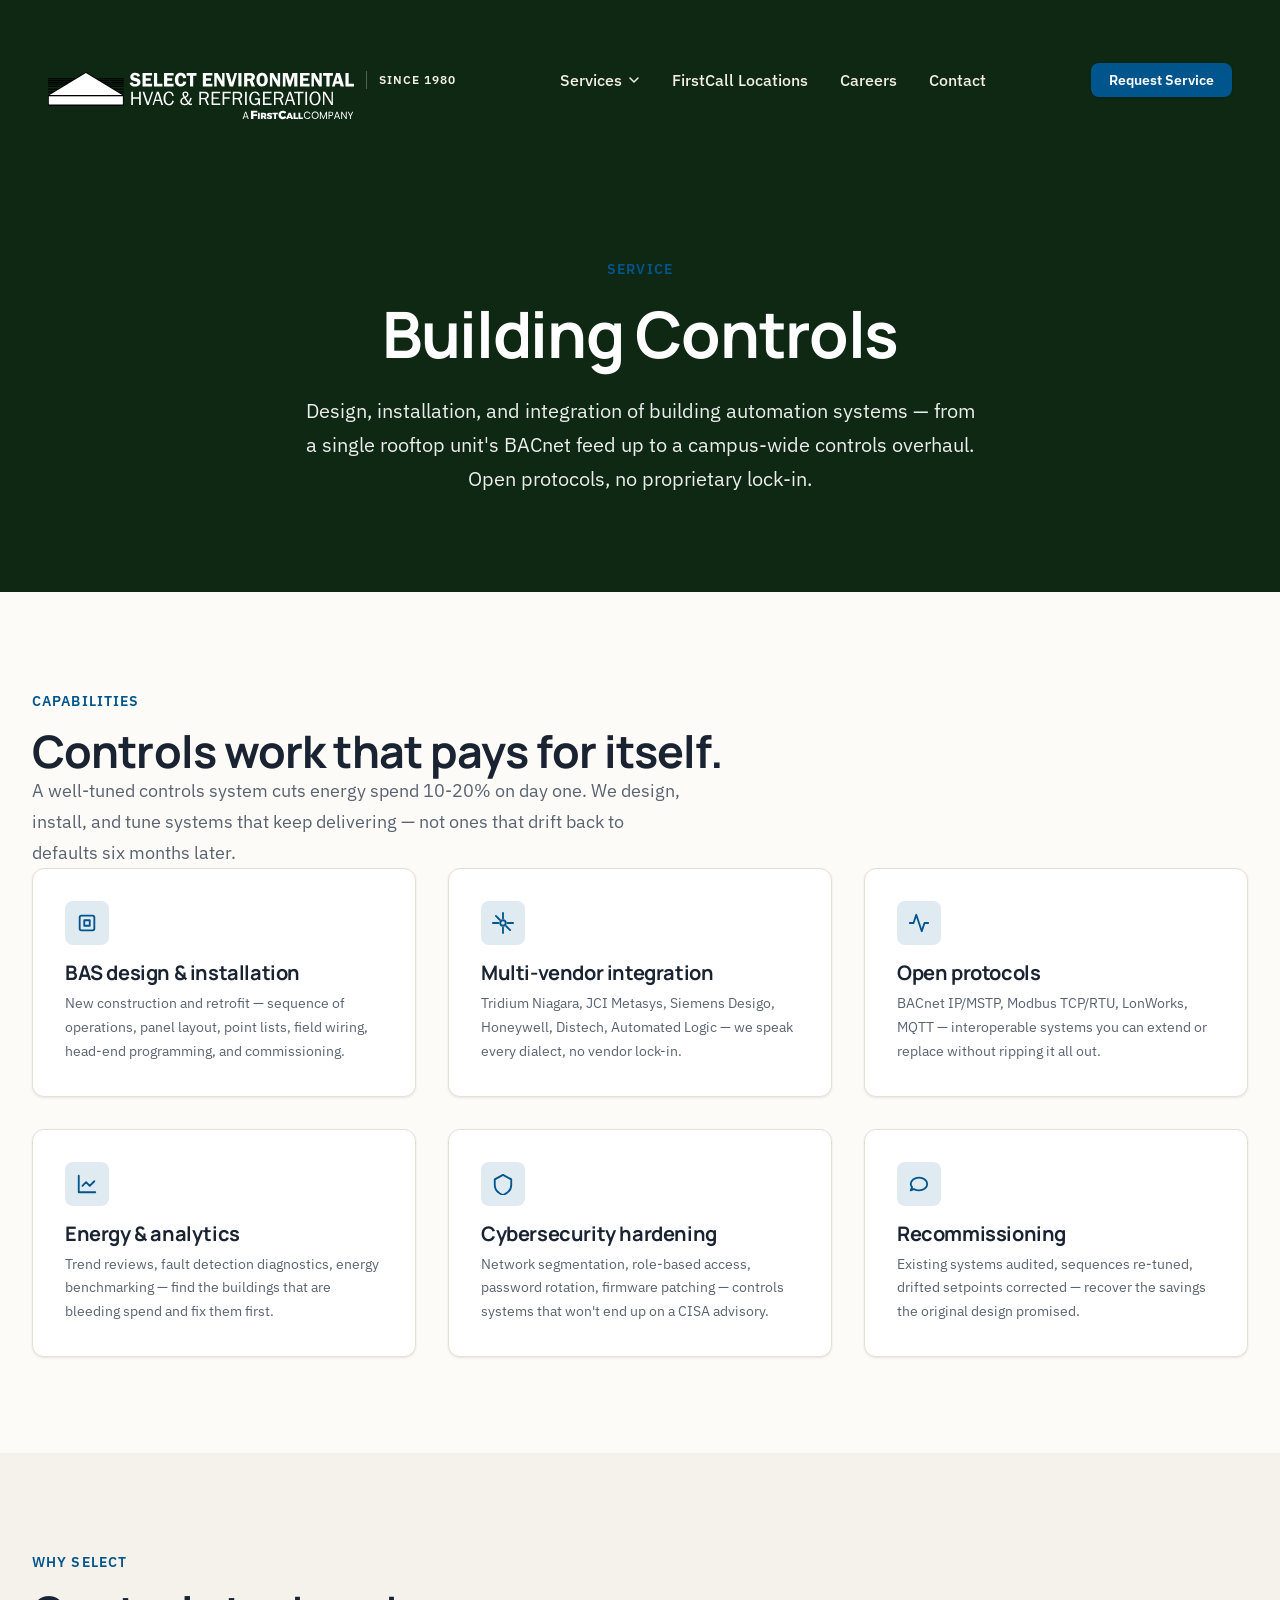
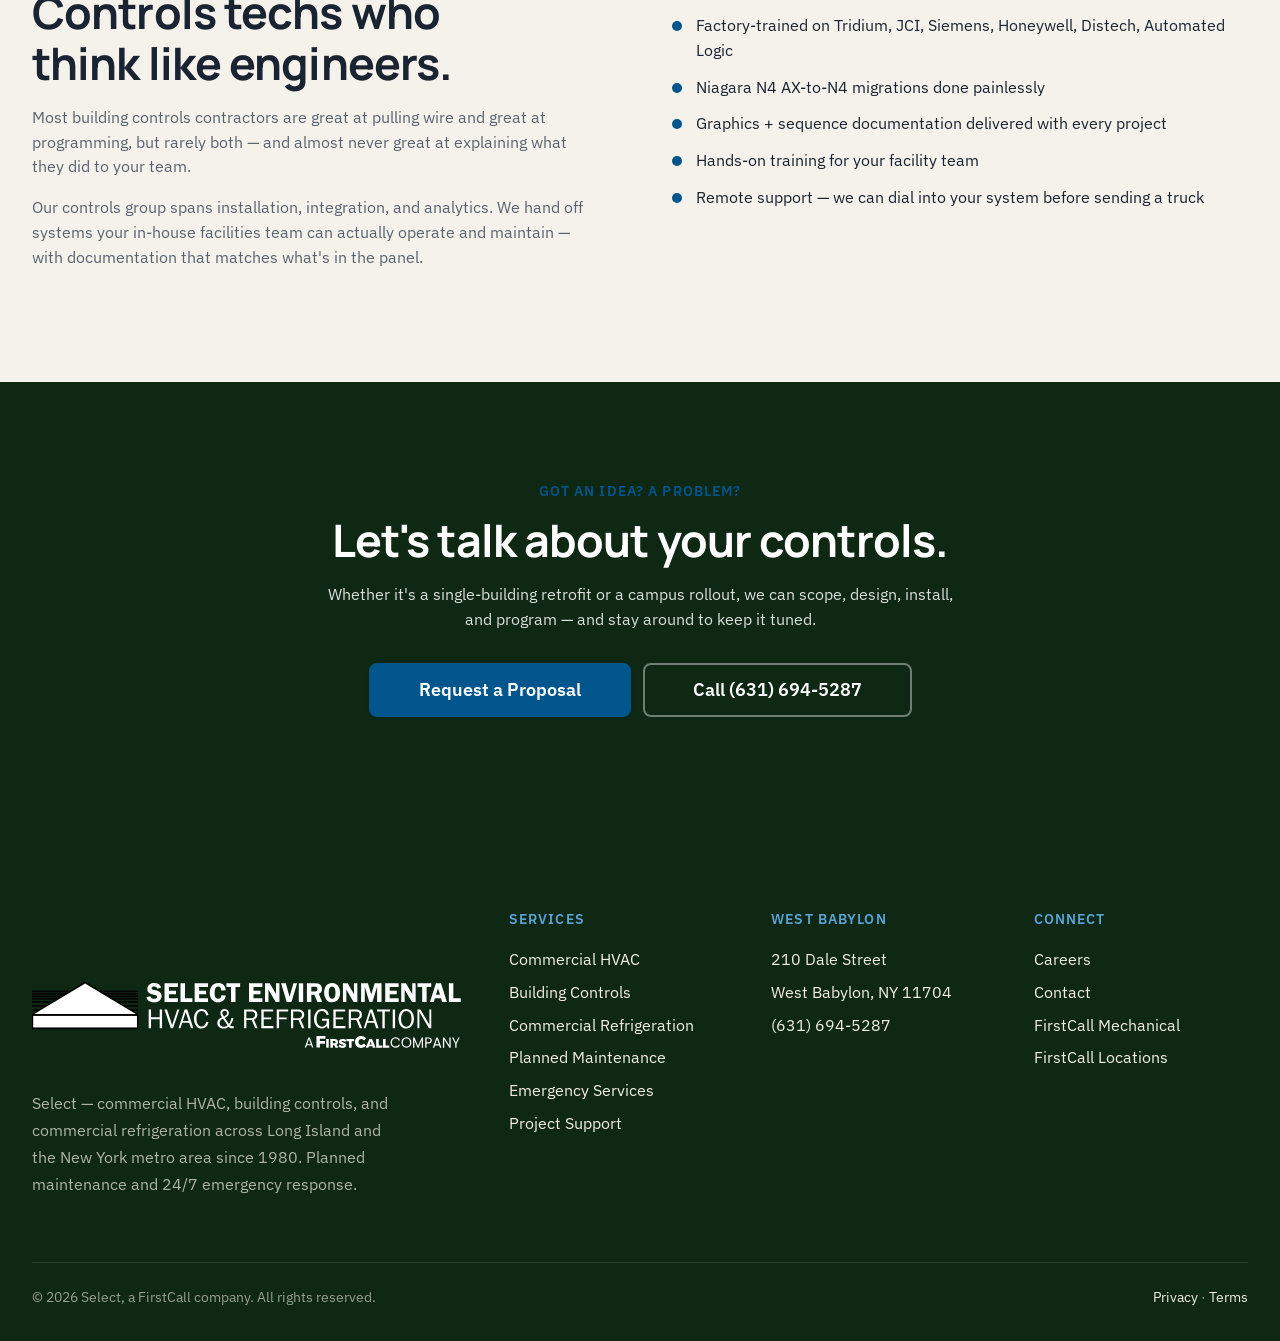
==== commit ad3925cd: "fix logos and styles" ====
--- a/services/building-controls.html
+++ b/services/building-controls.html
@@ -155,8 +155,8 @@
   --container-2xl: 1600px;
   --container-content: 1440px;
 
-  --header-height: 80px;
-  --header-height-mobile: 64px;
+  --header-height: 160px;
+  --header-height-mobile: 100px;
   --pad-x: clamp(1.25rem, 4vw, 3rem);
 
   /* RADII (Columbus values + radius-none/2xl kept for components.css) */
@@ -824,22 +824,15 @@
   position: sticky;
   top: 0;
   z-index: var(--z-header);
-  background: rgba(15, 40, 20, 0.92);
-  backdrop-filter: saturate(180%) blur(10px);
-  -webkit-backdrop-filter: saturate(180%) blur(10px);
-  border-bottom: 1px solid rgba(74, 125, 82, 0.35);
-  min-height: 120px;
+  background: #0F2814;
+  min-height: 160px;
   display: flex;
   align-items: center;
-  transition: box-shadow var(--duration-base) var(--ease-out),
-              background var(--duration-base) var(--ease-out),
-              min-height var(--duration-base) var(--ease-out);
+  transition: box-shadow var(--duration-base) var(--ease-out);
 }
 
 .site-header.is-scrolled {
   box-shadow: 0 1px 0 rgba(0,0,0,0.4), var(--shadow-sm);
-  background: rgba(15, 40, 20, 0.97);
-  min-height: var(--header-height);
 }
 
 .site-header__inner {
@@ -861,14 +854,9 @@
 }
 
 .site-header__logo svg {
-  height: 80px;
+  height: 120px;
   width: auto;
   display: block;
-  transition: height var(--duration-base) var(--ease-out);
-}
-
-.site-header.is-scrolled .site-header__logo svg {
-  height: 40px;
 }
 
 .site-header__tagline {
@@ -1821,7 +1809,7 @@
   <defs>
     <style>
       .cls-1 {
-        fill: #ffffff;
+        fill: #010101;
       }
 
       .cls-2 {
@@ -2066,7 +2054,7 @@
   <defs>
     <style>
       .cls-1 {
-        fill: #ffffff;
+        fill: #010101;
       }
 
       .cls-2 {
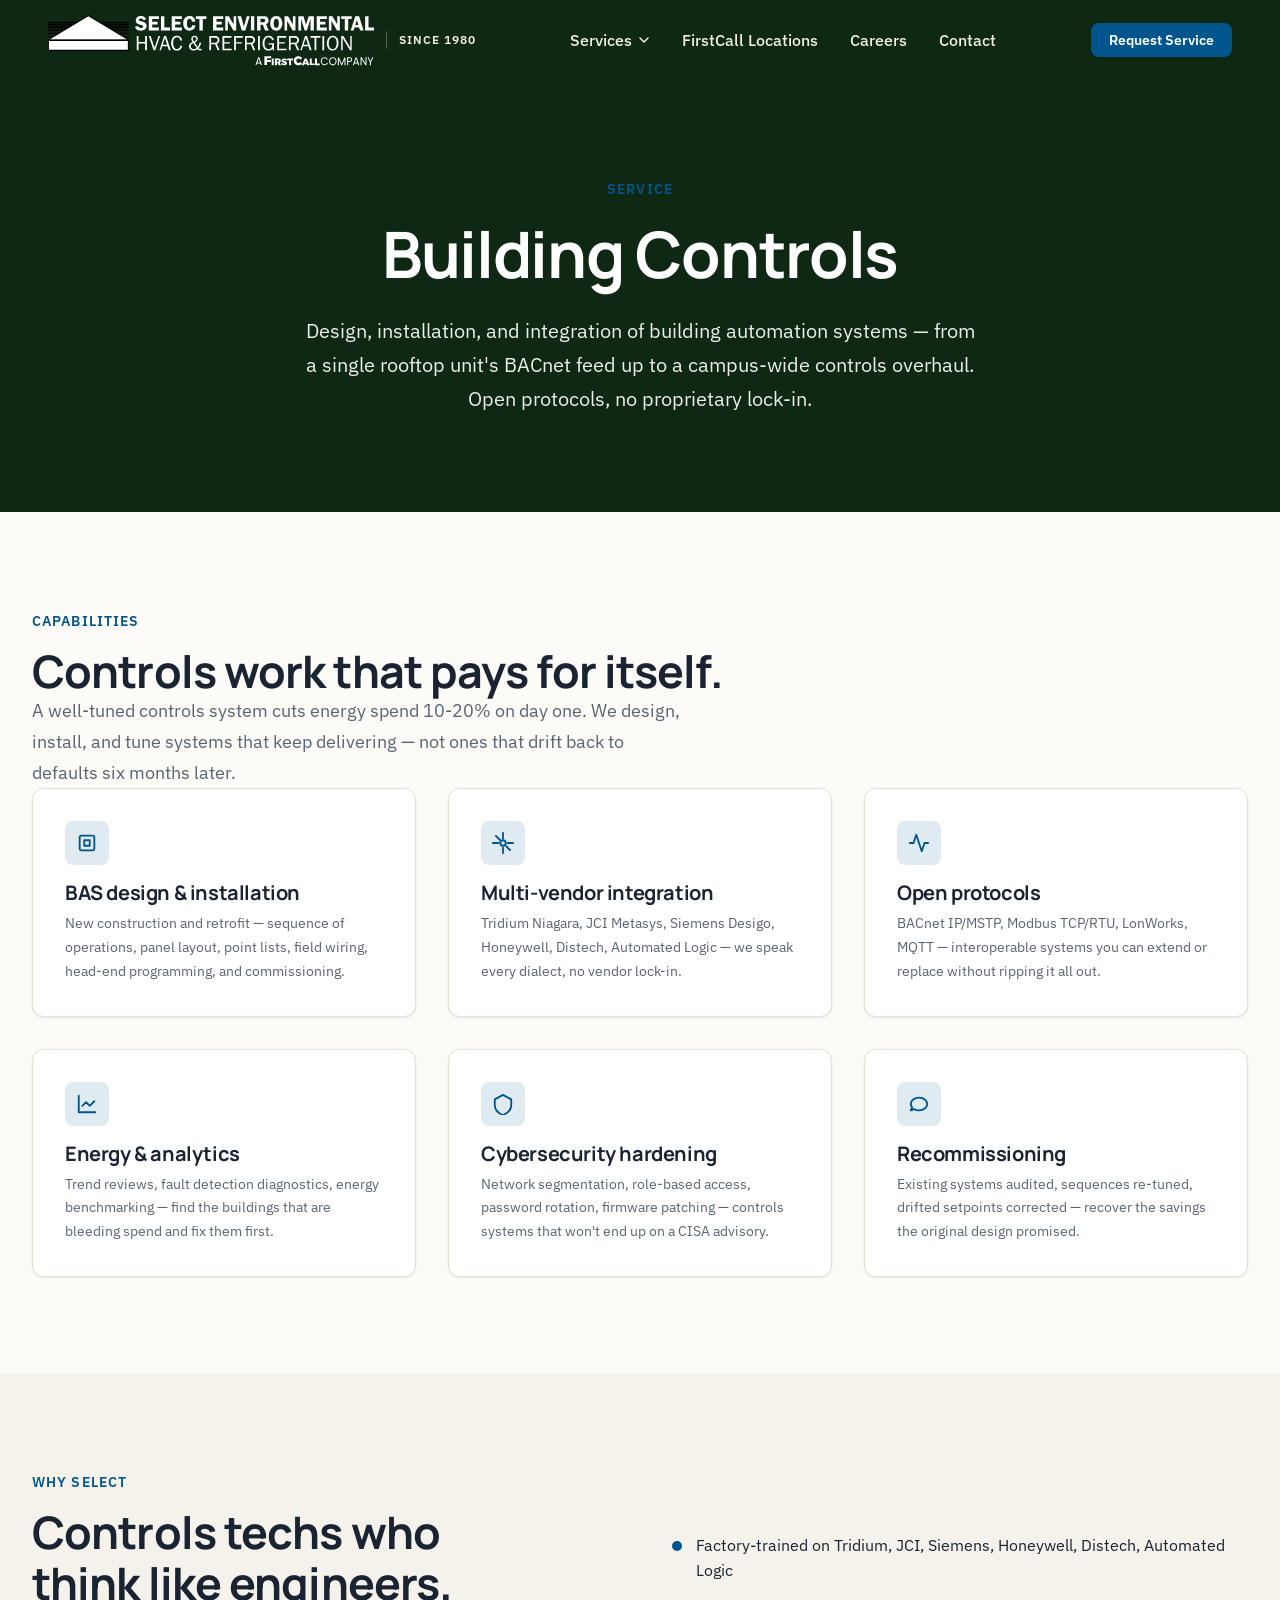
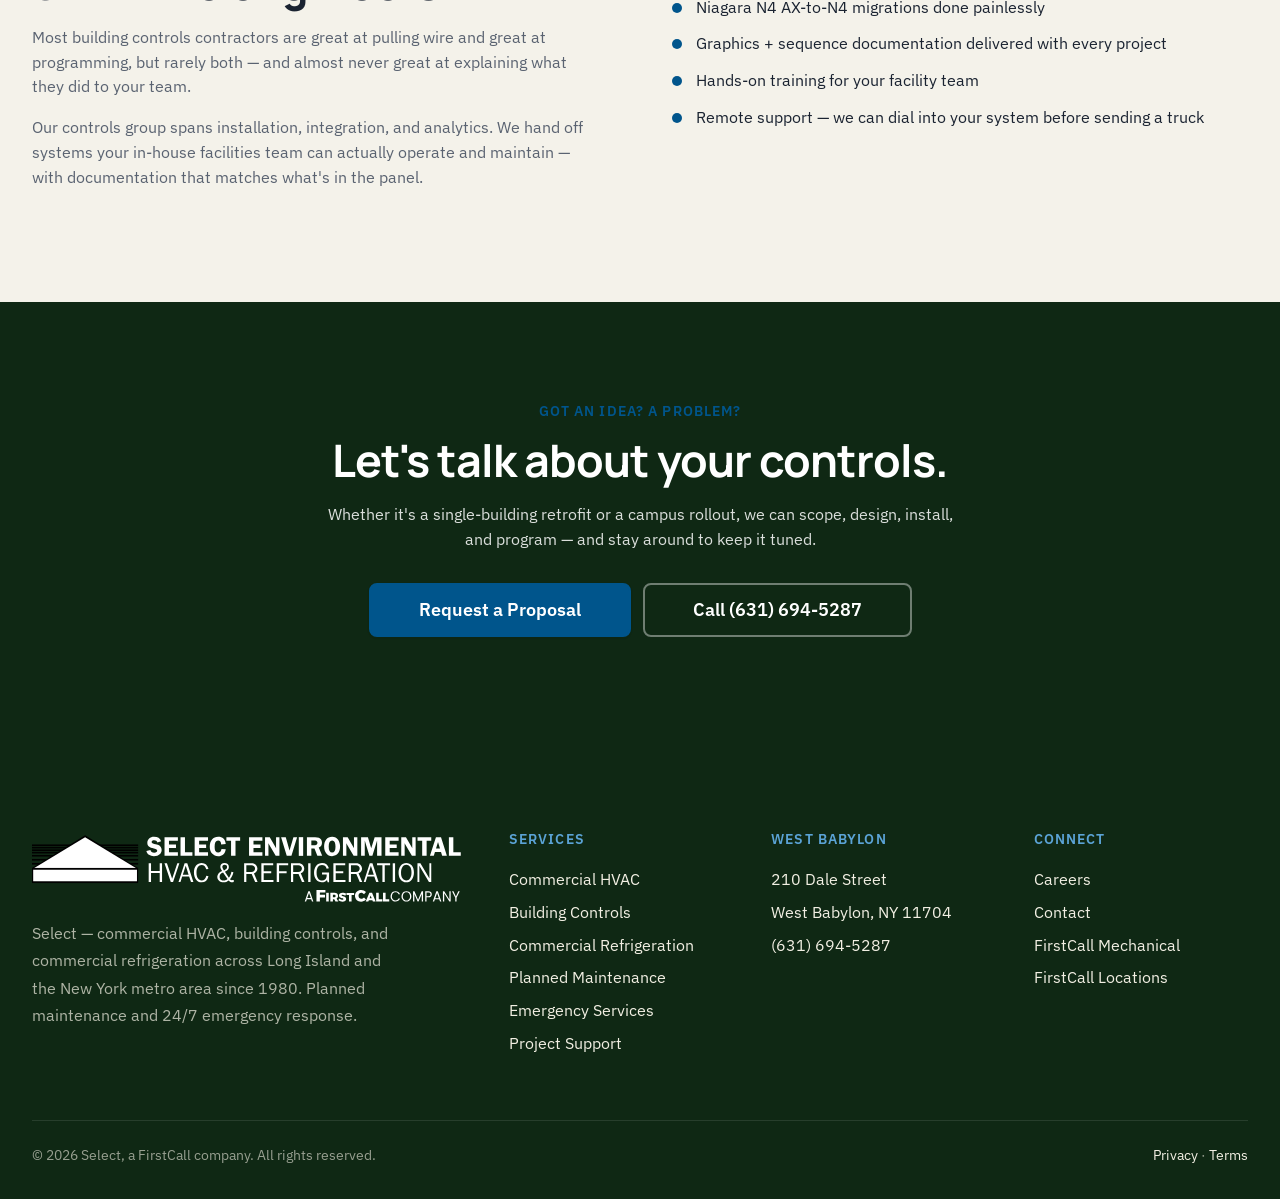
==== commit a7655bbc: "fix logos and styles again" ====
--- a/services/building-controls.html
+++ b/services/building-controls.html
@@ -155,8 +155,8 @@
   --container-2xl: 1600px;
   --container-content: 1440px;
 
-  --header-height: 160px;
-  --header-height-mobile: 100px;
+  --header-height: 80px;
+  --header-height-mobile: 64px;
   --pad-x: clamp(1.25rem, 4vw, 3rem);
 
   /* RADII (Columbus values + radius-none/2xl kept for components.css) */
@@ -825,7 +825,7 @@
   top: 0;
   z-index: var(--z-header);
   background: #0F2814;
-  min-height: 160px;
+  height: var(--header-height);
   display: flex;
   align-items: center;
   transition: box-shadow var(--duration-base) var(--ease-out);
@@ -854,7 +854,7 @@
 }
 
 .site-header__logo svg {
-  height: 120px;
+  height: 60px;
   width: auto;
   display: block;
 }
@@ -1805,7 +1805,7 @@
   <header class="site-header" role="banner">
     <div class="site-header__inner">
       <a class="site-header__logo" href="../index.html" aria-label="Select, home">
-        <svg id="Layer_2" data-name="Layer 2" xmlns="http://www.w3.org/2000/svg" viewBox="0 0 1606.92 630.28">
+        <svg id="Layer_1" data-name="Layer 1" xmlns="http://www.w3.org/2000/svg" viewBox="0 0 1606.92 295.61">
   <defs>
     <style>
       .cls-1 {
@@ -1817,82 +1817,80 @@
       }
     </style>
   </defs>
-  <g id="Layer_1-2" data-name="Layer 1">
-    <text/>
+  <text/>
+  <g>
+    <rect class="cls-1" y="57.94" width="397.72" height="6.06"/>
+    <rect class="cls-1" y="66.91" width="397.72" height="6.06"/>
+    <rect class="cls-1" y="76.36" width="397.72" height="6.06"/>
+    <rect class="cls-1" y="85.57" width="397.72" height="6.06"/>
+    <rect class="cls-1" y="112.23" width="397.72" height="6.06"/>
+    <rect class="cls-1" y="127.26" width="397.72" height="6.06"/>
+    <rect class="cls-1" y="97.21" width="397.72" height="6.06"/>
+    <polygon class="cls-1" points=".33 145.93 198.94 23.27 397.4 145.93 .33 145.93"/>
+    <polygon class="cls-2" points="8.46 145.93 198.94 30.79 389.26 145.93 8.46 145.93"/>
+    <rect class="cls-1" y="145.93" width="397.72" height="56.72"/>
+    <rect class="cls-2" x="4.39" y="152.72" width="388.94" height="43.15"/>
+  </g>
+  <g>
+    <path class="cls-2" d="M1078.87,238.11v8.62h19.2v9.85h-19.2v14.83h-12.8v-43.14h33.48v9.85h-20.68Z"/>
+    <path class="cls-2" d="M1102.47,271.66v-32.54h9.65v32.54h-9.65Z"/>
+    <path class="cls-2" d="M1132.8,262.84h-5.11v8.77h-9.65v-32.54h15.18c8.73,0,13.74,4.18,13.74,11.56,0,4.83-1.95,8.35-5.48,10.35l6.59,10.63h-10.95l-4.32-8.77ZM1133.21,255.41c2.88,0,4.55-1.58,4.55-4.5s-1.67-4.41-4.55-4.41h-5.52v8.91h5.52Z"/>
+    <path class="cls-2" d="M1177.4,243.02l-3.57,7.43c-3.34-1.9-8.08-3.62-10.82-3.62-1.62,0-2.69.56-2.69,1.76,0,4.78,16.99,1.95,16.99,13.69,0,6.92-6.13,10.21-13.41,10.21-5.52,0-11.56-1.95-15.64-5.15l3.62-7.33c3.34,2.83,8.77,4.97,12.12,4.97,2.04,0,3.34-.7,3.34-2.18,0-4.92-16.99-1.81-16.99-13.28,0-6.27,5.34-10.26,13.46-10.26,4.97,0,10.07,1.49,13.6,3.76Z"/>
+    <path class="cls-2" d="M1197.72,247.21v24.83h-9.7v-24.83h-9.42v-7.71h28.59v7.71h-9.47Z"/>
+    <path class="cls-2" d="M1251.68,236.11l-7.42,8.78c-2.72-3.46-6.74-5.75-10.32-5.75-5.87,0-10.32,4.76-10.32,11.12s4.45,11.19,10.32,11.19c3.34,0,7.35-1.98,10.32-5.01l7.42,7.91c-4.7,5.07-11.8,8.34-18.36,8.34-13.16,0-22.87-9.52-22.87-22.31s9.89-21.94,23.3-21.94c6.55,0,13.53,2.97,17.92,7.66Z"/>
+    <path class="cls-2" d="M1262.45,266.71l-1.95,5.2h-9.93l13.88-32.54h9.93l13.41,32.54h-10.3l-1.9-5.2h-13.14ZM1269.14,249.03l-3.99,10.63h7.89l-3.9-10.63Z"/>
+    <path class="cls-2" d="M1313.08,263.5v8.08h-23.3v-32.54h9.65v24.46h13.65Z"/>
+    <path class="cls-2" d="M1338.78,263.54v8.08h-23.3v-32.54h9.65v24.46h13.65Z"/>
+    <path class="cls-2" d="M1046.26,262.97h-16.1l-2.96,8.52h-5.08l13.34-38.11h5.56l13.29,38.11h-5.08l-2.97-8.52ZM1044.88,258.9l-6.67-19.36-6.67,19.36h13.34Z"/>
     <g>
-      <rect class="cls-1" y="305.94" width="397.72" height="6.06"/>
-      <rect class="cls-1" y="314.91" width="397.72" height="6.06"/>
-      <rect class="cls-1" y="324.36" width="397.72" height="6.06"/>
-      <rect class="cls-1" y="333.57" width="397.72" height="6.06"/>
-      <rect class="cls-1" y="360.23" width="397.72" height="6.06"/>
-      <rect class="cls-1" y="375.26" width="397.72" height="6.06"/>
-      <rect class="cls-1" y="345.21" width="397.72" height="6.06"/>
-      <polygon class="cls-1" points=".33 393.93 198.94 271.27 397.4 393.93 .33 393.93"/>
-      <polygon class="cls-2" points="8.46 393.93 198.94 278.79 389.26 393.93 8.46 393.93"/>
-      <rect class="cls-1" y="393.93" width="397.72" height="56.72"/>
-      <rect class="cls-2" x="4.39" y="400.72" width="388.94" height="43.15"/>
+      <path class="cls-2" d="M1346.23,242.43c1.62-2.99,3.84-5.33,6.65-7.01,2.81-1.69,5.92-2.53,9.34-2.53,4.02,0,7.54,1.01,10.54,3.02,3,2.02,5.19,4.88,6.57,8.58h-5.77c-1.02-2.31-2.5-4.09-4.42-5.33-1.92-1.25-4.23-1.87-6.91-1.87s-4.89.62-6.94,1.87c-2.05,1.25-3.65,3.02-4.82,5.31-1.17,2.29-1.75,4.98-1.75,8.06s.58,5.71,1.75,8c1.17,2.29,2.77,4.06,4.82,5.31,2.05,1.25,4.36,1.87,6.94,1.87s4.99-.61,6.91-1.84,3.4-3,4.42-5.31h5.77c-1.38,3.67-3.57,6.5-6.57,8.5-3,2-6.51,3-10.54,3-3.42,0-6.54-.83-9.34-2.5-2.81-1.67-5.02-3.99-6.65-6.96-1.62-2.97-2.44-6.33-2.44-10.06s.81-7.1,2.44-10.09Z"/>
+      <path class="cls-2" d="M1393.83,269.6c-2.82-1.67-5.06-4-6.7-6.99-1.64-2.99-2.46-6.35-2.46-10.09s.82-7.1,2.46-10.09c1.64-2.99,3.87-5.32,6.7-6.98,2.82-1.67,5.95-2.5,9.37-2.5s6.6.83,9.42,2.5c2.82,1.67,5.05,3.99,6.67,6.96,1.62,2.97,2.44,6.34,2.44,10.12s-.81,7.15-2.44,10.12c-1.62,2.97-3.85,5.29-6.67,6.96-2.82,1.67-5.97,2.5-9.42,2.5s-6.55-.83-9.37-2.5ZM1410.16,265.89c2.07-1.25,3.69-3.03,4.87-5.33s1.77-4.99,1.77-8.03-.59-5.77-1.77-8.06c-1.18-2.29-2.8-4.06-4.84-5.31-2.05-1.25-4.38-1.87-6.99-1.87s-4.94.62-6.99,1.87c-2.05,1.25-3.66,3.02-4.84,5.31-1.18,2.29-1.77,4.98-1.77,8.06s.59,5.72,1.77,8.03c1.18,2.31,2.81,4.09,4.87,5.33,2.06,1.25,4.39,1.87,6.96,1.87s4.9-.62,6.96-1.87Z"/>
+      <path class="cls-2" d="M1465.52,233.66v38.06h-4.82v-28.38l-12.18,28.38h-3.39l-12.23-28.44v28.44h-4.82v-38.06h5.19l13.55,31.46,13.55-31.46h5.14Z"/>
+      <path class="cls-2" d="M1495.19,252.55c-2.1,2.11-5.3,3.16-9.61,3.16h-7.09v16h-4.82v-38.33h11.91c4.16,0,7.33,1.04,9.5,3.13,2.17,2.09,3.26,4.79,3.26,8.08s-1.05,5.84-3.15,7.95ZM1491.51,249.78c1.27-1.21,1.91-2.93,1.91-5.17,0-4.73-2.61-7.09-7.84-7.09h-7.09v14.08h7.09c2.68,0,4.66-.6,5.93-1.81Z"/>
+      <path class="cls-2" d="M1526.14,263.2h-16.1l-2.96,8.53h-5.08l13.34-38.12h5.56l13.29,38.12h-5.08l-2.97-8.53ZM1524.76,259.13l-6.67-19.36-6.67,19.36h13.34Z"/>
+      <path class="cls-2" d="M1569.03,271.72h-4.82l-19.38-30.52v30.52h-4.82v-38.39h4.82l19.38,30.47v-30.47h4.82v38.39Z"/>
+      <path class="cls-2" d="M1603.07,233.39l-12.02,23.87v14.46h-4.82v-14.46l-12.07-23.87h5.35l9.11,19.42,9.11-19.42h5.35Z"/>
     </g>
-    <g>
-      <path class="cls-2" d="M1078.87,486.11v8.62h19.2v9.85h-19.2v14.83h-12.8v-43.14h33.48v9.85h-20.68Z"/>
-      <path class="cls-2" d="M1102.47,519.66v-32.54h9.65v32.54h-9.65Z"/>
-      <path class="cls-2" d="M1132.8,510.84h-5.11v8.77h-9.65v-32.54h15.18c8.73,0,13.74,4.18,13.74,11.56,0,4.83-1.95,8.35-5.48,10.35l6.59,10.63h-10.95l-4.32-8.77ZM1133.21,503.41c2.88,0,4.55-1.58,4.55-4.5s-1.67-4.41-4.55-4.41h-5.52v8.91h5.52Z"/>
-      <path class="cls-2" d="M1177.4,491.02l-3.57,7.43c-3.34-1.9-8.08-3.62-10.82-3.62-1.62,0-2.69.56-2.69,1.76,0,4.78,16.99,1.95,16.99,13.69,0,6.92-6.13,10.21-13.41,10.21-5.52,0-11.56-1.95-15.64-5.15l3.62-7.33c3.34,2.83,8.77,4.97,12.12,4.97,2.04,0,3.34-.7,3.34-2.18,0-4.92-16.99-1.81-16.99-13.28,0-6.27,5.34-10.26,13.46-10.26,4.97,0,10.07,1.49,13.6,3.76Z"/>
-      <path class="cls-2" d="M1197.72,495.21v24.83h-9.7v-24.83h-9.42v-7.71h28.59v7.71h-9.47Z"/>
-      <path class="cls-2" d="M1251.68,484.11l-7.42,8.78c-2.72-3.46-6.74-5.75-10.32-5.75-5.87,0-10.32,4.76-10.32,11.12s4.45,11.19,10.32,11.19c3.34,0,7.35-1.98,10.32-5.01l7.42,7.91c-4.7,5.07-11.8,8.34-18.36,8.34-13.16,0-22.87-9.52-22.87-22.31s9.89-21.94,23.3-21.94c6.55,0,13.53,2.97,17.92,7.66Z"/>
-      <path class="cls-2" d="M1262.45,514.71l-1.95,5.2h-9.93l13.88-32.54h9.93l13.41,32.54h-10.3l-1.9-5.2h-13.14ZM1269.14,497.03l-3.99,10.63h7.89l-3.9-10.63Z"/>
-      <path class="cls-2" d="M1313.08,511.5v8.08h-23.3v-32.54h9.65v24.46h13.65Z"/>
-      <path class="cls-2" d="M1338.78,511.54v8.08h-23.3v-32.54h9.65v24.46h13.65Z"/>
-      <path class="cls-2" d="M1046.26,510.97h-16.1l-2.96,8.52h-5.08l13.34-38.11h5.56l13.29,38.11h-5.08l-2.97-8.52ZM1044.88,506.9l-6.67-19.36-6.67,19.36h13.34Z"/>
-      <g>
-        <path class="cls-2" d="M1346.23,490.43c1.62-2.99,3.84-5.33,6.65-7.01,2.81-1.69,5.92-2.53,9.34-2.53,4.02,0,7.54,1.01,10.54,3.02,3,2.02,5.19,4.88,6.57,8.58h-5.77c-1.02-2.31-2.5-4.09-4.42-5.33-1.92-1.25-4.23-1.87-6.91-1.87s-4.89.62-6.94,1.87c-2.05,1.25-3.65,3.02-4.82,5.31-1.17,2.29-1.75,4.98-1.75,8.06s.58,5.71,1.75,8c1.17,2.29,2.77,4.06,4.82,5.31,2.05,1.25,4.36,1.87,6.94,1.87s4.99-.61,6.91-1.84,3.4-3,4.42-5.31h5.77c-1.38,3.67-3.57,6.5-6.57,8.5-3,2-6.51,3-10.54,3-3.42,0-6.54-.83-9.34-2.5-2.81-1.67-5.02-3.99-6.65-6.96-1.62-2.97-2.44-6.33-2.44-10.06s.81-7.1,2.44-10.09Z"/>
-        <path class="cls-2" d="M1393.83,517.6c-2.82-1.67-5.06-4-6.7-6.99-1.64-2.99-2.46-6.35-2.46-10.09s.82-7.1,2.46-10.09c1.64-2.99,3.87-5.32,6.7-6.98,2.82-1.67,5.95-2.5,9.37-2.5s6.6.83,9.42,2.5c2.82,1.67,5.05,3.99,6.67,6.96,1.62,2.97,2.44,6.34,2.44,10.12s-.81,7.15-2.44,10.12c-1.62,2.97-3.85,5.29-6.67,6.96-2.82,1.67-5.97,2.5-9.42,2.5s-6.55-.83-9.37-2.5ZM1410.16,513.89c2.07-1.25,3.69-3.03,4.87-5.33s1.77-4.99,1.77-8.03-.59-5.77-1.77-8.06c-1.18-2.29-2.8-4.06-4.84-5.31-2.05-1.25-4.38-1.87-6.99-1.87s-4.94.62-6.99,1.87c-2.05,1.25-3.66,3.02-4.84,5.31-1.18,2.29-1.77,4.98-1.77,8.06s.59,5.72,1.77,8.03c1.18,2.31,2.81,4.09,4.87,5.33,2.06,1.25,4.39,1.87,6.96,1.87s4.9-.62,6.96-1.87Z"/>
-        <path class="cls-2" d="M1465.52,481.66v38.06h-4.82v-28.38l-12.18,28.38h-3.39l-12.23-28.44v28.44h-4.82v-38.06h5.19l13.55,31.46,13.55-31.46h5.14Z"/>
-        <path class="cls-2" d="M1495.19,500.55c-2.1,2.11-5.3,3.16-9.61,3.16h-7.09v16h-4.82v-38.33h11.91c4.16,0,7.33,1.04,9.5,3.13,2.17,2.09,3.26,4.79,3.26,8.08s-1.05,5.84-3.15,7.95ZM1491.51,497.78c1.27-1.21,1.91-2.93,1.91-5.17,0-4.73-2.61-7.09-7.84-7.09h-7.09v14.08h7.09c2.68,0,4.66-.6,5.93-1.81Z"/>
-        <path class="cls-2" d="M1526.14,511.2h-16.1l-2.96,8.53h-5.08l13.34-38.12h5.56l13.29,38.12h-5.08l-2.97-8.53ZM1524.76,507.13l-6.67-19.36-6.67,19.36h13.34Z"/>
-        <path class="cls-2" d="M1569.03,519.72h-4.82l-19.38-30.52v30.52h-4.82v-38.39h4.82l19.38,30.47v-30.47h4.82v38.39Z"/>
-        <path class="cls-2" d="M1603.07,481.39l-12.02,23.87v14.46h-4.82v-14.46l-12.07-23.87h5.35l9.11,19.42,9.11-19.42h5.35Z"/>
-      </g>
-    </g>
-    <text/>
-    <g>
-      <path class="cls-2" d="M483.97,293.97l-13.98,4.68c-1.88-5.55-5.86-8.32-11.94-8.32-6.49,0-9.74,2.11-9.74,6.32,0,1.68.61,3.1,1.82,4.26,1.21,1.17,3.96,2.18,8.23,3.04,7.15,1.44,12.38,2.9,15.7,4.37,3.32,1.47,6.11,3.84,8.39,7.12,2.28,3.27,3.41,6.93,3.41,10.97,0,6.34-2.44,11.82-7.32,16.44-4.88,4.62-12.11,6.94-21.69,6.94-7.19,0-13.31-1.64-18.35-4.91-5.05-3.27-8.38-8.13-9.98-14.57l15.21-3.44c1.71,6.54,6.46,9.81,14.26,9.81,3.76,0,6.56-.73,8.41-2.18,1.85-1.46,2.77-3.19,2.77-5.21s-.84-3.65-2.51-4.78c-1.68-1.13-4.91-2.19-9.7-3.19-8.93-1.85-15.29-4.38-19.09-7.58-3.8-3.2-5.7-7.89-5.7-14.05s2.27-11.49,6.8-15.77,10.69-6.42,18.45-6.42c13.76,0,22.6,5.5,26.54,16.49Z"/>
-      <path class="cls-2" d="M546.71,291.92h-33.4v14.39h26.26v13.21h-26.26v15.31h33.4v13.87h-50.1v-70.14h50.1v13.36Z"/>
-      <path class="cls-2" d="M573.22,334.82h27.9v13.87h-44.55v-70.14h16.65v56.27Z"/>
-      <path class="cls-2" d="M659.65,291.92h-33.4v14.39h26.26v13.21h-26.26v15.31h33.4v13.87h-50.1v-70.14h50.1v13.36Z"/>
-      <path class="cls-2" d="M726.09,304.66l-17.21,1.08c-.24-9.9-4.1-14.85-11.59-14.85-8.58,0-12.87,7.62-12.87,22.87,0,8.8,1.17,14.77,3.5,17.91,2.33,3.13,5.6,4.7,9.78,4.7,6.8,0,10.95-4.42,12.46-13.26l15.93.98c-1.03,8.39-4.15,14.77-9.38,19.14-5.22,4.37-11.62,6.55-19.19,6.55-9.28,0-16.83-3.2-22.63-9.61-5.81-6.41-8.71-15.26-8.71-26.57,0-10.58,2.81-19.25,8.43-26,5.62-6.75,13.29-10.12,23.02-10.12,16.85,0,26.34,9.06,28.47,27.18Z"/>
-      <path class="cls-2" d="M779.99,278.55v13.87h-17.37v56.27h-16.65v-56.27h-17.47v-13.87h51.49Z"/>
-      <path class="cls-2" d="M863.44,291.92h-33.4v14.39h26.26v13.21h-26.26v15.31h33.4v13.87h-50.1v-70.14h50.1v13.36Z"/>
-      <path class="cls-2" d="M927.26,278.55v70.14h-14.02l-27.45-47.38c.03,1.2.07,1.99.1,2.36.14,1.2.21,2.21.21,3.03v41.98h-12.79v-70.14h17.71l23.86,41.36c-.21-2.05-.31-3.61-.31-4.68v-36.69h12.69Z"/>
-      <path class="cls-2" d="M993.49,278.55l-21.19,70.14h-17.66l-21.07-70.14h17.49l14.03,50.15,14.61-50.15h13.78Z"/>
-      <path class="cls-2" d="M1016.2,278.55v70.14h-16.39v-70.14h16.39Z"/>
-      <path class="cls-2" d="M1046.83,320.9v27.8h-16.54v-70.14h30.83c5.69,0,10.25.66,13.69,1.98,3.44,1.32,6.29,3.74,8.55,7.27s3.39,7.45,3.39,11.76c0,8.42-4.06,14.46-12.18,18.13l12.95,31.01h-18.15l-10.77-27.8h-11.77ZM1046.83,291.04v17.88h10.07c3.29,0,5.68-.23,7.17-.69,1.49-.46,2.82-1.49,3.98-3.08,1.16-1.59,1.75-3.42,1.75-5.47s-.58-3.7-1.75-5.24c-1.17-1.54-2.43-2.49-3.8-2.85-1.37-.36-3.94-.54-7.71-.54h-9.71Z"/>
-      <path class="cls-2" d="M1124.39,349.77c-9.45,0-16.75-3.55-21.92-10.64s-7.75-15.67-7.75-25.74,2.62-18.79,7.86-25.64c5.24-6.85,12.7-10.28,22.38-10.28s17.17,3.66,22.15,10.97c4.98,7.31,7.47,15.68,7.47,25.1,0,10.17-2.57,18.75-7.7,25.74-5.13,6.99-12.63,10.48-22.49,10.48ZM1124.86,290.89c-8.62,0-12.92,7.57-12.92,22.71s4.31,22.76,12.92,22.76,12.51-7.57,12.51-22.71-4.17-22.76-12.51-22.76Z"/>
-      <path class="cls-2" d="M1219.28,278.55v70.14h-14.02l-27.45-47.38c.03,1.2.07,1.99.1,2.36.14,1.2.21,2.21.21,3.03v41.98h-12.79v-70.14h17.71l23.86,41.36c-.21-2.05-.31-3.61-.31-4.68v-36.69h12.69Z"/>
-      <path class="cls-2" d="M1264.43,348.69l-17.31-57.19v57.19h-13.77v-70.14h25.58l12.31,41.98,12.95-41.98h25.67v70.14h-16.55v-57.19l-17.64,57.19h-11.25Z"/>
-      <path class="cls-2" d="M1373.94,291.92h-33.4v14.39h26.26v13.21h-26.26v15.31h33.4v13.87h-50.1v-70.14h50.1v13.36Z"/>
-      <path class="cls-2" d="M1437.76,278.55v70.14h-14.02l-27.45-47.38c.03,1.2.07,1.99.1,2.36.14,1.2.21,2.21.21,3.03v41.98h-12.79v-70.14h17.71l23.86,41.36c-.21-2.05-.31-3.61-.31-4.68v-36.69h12.69Z"/>
-      <path class="cls-2" d="M1496.29,278.55v13.87h-17.37v56.27h-16.65v-56.27h-17.47v-13.87h51.49Z"/>
-      <path class="cls-2" d="M1532.86,278.55l21.96,70.14h-17.66l-4.32-14.44h-22.68l-4.4,14.44h-14.41l22.48-70.14h19.02ZM1514.1,321.31h14.86l-7.37-24.61-7.5,24.61Z"/>
-      <path class="cls-2" d="M1579.02,334.82h27.9v13.87h-44.55v-70.14h16.65v56.27Z"/>
-      <path class="cls-2" d="M487.36,446.59h-8.79v-33.4h-32.53v33.4h-8.79v-70.14h8.79v29.03h32.53v-29.03h8.79v70.14Z"/>
-      <path class="cls-2" d="M552.2,376.45l-23.63,70.14h-8.49l-23.63-70.14h9.2l19.55,57.86,19.36-57.86h7.64Z"/>
-      <path class="cls-2" d="M604.78,446.59h-8.97l-7.05-20.5h-26.03l-6.28,20.5h-7.35l22.79-70.14h9.94l22.94,70.14ZM586.89,419.51l-10.87-33.71-10.85,33.71h21.72Z"/>
-      <path class="cls-2" d="M653.33,423l8.02,1.8c-3.84,15.48-12.5,23.23-26,23.23-8.87,0-15.83-3.58-20.89-10.75-5.05-7.17-7.58-15.97-7.58-26.43s2.64-19.47,7.91-26.02c5.27-6.55,12.35-9.82,21.22-9.82,13.15,0,21.6,7.52,25.33,22.56l-8.27,1.64c-3.01-11.17-8.72-16.75-17.11-16.75-6.2,0-11,2.59-14.41,7.78s-5.11,12.48-5.11,21.86c0,8.6,1.75,15.49,5.24,20.68,3.49,5.19,8.12,7.79,13.87,7.79,8.94,0,14.87-5.86,17.78-17.57Z"/>
-      <path class="cls-2" d="M756.1,439.19v7.4c-3.12.51-5.66.77-7.61.77-1.44,0-2.97-.25-4.6-.76-1.63-.51-4-2.36-7.12-5.56-5.55,4.66-11.81,6.99-18.8,6.99s-12.8-2.03-17.13-6.09c-4.33-4.06-6.5-8.97-6.5-14.72,0-4.59,1.53-8.83,4.58-12.72,3.06-3.89,7.57-6.81,13.55-8.76-4.48-6.51-6.72-11.85-6.73-16.03,0-3.97,1.42-7.42,4.27-10.33,2.85-2.91,6.64-4.37,11.37-4.37s8.74,1.35,11.81,4.06c3.07,2.71,4.61,6.36,4.61,10.95,0,7.47-4.92,13.54-14.76,18.2l14.78,22.46c4.78-6.08,7.94-13.58,9.48-22.48l7.5,1.59c-2.09,10.12-6.39,18.88-12.9,26.29,2.23,2.41,4.73,3.61,7.5,3.61,1.27,0,3.49-.17,6.68-.51ZM715.93,411.03c-4.87,2.09-8.22,4.33-10.06,6.75-1.83,2.41-2.75,5.43-2.75,9.05,0,4.96,1.58,8.62,4.76,10.98,3.17,2.36,6.86,3.54,11.08,3.54,5.35,0,9.96-1.85,13.83-5.54l-16.86-24.78ZM719.42,403.21c5.53-3.05,8.87-5.51,10-7.36,1.13-1.85,1.7-3.64,1.7-5.36,0-2.44-.87-4.54-2.62-6.31s-3.97-2.65-6.68-2.65c-2.47,0-4.5.78-6.11,2.34-1.61,1.56-2.42,3.32-2.42,5.27,0,3.02,2.04,7.71,6.12,14.07Z"/>
-      <path class="cls-2" d="M845.45,446.59h-9.21l-12.93-30.37h-20.1v30.37h-8.22v-70.14h27.65c7.5,0,13.06,2.05,16.67,6.14,3.61,4.09,5.42,8.57,5.42,13.44,0,3.73-1.01,7.31-3.03,10.74-2.02,3.43-5.36,5.88-10.02,7.35l13.77,32.47ZM803.22,409.08h18.35c4.83,0,8.43-1.28,10.82-3.83,2.38-2.55,3.57-5.68,3.57-9.38s-1.26-6.58-3.78-8.63-5.7-3.08-9.53-3.08h-19.42v24.92Z"/>
-      <path class="cls-2" d="M904.86,438.88v7.71h-45.37v-70.14h44.4v7.71h-35.61v22.3h28.26v7.14h-28.26v25.28h36.59Z"/>
-      <path class="cls-2" d="M925.92,446.59h-8.79v-70.14h42.96v7.71h-34.17v22.15h28.31v7.09h-28.31v33.19Z"/>
-      <path class="cls-2" d="M1021.03,446.59h-9.21l-12.93-30.37h-20.1v30.37h-8.22v-70.14h27.64c7.5,0,13.06,2.05,16.67,6.14,3.61,4.09,5.42,8.57,5.42,13.44,0,3.73-1.01,7.31-3.03,10.74-2.02,3.43-5.36,5.88-10.02,7.35l13.77,32.47ZM978.8,409.08h18.34c4.83,0,8.43-1.28,10.82-3.83,2.38-2.55,3.57-5.68,3.57-9.38s-1.26-6.58-3.78-8.63-5.7-3.08-9.53-3.08h-19.42v24.92Z"/>
-      <path class="cls-2" d="M1043.85,446.59h-8.79v-70.14h8.79v70.14Z"/>
-      <path class="cls-2" d="M1113.32,411.23v36.33h-5.37l-2.42-8.79c-4.32,6.17-10.75,9.25-19.28,9.25-9.25,0-16.45-3.48-21.59-10.44-5.14-6.96-7.71-15.41-7.71-25.35,0-10.63,2.72-19.49,8.17-26.58,5.45-7.1,12.85-10.64,22.2-10.64,12.92,0,21.34,6.78,25.28,20.35l-8.32,2c-1.2-5.21-3.44-8.99-6.73-11.36-3.29-2.36-6.89-3.54-10.79-3.54-6.92,0-12.02,2.79-15.31,8.38-3.29,5.59-4.93,12.6-4.93,21.03,0,9.09,1.84,16.19,5.52,21.32,3.68,5.12,8.69,7.69,15.03,7.69,4.93,0,9.05-1.64,12.36-4.92,3.31-3.28,4.96-7.8,4.96-13.57,0-1.06-.03-2.33-.1-3.81h-17.37v-7.35h26.41Z"/>
-      <path class="cls-2" d="M1174.83,438.88v7.71h-45.37v-70.14h44.4v7.71h-35.61v22.3h28.26v7.14h-28.26v25.28h36.59Z"/>
-      <path class="cls-2" d="M1237.57,446.59h-9.21l-12.93-30.37h-20.1v30.37h-8.22v-70.14h27.64c7.5,0,13.06,2.05,16.67,6.14,3.61,4.09,5.42,8.57,5.42,13.44,0,3.73-1.01,7.31-3.03,10.74-2.02,3.43-5.36,5.88-10.02,7.35l13.77,32.47ZM1195.33,409.08h18.34c4.83,0,8.43-1.28,10.82-3.83,2.38-2.55,3.57-5.68,3.57-9.38s-1.26-6.58-3.78-8.63-5.7-3.08-9.53-3.08h-19.42v24.92Z"/>
-      <path class="cls-2" d="M1298.83,446.59h-8.97l-7.05-20.5h-26.03l-6.28,20.5h-7.35l22.79-70.14h9.94l22.94,70.14ZM1280.93,419.51l-10.87-33.71-10.85,33.71h21.71Z"/>
-      <path class="cls-2" d="M1321.99,446.59h-8.79v-62.43h-20.09v-7.71h49.02v7.71h-20.14v62.43Z"/>
-      <path class="cls-2" d="M1360.68,446.59h-8.79v-70.14h8.79v70.14Z"/>
-      <path class="cls-2" d="M1402.41,448.03c-9.01,0-16.03-3.5-21.07-10.51-5.04-7.01-7.55-15.61-7.55-25.79s2.64-19.4,7.91-26.33c5.27-6.92,12.26-10.39,20.96-10.39s15.62,3.4,20.86,10.21,7.86,15.38,7.86,25.74-2.54,18.61-7.63,25.99c-5.09,7.39-12.2,11.08-21.35,11.08ZM1402.61,440.88c6.13,0,10.93-2.79,14.39-8.38,3.46-5.59,5.19-12.79,5.19-21.6s-1.79-16.1-5.37-21.14c-3.58-5.04-8.33-7.56-14.26-7.56s-10.76,2.73-14.28,8.18c-3.53,5.45-5.29,12.58-5.29,21.39s1.78,15.61,5.34,21.01,8.32,8.1,14.29,8.1Z"/>
-      <path class="cls-2" d="M1496.24,446.59h-8.53l-36.28-61.15.1,4.62c.1,1.75.15,3.22.15,4.42v52.1h-7.09v-70.14h11l33.91,57.16-.1-4.88c-.07-1.92-.1-3.61-.1-5.08v-47.2h6.94v70.14Z"/>
-    </g>
+  </g>
+  <text/>
+  <g>
+    <path class="cls-2" d="M483.97,45.97l-13.98,4.68c-1.88-5.55-5.86-8.32-11.94-8.32-6.49,0-9.74,2.11-9.74,6.32,0,1.68.61,3.1,1.82,4.26,1.21,1.17,3.96,2.18,8.23,3.04,7.15,1.44,12.38,2.9,15.7,4.37,3.32,1.47,6.11,3.84,8.39,7.12,2.28,3.27,3.41,6.93,3.41,10.97,0,6.34-2.44,11.82-7.32,16.44-4.88,4.62-12.11,6.94-21.69,6.94-7.19,0-13.31-1.64-18.35-4.91-5.05-3.27-8.38-8.13-9.98-14.57l15.21-3.44c1.71,6.54,6.46,9.81,14.26,9.81,3.76,0,6.56-.73,8.41-2.18,1.85-1.46,2.77-3.19,2.77-5.21s-.84-3.65-2.51-4.78c-1.68-1.13-4.91-2.19-9.7-3.19-8.93-1.85-15.29-4.38-19.09-7.58-3.8-3.2-5.7-7.89-5.7-14.05s2.27-11.49,6.8-15.77,10.69-6.42,18.45-6.42c13.76,0,22.6,5.5,26.54,16.49Z"/>
+    <path class="cls-2" d="M546.71,43.92h-33.4v14.39h26.26v13.21h-26.26v15.31h33.4v13.87h-50.1V30.55h50.1v13.36Z"/>
+    <path class="cls-2" d="M573.22,86.82h27.9v13.87h-44.55V30.55h16.65v56.27Z"/>
+    <path class="cls-2" d="M659.65,43.92h-33.4v14.39h26.26v13.21h-26.26v15.31h33.4v13.87h-50.1V30.55h50.1v13.36Z"/>
+    <path class="cls-2" d="M726.09,56.66l-17.21,1.08c-.24-9.9-4.1-14.85-11.59-14.85-8.58,0-12.87,7.62-12.87,22.87,0,8.8,1.17,14.77,3.5,17.91,2.33,3.13,5.6,4.7,9.78,4.7,6.8,0,10.95-4.42,12.46-13.26l15.93.98c-1.03,8.39-4.15,14.77-9.38,19.14-5.22,4.37-11.62,6.55-19.19,6.55-9.28,0-16.83-3.2-22.63-9.61-5.81-6.41-8.71-15.26-8.71-26.57,0-10.58,2.81-19.25,8.43-26,5.62-6.75,13.29-10.12,23.02-10.12,16.85,0,26.34,9.06,28.47,27.18Z"/>
+    <path class="cls-2" d="M779.99,30.55v13.87h-17.37v56.27h-16.65v-56.27h-17.47v-13.87h51.49Z"/>
+    <path class="cls-2" d="M863.44,43.92h-33.4v14.39h26.26v13.21h-26.26v15.31h33.4v13.87h-50.1V30.55h50.1v13.36Z"/>
+    <path class="cls-2" d="M927.26,30.55v70.14h-14.02l-27.45-47.38c.03,1.2.07,1.99.1,2.36.14,1.2.21,2.21.21,3.03v41.98h-12.79V30.55h17.71l23.86,41.36c-.21-2.05-.31-3.61-.31-4.68V30.55h12.69Z"/>
+    <path class="cls-2" d="M993.49,30.55l-21.19,70.14h-17.66l-21.07-70.14h17.49l14.03,50.15,14.61-50.15h13.78Z"/>
+    <path class="cls-2" d="M1016.2,30.55v70.14h-16.39V30.55h16.39Z"/>
+    <path class="cls-2" d="M1046.83,72.9v27.8h-16.54V30.55h30.83c5.69,0,10.25.66,13.69,1.98,3.44,1.32,6.29,3.74,8.55,7.27s3.39,7.45,3.39,11.76c0,8.42-4.06,14.46-12.18,18.13l12.95,31.01h-18.15l-10.77-27.8h-11.77ZM1046.83,43.04v17.88h10.07c3.29,0,5.68-.23,7.17-.69,1.49-.46,2.82-1.49,3.98-3.08,1.16-1.59,1.75-3.42,1.75-5.47s-.58-3.7-1.75-5.24c-1.17-1.54-2.43-2.49-3.8-2.85-1.37-.36-3.94-.54-7.71-.54h-9.71Z"/>
+    <path class="cls-2" d="M1124.39,101.77c-9.45,0-16.75-3.55-21.92-10.64s-7.75-15.67-7.75-25.74,2.62-18.79,7.86-25.64c5.24-6.85,12.7-10.28,22.38-10.28s17.17,3.66,22.15,10.97c4.98,7.31,7.47,15.68,7.47,25.1,0,10.17-2.57,18.75-7.7,25.74-5.13,6.99-12.63,10.48-22.49,10.48ZM1124.86,42.89c-8.62,0-12.92,7.57-12.92,22.71s4.31,22.76,12.92,22.76,12.51-7.57,12.51-22.71-4.17-22.76-12.51-22.76Z"/>
+    <path class="cls-2" d="M1219.28,30.55v70.14h-14.02l-27.45-47.38c.03,1.2.07,1.99.1,2.36.14,1.2.21,2.21.21,3.03v41.98h-12.79V30.55h17.71l23.86,41.36c-.21-2.05-.31-3.61-.31-4.68V30.55h12.69Z"/>
+    <path class="cls-2" d="M1264.43,100.69l-17.31-57.19v57.19h-13.77V30.55h25.58l12.31,41.98,12.95-41.98h25.67v70.14h-16.55v-57.19l-17.64,57.19h-11.25Z"/>
+    <path class="cls-2" d="M1373.94,43.92h-33.4v14.39h26.26v13.21h-26.26v15.31h33.4v13.87h-50.1V30.55h50.1v13.36Z"/>
+    <path class="cls-2" d="M1437.76,30.55v70.14h-14.02l-27.45-47.38c.03,1.2.07,1.99.1,2.36.14,1.2.21,2.21.21,3.03v41.98h-12.79V30.55h17.71l23.86,41.36c-.21-2.05-.31-3.61-.31-4.68V30.55h12.69Z"/>
+    <path class="cls-2" d="M1496.29,30.55v13.87h-17.37v56.27h-16.65v-56.27h-17.47v-13.87h51.49Z"/>
+    <path class="cls-2" d="M1532.86,30.55l21.96,70.14h-17.66l-4.32-14.44h-22.68l-4.4,14.44h-14.41l22.48-70.14h19.02ZM1514.1,73.31h14.86l-7.37-24.61-7.5,24.61Z"/>
+    <path class="cls-2" d="M1579.02,86.82h27.9v13.87h-44.55V30.55h16.65v56.27Z"/>
+    <path class="cls-2" d="M487.36,198.59h-8.79v-33.4h-32.53v33.4h-8.79v-70.14h8.79v29.03h32.53v-29.03h8.79v70.14Z"/>
+    <path class="cls-2" d="M552.2,128.45l-23.63,70.14h-8.49l-23.63-70.14h9.2l19.55,57.86,19.36-57.86h7.64Z"/>
+    <path class="cls-2" d="M604.78,198.59h-8.97l-7.05-20.5h-26.03l-6.28,20.5h-7.35l22.79-70.14h9.94l22.94,70.14ZM586.89,171.51l-10.87-33.71-10.85,33.71h21.72Z"/>
+    <path class="cls-2" d="M653.33,175l8.02,1.8c-3.84,15.48-12.5,23.23-26,23.23-8.87,0-15.83-3.58-20.89-10.75-5.05-7.17-7.58-15.97-7.58-26.43s2.64-19.47,7.91-26.02c5.27-6.55,12.35-9.82,21.22-9.82,13.15,0,21.6,7.52,25.33,22.56l-8.27,1.64c-3.01-11.17-8.72-16.75-17.11-16.75-6.2,0-11,2.59-14.41,7.78s-5.11,12.48-5.11,21.86c0,8.6,1.75,15.49,5.24,20.68,3.49,5.19,8.12,7.79,13.87,7.79,8.94,0,14.87-5.86,17.78-17.57Z"/>
+    <path class="cls-2" d="M756.1,191.19v7.4c-3.12.51-5.66.77-7.61.77-1.44,0-2.97-.25-4.6-.76-1.63-.51-4-2.36-7.12-5.56-5.55,4.66-11.81,6.99-18.8,6.99s-12.8-2.03-17.13-6.09c-4.33-4.06-6.5-8.97-6.5-14.72,0-4.59,1.53-8.83,4.58-12.72,3.06-3.89,7.57-6.81,13.55-8.76-4.48-6.51-6.72-11.85-6.73-16.03,0-3.97,1.42-7.42,4.27-10.33,2.85-2.91,6.64-4.37,11.37-4.37s8.74,1.35,11.81,4.06c3.07,2.71,4.61,6.36,4.61,10.95,0,7.47-4.92,13.54-14.76,18.2l14.78,22.46c4.78-6.08,7.94-13.58,9.48-22.48l7.5,1.59c-2.09,10.12-6.39,18.88-12.9,26.29,2.23,2.41,4.73,3.61,7.5,3.61,1.27,0,3.49-.17,6.68-.51ZM715.93,163.03c-4.87,2.09-8.22,4.33-10.06,6.75-1.83,2.41-2.75,5.43-2.75,9.05,0,4.96,1.58,8.62,4.76,10.98,3.17,2.36,6.86,3.54,11.08,3.54,5.35,0,9.96-1.85,13.83-5.54l-16.86-24.78ZM719.42,155.21c5.53-3.05,8.87-5.51,10-7.36,1.13-1.85,1.7-3.64,1.7-5.36,0-2.44-.87-4.54-2.62-6.31s-3.97-2.65-6.68-2.65c-2.47,0-4.5.78-6.11,2.34-1.61,1.56-2.42,3.32-2.42,5.27,0,3.02,2.04,7.71,6.12,14.07Z"/>
+    <path class="cls-2" d="M845.45,198.59h-9.21l-12.93-30.37h-20.1v30.37h-8.22v-70.14h27.65c7.5,0,13.06,2.05,16.67,6.14,3.61,4.09,5.42,8.57,5.42,13.44,0,3.73-1.01,7.31-3.03,10.74-2.02,3.43-5.36,5.88-10.02,7.35l13.77,32.47ZM803.22,161.08h18.35c4.83,0,8.43-1.28,10.82-3.83,2.38-2.55,3.57-5.68,3.57-9.38s-1.26-6.58-3.78-8.63-5.7-3.08-9.53-3.08h-19.42v24.92Z"/>
+    <path class="cls-2" d="M904.86,190.88v7.71h-45.37v-70.14h44.4v7.71h-35.61v22.3h28.26v7.14h-28.26v25.28h36.59Z"/>
+    <path class="cls-2" d="M925.92,198.59h-8.79v-70.14h42.96v7.71h-34.17v22.15h28.31v7.09h-28.31v33.19Z"/>
+    <path class="cls-2" d="M1021.03,198.59h-9.21l-12.93-30.37h-20.1v30.37h-8.22v-70.14h27.64c7.5,0,13.06,2.05,16.67,6.14,3.61,4.09,5.42,8.57,5.42,13.44,0,3.73-1.01,7.31-3.03,10.74-2.02,3.43-5.36,5.88-10.02,7.35l13.77,32.47ZM978.8,161.08h18.34c4.83,0,8.43-1.28,10.82-3.83,2.38-2.55,3.57-5.68,3.57-9.38s-1.26-6.58-3.78-8.63-5.7-3.08-9.53-3.08h-19.42v24.92Z"/>
+    <path class="cls-2" d="M1043.85,198.59h-8.79v-70.14h8.79v70.14Z"/>
+    <path class="cls-2" d="M1113.32,163.23v36.33h-5.37l-2.42-8.79c-4.32,6.17-10.75,9.25-19.28,9.25-9.25,0-16.45-3.48-21.59-10.44-5.14-6.96-7.71-15.41-7.71-25.35,0-10.63,2.72-19.49,8.17-26.58,5.45-7.1,12.85-10.64,22.2-10.64,12.92,0,21.34,6.78,25.28,20.35l-8.32,2c-1.2-5.21-3.44-8.99-6.73-11.36-3.29-2.36-6.89-3.54-10.79-3.54-6.92,0-12.02,2.79-15.31,8.38-3.29,5.59-4.93,12.6-4.93,21.03,0,9.09,1.84,16.19,5.52,21.32,3.68,5.12,8.69,7.69,15.03,7.69,4.93,0,9.05-1.64,12.36-4.92,3.31-3.28,4.96-7.8,4.96-13.57,0-1.06-.03-2.33-.1-3.81h-17.37v-7.35h26.41Z"/>
+    <path class="cls-2" d="M1174.83,190.88v7.71h-45.37v-70.14h44.4v7.71h-35.61v22.3h28.26v7.14h-28.26v25.28h36.59Z"/>
+    <path class="cls-2" d="M1237.57,198.59h-9.21l-12.93-30.37h-20.1v30.37h-8.22v-70.14h27.64c7.5,0,13.06,2.05,16.67,6.14,3.61,4.09,5.42,8.57,5.42,13.44,0,3.73-1.01,7.31-3.03,10.74-2.02,3.43-5.36,5.88-10.02,7.35l13.77,32.47ZM1195.33,161.08h18.34c4.83,0,8.43-1.28,10.82-3.83,2.38-2.55,3.57-5.68,3.57-9.38s-1.26-6.58-3.78-8.63-5.7-3.08-9.53-3.08h-19.42v24.92Z"/>
+    <path class="cls-2" d="M1298.83,198.59h-8.97l-7.05-20.5h-26.03l-6.28,20.5h-7.35l22.79-70.14h9.94l22.94,70.14ZM1280.93,171.51l-10.87-33.71-10.85,33.71h21.71Z"/>
+    <path class="cls-2" d="M1321.99,198.59h-8.79v-62.43h-20.09v-7.71h49.02v7.71h-20.14v62.43Z"/>
+    <path class="cls-2" d="M1360.68,198.59h-8.79v-70.14h8.79v70.14Z"/>
+    <path class="cls-2" d="M1402.41,200.03c-9.01,0-16.03-3.5-21.07-10.51-5.04-7.01-7.55-15.61-7.55-25.79s2.64-19.4,7.91-26.33c5.27-6.92,12.26-10.39,20.96-10.39s15.62,3.4,20.86,10.21,7.86,15.38,7.86,25.74-2.54,18.61-7.63,25.99c-5.09,7.39-12.2,11.08-21.35,11.08ZM1402.61,192.88c6.13,0,10.93-2.79,14.39-8.38,3.46-5.59,5.19-12.79,5.19-21.6s-1.79-16.1-5.37-21.14c-3.58-5.04-8.33-7.56-14.26-7.56s-10.76,2.73-14.28,8.18c-3.53,5.45-5.29,12.58-5.29,21.39s1.78,15.61,5.34,21.01,8.32,8.1,14.29,8.1Z"/>
+    <path class="cls-2" d="M1496.24,198.59h-8.53l-36.28-61.15.1,4.62c.1,1.75.15,3.22.15,4.42v52.1h-7.09v-70.14h11l33.91,57.16-.1-4.88c-.07-1.92-.1-3.61-.1-5.08v-47.2h6.94v70.14Z"/>
   </g>
 </svg>
         <span class="site-header__tagline">Since 1980</span>
@@ -2050,7 +2048,7 @@
     <div class="container">
       <div class="site-footer__grid">
         <div class="site-footer__brand">
-          <svg id="Layer_2" data-name="Layer 2" xmlns="http://www.w3.org/2000/svg" viewBox="0 0 1606.92 630.28">
+          <svg id="Layer_1" data-name="Layer 1" xmlns="http://www.w3.org/2000/svg" viewBox="0 0 1606.92 295.61">
   <defs>
     <style>
       .cls-1 {
@@ -2062,82 +2060,80 @@
       }
     </style>
   </defs>
-  <g id="Layer_1-2" data-name="Layer 1">
-    <text/>
+  <text/>
+  <g>
+    <rect class="cls-1" y="57.94" width="397.72" height="6.06"/>
+    <rect class="cls-1" y="66.91" width="397.72" height="6.06"/>
+    <rect class="cls-1" y="76.36" width="397.72" height="6.06"/>
+    <rect class="cls-1" y="85.57" width="397.72" height="6.06"/>
+    <rect class="cls-1" y="112.23" width="397.72" height="6.06"/>
+    <rect class="cls-1" y="127.26" width="397.72" height="6.06"/>
+    <rect class="cls-1" y="97.21" width="397.72" height="6.06"/>
+    <polygon class="cls-1" points=".33 145.93 198.94 23.27 397.4 145.93 .33 145.93"/>
+    <polygon class="cls-2" points="8.46 145.93 198.94 30.79 389.26 145.93 8.46 145.93"/>
+    <rect class="cls-1" y="145.93" width="397.72" height="56.72"/>
+    <rect class="cls-2" x="4.39" y="152.72" width="388.94" height="43.15"/>
+  </g>
+  <g>
+    <path class="cls-2" d="M1078.87,238.11v8.62h19.2v9.85h-19.2v14.83h-12.8v-43.14h33.48v9.85h-20.68Z"/>
+    <path class="cls-2" d="M1102.47,271.66v-32.54h9.65v32.54h-9.65Z"/>
+    <path class="cls-2" d="M1132.8,262.84h-5.11v8.77h-9.65v-32.54h15.18c8.73,0,13.74,4.18,13.74,11.56,0,4.83-1.95,8.35-5.48,10.35l6.59,10.63h-10.95l-4.32-8.77ZM1133.21,255.41c2.88,0,4.55-1.58,4.55-4.5s-1.67-4.41-4.55-4.41h-5.52v8.91h5.52Z"/>
+    <path class="cls-2" d="M1177.4,243.02l-3.57,7.43c-3.34-1.9-8.08-3.62-10.82-3.62-1.62,0-2.69.56-2.69,1.76,0,4.78,16.99,1.95,16.99,13.69,0,6.92-6.13,10.21-13.41,10.21-5.52,0-11.56-1.95-15.64-5.15l3.62-7.33c3.34,2.83,8.77,4.97,12.12,4.97,2.04,0,3.34-.7,3.34-2.18,0-4.92-16.99-1.81-16.99-13.28,0-6.27,5.34-10.26,13.46-10.26,4.97,0,10.07,1.49,13.6,3.76Z"/>
+    <path class="cls-2" d="M1197.72,247.21v24.83h-9.7v-24.83h-9.42v-7.71h28.59v7.71h-9.47Z"/>
+    <path class="cls-2" d="M1251.68,236.11l-7.42,8.78c-2.72-3.46-6.74-5.75-10.32-5.75-5.87,0-10.32,4.76-10.32,11.12s4.45,11.19,10.32,11.19c3.34,0,7.35-1.98,10.32-5.01l7.42,7.91c-4.7,5.07-11.8,8.34-18.36,8.34-13.16,0-22.87-9.52-22.87-22.31s9.89-21.94,23.3-21.94c6.55,0,13.53,2.97,17.92,7.66Z"/>
+    <path class="cls-2" d="M1262.45,266.71l-1.95,5.2h-9.93l13.88-32.54h9.93l13.41,32.54h-10.3l-1.9-5.2h-13.14ZM1269.14,249.03l-3.99,10.63h7.89l-3.9-10.63Z"/>
+    <path class="cls-2" d="M1313.08,263.5v8.08h-23.3v-32.54h9.65v24.46h13.65Z"/>
+    <path class="cls-2" d="M1338.78,263.54v8.08h-23.3v-32.54h9.65v24.46h13.65Z"/>
+    <path class="cls-2" d="M1046.26,262.97h-16.1l-2.96,8.52h-5.08l13.34-38.11h5.56l13.29,38.11h-5.08l-2.97-8.52ZM1044.88,258.9l-6.67-19.36-6.67,19.36h13.34Z"/>
     <g>
-      <rect class="cls-1" y="305.94" width="397.72" height="6.06"/>
-      <rect class="cls-1" y="314.91" width="397.72" height="6.06"/>
-      <rect class="cls-1" y="324.36" width="397.72" height="6.06"/>
-      <rect class="cls-1" y="333.57" width="397.72" height="6.06"/>
-      <rect class="cls-1" y="360.23" width="397.72" height="6.06"/>
-      <rect class="cls-1" y="375.26" width="397.72" height="6.06"/>
-      <rect class="cls-1" y="345.21" width="397.72" height="6.06"/>
-      <polygon class="cls-1" points=".33 393.93 198.94 271.27 397.4 393.93 .33 393.93"/>
-      <polygon class="cls-2" points="8.46 393.93 198.94 278.79 389.26 393.93 8.46 393.93"/>
-      <rect class="cls-1" y="393.93" width="397.72" height="56.72"/>
-      <rect class="cls-2" x="4.39" y="400.72" width="388.94" height="43.15"/>
+      <path class="cls-2" d="M1346.23,242.43c1.62-2.99,3.84-5.33,6.65-7.01,2.81-1.69,5.92-2.53,9.34-2.53,4.02,0,7.54,1.01,10.54,3.02,3,2.02,5.19,4.88,6.57,8.58h-5.77c-1.02-2.31-2.5-4.09-4.42-5.33-1.92-1.25-4.23-1.87-6.91-1.87s-4.89.62-6.94,1.87c-2.05,1.25-3.65,3.02-4.82,5.31-1.17,2.29-1.75,4.98-1.75,8.06s.58,5.71,1.75,8c1.17,2.29,2.77,4.06,4.82,5.31,2.05,1.25,4.36,1.87,6.94,1.87s4.99-.61,6.91-1.84,3.4-3,4.42-5.31h5.77c-1.38,3.67-3.57,6.5-6.57,8.5-3,2-6.51,3-10.54,3-3.42,0-6.54-.83-9.34-2.5-2.81-1.67-5.02-3.99-6.65-6.96-1.62-2.97-2.44-6.33-2.44-10.06s.81-7.1,2.44-10.09Z"/>
+      <path class="cls-2" d="M1393.83,269.6c-2.82-1.67-5.06-4-6.7-6.99-1.64-2.99-2.46-6.35-2.46-10.09s.82-7.1,2.46-10.09c1.64-2.99,3.87-5.32,6.7-6.98,2.82-1.67,5.95-2.5,9.37-2.5s6.6.83,9.42,2.5c2.82,1.67,5.05,3.99,6.67,6.96,1.62,2.97,2.44,6.34,2.44,10.12s-.81,7.15-2.44,10.12c-1.62,2.97-3.85,5.29-6.67,6.96-2.82,1.67-5.97,2.5-9.42,2.5s-6.55-.83-9.37-2.5ZM1410.16,265.89c2.07-1.25,3.69-3.03,4.87-5.33s1.77-4.99,1.77-8.03-.59-5.77-1.77-8.06c-1.18-2.29-2.8-4.06-4.84-5.31-2.05-1.25-4.38-1.87-6.99-1.87s-4.94.62-6.99,1.87c-2.05,1.25-3.66,3.02-4.84,5.31-1.18,2.29-1.77,4.98-1.77,8.06s.59,5.72,1.77,8.03c1.18,2.31,2.81,4.09,4.87,5.33,2.06,1.25,4.39,1.87,6.96,1.87s4.9-.62,6.96-1.87Z"/>
+      <path class="cls-2" d="M1465.52,233.66v38.06h-4.82v-28.38l-12.18,28.38h-3.39l-12.23-28.44v28.44h-4.82v-38.06h5.19l13.55,31.46,13.55-31.46h5.14Z"/>
+      <path class="cls-2" d="M1495.19,252.55c-2.1,2.11-5.3,3.16-9.61,3.16h-7.09v16h-4.82v-38.33h11.91c4.16,0,7.33,1.04,9.5,3.13,2.17,2.09,3.26,4.79,3.26,8.08s-1.05,5.84-3.15,7.95ZM1491.51,249.78c1.27-1.21,1.91-2.93,1.91-5.17,0-4.73-2.61-7.09-7.84-7.09h-7.09v14.08h7.09c2.68,0,4.66-.6,5.93-1.81Z"/>
+      <path class="cls-2" d="M1526.14,263.2h-16.1l-2.96,8.53h-5.08l13.34-38.12h5.56l13.29,38.12h-5.08l-2.97-8.53ZM1524.76,259.13l-6.67-19.36-6.67,19.36h13.34Z"/>
+      <path class="cls-2" d="M1569.03,271.72h-4.82l-19.38-30.52v30.52h-4.82v-38.39h4.82l19.38,30.47v-30.47h4.82v38.39Z"/>
+      <path class="cls-2" d="M1603.07,233.39l-12.02,23.87v14.46h-4.82v-14.46l-12.07-23.87h5.35l9.11,19.42,9.11-19.42h5.35Z"/>
     </g>
-    <g>
-      <path class="cls-2" d="M1078.87,486.11v8.62h19.2v9.85h-19.2v14.83h-12.8v-43.14h33.48v9.85h-20.68Z"/>
-      <path class="cls-2" d="M1102.47,519.66v-32.54h9.65v32.54h-9.65Z"/>
-      <path class="cls-2" d="M1132.8,510.84h-5.11v8.77h-9.65v-32.54h15.18c8.73,0,13.74,4.18,13.74,11.56,0,4.83-1.95,8.35-5.48,10.35l6.59,10.63h-10.95l-4.32-8.77ZM1133.21,503.41c2.88,0,4.55-1.58,4.55-4.5s-1.67-4.41-4.55-4.41h-5.52v8.91h5.52Z"/>
-      <path class="cls-2" d="M1177.4,491.02l-3.57,7.43c-3.34-1.9-8.08-3.62-10.82-3.62-1.62,0-2.69.56-2.69,1.76,0,4.78,16.99,1.95,16.99,13.69,0,6.92-6.13,10.21-13.41,10.21-5.52,0-11.56-1.95-15.64-5.15l3.62-7.33c3.34,2.83,8.77,4.97,12.12,4.97,2.04,0,3.34-.7,3.34-2.18,0-4.92-16.99-1.81-16.99-13.28,0-6.27,5.34-10.26,13.46-10.26,4.97,0,10.07,1.49,13.6,3.76Z"/>
-      <path class="cls-2" d="M1197.72,495.21v24.83h-9.7v-24.83h-9.42v-7.71h28.59v7.71h-9.47Z"/>
-      <path class="cls-2" d="M1251.68,484.11l-7.42,8.78c-2.72-3.46-6.74-5.75-10.32-5.75-5.87,0-10.32,4.76-10.32,11.12s4.45,11.19,10.32,11.19c3.34,0,7.35-1.98,10.32-5.01l7.42,7.91c-4.7,5.07-11.8,8.34-18.36,8.34-13.16,0-22.87-9.52-22.87-22.31s9.89-21.94,23.3-21.94c6.55,0,13.53,2.97,17.92,7.66Z"/>
-      <path class="cls-2" d="M1262.45,514.71l-1.95,5.2h-9.93l13.88-32.54h9.93l13.41,32.54h-10.3l-1.9-5.2h-13.14ZM1269.14,497.03l-3.99,10.63h7.89l-3.9-10.63Z"/>
-      <path class="cls-2" d="M1313.08,511.5v8.08h-23.3v-32.54h9.65v24.46h13.65Z"/>
-      <path class="cls-2" d="M1338.78,511.54v8.08h-23.3v-32.54h9.65v24.46h13.65Z"/>
-      <path class="cls-2" d="M1046.26,510.97h-16.1l-2.96,8.52h-5.08l13.34-38.11h5.56l13.29,38.11h-5.08l-2.97-8.52ZM1044.88,506.9l-6.67-19.36-6.67,19.36h13.34Z"/>
-      <g>
-        <path class="cls-2" d="M1346.23,490.43c1.62-2.99,3.84-5.33,6.65-7.01,2.81-1.69,5.92-2.53,9.34-2.53,4.02,0,7.54,1.01,10.54,3.02,3,2.02,5.19,4.88,6.57,8.58h-5.77c-1.02-2.31-2.5-4.09-4.42-5.33-1.92-1.25-4.23-1.87-6.91-1.87s-4.89.62-6.94,1.87c-2.05,1.25-3.65,3.02-4.82,5.31-1.17,2.29-1.75,4.98-1.75,8.06s.58,5.71,1.75,8c1.17,2.29,2.77,4.06,4.82,5.31,2.05,1.25,4.36,1.87,6.94,1.87s4.99-.61,6.91-1.84,3.4-3,4.42-5.31h5.77c-1.38,3.67-3.57,6.5-6.57,8.5-3,2-6.51,3-10.54,3-3.42,0-6.54-.83-9.34-2.5-2.81-1.67-5.02-3.99-6.65-6.96-1.62-2.97-2.44-6.33-2.44-10.06s.81-7.1,2.44-10.09Z"/>
-        <path class="cls-2" d="M1393.83,517.6c-2.82-1.67-5.06-4-6.7-6.99-1.64-2.99-2.46-6.35-2.46-10.09s.82-7.1,2.46-10.09c1.64-2.99,3.87-5.32,6.7-6.98,2.82-1.67,5.95-2.5,9.37-2.5s6.6.83,9.42,2.5c2.82,1.67,5.05,3.99,6.67,6.96,1.62,2.97,2.44,6.34,2.44,10.12s-.81,7.15-2.44,10.12c-1.62,2.97-3.85,5.29-6.67,6.96-2.82,1.67-5.97,2.5-9.42,2.5s-6.55-.83-9.37-2.5ZM1410.16,513.89c2.07-1.25,3.69-3.03,4.87-5.33s1.77-4.99,1.77-8.03-.59-5.77-1.77-8.06c-1.18-2.29-2.8-4.06-4.84-5.31-2.05-1.25-4.38-1.87-6.99-1.87s-4.94.62-6.99,1.87c-2.05,1.25-3.66,3.02-4.84,5.31-1.18,2.29-1.77,4.98-1.77,8.06s.59,5.72,1.77,8.03c1.18,2.31,2.81,4.09,4.87,5.33,2.06,1.25,4.39,1.87,6.96,1.87s4.9-.62,6.96-1.87Z"/>
-        <path class="cls-2" d="M1465.52,481.66v38.06h-4.82v-28.38l-12.18,28.38h-3.39l-12.23-28.44v28.44h-4.82v-38.06h5.19l13.55,31.46,13.55-31.46h5.14Z"/>
-        <path class="cls-2" d="M1495.19,500.55c-2.1,2.11-5.3,3.16-9.61,3.16h-7.09v16h-4.82v-38.33h11.91c4.16,0,7.33,1.04,9.5,3.13,2.17,2.09,3.26,4.79,3.26,8.08s-1.05,5.84-3.15,7.95ZM1491.51,497.78c1.27-1.21,1.91-2.93,1.91-5.17,0-4.73-2.61-7.09-7.84-7.09h-7.09v14.08h7.09c2.68,0,4.66-.6,5.93-1.81Z"/>
-        <path class="cls-2" d="M1526.14,511.2h-16.1l-2.96,8.53h-5.08l13.34-38.12h5.56l13.29,38.12h-5.08l-2.97-8.53ZM1524.76,507.13l-6.67-19.36-6.67,19.36h13.34Z"/>
-        <path class="cls-2" d="M1569.03,519.72h-4.82l-19.38-30.52v30.52h-4.82v-38.39h4.82l19.38,30.47v-30.47h4.82v38.39Z"/>
-        <path class="cls-2" d="M1603.07,481.39l-12.02,23.87v14.46h-4.82v-14.46l-12.07-23.87h5.35l9.11,19.42,9.11-19.42h5.35Z"/>
-      </g>
-    </g>
-    <text/>
-    <g>
-      <path class="cls-2" d="M483.97,293.97l-13.98,4.68c-1.88-5.55-5.86-8.32-11.94-8.32-6.49,0-9.74,2.11-9.74,6.32,0,1.68.61,3.1,1.82,4.26,1.21,1.17,3.96,2.18,8.23,3.04,7.15,1.44,12.38,2.9,15.7,4.37,3.32,1.47,6.11,3.84,8.39,7.12,2.28,3.27,3.41,6.93,3.41,10.97,0,6.34-2.44,11.82-7.32,16.44-4.88,4.62-12.11,6.94-21.69,6.94-7.19,0-13.31-1.64-18.35-4.91-5.05-3.27-8.38-8.13-9.98-14.57l15.21-3.44c1.71,6.54,6.46,9.81,14.26,9.81,3.76,0,6.56-.73,8.41-2.18,1.85-1.46,2.77-3.19,2.77-5.21s-.84-3.65-2.51-4.78c-1.68-1.13-4.91-2.19-9.7-3.19-8.93-1.85-15.29-4.38-19.09-7.58-3.8-3.2-5.7-7.89-5.7-14.05s2.27-11.49,6.8-15.77,10.69-6.42,18.45-6.42c13.76,0,22.6,5.5,26.54,16.49Z"/>
-      <path class="cls-2" d="M546.71,291.92h-33.4v14.39h26.26v13.21h-26.26v15.31h33.4v13.87h-50.1v-70.14h50.1v13.36Z"/>
-      <path class="cls-2" d="M573.22,334.82h27.9v13.87h-44.55v-70.14h16.65v56.27Z"/>
-      <path class="cls-2" d="M659.65,291.92h-33.4v14.39h26.26v13.21h-26.26v15.31h33.4v13.87h-50.1v-70.14h50.1v13.36Z"/>
-      <path class="cls-2" d="M726.09,304.66l-17.21,1.08c-.24-9.9-4.1-14.85-11.59-14.85-8.58,0-12.87,7.62-12.87,22.87,0,8.8,1.17,14.77,3.5,17.91,2.33,3.13,5.6,4.7,9.78,4.7,6.8,0,10.95-4.42,12.46-13.26l15.93.98c-1.03,8.39-4.15,14.77-9.38,19.14-5.22,4.37-11.62,6.55-19.19,6.55-9.28,0-16.83-3.2-22.63-9.61-5.81-6.41-8.71-15.26-8.71-26.57,0-10.58,2.81-19.25,8.43-26,5.62-6.75,13.29-10.12,23.02-10.12,16.85,0,26.34,9.06,28.47,27.18Z"/>
-      <path class="cls-2" d="M779.99,278.55v13.87h-17.37v56.27h-16.65v-56.27h-17.47v-13.87h51.49Z"/>
-      <path class="cls-2" d="M863.44,291.92h-33.4v14.39h26.26v13.21h-26.26v15.31h33.4v13.87h-50.1v-70.14h50.1v13.36Z"/>
-      <path class="cls-2" d="M927.26,278.55v70.14h-14.02l-27.45-47.38c.03,1.2.07,1.99.1,2.36.14,1.2.21,2.21.21,3.03v41.98h-12.79v-70.14h17.71l23.86,41.36c-.21-2.05-.31-3.61-.31-4.68v-36.69h12.69Z"/>
-      <path class="cls-2" d="M993.49,278.55l-21.19,70.14h-17.66l-21.07-70.14h17.49l14.03,50.15,14.61-50.15h13.78Z"/>
-      <path class="cls-2" d="M1016.2,278.55v70.14h-16.39v-70.14h16.39Z"/>
-      <path class="cls-2" d="M1046.83,320.9v27.8h-16.54v-70.14h30.83c5.69,0,10.25.66,13.69,1.98,3.44,1.32,6.29,3.74,8.55,7.27s3.39,7.45,3.39,11.76c0,8.42-4.06,14.46-12.18,18.13l12.95,31.01h-18.15l-10.77-27.8h-11.77ZM1046.83,291.04v17.88h10.07c3.29,0,5.68-.23,7.17-.69,1.49-.46,2.82-1.49,3.98-3.08,1.16-1.59,1.75-3.42,1.75-5.47s-.58-3.7-1.75-5.24c-1.17-1.54-2.43-2.49-3.8-2.85-1.37-.36-3.94-.54-7.71-.54h-9.71Z"/>
-      <path class="cls-2" d="M1124.39,349.77c-9.45,0-16.75-3.55-21.92-10.64s-7.75-15.67-7.75-25.74,2.62-18.79,7.86-25.64c5.24-6.85,12.7-10.28,22.38-10.28s17.17,3.66,22.15,10.97c4.98,7.31,7.47,15.68,7.47,25.1,0,10.17-2.57,18.75-7.7,25.74-5.13,6.99-12.63,10.48-22.49,10.48ZM1124.86,290.89c-8.62,0-12.92,7.57-12.92,22.71s4.31,22.76,12.92,22.76,12.51-7.57,12.51-22.71-4.17-22.76-12.51-22.76Z"/>
-      <path class="cls-2" d="M1219.28,278.55v70.14h-14.02l-27.45-47.38c.03,1.2.07,1.99.1,2.36.14,1.2.21,2.21.21,3.03v41.98h-12.79v-70.14h17.71l23.86,41.36c-.21-2.05-.31-3.61-.31-4.68v-36.69h12.69Z"/>
-      <path class="cls-2" d="M1264.43,348.69l-17.31-57.19v57.19h-13.77v-70.14h25.58l12.31,41.98,12.95-41.98h25.67v70.14h-16.55v-57.19l-17.64,57.19h-11.25Z"/>
-      <path class="cls-2" d="M1373.94,291.92h-33.4v14.39h26.26v13.21h-26.26v15.31h33.4v13.87h-50.1v-70.14h50.1v13.36Z"/>
-      <path class="cls-2" d="M1437.76,278.55v70.14h-14.02l-27.45-47.38c.03,1.2.07,1.99.1,2.36.14,1.2.21,2.21.21,3.03v41.98h-12.79v-70.14h17.71l23.86,41.36c-.21-2.05-.31-3.61-.31-4.68v-36.69h12.69Z"/>
-      <path class="cls-2" d="M1496.29,278.55v13.87h-17.37v56.27h-16.65v-56.27h-17.47v-13.87h51.49Z"/>
-      <path class="cls-2" d="M1532.86,278.55l21.96,70.14h-17.66l-4.32-14.44h-22.68l-4.4,14.44h-14.41l22.48-70.14h19.02ZM1514.1,321.31h14.86l-7.37-24.61-7.5,24.61Z"/>
-      <path class="cls-2" d="M1579.02,334.82h27.9v13.87h-44.55v-70.14h16.65v56.27Z"/>
-      <path class="cls-2" d="M487.36,446.59h-8.79v-33.4h-32.53v33.4h-8.79v-70.14h8.79v29.03h32.53v-29.03h8.79v70.14Z"/>
-      <path class="cls-2" d="M552.2,376.45l-23.63,70.14h-8.49l-23.63-70.14h9.2l19.55,57.86,19.36-57.86h7.64Z"/>
-      <path class="cls-2" d="M604.78,446.59h-8.97l-7.05-20.5h-26.03l-6.28,20.5h-7.35l22.79-70.14h9.94l22.94,70.14ZM586.89,419.51l-10.87-33.71-10.85,33.71h21.72Z"/>
-      <path class="cls-2" d="M653.33,423l8.02,1.8c-3.84,15.48-12.5,23.23-26,23.23-8.87,0-15.83-3.58-20.89-10.75-5.05-7.17-7.58-15.97-7.58-26.43s2.64-19.47,7.91-26.02c5.27-6.55,12.35-9.82,21.22-9.82,13.15,0,21.6,7.52,25.33,22.56l-8.27,1.64c-3.01-11.17-8.72-16.75-17.11-16.75-6.2,0-11,2.59-14.41,7.78s-5.11,12.48-5.11,21.86c0,8.6,1.75,15.49,5.24,20.68,3.49,5.19,8.12,7.79,13.87,7.79,8.94,0,14.87-5.86,17.78-17.57Z"/>
-      <path class="cls-2" d="M756.1,439.19v7.4c-3.12.51-5.66.77-7.61.77-1.44,0-2.97-.25-4.6-.76-1.63-.51-4-2.36-7.12-5.56-5.55,4.66-11.81,6.99-18.8,6.99s-12.8-2.03-17.13-6.09c-4.33-4.06-6.5-8.97-6.5-14.72,0-4.59,1.53-8.83,4.58-12.72,3.06-3.89,7.57-6.81,13.55-8.76-4.48-6.51-6.72-11.85-6.73-16.03,0-3.97,1.42-7.42,4.27-10.33,2.85-2.91,6.64-4.37,11.37-4.37s8.74,1.35,11.81,4.06c3.07,2.71,4.61,6.36,4.61,10.95,0,7.47-4.92,13.54-14.76,18.2l14.78,22.46c4.78-6.08,7.94-13.58,9.48-22.48l7.5,1.59c-2.09,10.12-6.39,18.88-12.9,26.29,2.23,2.41,4.73,3.61,7.5,3.61,1.27,0,3.49-.17,6.68-.51ZM715.93,411.03c-4.87,2.09-8.22,4.33-10.06,6.75-1.83,2.41-2.75,5.43-2.75,9.05,0,4.96,1.58,8.62,4.76,10.98,3.17,2.36,6.86,3.54,11.08,3.54,5.35,0,9.96-1.85,13.83-5.54l-16.86-24.78ZM719.42,403.21c5.53-3.05,8.87-5.51,10-7.36,1.13-1.85,1.7-3.64,1.7-5.36,0-2.44-.87-4.54-2.62-6.31s-3.97-2.65-6.68-2.65c-2.47,0-4.5.78-6.11,2.34-1.61,1.56-2.42,3.32-2.42,5.27,0,3.02,2.04,7.71,6.12,14.07Z"/>
-      <path class="cls-2" d="M845.45,446.59h-9.21l-12.93-30.37h-20.1v30.37h-8.22v-70.14h27.65c7.5,0,13.06,2.05,16.67,6.14,3.61,4.09,5.42,8.57,5.42,13.44,0,3.73-1.01,7.31-3.03,10.74-2.02,3.43-5.36,5.88-10.02,7.35l13.77,32.47ZM803.22,409.08h18.35c4.83,0,8.43-1.28,10.82-3.83,2.38-2.55,3.57-5.68,3.57-9.38s-1.26-6.58-3.78-8.63-5.7-3.08-9.53-3.08h-19.42v24.92Z"/>
-      <path class="cls-2" d="M904.86,438.88v7.71h-45.37v-70.14h44.4v7.71h-35.61v22.3h28.26v7.14h-28.26v25.28h36.59Z"/>
-      <path class="cls-2" d="M925.92,446.59h-8.79v-70.14h42.96v7.71h-34.17v22.15h28.31v7.09h-28.31v33.19Z"/>
-      <path class="cls-2" d="M1021.03,446.59h-9.21l-12.93-30.37h-20.1v30.37h-8.22v-70.14h27.64c7.5,0,13.06,2.05,16.67,6.14,3.61,4.09,5.42,8.57,5.42,13.44,0,3.73-1.01,7.31-3.03,10.74-2.02,3.43-5.36,5.88-10.02,7.35l13.77,32.47ZM978.8,409.08h18.34c4.83,0,8.43-1.28,10.82-3.83,2.38-2.55,3.57-5.68,3.57-9.38s-1.26-6.58-3.78-8.63-5.7-3.08-9.53-3.08h-19.42v24.92Z"/>
-      <path class="cls-2" d="M1043.85,446.59h-8.79v-70.14h8.79v70.14Z"/>
-      <path class="cls-2" d="M1113.32,411.23v36.33h-5.37l-2.42-8.79c-4.32,6.17-10.75,9.25-19.28,9.25-9.25,0-16.45-3.48-21.59-10.44-5.14-6.96-7.71-15.41-7.71-25.35,0-10.63,2.72-19.49,8.17-26.58,5.45-7.1,12.85-10.64,22.2-10.64,12.92,0,21.34,6.78,25.28,20.35l-8.32,2c-1.2-5.21-3.44-8.99-6.73-11.36-3.29-2.36-6.89-3.54-10.79-3.54-6.92,0-12.02,2.79-15.31,8.38-3.29,5.59-4.93,12.6-4.93,21.03,0,9.09,1.84,16.19,5.52,21.32,3.68,5.12,8.69,7.69,15.03,7.69,4.93,0,9.05-1.64,12.36-4.92,3.31-3.28,4.96-7.8,4.96-13.57,0-1.06-.03-2.33-.1-3.81h-17.37v-7.35h26.41Z"/>
-      <path class="cls-2" d="M1174.83,438.88v7.71h-45.37v-70.14h44.4v7.71h-35.61v22.3h28.26v7.14h-28.26v25.28h36.59Z"/>
-      <path class="cls-2" d="M1237.57,446.59h-9.21l-12.93-30.37h-20.1v30.37h-8.22v-70.14h27.64c7.5,0,13.06,2.05,16.67,6.14,3.61,4.09,5.42,8.57,5.42,13.44,0,3.73-1.01,7.31-3.03,10.74-2.02,3.43-5.36,5.88-10.02,7.35l13.77,32.47ZM1195.33,409.08h18.34c4.83,0,8.43-1.28,10.82-3.83,2.38-2.55,3.57-5.68,3.57-9.38s-1.26-6.58-3.78-8.63-5.7-3.08-9.53-3.08h-19.42v24.92Z"/>
-      <path class="cls-2" d="M1298.83,446.59h-8.97l-7.05-20.5h-26.03l-6.28,20.5h-7.35l22.79-70.14h9.94l22.94,70.14ZM1280.93,419.51l-10.87-33.71-10.85,33.71h21.71Z"/>
-      <path class="cls-2" d="M1321.99,446.59h-8.79v-62.43h-20.09v-7.71h49.02v7.71h-20.14v62.43Z"/>
-      <path class="cls-2" d="M1360.68,446.59h-8.79v-70.14h8.79v70.14Z"/>
-      <path class="cls-2" d="M1402.41,448.03c-9.01,0-16.03-3.5-21.07-10.51-5.04-7.01-7.55-15.61-7.55-25.79s2.64-19.4,7.91-26.33c5.27-6.92,12.26-10.39,20.96-10.39s15.62,3.4,20.86,10.21,7.86,15.38,7.86,25.74-2.54,18.61-7.63,25.99c-5.09,7.39-12.2,11.08-21.35,11.08ZM1402.61,440.88c6.13,0,10.93-2.79,14.39-8.38,3.46-5.59,5.19-12.79,5.19-21.6s-1.79-16.1-5.37-21.14c-3.58-5.04-8.33-7.56-14.26-7.56s-10.76,2.73-14.28,8.18c-3.53,5.45-5.29,12.58-5.29,21.39s1.78,15.61,5.34,21.01,8.32,8.1,14.29,8.1Z"/>
-      <path class="cls-2" d="M1496.24,446.59h-8.53l-36.28-61.15.1,4.62c.1,1.75.15,3.22.15,4.42v52.1h-7.09v-70.14h11l33.91,57.16-.1-4.88c-.07-1.92-.1-3.61-.1-5.08v-47.2h6.94v70.14Z"/>
-    </g>
+  </g>
+  <text/>
+  <g>
+    <path class="cls-2" d="M483.97,45.97l-13.98,4.68c-1.88-5.55-5.86-8.32-11.94-8.32-6.49,0-9.74,2.11-9.74,6.32,0,1.68.61,3.1,1.82,4.26,1.21,1.17,3.96,2.18,8.23,3.04,7.15,1.44,12.38,2.9,15.7,4.37,3.32,1.47,6.11,3.84,8.39,7.12,2.28,3.27,3.41,6.93,3.41,10.97,0,6.34-2.44,11.82-7.32,16.44-4.88,4.62-12.11,6.94-21.69,6.94-7.19,0-13.31-1.64-18.35-4.91-5.05-3.27-8.38-8.13-9.98-14.57l15.21-3.44c1.71,6.54,6.46,9.81,14.26,9.81,3.76,0,6.56-.73,8.41-2.18,1.85-1.46,2.77-3.19,2.77-5.21s-.84-3.65-2.51-4.78c-1.68-1.13-4.91-2.19-9.7-3.19-8.93-1.85-15.29-4.38-19.09-7.58-3.8-3.2-5.7-7.89-5.7-14.05s2.27-11.49,6.8-15.77,10.69-6.42,18.45-6.42c13.76,0,22.6,5.5,26.54,16.49Z"/>
+    <path class="cls-2" d="M546.71,43.92h-33.4v14.39h26.26v13.21h-26.26v15.31h33.4v13.87h-50.1V30.55h50.1v13.36Z"/>
+    <path class="cls-2" d="M573.22,86.82h27.9v13.87h-44.55V30.55h16.65v56.27Z"/>
+    <path class="cls-2" d="M659.65,43.92h-33.4v14.39h26.26v13.21h-26.26v15.31h33.4v13.87h-50.1V30.55h50.1v13.36Z"/>
+    <path class="cls-2" d="M726.09,56.66l-17.21,1.08c-.24-9.9-4.1-14.85-11.59-14.85-8.58,0-12.87,7.62-12.87,22.87,0,8.8,1.17,14.77,3.5,17.91,2.33,3.13,5.6,4.7,9.78,4.7,6.8,0,10.95-4.42,12.46-13.26l15.93.98c-1.03,8.39-4.15,14.77-9.38,19.14-5.22,4.37-11.62,6.55-19.19,6.55-9.28,0-16.83-3.2-22.63-9.61-5.81-6.41-8.71-15.26-8.71-26.57,0-10.58,2.81-19.25,8.43-26,5.62-6.75,13.29-10.12,23.02-10.12,16.85,0,26.34,9.06,28.47,27.18Z"/>
+    <path class="cls-2" d="M779.99,30.55v13.87h-17.37v56.27h-16.65v-56.27h-17.47v-13.87h51.49Z"/>
+    <path class="cls-2" d="M863.44,43.92h-33.4v14.39h26.26v13.21h-26.26v15.31h33.4v13.87h-50.1V30.55h50.1v13.36Z"/>
+    <path class="cls-2" d="M927.26,30.55v70.14h-14.02l-27.45-47.38c.03,1.2.07,1.99.1,2.36.14,1.2.21,2.21.21,3.03v41.98h-12.79V30.55h17.71l23.86,41.36c-.21-2.05-.31-3.61-.31-4.68V30.55h12.69Z"/>
+    <path class="cls-2" d="M993.49,30.55l-21.19,70.14h-17.66l-21.07-70.14h17.49l14.03,50.15,14.61-50.15h13.78Z"/>
+    <path class="cls-2" d="M1016.2,30.55v70.14h-16.39V30.55h16.39Z"/>
+    <path class="cls-2" d="M1046.83,72.9v27.8h-16.54V30.55h30.83c5.69,0,10.25.66,13.69,1.98,3.44,1.32,6.29,3.74,8.55,7.27s3.39,7.45,3.39,11.76c0,8.42-4.06,14.46-12.18,18.13l12.95,31.01h-18.15l-10.77-27.8h-11.77ZM1046.83,43.04v17.88h10.07c3.29,0,5.68-.23,7.17-.69,1.49-.46,2.82-1.49,3.98-3.08,1.16-1.59,1.75-3.42,1.75-5.47s-.58-3.7-1.75-5.24c-1.17-1.54-2.43-2.49-3.8-2.85-1.37-.36-3.94-.54-7.71-.54h-9.71Z"/>
+    <path class="cls-2" d="M1124.39,101.77c-9.45,0-16.75-3.55-21.92-10.64s-7.75-15.67-7.75-25.74,2.62-18.79,7.86-25.64c5.24-6.85,12.7-10.28,22.38-10.28s17.17,3.66,22.15,10.97c4.98,7.31,7.47,15.68,7.47,25.1,0,10.17-2.57,18.75-7.7,25.74-5.13,6.99-12.63,10.48-22.49,10.48ZM1124.86,42.89c-8.62,0-12.92,7.57-12.92,22.71s4.31,22.76,12.92,22.76,12.51-7.57,12.51-22.71-4.17-22.76-12.51-22.76Z"/>
+    <path class="cls-2" d="M1219.28,30.55v70.14h-14.02l-27.45-47.38c.03,1.2.07,1.99.1,2.36.14,1.2.21,2.21.21,3.03v41.98h-12.79V30.55h17.71l23.86,41.36c-.21-2.05-.31-3.61-.31-4.68V30.55h12.69Z"/>
+    <path class="cls-2" d="M1264.43,100.69l-17.31-57.19v57.19h-13.77V30.55h25.58l12.31,41.98,12.95-41.98h25.67v70.14h-16.55v-57.19l-17.64,57.19h-11.25Z"/>
+    <path class="cls-2" d="M1373.94,43.92h-33.4v14.39h26.26v13.21h-26.26v15.31h33.4v13.87h-50.1V30.55h50.1v13.36Z"/>
+    <path class="cls-2" d="M1437.76,30.55v70.14h-14.02l-27.45-47.38c.03,1.2.07,1.99.1,2.36.14,1.2.21,2.21.21,3.03v41.98h-12.79V30.55h17.71l23.86,41.36c-.21-2.05-.31-3.61-.31-4.68V30.55h12.69Z"/>
+    <path class="cls-2" d="M1496.29,30.55v13.87h-17.37v56.27h-16.65v-56.27h-17.47v-13.87h51.49Z"/>
+    <path class="cls-2" d="M1532.86,30.55l21.96,70.14h-17.66l-4.32-14.44h-22.68l-4.4,14.44h-14.41l22.48-70.14h19.02ZM1514.1,73.31h14.86l-7.37-24.61-7.5,24.61Z"/>
+    <path class="cls-2" d="M1579.02,86.82h27.9v13.87h-44.55V30.55h16.65v56.27Z"/>
+    <path class="cls-2" d="M487.36,198.59h-8.79v-33.4h-32.53v33.4h-8.79v-70.14h8.79v29.03h32.53v-29.03h8.79v70.14Z"/>
+    <path class="cls-2" d="M552.2,128.45l-23.63,70.14h-8.49l-23.63-70.14h9.2l19.55,57.86,19.36-57.86h7.64Z"/>
+    <path class="cls-2" d="M604.78,198.59h-8.97l-7.05-20.5h-26.03l-6.28,20.5h-7.35l22.79-70.14h9.94l22.94,70.14ZM586.89,171.51l-10.87-33.71-10.85,33.71h21.72Z"/>
+    <path class="cls-2" d="M653.33,175l8.02,1.8c-3.84,15.48-12.5,23.23-26,23.23-8.87,0-15.83-3.58-20.89-10.75-5.05-7.17-7.58-15.97-7.58-26.43s2.64-19.47,7.91-26.02c5.27-6.55,12.35-9.82,21.22-9.82,13.15,0,21.6,7.52,25.33,22.56l-8.27,1.64c-3.01-11.17-8.72-16.75-17.11-16.75-6.2,0-11,2.59-14.41,7.78s-5.11,12.48-5.11,21.86c0,8.6,1.75,15.49,5.24,20.68,3.49,5.19,8.12,7.79,13.87,7.79,8.94,0,14.87-5.86,17.78-17.57Z"/>
+    <path class="cls-2" d="M756.1,191.19v7.4c-3.12.51-5.66.77-7.61.77-1.44,0-2.97-.25-4.6-.76-1.63-.51-4-2.36-7.12-5.56-5.55,4.66-11.81,6.99-18.8,6.99s-12.8-2.03-17.13-6.09c-4.33-4.06-6.5-8.97-6.5-14.72,0-4.59,1.53-8.83,4.58-12.72,3.06-3.89,7.57-6.81,13.55-8.76-4.48-6.51-6.72-11.85-6.73-16.03,0-3.97,1.42-7.42,4.27-10.33,2.85-2.91,6.64-4.37,11.37-4.37s8.74,1.35,11.81,4.06c3.07,2.71,4.61,6.36,4.61,10.95,0,7.47-4.92,13.54-14.76,18.2l14.78,22.46c4.78-6.08,7.94-13.58,9.48-22.48l7.5,1.59c-2.09,10.12-6.39,18.88-12.9,26.29,2.23,2.41,4.73,3.61,7.5,3.61,1.27,0,3.49-.17,6.68-.51ZM715.93,163.03c-4.87,2.09-8.22,4.33-10.06,6.75-1.83,2.41-2.75,5.43-2.75,9.05,0,4.96,1.58,8.62,4.76,10.98,3.17,2.36,6.86,3.54,11.08,3.54,5.35,0,9.96-1.85,13.83-5.54l-16.86-24.78ZM719.42,155.21c5.53-3.05,8.87-5.51,10-7.36,1.13-1.85,1.7-3.64,1.7-5.36,0-2.44-.87-4.54-2.62-6.31s-3.97-2.65-6.68-2.65c-2.47,0-4.5.78-6.11,2.34-1.61,1.56-2.42,3.32-2.42,5.27,0,3.02,2.04,7.71,6.12,14.07Z"/>
+    <path class="cls-2" d="M845.45,198.59h-9.21l-12.93-30.37h-20.1v30.37h-8.22v-70.14h27.65c7.5,0,13.06,2.05,16.67,6.14,3.61,4.09,5.42,8.57,5.42,13.44,0,3.73-1.01,7.31-3.03,10.74-2.02,3.43-5.36,5.88-10.02,7.35l13.77,32.47ZM803.22,161.08h18.35c4.83,0,8.43-1.28,10.82-3.83,2.38-2.55,3.57-5.68,3.57-9.38s-1.26-6.58-3.78-8.63-5.7-3.08-9.53-3.08h-19.42v24.92Z"/>
+    <path class="cls-2" d="M904.86,190.88v7.71h-45.37v-70.14h44.4v7.71h-35.61v22.3h28.26v7.14h-28.26v25.28h36.59Z"/>
+    <path class="cls-2" d="M925.92,198.59h-8.79v-70.14h42.96v7.71h-34.17v22.15h28.31v7.09h-28.31v33.19Z"/>
+    <path class="cls-2" d="M1021.03,198.59h-9.21l-12.93-30.37h-20.1v30.37h-8.22v-70.14h27.64c7.5,0,13.06,2.05,16.67,6.14,3.61,4.09,5.42,8.57,5.42,13.44,0,3.73-1.01,7.31-3.03,10.74-2.02,3.43-5.36,5.88-10.02,7.35l13.77,32.47ZM978.8,161.08h18.34c4.83,0,8.43-1.28,10.82-3.83,2.38-2.55,3.57-5.68,3.57-9.38s-1.26-6.58-3.78-8.63-5.7-3.08-9.53-3.08h-19.42v24.92Z"/>
+    <path class="cls-2" d="M1043.85,198.59h-8.79v-70.14h8.79v70.14Z"/>
+    <path class="cls-2" d="M1113.32,163.23v36.33h-5.37l-2.42-8.79c-4.32,6.17-10.75,9.25-19.28,9.25-9.25,0-16.45-3.48-21.59-10.44-5.14-6.96-7.71-15.41-7.71-25.35,0-10.63,2.72-19.49,8.17-26.58,5.45-7.1,12.85-10.64,22.2-10.64,12.92,0,21.34,6.78,25.28,20.35l-8.32,2c-1.2-5.21-3.44-8.99-6.73-11.36-3.29-2.36-6.89-3.54-10.79-3.54-6.92,0-12.02,2.79-15.31,8.38-3.29,5.59-4.93,12.6-4.93,21.03,0,9.09,1.84,16.19,5.52,21.32,3.68,5.12,8.69,7.69,15.03,7.69,4.93,0,9.05-1.64,12.36-4.92,3.31-3.28,4.96-7.8,4.96-13.57,0-1.06-.03-2.33-.1-3.81h-17.37v-7.35h26.41Z"/>
+    <path class="cls-2" d="M1174.83,190.88v7.71h-45.37v-70.14h44.4v7.71h-35.61v22.3h28.26v7.14h-28.26v25.28h36.59Z"/>
+    <path class="cls-2" d="M1237.57,198.59h-9.21l-12.93-30.37h-20.1v30.37h-8.22v-70.14h27.64c7.5,0,13.06,2.05,16.67,6.14,3.61,4.09,5.42,8.57,5.42,13.44,0,3.73-1.01,7.31-3.03,10.74-2.02,3.43-5.36,5.88-10.02,7.35l13.77,32.47ZM1195.33,161.08h18.34c4.83,0,8.43-1.28,10.82-3.83,2.38-2.55,3.57-5.68,3.57-9.38s-1.26-6.58-3.78-8.63-5.7-3.08-9.53-3.08h-19.42v24.92Z"/>
+    <path class="cls-2" d="M1298.83,198.59h-8.97l-7.05-20.5h-26.03l-6.28,20.5h-7.35l22.79-70.14h9.94l22.94,70.14ZM1280.93,171.51l-10.87-33.71-10.85,33.71h21.71Z"/>
+    <path class="cls-2" d="M1321.99,198.59h-8.79v-62.43h-20.09v-7.71h49.02v7.71h-20.14v62.43Z"/>
+    <path class="cls-2" d="M1360.68,198.59h-8.79v-70.14h8.79v70.14Z"/>
+    <path class="cls-2" d="M1402.41,200.03c-9.01,0-16.03-3.5-21.07-10.51-5.04-7.01-7.55-15.61-7.55-25.79s2.64-19.4,7.91-26.33c5.27-6.92,12.26-10.39,20.96-10.39s15.62,3.4,20.86,10.21,7.86,15.38,7.86,25.74-2.54,18.61-7.63,25.99c-5.09,7.39-12.2,11.08-21.35,11.08ZM1402.61,192.88c6.13,0,10.93-2.79,14.39-8.38,3.46-5.59,5.19-12.79,5.19-21.6s-1.79-16.1-5.37-21.14c-3.58-5.04-8.33-7.56-14.26-7.56s-10.76,2.73-14.28,8.18c-3.53,5.45-5.29,12.58-5.29,21.39s1.78,15.61,5.34,21.01,8.32,8.1,14.29,8.1Z"/>
+    <path class="cls-2" d="M1496.24,198.59h-8.53l-36.28-61.15.1,4.62c.1,1.75.15,3.22.15,4.42v52.1h-7.09v-70.14h11l33.91,57.16-.1-4.88c-.07-1.92-.1-3.61-.1-5.08v-47.2h6.94v70.14Z"/>
   </g>
 </svg>
           <p>Select — commercial HVAC, building controls, and commercial refrigeration across Long Island and the New York metro area since 1980. Planned maintenance and 24/7 emergency response.</p>
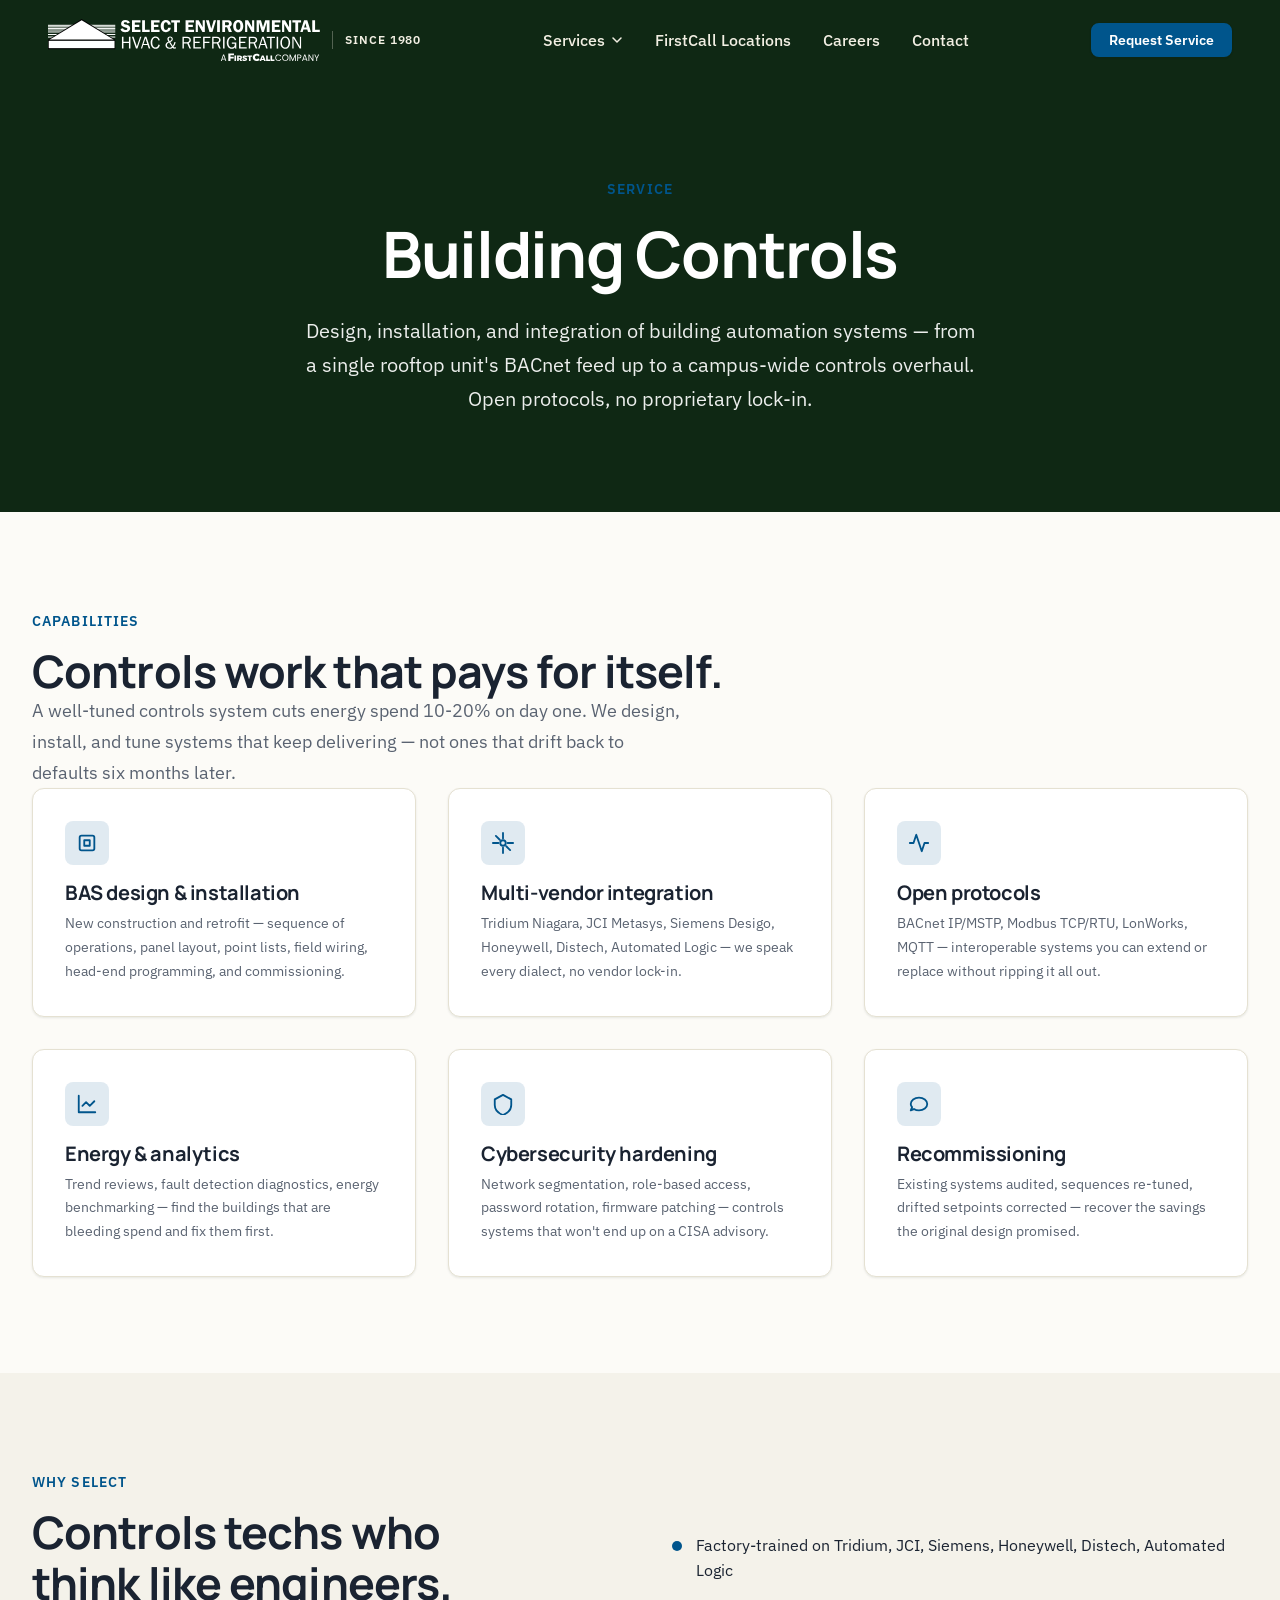
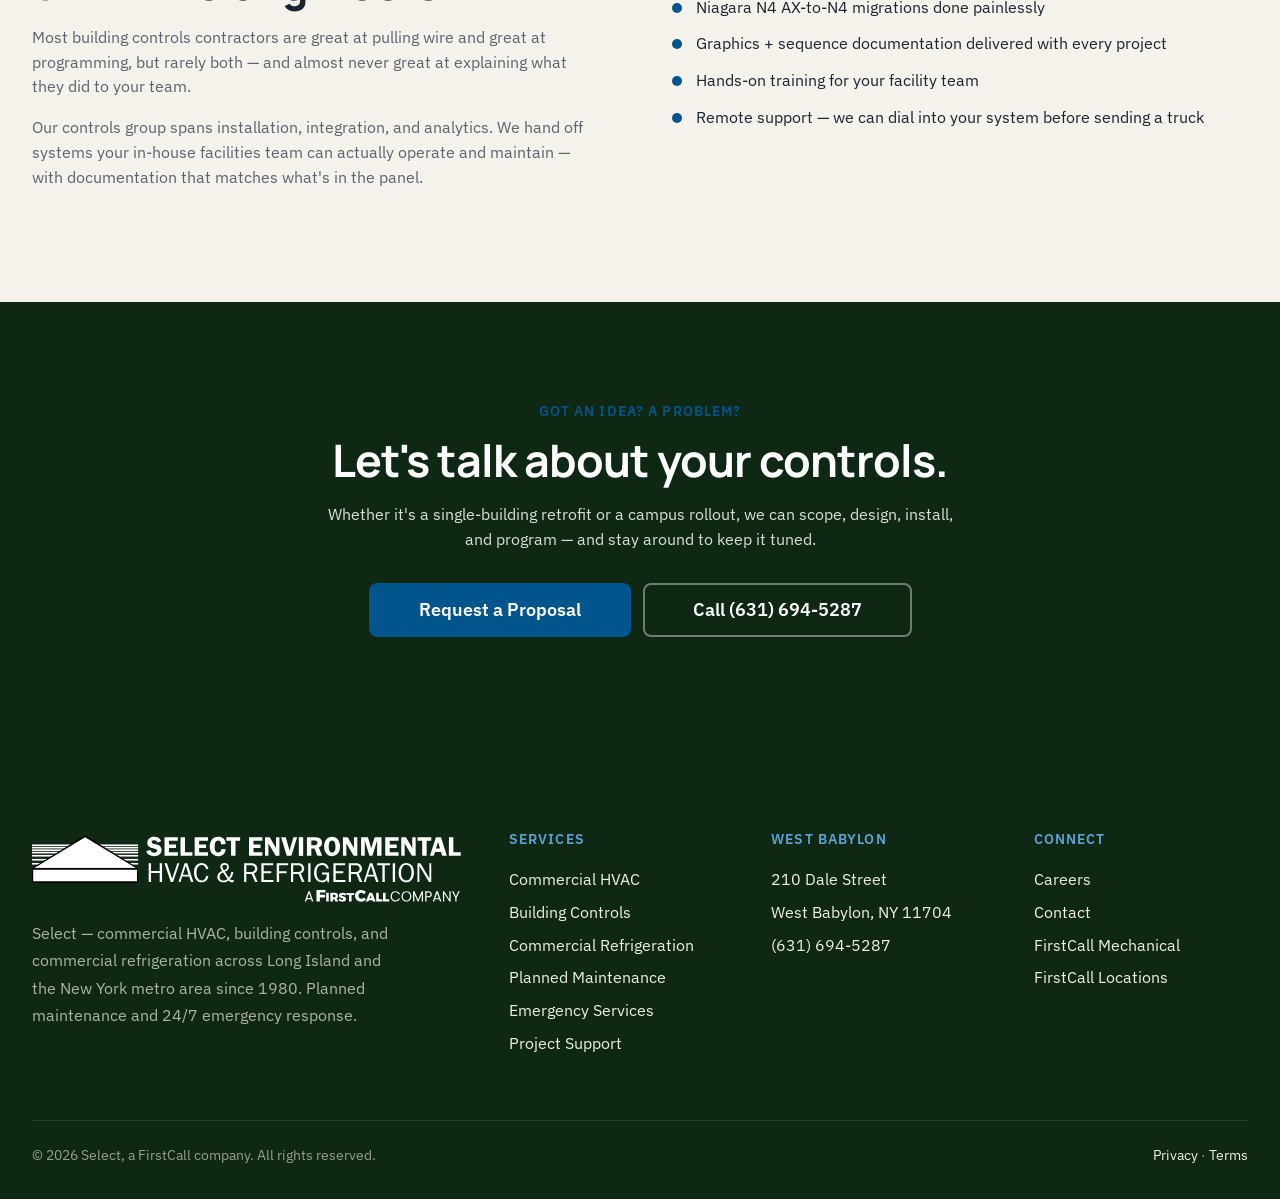
==== commit 8483b117: "fix logos and styles again" ====
--- a/services/building-controls.html
+++ b/services/building-controls.html
@@ -854,7 +854,7 @@
 }
 
 .site-header__logo svg {
-  height: 60px;
+  height: 50px;
   width: auto;
   display: block;
 }
@@ -1819,13 +1819,13 @@
   </defs>
   <text/>
   <g>
-    <rect class="cls-1" y="57.94" width="397.72" height="6.06"/>
-    <rect class="cls-1" y="66.91" width="397.72" height="6.06"/>
-    <rect class="cls-1" y="76.36" width="397.72" height="6.06"/>
-    <rect class="cls-1" y="85.57" width="397.72" height="6.06"/>
-    <rect class="cls-1" y="112.23" width="397.72" height="6.06"/>
-    <rect class="cls-1" y="127.26" width="397.72" height="6.06"/>
-    <rect class="cls-1" y="97.21" width="397.72" height="6.06"/>
+    <rect class="cls-2" y="57.94" width="397.72" height="6.06"/>
+    <rect class="cls-2" y="66.91" width="397.72" height="6.06"/>
+    <rect class="cls-2" y="76.36" width="397.72" height="6.06"/>
+    <rect class="cls-2" y="85.57" width="397.72" height="6.06"/>
+    <rect class="cls-2" y="112.23" width="397.72" height="6.06"/>
+    <rect class="cls-2" y="127.26" width="397.72" height="6.06"/>
+    <rect class="cls-2" y="97.21" width="397.72" height="6.06"/>
     <polygon class="cls-1" points=".33 145.93 198.94 23.27 397.4 145.93 .33 145.93"/>
     <polygon class="cls-2" points="8.46 145.93 198.94 30.79 389.26 145.93 8.46 145.93"/>
     <rect class="cls-1" y="145.93" width="397.72" height="56.72"/>
@@ -2062,13 +2062,13 @@
   </defs>
   <text/>
   <g>
-    <rect class="cls-1" y="57.94" width="397.72" height="6.06"/>
-    <rect class="cls-1" y="66.91" width="397.72" height="6.06"/>
-    <rect class="cls-1" y="76.36" width="397.72" height="6.06"/>
-    <rect class="cls-1" y="85.57" width="397.72" height="6.06"/>
-    <rect class="cls-1" y="112.23" width="397.72" height="6.06"/>
-    <rect class="cls-1" y="127.26" width="397.72" height="6.06"/>
-    <rect class="cls-1" y="97.21" width="397.72" height="6.06"/>
+    <rect class="cls-2" y="57.94" width="397.72" height="6.06"/>
+    <rect class="cls-2" y="66.91" width="397.72" height="6.06"/>
+    <rect class="cls-2" y="76.36" width="397.72" height="6.06"/>
+    <rect class="cls-2" y="85.57" width="397.72" height="6.06"/>
+    <rect class="cls-2" y="112.23" width="397.72" height="6.06"/>
+    <rect class="cls-2" y="127.26" width="397.72" height="6.06"/>
+    <rect class="cls-2" y="97.21" width="397.72" height="6.06"/>
     <polygon class="cls-1" points=".33 145.93 198.94 23.27 397.4 145.93 .33 145.93"/>
     <polygon class="cls-2" points="8.46 145.93 198.94 30.79 389.26 145.93 8.46 145.93"/>
     <rect class="cls-1" y="145.93" width="397.72" height="56.72"/>
